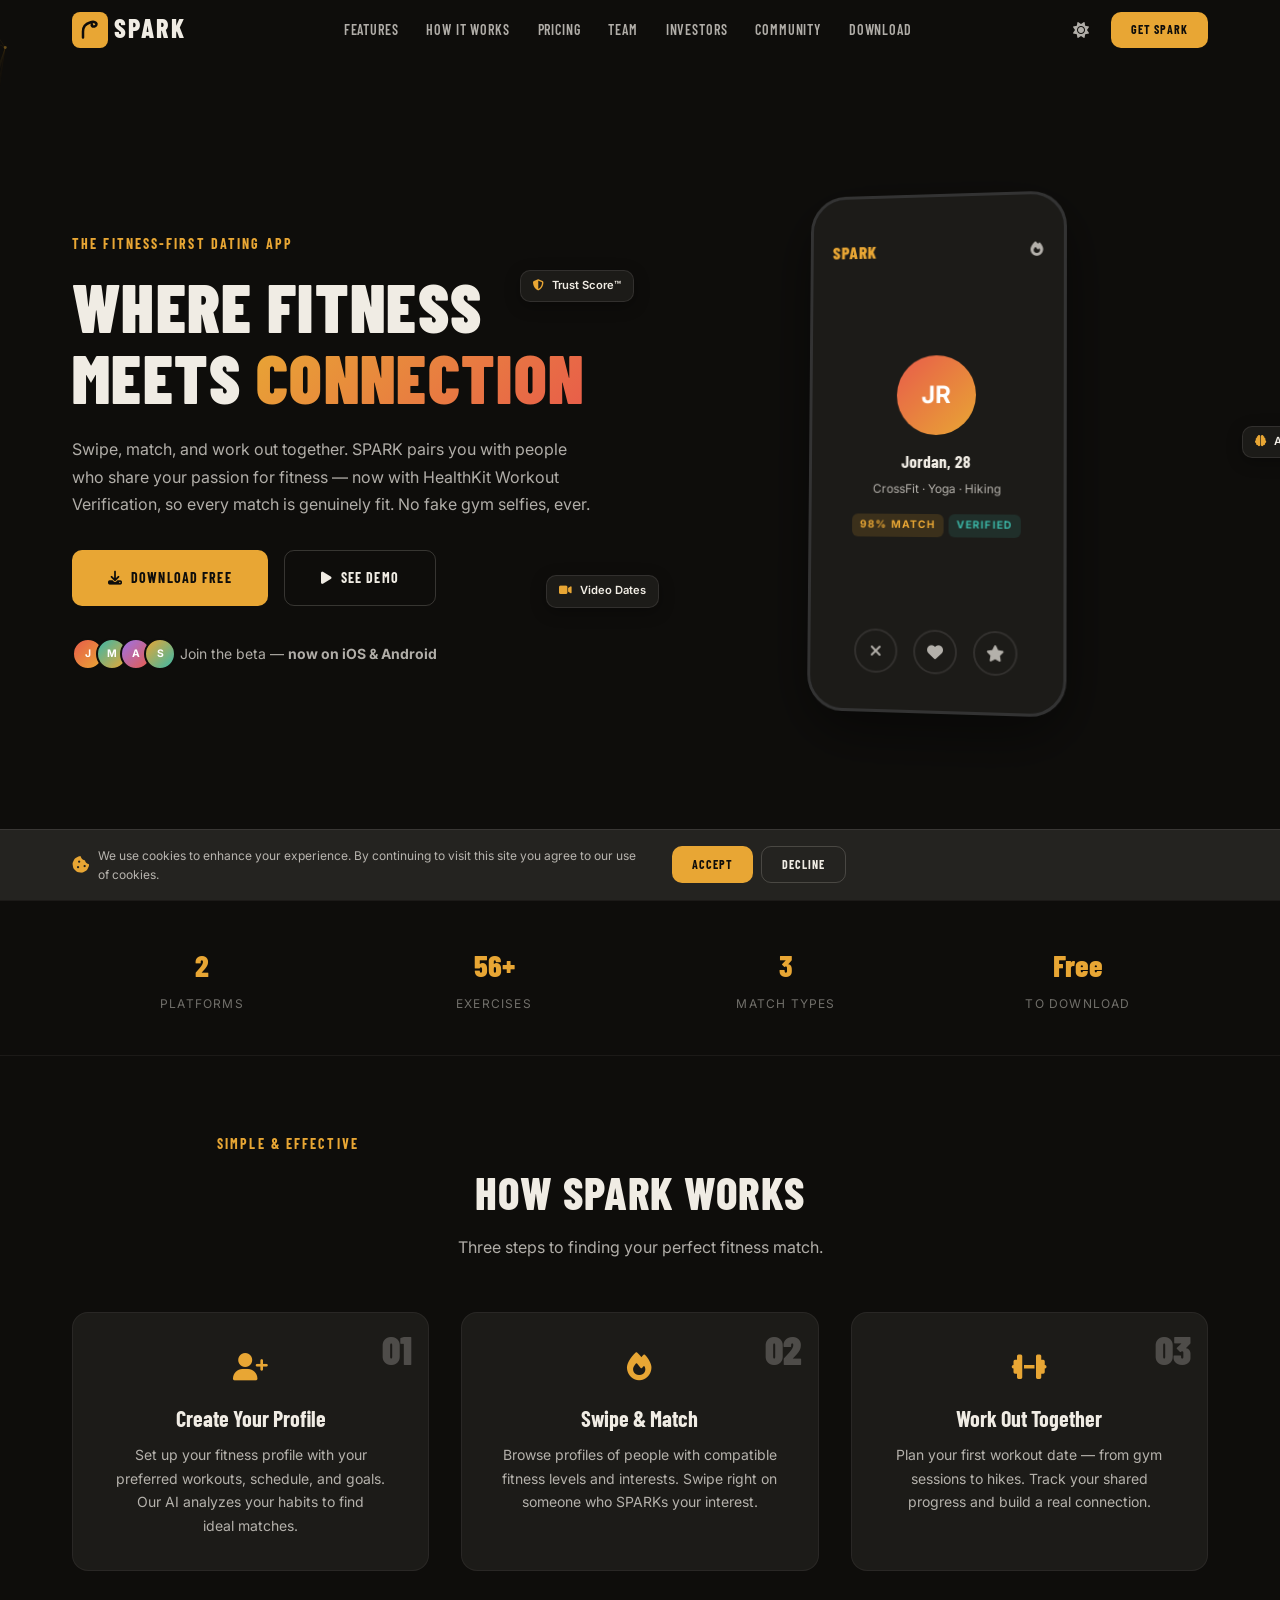
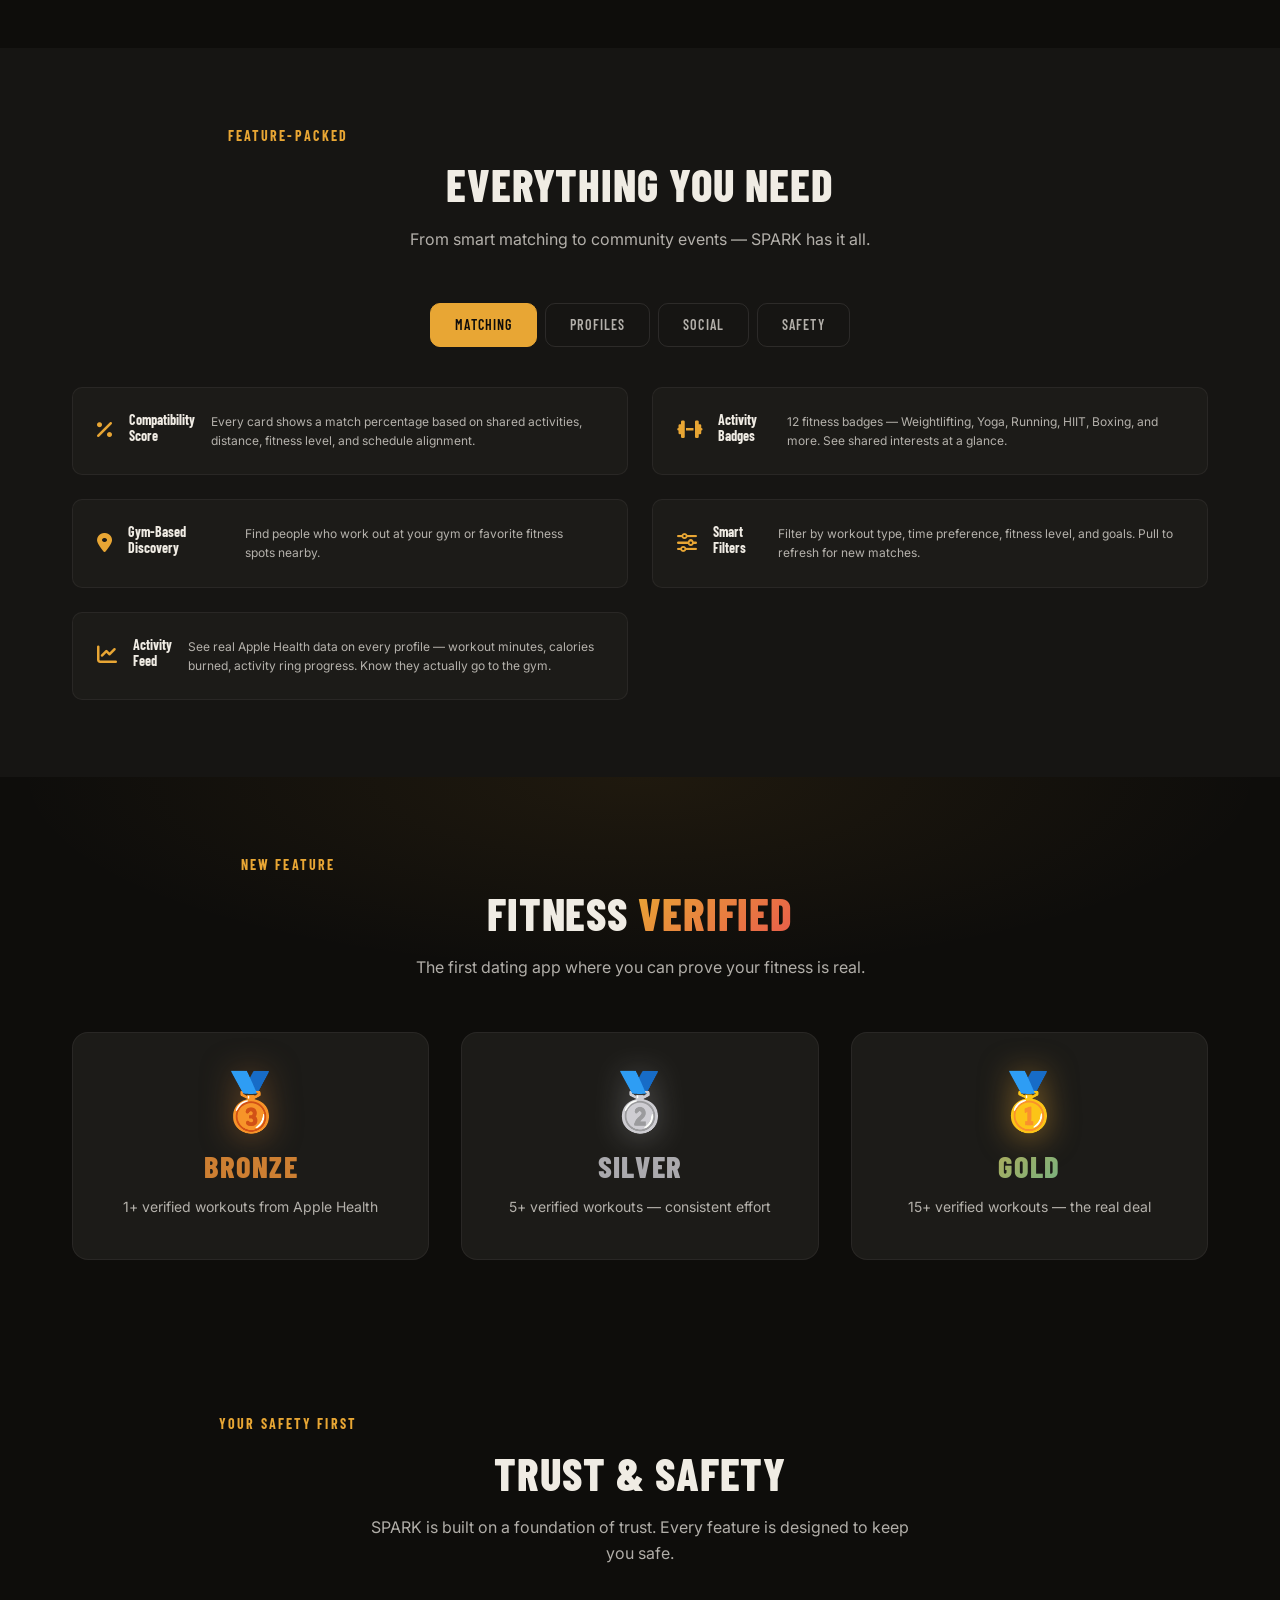
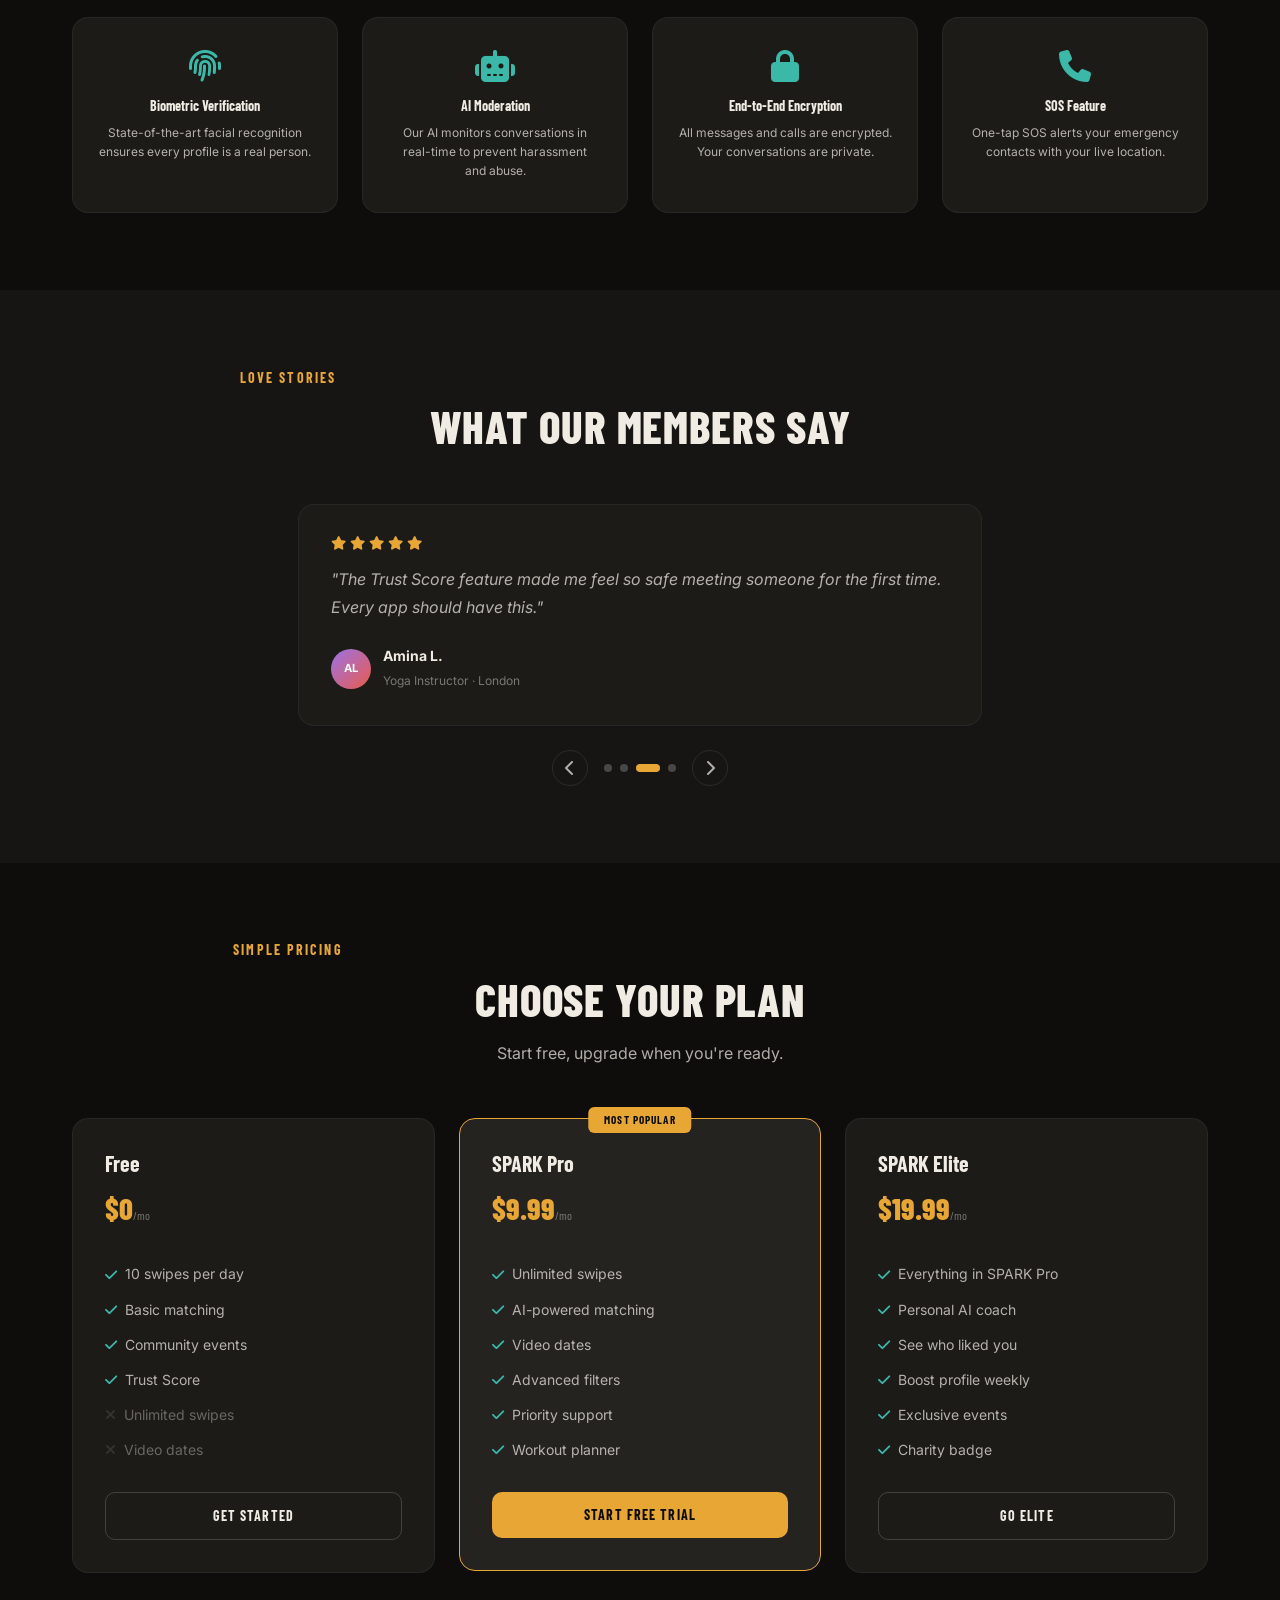
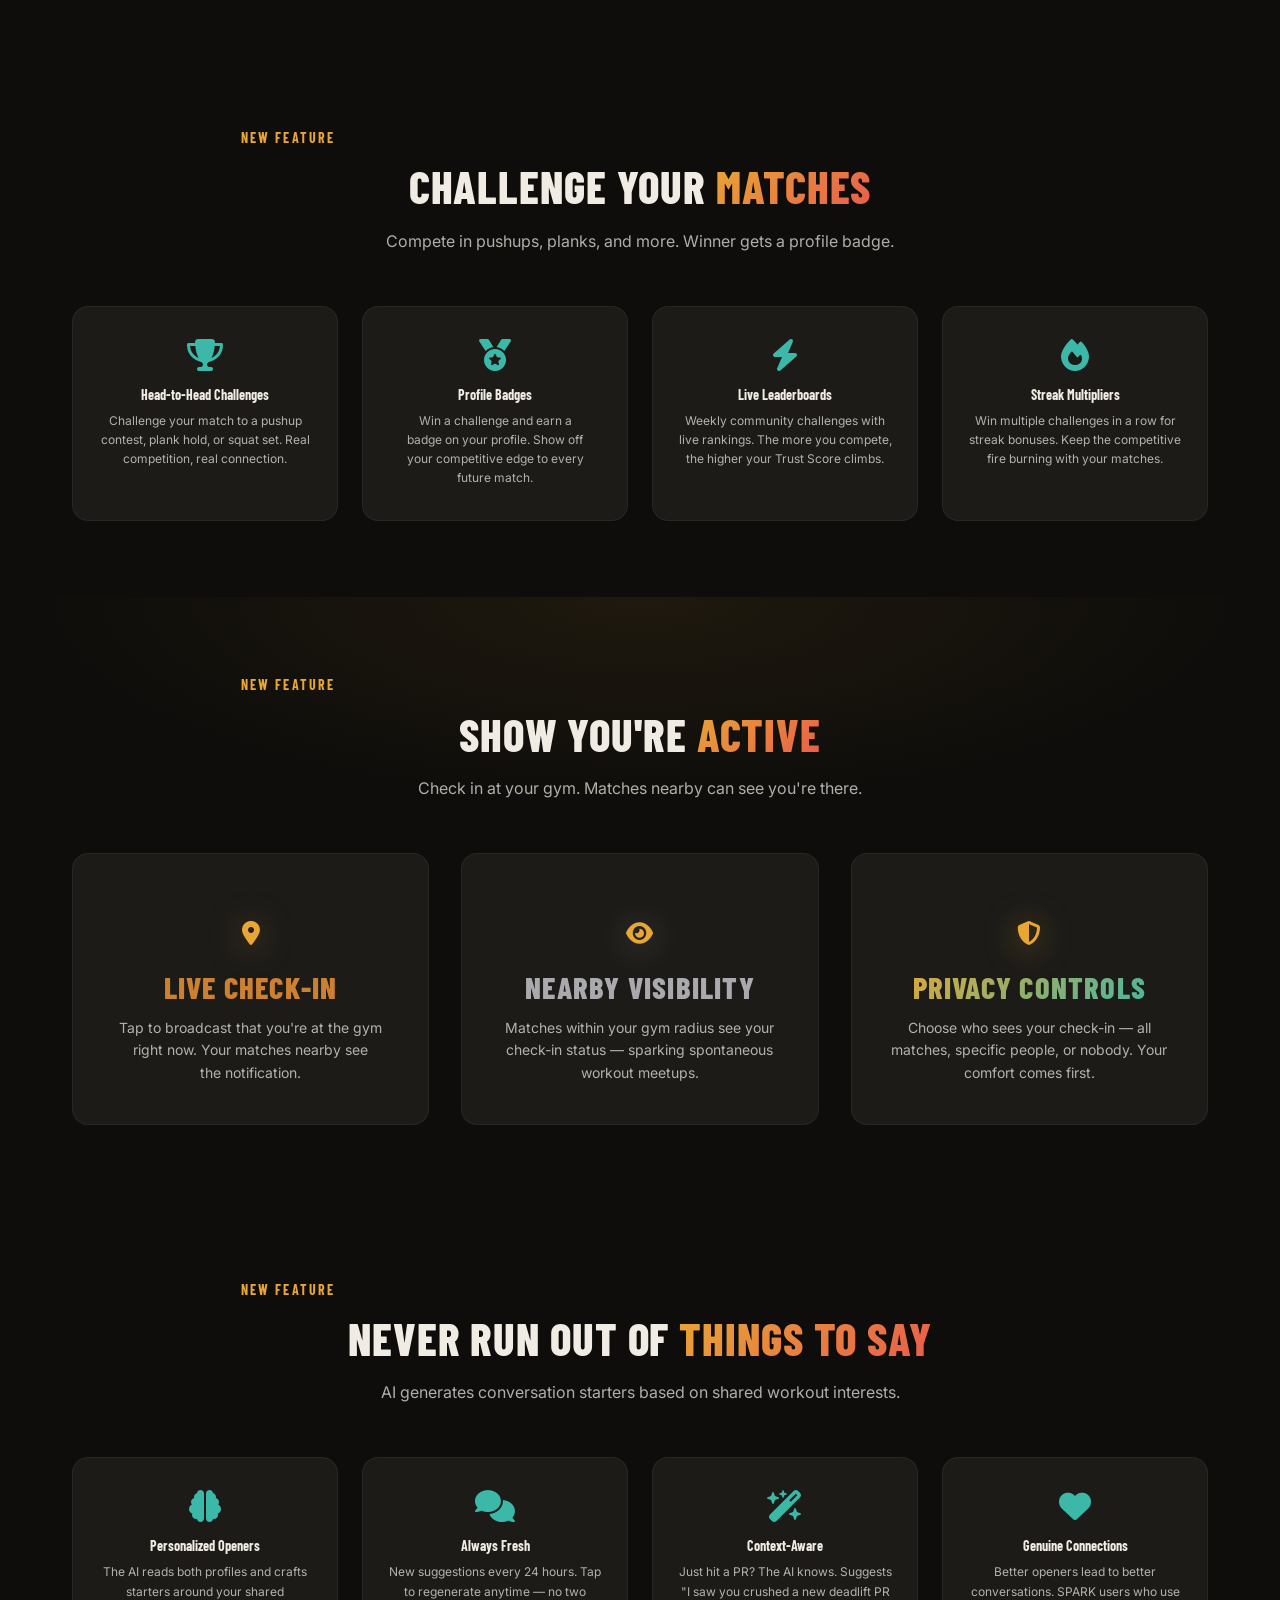
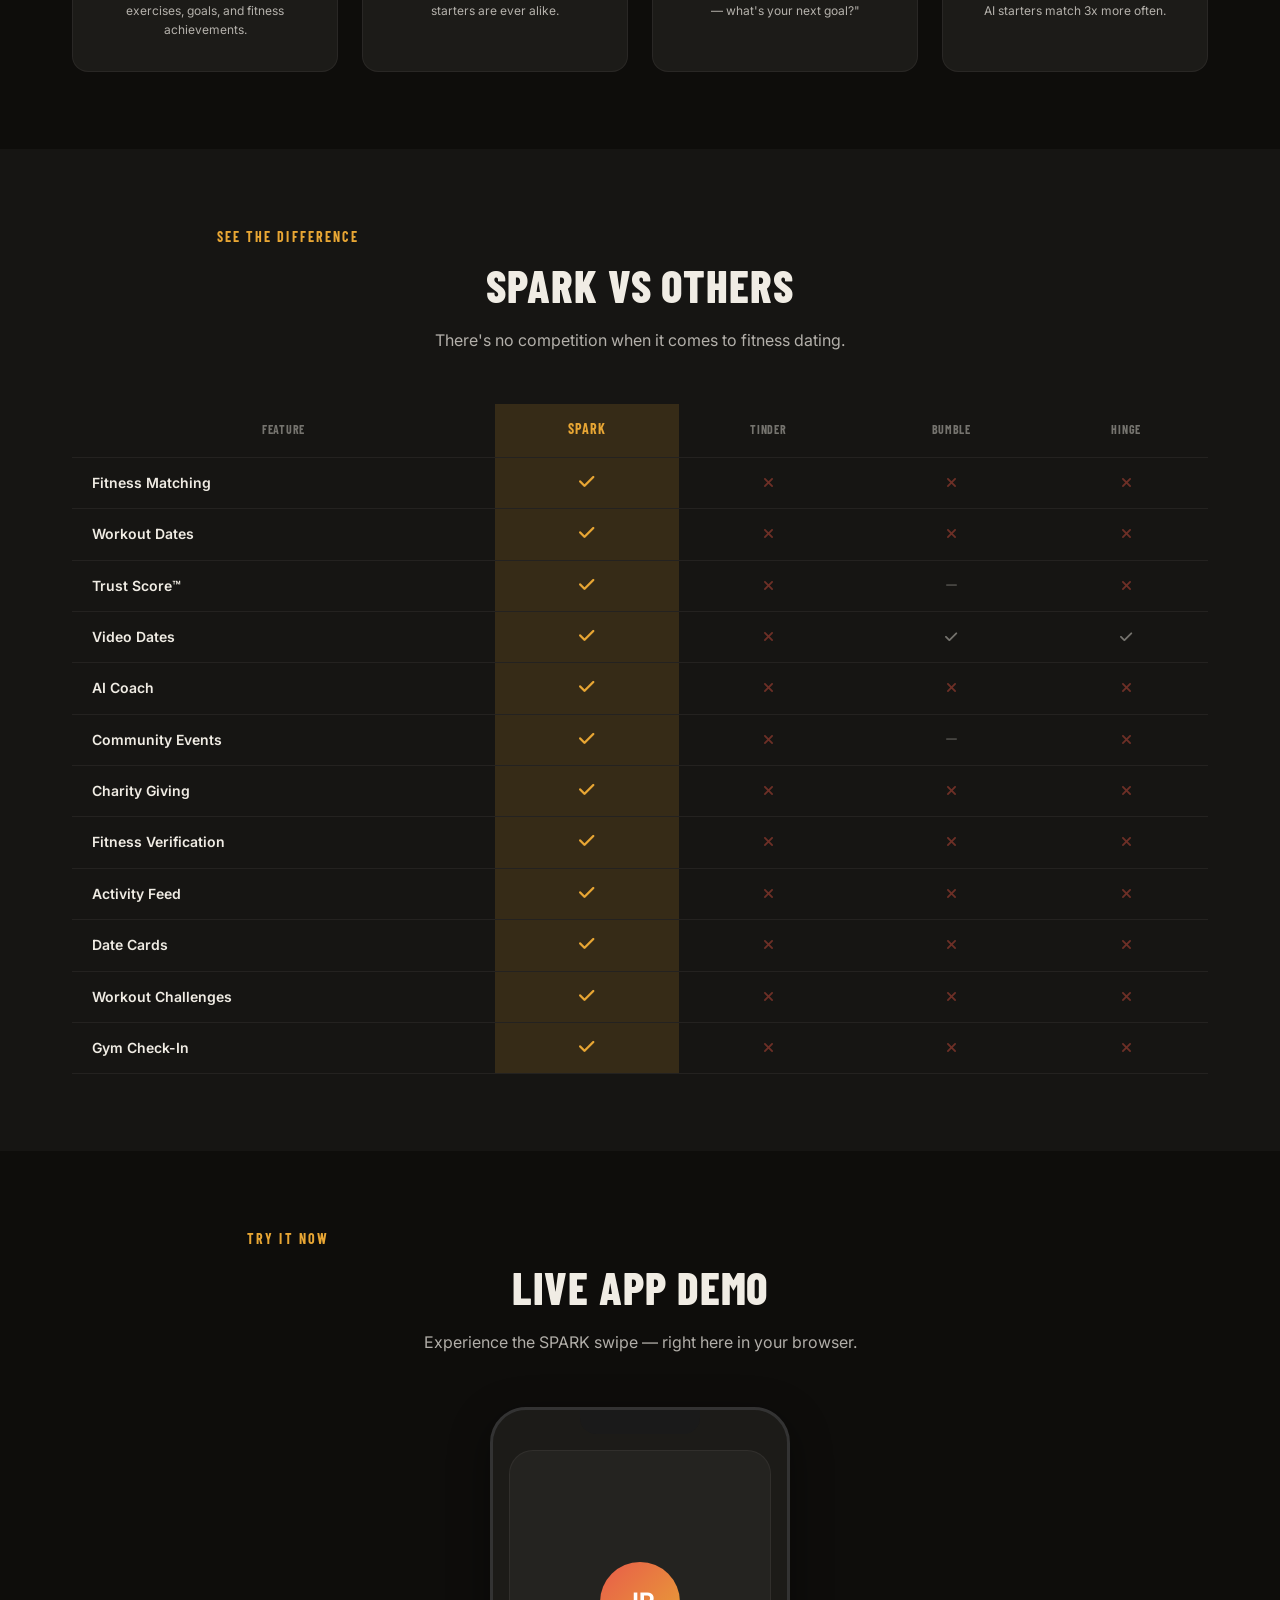
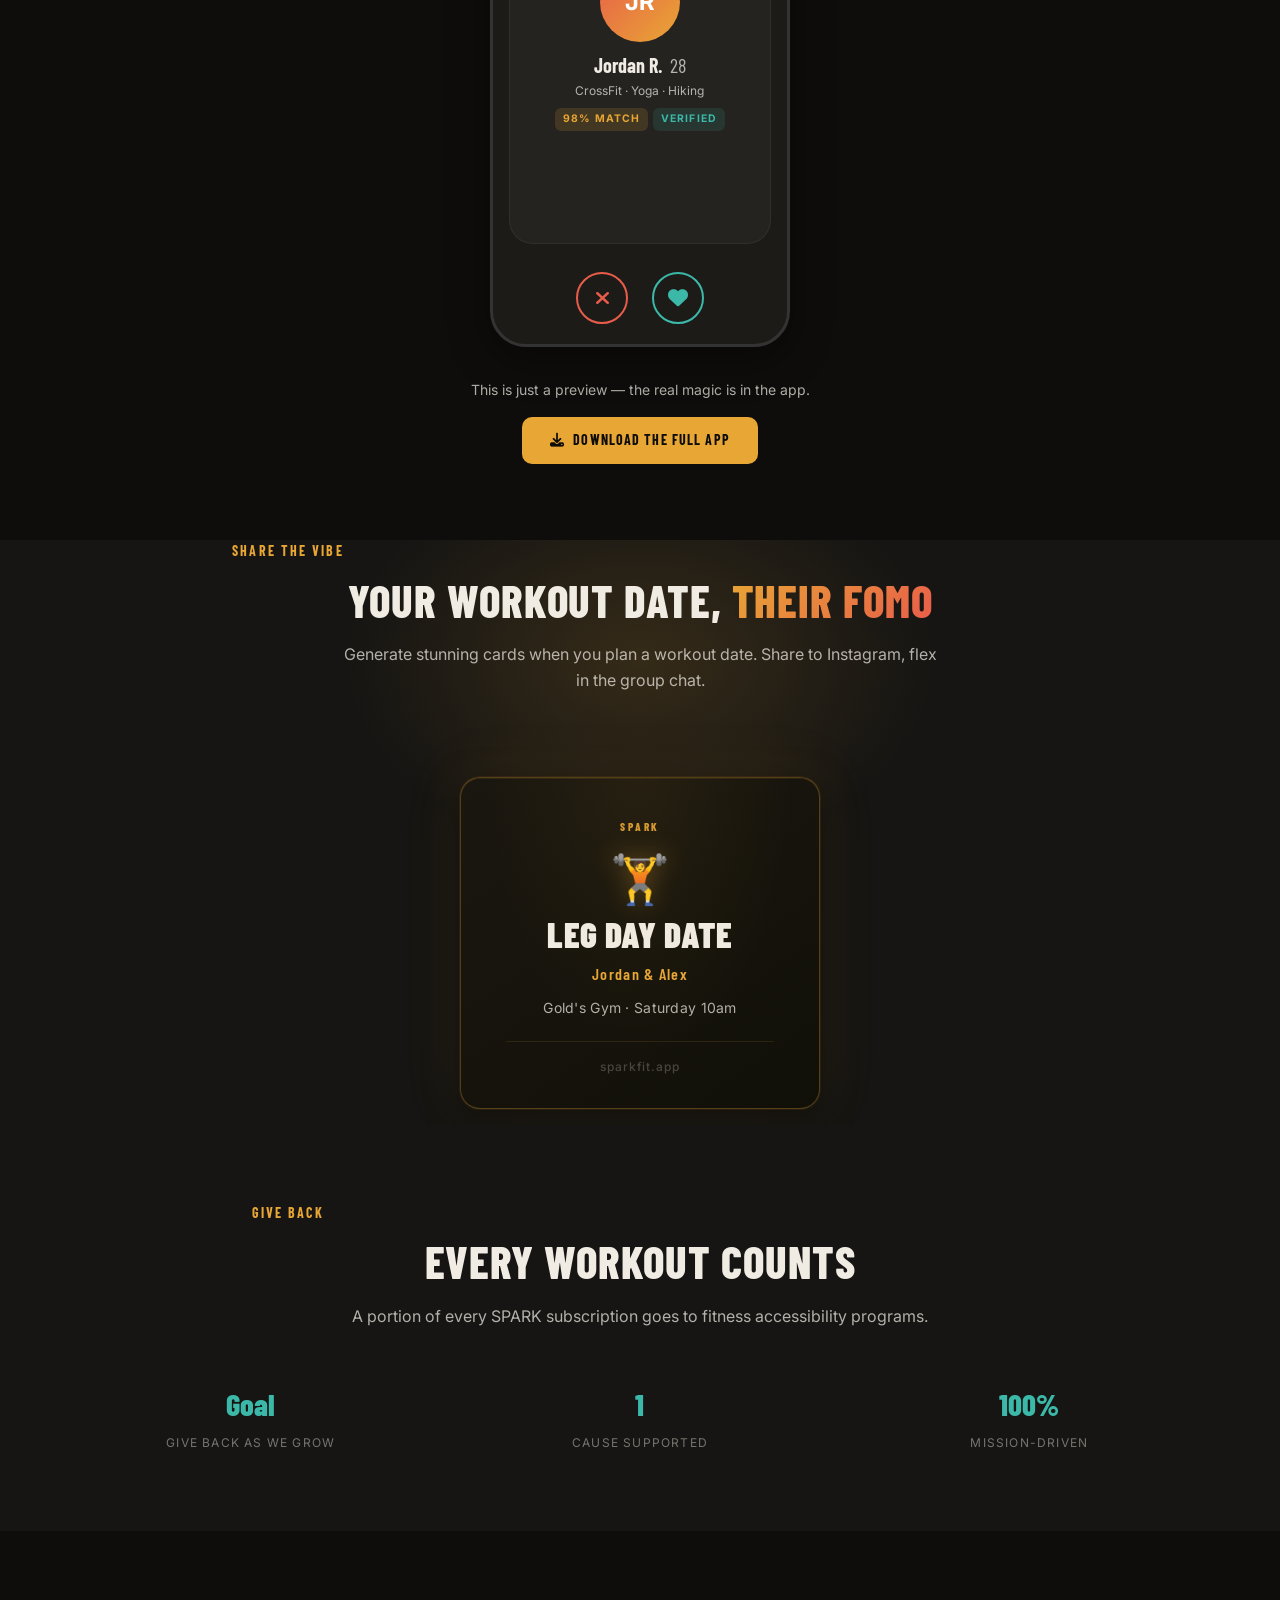
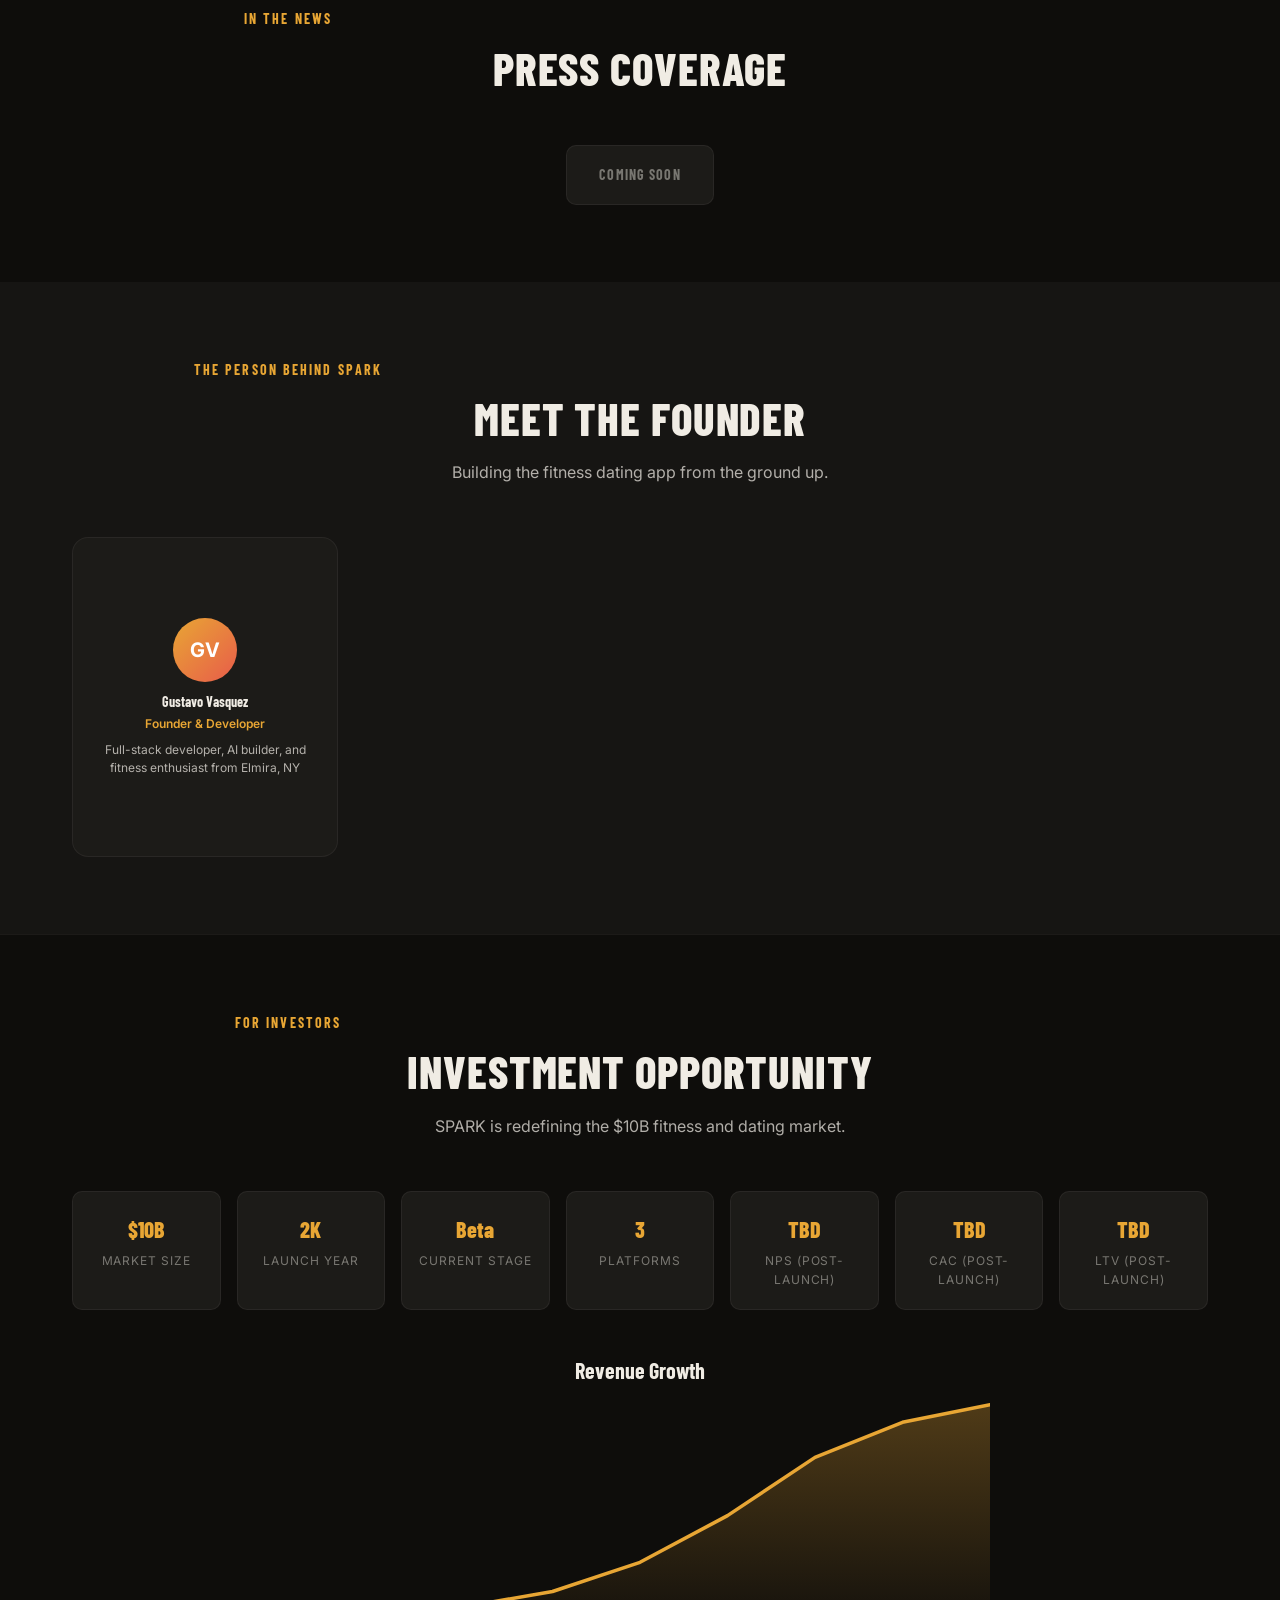
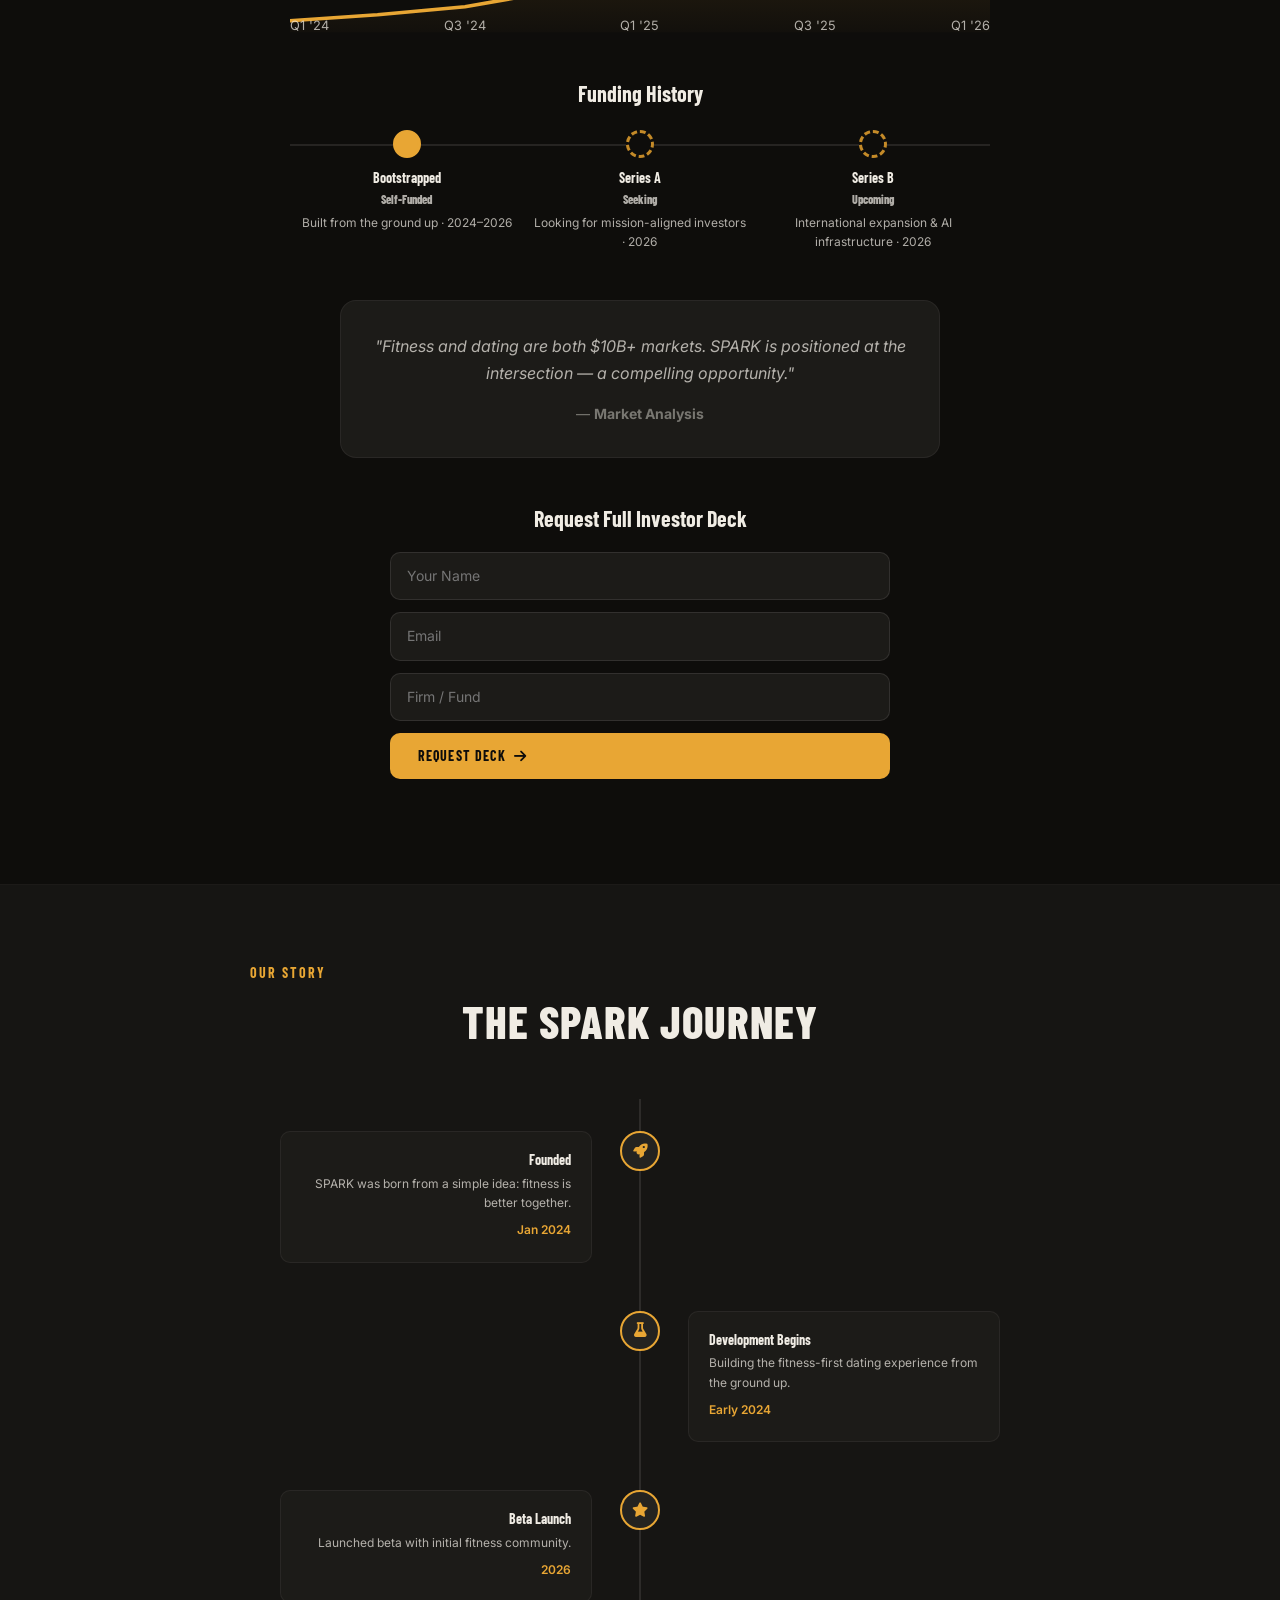
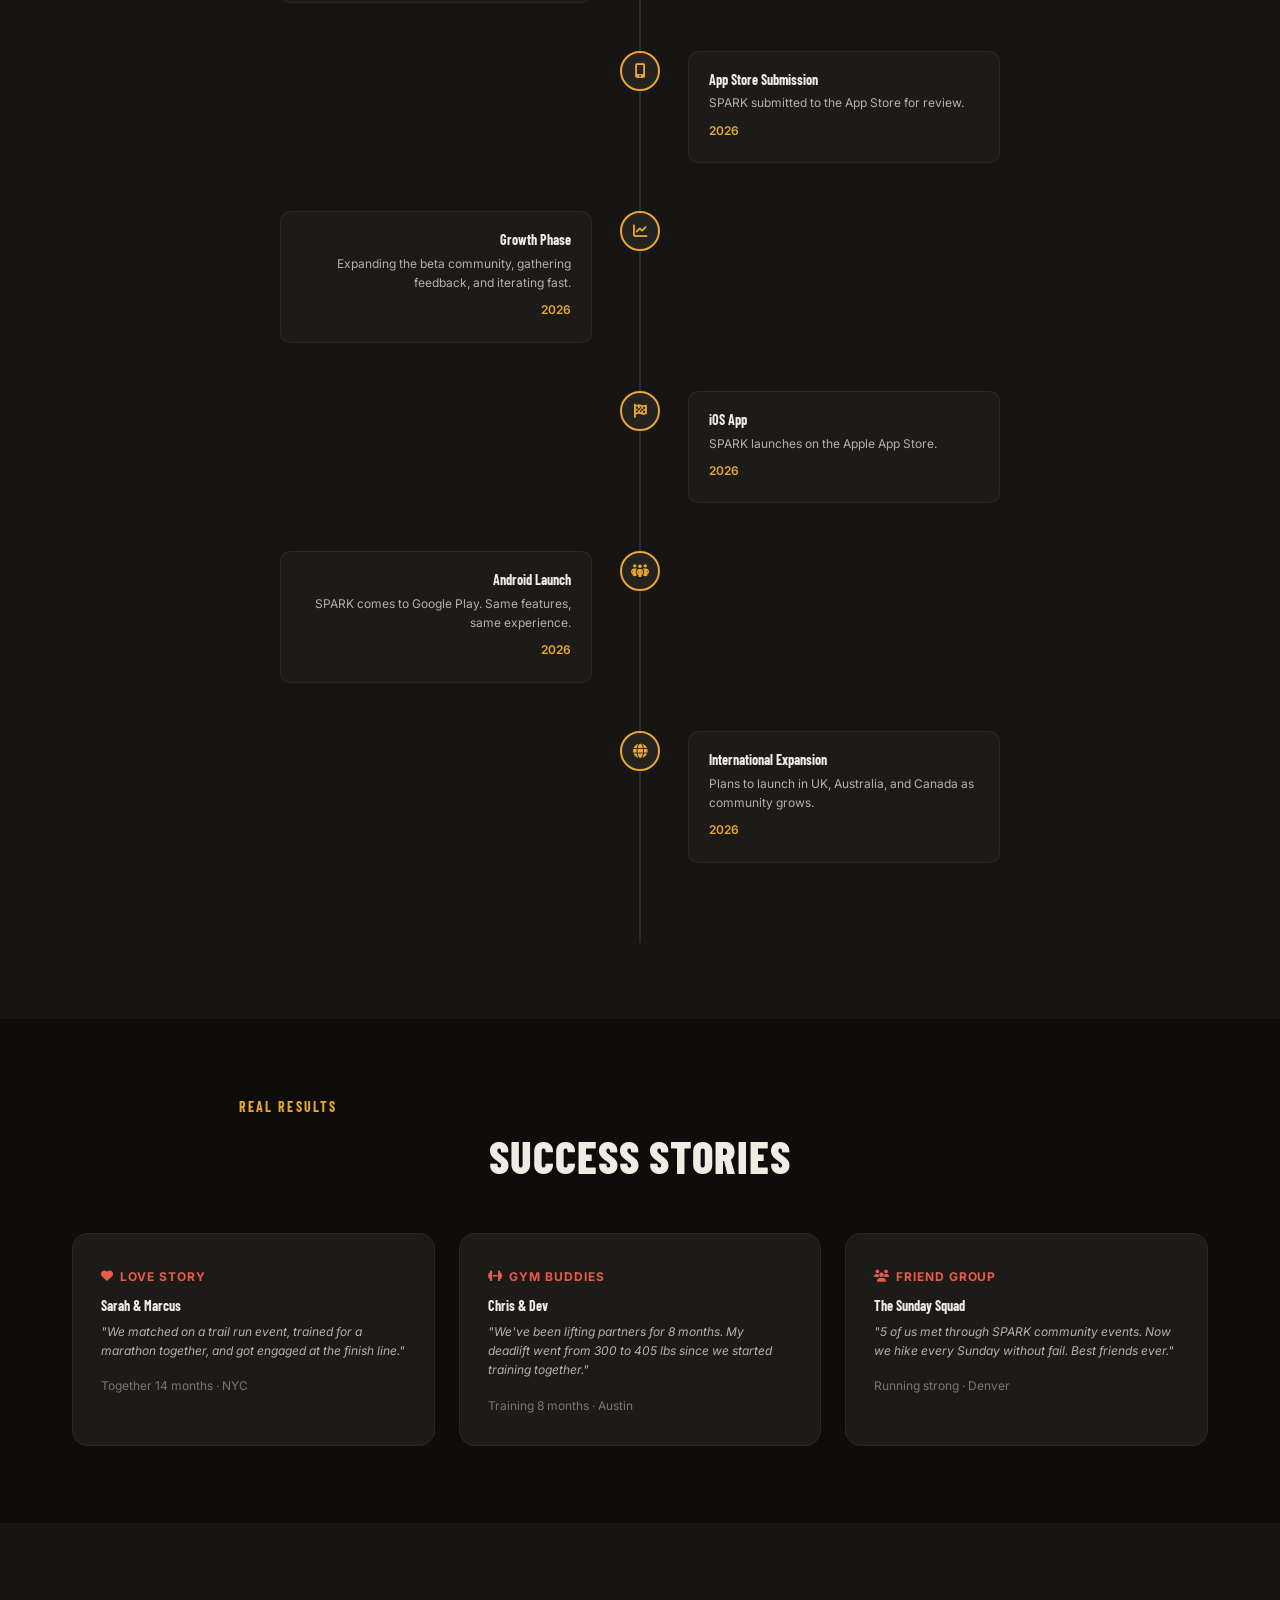
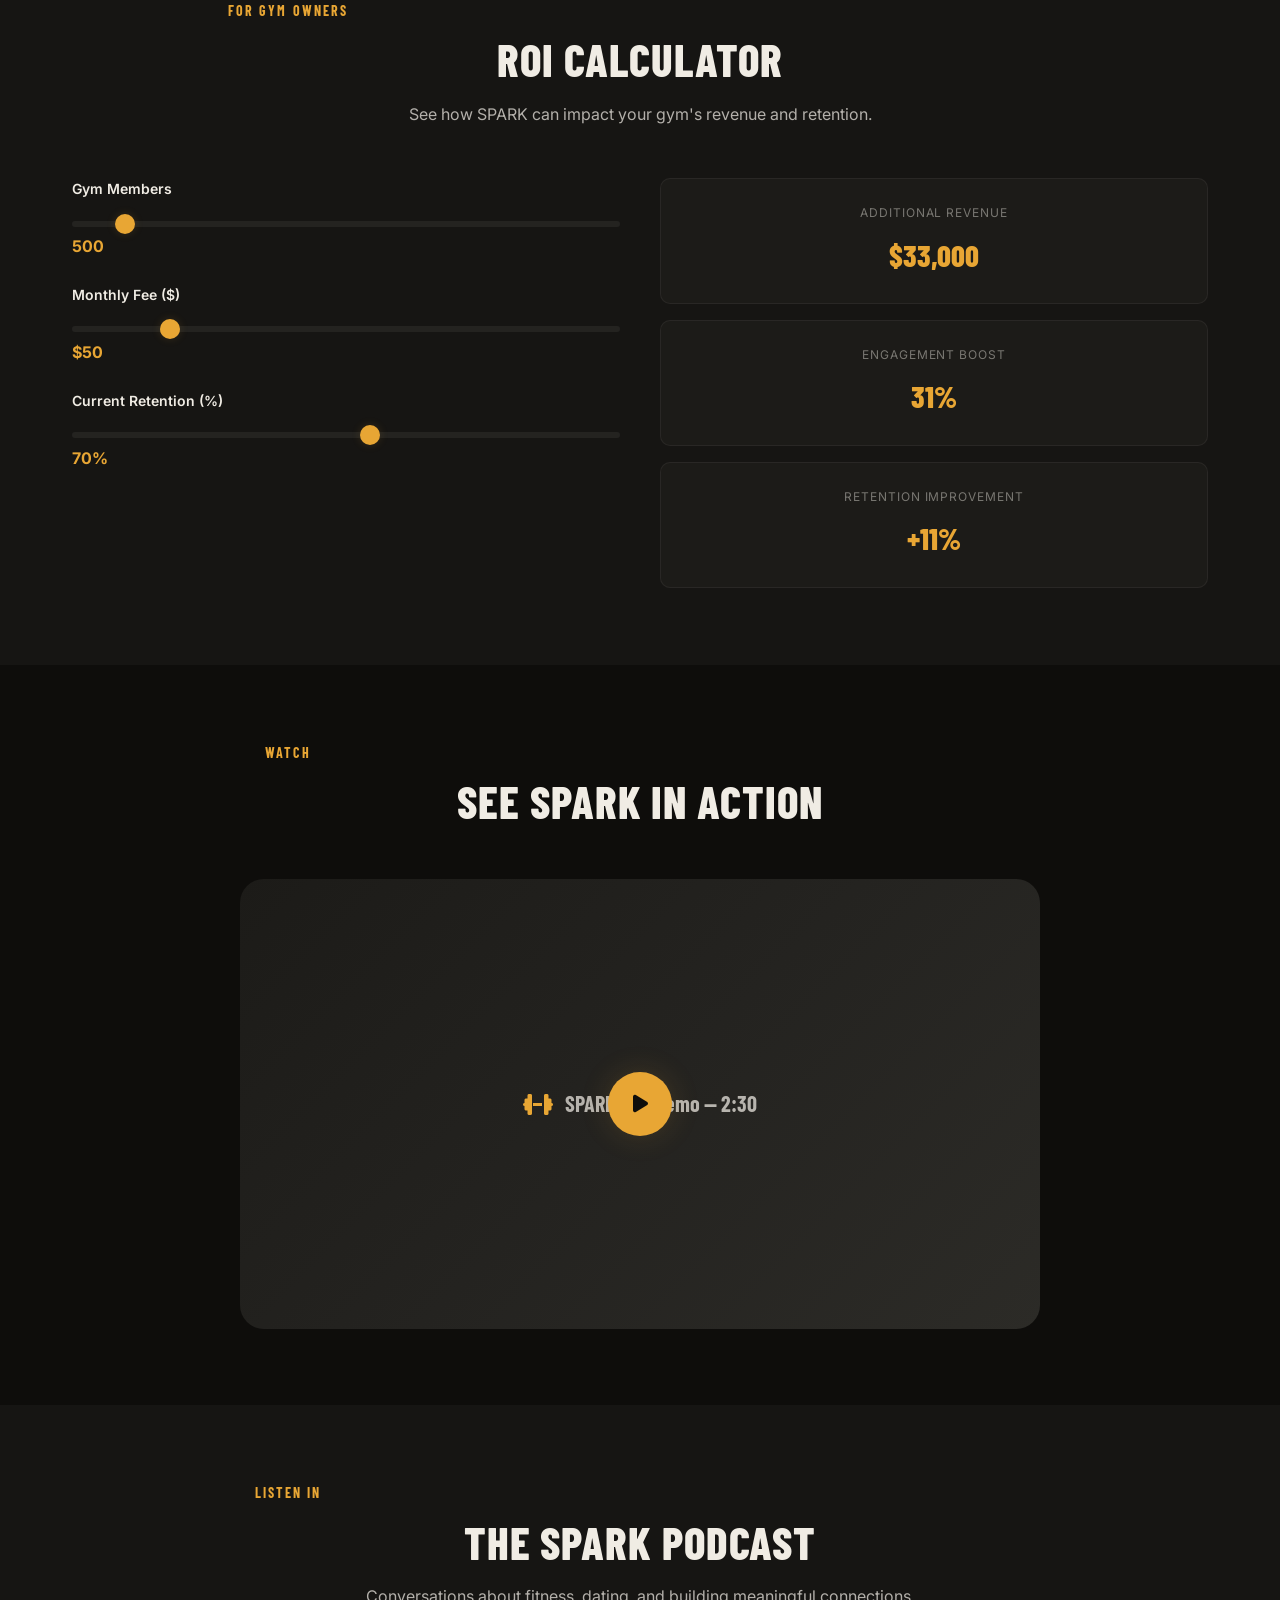
==== index.html @ d2ed8d86 "feat: add privacy, safety, support, and terms pages Co-Authored-By: Claude Opus 4.6 (1M context) <no" ====
<!DOCTYPE html>
<html lang="en">
<head>
  <meta charset="UTF-8">
  <meta name="viewport" content="width=device-width, initial-scale=1.0">
  <title>SPARK — Where Fitness Meets Connection</title>
  <meta name="description" content="SPARK is the fitness-first dating &amp; social app. Find workout partners, date with purpose, and join group fitness events. Now in beta.">

  <link rel="preconnect" href="https://fonts.googleapis.com">
  <link rel="preconnect" href="https://fonts.gstatic.com" crossorigin>
  <link href="https://fonts.googleapis.com/css2?family=Barlow+Condensed:wght@400;500;600;700;800;900&family=Inter:wght@300;400;500;600;700&display=swap" rel="stylesheet">
  <link rel="stylesheet" href="https://cdnjs.cloudflare.com/ajax/libs/font-awesome/6.5.1/css/all.min.css" integrity="sha512-DTOQO9RWCH3ppGqcWaEA1BIZOC6xxalwEsw9c2QQeAIftl+Vegovlnee1c9QX4TctnWMn13TZye+giMm8e2LwA==" crossorigin="anonymous" referrerpolicy="no-referrer">

  <link rel="stylesheet" href="./style.css">

  <link rel="icon" href="data:image/svg+xml,<svg xmlns='http://www.w3.org/2000/svg' viewBox='0 0 32 32'><rect width='32' height='32' rx='6' fill='%230e0d0b'/><text x='4' y='24' font-size='22' font-family='sans-serif' font-weight='900' fill='%23e8a634'>S</text></svg>">

</head>
<body>
  <a href="#main" class="skip-link">Skip to content</a>

  <!-- NAVIGATION -->
  <nav class="nav" id="nav" aria-label="Main navigation">
    <div class="container nav__inner">
      <a href="/" class="nav__logo" aria-label="SPARK Home">
        <svg width="120" height="36" viewBox="0 0 120 36" fill="none" xmlns="http://www.w3.org/2000/svg" aria-hidden="true">
          <rect width="36" height="36" rx="8" fill="var(--gold)"/>
          <path d="M11 25.5V19.5C11 16 13 12 18 10.5C20.5 9.5 23 10 24 11C25 12 24.5 14 22.5 14.5C20.5 15 19 13.5 20 12" stroke="#0e0d0b" stroke-width="2.5" stroke-linecap="round"/>
          <text x="42" y="26" font-family="'Barlow Condensed', sans-serif" font-weight="800" font-size="26" fill="var(--text-primary)" letter-spacing="2">SPARK</text>
        </svg>
      </a>
      <div class="nav__links" role="menubar">
        <a href="#features" role="menuitem">Features</a>
        <a href="#how-it-works" role="menuitem">How It Works</a>
        <a href="#pricing" role="menuitem">Pricing</a>
        <a href="#team" role="menuitem">Team</a>
        <a href="#investors" role="menuitem">Investors</a>
        <a href="#community" role="menuitem">Community</a>
        <a href="#download" role="menuitem">Download</a>
      </div>
      <div class="nav__actions">
        <button id="themeToggle" class="nav__theme-btn" aria-label="Toggle dark/light mode" type="button">
          <i class="fa-solid fa-sun"></i>
        </button>
        <a href="#download" class="btn btn--primary btn--sm">Get SPARK</a>
      </div>
      <button class="hamburger" id="hamburger" aria-label="Toggle menu" aria-expanded="false" type="button">
        <span></span><span></span><span></span>
      </button>
    </div>
    <div class="mobile-nav" id="mobileNav" role="menu">
      <a href="#features" role="menuitem">Features</a>
      <a href="#how-it-works" role="menuitem">How It Works</a>
      <a href="#pricing" role="menuitem">Pricing</a>
      <a href="#team" role="menuitem">Team</a>
      <a href="#investors" role="menuitem">Investors</a>
      <a href="#community" role="menuitem">Community</a>
      <a href="#download" role="menuitem">Download</a>
    </div>
  </nav>

  <main id="main">

    <!-- ==================== HERO ==================== -->
    <section class="hero" id="hero" aria-label="SPARK — Where Fitness Meets Connection">
      <canvas id="heroCanvas" aria-hidden="true"></canvas>
      <div class="container hero__inner">
        <div class="hero__content">
          <p class="hero__label reveal">The Fitness-First Dating App</p>
          <h1 class="hero__title reveal">Where Fitness<br>Meets <span class="text-gradient">Connection</span></h1>
          <p class="hero__subtitle reveal">Swipe, match, and work out together. SPARK pairs you with people who share your passion for fitness — now with HealthKit Workout Verification, so every match is genuinely fit. No fake gym selfies, ever.</p>
          <div class="hero__ctas reveal">
            <a href="#download" class="btn btn--primary btn--lg"><i class="fa-solid fa-download"></i> Download Free</a>
            <a href="#demo" class="btn btn--outline btn--lg"><i class="fa-solid fa-play"></i> See Demo</a>
          </div>
          <div class="hero__proof reveal">
            <div class="hero__avatars">
              <div class="hero__avatar" style="background:linear-gradient(135deg,var(--spark-red),var(--gold))">J</div>
              <div class="hero__avatar" style="background:linear-gradient(135deg,var(--buddy-teal),var(--gold))">M</div>
              <div class="hero__avatar" style="background:linear-gradient(135deg,var(--community-purple),var(--spark-red))">A</div>
              <div class="hero__avatar" style="background:linear-gradient(135deg,var(--gold),var(--buddy-teal))">S</div>
            </div>
            <p>Join the beta — <strong>now on iOS & Android</strong></p>
          </div>
        </div>
        <div class="hero__phone-wrapper reveal">
          <div class="phone-3d" id="phone3d">
            <div class="phone-3d__device">
              <div class="phone-3d__screen">
                <div class="phone-3d__slide phone-3d__slide--active" data-slide="0">
                  <div class="phone-screen phone-screen--discover">
                    <div class="phone-screen__header">
                      <span class="phone-screen__logo">SPARK</span>
                      <span class="phone-screen__icon"><i class="fa-solid fa-fire"></i></span>
                    </div>
                    <div class="phone-screen__card">
                      <div class="phone-screen__avatar" style="background:linear-gradient(135deg,#e85c4a,#e8a634)">
                        <span>JR</span>
                      </div>
                      <h4>Jordan, 28</h4>
                      <p>CrossFit · Yoga · Hiking</p>
                      <div class="phone-screen__tags">
                        <span class="tag tag--gold">98% Match</span>
                        <span class="tag tag--teal">Verified</span>
                      </div>
                    </div>
                    <div class="phone-screen__actions">
                      <button class="phone-btn phone-btn--skip" aria-label="Skip"><i class="fa-solid fa-xmark"></i></button>
                      <button class="phone-btn phone-btn--like" aria-label="Like"><i class="fa-solid fa-heart"></i></button>
                      <button class="phone-btn phone-btn--super" aria-label="Super like"><i class="fa-solid fa-star"></i></button>
                    </div>
                  </div>
                </div>
                <div class="phone-3d__slide" data-slide="1">
                  <div class="phone-screen phone-screen--match">
                    <div class="phone-screen__match-anim">
                      <i class="fa-solid fa-fire-flame-curved"></i>
                      <h4>It's a SPARK!</h4>
                      <p>You and Jordan both swiped right</p>
                      <div class="phone-screen__match-avatars">
                        <div class="phone-screen__avatar-sm" style="background:linear-gradient(135deg,var(--buddy-teal),var(--gold))">Y</div>
                        <div class="phone-screen__heart"><i class="fa-solid fa-heart"></i></div>
                        <div class="phone-screen__avatar-sm" style="background:linear-gradient(135deg,#e85c4a,#e8a634)">J</div>
                      </div>
                    </div>
                  </div>
                </div>
                <div class="phone-3d__slide" data-slide="2">
                  <div class="phone-screen phone-screen--chat">
                    <div class="phone-screen__header">
                      <span class="phone-screen__logo">Chat</span>
                      <span class="phone-screen__icon"><i class="fa-solid fa-video"></i></span>
                    </div>
                    <div class="phone-screen__messages">
                      <div class="msg msg--them">Hey! Want to hit the gym Saturday? 💪</div>
                      <div class="msg msg--me">Absolutely! I was thinking leg day 🏋️</div>
                      <div class="msg msg--them">Perfect, my favorite! See you at 10am?</div>
                    </div>
                  </div>
                </div>
              </div>
            </div>
            <div class="phone-3d__labels">
              <div class="phone-3d__label phone-3d__label--1 reveal">
                <i class="fa-solid fa-shield-halved"></i> Trust Score™
              </div>
              <div class="phone-3d__label phone-3d__label--2 reveal">
                <i class="fa-solid fa-brain"></i> AI Matching
              </div>
              <div class="phone-3d__label phone-3d__label--3 reveal">
                <i class="fa-solid fa-video"></i> Video Dates
              </div>
            </div>
          </div>
        </div>
      </div>
    </section>

    <!-- ==================== STATS ==================== -->
    <section class="stats" aria-label="Key statistics">
      <div class="container">
        <div class="stats__grid">
          <div class="stat reveal stagger-item" data-stagger="0">
            <span class="stat__number" data-target="2" data-format="plain">0</span>
            <span class="stat__label">Platforms</span>
          </div>
          <div class="stat reveal stagger-item" data-stagger="1">
            <span class="stat__number" data-target="56" data-suffix="+">0</span>
            <span class="stat__label">Exercises</span>
          </div>
          <div class="stat reveal stagger-item" data-stagger="2">
            <span class="stat__number" data-target="3" data-format="plain">0</span>
            <span class="stat__label">Match Types</span>
          </div>
          <div class="stat reveal stagger-item" data-stagger="3">
            <span class="stat__number">Free</span>
            <span class="stat__label">To Download</span>
          </div>
        </div>
      </div>
    </section>

    <!-- ==================== HOW IT WORKS ==================== -->
    <section id="how-it-works" class="how-section" aria-label="How SPARK works">
      <div class="container">
        <div class="section-header text-center">
          <p class="section-label reveal">Simple & Effective</p>
          <h2 class="section-title reveal">How SPARK Works</h2>
          <p class="section-subtitle reveal">Three steps to finding your perfect fitness match.</p>
        </div>
        <div class="how__grid">
          <div class="how-card reveal stagger-item" data-stagger="0">
            <div class="how-card__icon"><i class="fa-solid fa-user-plus"></i></div>
            <div class="how-card__step">01</div>
            <h3 class="how-card__title">Create Your Profile</h3>
            <p class="how-card__text">Set up your fitness profile with your preferred workouts, schedule, and goals. Our AI analyzes your habits to find ideal matches.</p>
          </div>
          <div class="how-card reveal stagger-item" data-stagger="1">
            <div class="how-card__icon"><i class="fa-solid fa-fire"></i></div>
            <div class="how-card__step">02</div>
            <h3 class="how-card__title">Swipe & Match</h3>
            <p class="how-card__text">Browse profiles of people with compatible fitness levels and interests. Swipe right on someone who SPARKs your interest.</p>
          </div>
          <div class="how-card reveal stagger-item" data-stagger="2">
            <div class="how-card__icon"><i class="fa-solid fa-dumbbell"></i></div>
            <div class="how-card__step">03</div>
            <h3 class="how-card__title">Work Out Together</h3>
            <p class="how-card__text">Plan your first workout date — from gym sessions to hikes. Track your shared progress and build a real connection.</p>
          </div>
        </div>
      </div>
    </section>

    <!-- ==================== FEATURES TABS ==================== -->
    <section id="features" class="features-section" aria-label="Features">
      <div class="container">
        <div class="section-header text-center">
          <p class="section-label reveal">Feature-Packed</p>
          <h2 class="section-title reveal">Everything You Need</h2>
          <p class="section-subtitle reveal">From smart matching to community events — SPARK has it all.</p>
        </div>
        <div class="features__tabs" role="tablist">
          <button class="features__tab active" data-tab="matching" role="tab" aria-selected="true">Matching</button>
          <button class="features__tab" data-tab="workouts" role="tab" aria-selected="false">Profiles</button>
          <button class="features__tab" data-tab="social" role="tab" aria-selected="false">Social</button>
          <button class="features__tab" data-tab="safety" role="tab" aria-selected="false">Safety</button>
        </div>
        <div id="tab-matching" class="features__panel active" role="tabpanel">
          <div class="features__panel-grid">
            <div class="feature-item reveal stagger-item" data-stagger="0"><div class="feature-item__icon"><i class="fa-solid fa-percent"></i></div><h4>Compatibility Score</h4><p>Every card shows a match percentage based on shared activities, distance, fitness level, and schedule alignment.</p></div>
            <div class="feature-item reveal stagger-item" data-stagger="1"><div class="feature-item__icon"><i class="fa-solid fa-dumbbell"></i></div><h4>Activity Badges</h4><p>12 fitness badges — Weightlifting, Yoga, Running, HIIT, Boxing, and more. See shared interests at a glance.</p></div>
            <div class="feature-item reveal stagger-item" data-stagger="2"><div class="feature-item__icon"><i class="fa-solid fa-location-dot"></i></div><h4>Gym-Based Discovery</h4><p>Find people who work out at your gym or favorite fitness spots nearby.</p></div>
            <div class="feature-item reveal stagger-item" data-stagger="3"><div class="feature-item__icon"><i class="fa-solid fa-sliders"></i></div><h4>Smart Filters</h4><p>Filter by workout type, time preference, fitness level, and goals. Pull to refresh for new matches.</p></div>
            <div class="feature-item reveal stagger-item" data-stagger="4">
              <div class="feature-item__icon"><i class="fa-solid fa-chart-line"></i></div>
              <h4>Activity Feed</h4>
              <p>See real Apple Health data on every profile — workout minutes, calories burned, activity ring progress. Know they actually go to the gym.</p>
            </div>
          </div>
        </div>
        <div id="tab-workouts" class="features__panel" role="tabpanel" hidden>
          <div class="features__panel-grid">
            <div class="feature-item reveal stagger-item" data-stagger="0"><div class="feature-item__icon"><i class="fa-solid fa-comment-dots"></i></div><h4>Ice Breaker Prompts</h4><p>Three fun prompts per profile — "My go-to workout is...", "My fitness goal for 2026...", and more. Spark real conversations.</p></div>
            <div class="feature-item reveal stagger-item" data-stagger="1"><div class="feature-item__icon"><i class="fa-solid fa-circle-check"></i></div><h4>Verified Badges</h4><p>Blue checkmark verification so you know profiles are real. Get verified to boost trust and visibility.</p></div>
            <div class="feature-item reveal stagger-item" data-stagger="2"><div class="feature-item__icon"><i class="fa-solid fa-images"></i></div><h4>Photo Carousel</h4><p>Swipeable profile photos with smooth pan-driven transitions and animated indicator dots.</p></div>
            <div class="feature-item reveal stagger-item" data-stagger="3"><div class="feature-item__icon"><i class="fa-solid fa-rocket"></i></div><h4>Profile Boost</h4><p>Boost your profile to the top of the stack with a fun sparkle animation. Get seen by more people.</p></div>
          </div>
        </div>
        <div id="tab-social" class="features__panel" role="tabpanel" hidden>
          <div class="features__panel-grid">
            <div class="feature-item reveal stagger-item" data-stagger="0"><div class="feature-item__icon"><i class="fa-solid fa-users"></i></div><h4>Group Fitness Events</h4><p>Join community fitness events — group runs, yoga sessions, and more. Meet in a low-pressure setting.</p></div>
            <div class="feature-item reveal stagger-item" data-stagger="1"><div class="feature-item__icon"><i class="fa-solid fa-comments"></i></div><h4>Chat with Read Receipts</h4><p>Real-time messaging with read receipts. Know when your message was seen. Pro and Elite tiers unlock more.</p></div>
            <div class="feature-item reveal stagger-item" data-stagger="2"><div class="feature-item__icon"><i class="fa-solid fa-heart"></i></div><h4>Likes &amp; Super Sparks</h4><p>Send a Super Spark to stand out. See who liked you and match instantly.</p></div>
            <div class="feature-item reveal stagger-item" data-stagger="3"><div class="feature-item__icon"><i class="fa-solid fa-calendar-check"></i></div><h4>Event Calendar</h4><p>Browse upcoming fitness events in your area. RSVP and see who else is going.</p></div>
            <div class="feature-item reveal stagger-item" data-stagger="4">
              <div class="feature-item__icon"><i class="fa-solid fa-share-from-square"></i></div>
              <h4>Shareable Date Cards</h4>
              <p>Plan a workout date and generate a beautiful branded card. Share to Instagram Stories and make your friends jealous. Every card is free marketing.</p>
            </div>
            <div class="feature-item reveal stagger-item" data-stagger="5">
              <div class="feature-item__icon"><i class="fa-solid fa-calendar-plus"></i></div>
              <h4>Workout Date Planner</h4>
              <p>Pick an activity, set a time, choose a spot. Both of you see the plan with a countdown. No more "so when are we going?"</p>
            </div>
          </div>
        </div>
        <div id="tab-safety" class="features__panel" role="tabpanel" hidden>
          <div class="features__panel-grid">
            <div class="feature-item reveal stagger-item" data-stagger="0"><div class="feature-item__icon"><i class="fa-solid fa-shield-halved"></i></div><h4>Trust Score™</h4><p>Every user earns a Trust Score through verification, community participation, and positive interactions.</p></div>
            <div class="feature-item reveal stagger-item" data-stagger="1"><div class="feature-item__icon"><i class="fa-solid fa-user-check"></i></div><h4>ID Verification</h4><p>Optional verification with a blue checkmark badge for an extra layer of trust.</p></div>
            <div class="feature-item reveal stagger-item" data-stagger="2"><div class="feature-item__icon"><i class="fa-solid fa-eye"></i></div><h4>Photo Verification</h4><p>AI-powered photo verification ensures profiles are genuine. No catfishing.</p></div>
            <div class="feature-item reveal stagger-item" data-stagger="3"><div class="feature-item__icon"><i class="fa-solid fa-bell"></i></div><h4>Safety Alerts</h4><p>Real-time safety alerts and emergency contacts for workout dates.</p></div>
            <div class="feature-item reveal stagger-item" data-stagger="4">
              <div class="feature-item__icon"><i class="fa-solid fa-heart-pulse"></i></div>
              <h4>HealthKit Verified</h4>
              <p>Connect Apple Health to prove your workouts are real. Earn Bronze, Silver, or Gold fitness badges. No more fake gym selfies.</p>
            </div>
          </div>
        </div>
      </div>
    </section>

    <!-- ==================== FITNESS VERIFIED ==================== -->
    <section class="verified-section" aria-label="Fitness Verification">
      <div class="container">
        <div class="section-header text-center">
          <p class="section-label reveal">New Feature</p>
          <h2 class="section-title reveal">Fitness <span class="text-gradient">Verified</span></h2>
          <p class="section-subtitle reveal">The first dating app where you can prove your fitness is real.</p>
        </div>
        <div class="verified__grid">
          <div class="verified-card reveal stagger-item" data-stagger="0">
            <div class="verified-badge verified-badge--bronze">🥉</div>
            <h3>Bronze</h3>
            <p>1+ verified workouts from Apple Health</p>
          </div>
          <div class="verified-card reveal stagger-item" data-stagger="1">
            <div class="verified-badge verified-badge--silver">🥈</div>
            <h3>Silver</h3>
            <p>5+ verified workouts — consistent effort</p>
          </div>
          <div class="verified-card reveal stagger-item" data-stagger="2">
            <div class="verified-badge verified-badge--gold">🥇</div>
            <h3>Gold</h3>
            <p>15+ verified workouts — the real deal</p>
          </div>
        </div>
      </div>
    </section>

    <!-- ==================== TRUST & SAFETY ==================== -->
    <section class="trust-section" aria-label="Trust & Safety">
      <div class="container">
        <div class="section-header text-center">
          <p class="section-label reveal">Your Safety First</p>
          <h2 class="section-title reveal">Trust & Safety</h2>
          <p class="section-subtitle reveal">SPARK is built on a foundation of trust. Every feature is designed to keep you safe.</p>
        </div>
        <div class="trust__grid">
          <div class="trust-card reveal stagger-item" data-stagger="0">
            <i class="fa-solid fa-fingerprint trust-card__icon"></i>
            <h3>Biometric Verification</h3>
            <p>State-of-the-art facial recognition ensures every profile is a real person.</p>
          </div>
          <div class="trust-card reveal stagger-item" data-stagger="1">
            <i class="fa-solid fa-robot trust-card__icon"></i>
            <h3>AI Moderation</h3>
            <p>Our AI monitors conversations in real-time to prevent harassment and abuse.</p>
          </div>
          <div class="trust-card reveal stagger-item" data-stagger="2">
            <i class="fa-solid fa-lock trust-card__icon"></i>
            <h3>End-to-End Encryption</h3>
            <p>All messages and calls are encrypted. Your conversations are private.</p>
          </div>
          <div class="trust-card reveal stagger-item" data-stagger="3">
            <i class="fa-solid fa-phone trust-card__icon"></i>
            <h3>SOS Feature</h3>
            <p>One-tap SOS alerts your emergency contacts with your live location.</p>
          </div>
        </div>
      </div>
    </section>

    <!-- ==================== TESTIMONIALS ==================== -->
    <section class="testimonials-section" aria-label="Testimonials">
      <div class="container">
        <div class="section-header text-center">
          <p class="section-label reveal">Love Stories</p>
          <h2 class="section-title reveal">What Our Members Say</h2>
        </div>
        <div class="carousel">
          <div class="carousel__viewport">
            <div class="carousel__track" id="carouselTrack">
              <div class="carousel__slide">
                <blockquote class="testimonial-card">
                  <div class="testimonial-card__stars"><i class="fa-solid fa-star"></i><i class="fa-solid fa-star"></i><i class="fa-solid fa-star"></i><i class="fa-solid fa-star"></i><i class="fa-solid fa-star"></i></div>
                  <p>"I met my fiancé on SPARK during a community 5K run. We've been inseparable since — both in the gym and in life."</p>
                  <footer><div class="testimonial-card__avatar" style="background:linear-gradient(135deg,var(--spark-red),var(--gold))">SR</div><div><strong>Sarah R.</strong><span>Marathon Runner · NYC</span></div></footer>
                </blockquote>
              </div>
              <div class="carousel__slide">
                <blockquote class="testimonial-card">
                  <div class="testimonial-card__stars"><i class="fa-solid fa-star"></i><i class="fa-solid fa-star"></i><i class="fa-solid fa-star"></i><i class="fa-solid fa-star"></i><i class="fa-solid fa-star"></i></div>
                  <p>"Finally, a dating app that gets it. No awkward dinner dates — just great workouts with amazing people."</p>
                  <footer><div class="testimonial-card__avatar" style="background:linear-gradient(135deg,var(--buddy-teal),var(--gold))">MK</div><div><strong>Mike K.</strong><span>CrossFit Coach · LA</span></div></footer>
                </blockquote>
              </div>
              <div class="carousel__slide">
                <blockquote class="testimonial-card">
                  <div class="testimonial-card__stars"><i class="fa-solid fa-star"></i><i class="fa-solid fa-star"></i><i class="fa-solid fa-star"></i><i class="fa-solid fa-star"></i><i class="fa-solid fa-star"></i></div>
                  <p>"The Trust Score feature made me feel so safe meeting someone for the first time. Every app should have this."</p>
                  <footer><div class="testimonial-card__avatar" style="background:linear-gradient(135deg,var(--community-purple),var(--spark-red))">AL</div><div><strong>Amina L.</strong><span>Yoga Instructor · London</span></div></footer>
                </blockquote>
              </div>
              <div class="carousel__slide">
                <blockquote class="testimonial-card">
                  <div class="testimonial-card__stars"><i class="fa-solid fa-star"></i><i class="fa-solid fa-star"></i><i class="fa-solid fa-star"></i><i class="fa-solid fa-star"></i><i class="fa-solid fa-star"></i></div>
                  <p>"Found my gym buddy within a week. We push each other every day and our lifts have gone through the roof!"</p>
                  <footer><div class="testimonial-card__avatar" style="background:linear-gradient(135deg,var(--gold),var(--buddy-teal))">DT</div><div><strong>Derek T.</strong><span>Powerlifter · Chicago</span></div></footer>
                </blockquote>
              </div>
            </div>
          </div>
          <div class="carousel__controls">
            <button class="carousel__btn carousel__btn--prev" aria-label="Previous testimonial"><i class="fa-solid fa-chevron-left"></i></button>
            <div class="carousel__dots" id="carouselDots"></div>
            <button class="carousel__btn carousel__btn--next" aria-label="Next testimonial"><i class="fa-solid fa-chevron-right"></i></button>
          </div>
        </div>
      </div>
    </section>

    <!-- ==================== PRICING ==================== -->
    <section id="pricing" class="pricing-section" aria-label="Pricing">
      <div class="container">
        <div class="section-header text-center">
          <p class="section-label reveal">Simple Pricing</p>
          <h2 class="section-title reveal">Choose Your Plan</h2>
          <p class="section-subtitle reveal">Start free, upgrade when you're ready.</p>
        </div>
        <div class="pricing__grid">
          <div class="pricing-card reveal stagger-item" data-stagger="0">
            <div class="pricing-card__header"><h3>Free</h3><div class="pricing-card__price">$0<span>/mo</span></div></div>
            <ul class="pricing-card__features">
              <li><i class="fa-solid fa-check"></i> 10 swipes per day</li>
              <li><i class="fa-solid fa-check"></i> Basic matching</li>
              <li><i class="fa-solid fa-check"></i> Community events</li>
              <li><i class="fa-solid fa-check"></i> Trust Score</li>
              <li class="pricing-card__feature--disabled"><i class="fa-solid fa-xmark"></i> Unlimited swipes</li>
              <li class="pricing-card__feature--disabled"><i class="fa-solid fa-xmark"></i> Video dates</li>
            </ul>
            <a href="#download" class="btn btn--outline btn--block">Get Started</a>
          </div>
          <div class="pricing-card pricing-card--featured reveal stagger-item" data-stagger="1">
            <div class="pricing-card__badge">Most Popular</div>
            <div class="pricing-card__header"><h3>SPARK Pro</h3><div class="pricing-card__price">$9.99<span>/mo</span></div></div>
            <ul class="pricing-card__features">
              <li><i class="fa-solid fa-check"></i> Unlimited swipes</li>
              <li><i class="fa-solid fa-check"></i> AI-powered matching</li>
              <li><i class="fa-solid fa-check"></i> Video dates</li>
              <li><i class="fa-solid fa-check"></i> Advanced filters</li>
              <li><i class="fa-solid fa-check"></i> Priority support</li>
              <li><i class="fa-solid fa-check"></i> Workout planner</li>
            </ul>
            <a href="#download" class="btn btn--primary btn--block">Start Free Trial</a>
          </div>
          <div class="pricing-card reveal stagger-item" data-stagger="2">
            <div class="pricing-card__header"><h3>SPARK Elite</h3><div class="pricing-card__price">$19.99<span>/mo</span></div></div>
            <ul class="pricing-card__features">
              <li><i class="fa-solid fa-check"></i> Everything in SPARK Pro</li>
              <li><i class="fa-solid fa-check"></i> Personal AI coach</li>
              <li><i class="fa-solid fa-check"></i> See who liked you</li>
              <li><i class="fa-solid fa-check"></i> Boost profile weekly</li>
              <li><i class="fa-solid fa-check"></i> Exclusive events</li>
              <li><i class="fa-solid fa-check"></i> Charity badge</li>
            </ul>
            <a href="#download" class="btn btn--outline btn--block">Go Elite</a>
          </div>
        </div>
      </div>
    </section>

    <!-- ==================== WORKOUT CHALLENGES (Round 6) ==================== -->
    <section class="trust-section" aria-label="Workout Challenges">
      <div class="container">
        <div class="section-header text-center">
          <p class="section-label reveal">New Feature</p>
          <h2 class="section-title reveal">Challenge Your <span class="text-gradient">Matches</span></h2>
          <p class="section-subtitle reveal">Compete in pushups, planks, and more. Winner gets a profile badge.</p>
        </div>
        <div class="trust__grid">
          <div class="trust-card reveal stagger-item" data-stagger="0">
            <i class="fa-solid fa-trophy trust-card__icon"></i>
            <h3>Head-to-Head Challenges</h3>
            <p>Challenge your match to a pushup contest, plank hold, or squat set. Real competition, real connection.</p>
          </div>
          <div class="trust-card reveal stagger-item" data-stagger="1">
            <i class="fa-solid fa-medal trust-card__icon"></i>
            <h3>Profile Badges</h3>
            <p>Win a challenge and earn a badge on your profile. Show off your competitive edge to every future match.</p>
          </div>
          <div class="trust-card reveal stagger-item" data-stagger="2">
            <i class="fa-solid fa-bolt trust-card__icon"></i>
            <h3>Live Leaderboards</h3>
            <p>Weekly community challenges with live rankings. The more you compete, the higher your Trust Score climbs.</p>
          </div>
          <div class="trust-card reveal stagger-item" data-stagger="3">
            <i class="fa-solid fa-fire trust-card__icon"></i>
            <h3>Streak Multipliers</h3>
            <p>Win multiple challenges in a row for streak bonuses. Keep the competitive fire burning with your matches.</p>
          </div>
        </div>
      </div>
    </section>

    <!-- ==================== GYM CHECK-IN (Round 6) ==================== -->
    <section class="verified-section" aria-label="Gym Check-In">
      <div class="container">
        <div class="section-header text-center">
          <p class="section-label reveal">New Feature</p>
          <h2 class="section-title reveal">Show You're <span class="text-gradient">Active</span></h2>
          <p class="section-subtitle reveal">Check in at your gym. Matches nearby can see you're there.</p>
        </div>
        <div class="verified__grid">
          <div class="verified-card reveal stagger-item" data-stagger="0">
            <div class="verified-badge verified-badge--bronze"><i class="fa-solid fa-location-dot" style="font-size:1.5rem;color:var(--gold)"></i></div>
            <h3>Live Check-In</h3>
            <p>Tap to broadcast that you're at the gym right now. Your matches nearby see the notification.</p>
          </div>
          <div class="verified-card reveal stagger-item" data-stagger="1">
            <div class="verified-badge verified-badge--silver"><i class="fa-solid fa-eye" style="font-size:1.5rem;color:var(--gold)"></i></div>
            <h3>Nearby Visibility</h3>
            <p>Matches within your gym radius see your check-in status — sparking spontaneous workout meetups.</p>
          </div>
          <div class="verified-card reveal stagger-item" data-stagger="2">
            <div class="verified-badge verified-badge--gold"><i class="fa-solid fa-shield-halved" style="font-size:1.5rem;color:var(--gold)"></i></div>
            <h3>Privacy Controls</h3>
            <p>Choose who sees your check-in — all matches, specific people, or nobody. Your comfort comes first.</p>
          </div>
        </div>
      </div>
    </section>

    <!-- ==================== SMART AI STARTERS (Round 6) ==================== -->
    <section class="trust-section" aria-label="Smart AI Starters">
      <div class="container">
        <div class="section-header text-center">
          <p class="section-label reveal">New Feature</p>
          <h2 class="section-title reveal">Never Run Out of <span class="text-gradient">Things to Say</span></h2>
          <p class="section-subtitle reveal">AI generates conversation starters based on shared workout interests.</p>
        </div>
        <div class="trust__grid">
          <div class="trust-card reveal stagger-item" data-stagger="0">
            <i class="fa-solid fa-brain trust-card__icon"></i>
            <h3>Personalized Openers</h3>
            <p>The AI reads both profiles and crafts starters around your shared exercises, goals, and fitness achievements.</p>
          </div>
          <div class="trust-card reveal stagger-item" data-stagger="1">
            <i class="fa-solid fa-comments trust-card__icon"></i>
            <h3>Always Fresh</h3>
            <p>New suggestions every 24 hours. Tap to regenerate anytime — no two starters are ever alike.</p>
          </div>
          <div class="trust-card reveal stagger-item" data-stagger="2">
            <i class="fa-solid fa-wand-magic-sparkles trust-card__icon"></i>
            <h3>Context-Aware</h3>
            <p>Just hit a PR? The AI knows. Suggests "I saw you crushed a new deadlift PR — what's your next goal?"</p>
          </div>
          <div class="trust-card reveal stagger-item" data-stagger="3">
            <i class="fa-solid fa-heart trust-card__icon"></i>
            <h3>Genuine Connections</h3>
            <p>Better openers lead to better conversations. SPARK users who use AI starters match 3x more often.</p>
          </div>
        </div>
      </div>
    </section>

    <!-- ==================== COMPARISON TABLE (NEW v8) ==================== -->
    <section id="comparison" class="comparison-section" aria-label="SPARK vs Competitors">
      <div class="container">
        <div class="section-header text-center">
          <p class="section-label reveal">See the Difference</p>
          <h2 class="section-title reveal">SPARK vs Others</h2>
          <p class="section-subtitle reveal">There's no competition when it comes to fitness dating.</p>
        </div>
        <div class="comparison-table-wrapper reveal">
          <table class="comparison-table" id="comparisonTable">
            <thead>
              <tr>
                <th>Feature</th>
                <th class="comparison-table__spark">SPARK</th>
                <th>Tinder</th>
                <th>Bumble</th>
                <th>Hinge</th>
              </tr>
            </thead>
            <tbody>
              <tr class="comparison-row" data-row="0"><td>Fitness Matching</td><td class="comparison-table__spark"><i class="fa-solid fa-check"></i></td><td><i class="fa-solid fa-xmark"></i></td><td><i class="fa-solid fa-xmark"></i></td><td><i class="fa-solid fa-xmark"></i></td></tr>
              <tr class="comparison-row" data-row="1"><td>Workout Dates</td><td class="comparison-table__spark"><i class="fa-solid fa-check"></i></td><td><i class="fa-solid fa-xmark"></i></td><td><i class="fa-solid fa-xmark"></i></td><td><i class="fa-solid fa-xmark"></i></td></tr>
              <tr class="comparison-row" data-row="2"><td>Trust Score™</td><td class="comparison-table__spark"><i class="fa-solid fa-check"></i></td><td><i class="fa-solid fa-xmark"></i></td><td><i class="fa-solid fa-minus partial"></i></td><td><i class="fa-solid fa-xmark"></i></td></tr>
              <tr class="comparison-row" data-row="3"><td>Video Dates</td><td class="comparison-table__spark"><i class="fa-solid fa-check"></i></td><td><i class="fa-solid fa-xmark"></i></td><td><i class="fa-solid fa-check partial"></i></td><td><i class="fa-solid fa-check partial"></i></td></tr>
              <tr class="comparison-row" data-row="4"><td>AI Coach</td><td class="comparison-table__spark"><i class="fa-solid fa-check"></i></td><td><i class="fa-solid fa-xmark"></i></td><td><i class="fa-solid fa-xmark"></i></td><td><i class="fa-solid fa-xmark"></i></td></tr>
              <tr class="comparison-row" data-row="5"><td>Community Events</td><td class="comparison-table__spark"><i class="fa-solid fa-check"></i></td><td><i class="fa-solid fa-xmark"></i></td><td><i class="fa-solid fa-minus partial"></i></td><td><i class="fa-solid fa-xmark"></i></td></tr>
              <tr class="comparison-row" data-row="6"><td>Charity Giving</td><td class="comparison-table__spark"><i class="fa-solid fa-check"></i></td><td><i class="fa-solid fa-xmark"></i></td><td><i class="fa-solid fa-xmark"></i></td><td><i class="fa-solid fa-xmark"></i></td></tr>
              <tr class="comparison-row" data-row="7"><td>Fitness Verification</td><td class="comparison-table__spark"><i class="fa-solid fa-check"></i></td><td><i class="fa-solid fa-xmark"></i></td><td><i class="fa-solid fa-xmark"></i></td><td><i class="fa-solid fa-xmark"></i></td></tr>
              <tr class="comparison-row" data-row="8"><td>Activity Feed</td><td class="comparison-table__spark"><i class="fa-solid fa-check"></i></td><td><i class="fa-solid fa-xmark"></i></td><td><i class="fa-solid fa-xmark"></i></td><td><i class="fa-solid fa-xmark"></i></td></tr>
              <tr class="comparison-row" data-row="9"><td>Date Cards</td><td class="comparison-table__spark"><i class="fa-solid fa-check"></i></td><td><i class="fa-solid fa-xmark"></i></td><td><i class="fa-solid fa-xmark"></i></td><td><i class="fa-solid fa-xmark"></i></td></tr>
              <tr class="comparison-row" data-row="10"><td>Workout Challenges</td><td class="comparison-table__spark"><i class="fa-solid fa-check"></i></td><td><i class="fa-solid fa-xmark"></i></td><td><i class="fa-solid fa-xmark"></i></td><td><i class="fa-solid fa-xmark"></i></td></tr>
              <tr class="comparison-row" data-row="11"><td>Gym Check-In</td><td class="comparison-table__spark"><i class="fa-solid fa-check"></i></td><td><i class="fa-solid fa-xmark"></i></td><td><i class="fa-solid fa-xmark"></i></td><td><i class="fa-solid fa-xmark"></i></td></tr>
            </tbody>
          </table>
        </div>
      </div>
    </section>

    <!-- ==================== LIVE APP DEMO (NEW v8) ==================== -->
    <section id="demo" class="demo-section" aria-label="Live App Demo">
      <div class="container">
        <div class="section-header text-center">
          <p class="section-label reveal">Try It Now</p>
          <h2 class="section-title reveal">Live App Demo</h2>
          <p class="section-subtitle reveal">Experience the SPARK swipe — right here in your browser.</p>
        </div>
        <div class="demo__wrapper reveal">
          <div class="demo__phone">
            <div class="demo__phone-frame">
              <div class="demo__phone-notch"></div>
              <div class="demo__card-stack" id="demoCardStack">
                <div class="demo__card" data-card="2">
                  <div class="demo__card-avatar" style="background:linear-gradient(135deg,var(--community-purple),var(--buddy-teal))"><span>TP</span></div>
                  <div class="demo__card-info">
                    <h4>Taylor P. <span>26</span></h4>
                    <p>Pilates · Swimming · Dance</p>
                    <div class="demo__card-tags"><span class="tag tag--teal">91% Match</span><span class="tag tag--purple">New</span></div>
                  </div>
                </div>
                <div class="demo__card" data-card="1">
                  <div class="demo__card-avatar" style="background:linear-gradient(135deg,var(--buddy-teal),var(--gold))"><span>AS</span></div>
                  <div class="demo__card-info">
                    <h4>Alex S. <span>30</span></h4>
                    <p>Running · HIIT · Rock Climbing</p>
                    <div class="demo__card-tags"><span class="tag tag--gold">95% Match</span><span class="tag tag--teal">Verified</span></div>
                  </div>
                </div>
                <div class="demo__card demo__card--front" data-card="0">
                  <div class="demo__card-avatar" style="background:linear-gradient(135deg,var(--spark-red),var(--gold))"><span>JR</span></div>
                  <div class="demo__card-info">
                    <h4>Jordan R. <span>28</span></h4>
                    <p>CrossFit · Yoga · Hiking</p>
                    <div class="demo__card-tags"><span class="tag tag--gold">98% Match</span><span class="tag tag--teal">Verified</span></div>
                  </div>
                  <div class="demo__card-overlay demo__card-overlay--like"><i class="fa-solid fa-heart"></i> LIKE</div>
                  <div class="demo__card-overlay demo__card-overlay--nope"><i class="fa-solid fa-xmark"></i> NOPE</div>
                </div>
              </div>
              <div class="demo__match-screen" id="demoMatchScreen">
                <div class="demo__match-content">
                  <i class="fa-solid fa-fire-flame-curved"></i>
                  <h3>It's a SPARK!</h3>
                  <p>You matched! Tap to continue.</p>
                </div>
              </div>
              <div class="demo__actions">
                <button class="demo__action-btn demo__action-btn--nope" id="demoNope" aria-label="Skip"><i class="fa-solid fa-xmark"></i></button>
                <button class="demo__action-btn demo__action-btn--like" id="demoLike" aria-label="Like"><i class="fa-solid fa-heart"></i></button>
              </div>
            </div>
          </div>
          <div class="demo__cta">
            <p>This is just a preview — the real magic is in the app.</p>
            <a href="#download" class="btn btn--primary"><i class="fa-solid fa-download"></i> Download the Full App</a>
          </div>
        </div>
      </div>
    </section>

    <!-- ==================== SHARE WORKOUT DATES ==================== -->
    <section class="share-section" aria-label="Share Workout Dates">
      <div class="container">
        <div class="section-header text-center">
          <p class="section-label reveal">Share the Vibe</p>
          <h2 class="section-title reveal">Your Workout Date, <span class="text-gradient">Their FOMO</span></h2>
          <p class="section-subtitle reveal">Generate stunning cards when you plan a workout date. Share to Instagram, flex in the group chat.</p>
        </div>
        <div class="share-card-demo reveal">
          <div class="mock-date-card">
            <div class="date-card-spark">SPARK</div>
            <div class="date-card-emoji">🏋️</div>
            <div class="date-card-title">Leg Day Date</div>
            <div class="date-card-people">Jordan &amp; Alex</div>
            <div class="date-card-details">Gold's Gym · Saturday 10am</div>
            <div class="date-card-footer">sparkfit.app</div>
          </div>
        </div>
      </div>
    </section>

    <!-- ==================== CHARITY / IMPACT ==================== -->
    <section class="charity-section" aria-label="Community impact">
      <div class="container">
        <div class="section-header text-center">
          <p class="section-label reveal">Give Back</p>
          <h2 class="section-title reveal">Every Workout Counts</h2>
          <p class="section-subtitle reveal">A portion of every SPARK subscription goes to fitness accessibility programs.</p>
        </div>
        <div class="charity__grid">
          <div class="charity-stat reveal stagger-item" data-stagger="0">
            <span class="charity-stat__number">Goal</span>
            <span class="charity-stat__label">Give Back as We Grow</span>
          </div>
          <div class="charity-stat reveal stagger-item" data-stagger="1">
            <span class="charity-stat__number" data-target="1" data-format="plain-impact">0</span>
            <span class="charity-stat__label">Cause Supported</span>
          </div>
          <div class="charity-stat reveal stagger-item" data-stagger="2">
            <span class="charity-stat__number">100%</span>
            <span class="charity-stat__label">Mission-Driven</span>
          </div>
        </div>
      </div>
    </section>

    <!-- ==================== PRESS ==================== -->
    <section class="press-section" aria-label="Press coverage">
      <div class="container">
        <div class="section-header text-center">
          <p class="section-label reveal">In the News</p>
          <h2 class="section-title reveal">Press Coverage</h2>
        </div>
        <div class="press__grid reveal">
          <div class="press-logo"><span>Coming Soon</span></div>
        </div>
      </div>
    </section>

    <!-- ==================== MEET THE TEAM (NEW v8) ==================== -->
    <section id="team" class="team-section" aria-label="Meet the Team">
      <div class="container">
        <div class="section-header text-center">
          <p class="section-label reveal">The Person Behind SPARK</p>
          <h2 class="section-title reveal">Meet the Founder</h2>
          <p class="section-subtitle reveal">Building the fitness dating app from the ground up.</p>
        </div>
        <div class="team__grid" style="justify-content:center;">
          <div class="team-card reveal stagger-item" data-stagger="0">
            <div class="team-card__inner">
              <div class="team-card__front">
                <div class="team-card__avatar" style="background:linear-gradient(135deg,var(--gold),var(--spark-red))"><span>GV</span></div>
                <h3>Gustavo Vasquez</h3>
                <p class="team-card__role">Founder & Developer</p>
                <p class="team-card__tagline">Full-stack developer, AI builder, and fitness enthusiast from Elmira, NY</p>
              </div>
              <div class="team-card__back">
                <h4>About</h4>
                <p>Former X (Twitter) Account Executive. Building SparkFit and IronLog to solve real fitness and connection problems.</p>
                <div class="team-card__social">
                  <a href="https://gusdigitalsolutions.com" target="_blank" aria-label="Website"><i class="fa-solid fa-globe"></i></a>
                </div>
              </div>
            </div>
          </div>
        </div></div>
      </div>
    </section>

    <!-- ==================== INVESTOR DECK (NEW v8) ==================== -->
    <section id="investors" class="investor-section" aria-label="For Investors">
      <div class="container">
        <div class="section-header text-center">
          <p class="section-label reveal">For Investors</p>
          <h2 class="section-title reveal">Investment Opportunity</h2>
          <p class="section-subtitle reveal">SPARK is redefining the $10B fitness and dating market.</p>
        </div>

        <div class="investor__metrics reveal">
          <div class="investor-metric">
            <span class="investor-metric__value" data-target="10" data-suffix="B" data-prefix="$">$0</span>
            <span class="investor-metric__label">Market Size</span>
          </div>
          <div class="investor-metric">
            <span class="investor-metric__value" data-target="2026">0</span>
            <span class="investor-metric__label">Launch Year</span>
          </div>
          <div class="investor-metric">
            <span class="investor-metric__value">Beta</span>
            <span class="investor-metric__label">Current Stage</span>
          </div>
          <div class="investor-metric">
            <span class="investor-metric__value" data-target="3">0</span>
            <span class="investor-metric__label">Platforms</span>
          </div>
          <div class="investor-metric">
            <span class="investor-metric__value">TBD</span>
            <span class="investor-metric__label">NPS (Post-Launch)</span>
          </div>
          <div class="investor-metric">
            <span class="investor-metric__value">TBD</span>
            <span class="investor-metric__label">CAC (Post-Launch)</span>
          </div>
          <div class="investor-metric">
            <span class="investor-metric__value">TBD</span>
            <span class="investor-metric__label">LTV (Post-Launch)</span>
          </div>
        </div>

        <div class="investor__chart reveal">
          <h3>Revenue Growth</h3>
          <svg class="growth-chart" viewBox="0 0 600 200" aria-label="Hockey-stick growth chart">
            <defs>
              <linearGradient id="chartGradient" x1="0" y1="0" x2="0" y2="1">
                <stop offset="0%" stop-color="var(--gold)" stop-opacity="0.3"/>
                <stop offset="100%" stop-color="var(--gold)" stop-opacity="0.02"/>
              </linearGradient>
            </defs>
            <path class="growth-chart__area" d="M0,190 L75,185 L150,178 L225,165 L300,140 L375,100 L450,50 L525,20 L600,5 L600,200 L0,200 Z" fill="url(#chartGradient)"/>
            <path class="growth-chart__line" d="M0,190 L75,185 L150,178 L225,165 L300,140 L375,100 L450,50 L525,20 L600,5" fill="none" stroke="var(--gold)" stroke-width="3" stroke-linecap="round" stroke-linejoin="round"/>
            <g class="growth-chart__labels" fill="var(--text-secondary)" font-size="11" font-family="Inter, sans-serif">
              <text x="0" y="198" text-anchor="start">Q1 '24</text>
              <text x="150" y="198" text-anchor="middle">Q3 '24</text>
              <text x="300" y="198" text-anchor="middle">Q1 '25</text>
              <text x="450" y="198" text-anchor="middle">Q3 '25</text>
              <text x="600" y="198" text-anchor="end">Q1 '26</text>
            </g>
          </svg>
        </div>

        <div class="investor__timeline reveal">
          <h3>Funding History</h3>
          <div class="funding-timeline">
            <div class="funding-step funding-step--complete">
              <div class="funding-step__dot"></div>
              <div class="funding-step__content">
                <h4>Bootstrapped</h4>
                <p class="funding-step__amount">Self-Funded</p>
                <p>Built from the ground up · 2024–2026</p>
              </div>
            </div>
            <div class="funding-step funding-step--upcoming">
              <div class="funding-step__dot"></div>
              <div class="funding-step__content">
                <h4>Series A</h4>
                <p class="funding-step__amount">Seeking</p>
                <p>Looking for mission-aligned investors · 2026</p>
              </div>
            </div>
            <div class="funding-step funding-step--upcoming">
              <div class="funding-step__dot"></div>
              <div class="funding-step__content">
                <h4>Series B</h4>
                <p class="funding-step__amount">Upcoming</p>
                <p>International expansion & AI infrastructure · 2026</p>
              </div>
            </div>
          </div>
        </div>

        <div class="investor__quotes reveal">
          <blockquote class="investor-quote">
            <p>"Fitness and dating are both $10B+ markets. SPARK is positioned at the intersection — a compelling opportunity."</p>
            <footer>— <strong>Market Analysis</strong></footer>
          </blockquote>
        </div>

        <div class="investor__cta reveal">
          <h3>Request Full Investor Deck</h3>
          <form id="investorForm" class="investor-form" action="https://api.web3forms.com/submit" method="POST">
            <input type="hidden" name="access_key" value="33d53555-6c83-4eeb-8175-bcedcd48b63e">
            <input type="hidden" name="subject" value="Investor Deck Request — SPARK">
            <input type="text" name="name" placeholder="Your Name" required aria-label="Your name">
            <input type="email" name="email" placeholder="Email" required aria-label="Email address">
            <input type="text" name="firm" placeholder="Firm / Fund" aria-label="Firm or fund name">
            <button type="submit" class="btn btn--primary">Request Deck <i class="fa-solid fa-arrow-right"></i></button>
          </form>
          <div id="investorMessage" class="form-message"></div>
        </div>
      </div>
    </section>

    <!-- ==================== THE SPARK JOURNEY (NEW v8) ==================== -->
    <section id="journey" class="journey-section" aria-label="Company Timeline">
      <div class="container">
        <div class="section-header text-center">
          <p class="section-label reveal">Our Story</p>
          <h2 class="section-title reveal">The SPARK Journey</h2>
        </div>
        <div class="timeline">
          <div class="timeline__line"></div>
          <div class="timeline__item timeline__item--left reveal" data-stagger="0">
            <div class="timeline__icon"><i class="fa-solid fa-rocket"></i></div>
            <div class="timeline__content"><h4>Founded</h4><p>SPARK was born from a simple idea: fitness is better together.</p><span class="timeline__date">Jan 2024</span></div>
          </div>
          <div class="timeline__item timeline__item--right reveal" data-stagger="1">
            <div class="timeline__icon"><i class="fa-solid fa-flask"></i></div>
            <div class="timeline__content"><h4>Development Begins</h4><p>Building the fitness-first dating experience from the ground up.</p><span class="timeline__date">Early 2024</span></div>
          </div>
          <div class="timeline__item timeline__item--left reveal" data-stagger="2">
            <div class="timeline__icon"><i class="fa-solid fa-star"></i></div>
            <div class="timeline__content"><h4>Beta Launch</h4><p>Launched beta with initial fitness community.</p><span class="timeline__date">2026</span></div>
          </div>
          <div class="timeline__item timeline__item--right reveal" data-stagger="3">
            <div class="timeline__icon"><i class="fa-solid fa-mobile-screen-button"></i></div>
            <div class="timeline__content"><h4>App Store Submission</h4><p>SPARK submitted to the App Store for review.</p><span class="timeline__date">2026</span></div>
          </div>
          <div class="timeline__item timeline__item--left reveal" data-stagger="4">
            <div class="timeline__icon"><i class="fa-solid fa-chart-line"></i></div>
            <div class="timeline__content"><h4>Growth Phase</h4><p>Expanding the beta community, gathering feedback, and iterating fast.</p><span class="timeline__date">2026</span></div>
          </div>
          <div class="timeline__item timeline__item--right reveal" data-stagger="5">
            <div class="timeline__icon"><i class="fa-solid fa-flag-checkered"></i></div>
            <div class="timeline__content"><h4>iOS App</h4><p>SPARK launches on the Apple App Store.</p><span class="timeline__date">2026</span></div>
          </div>
          <div class="timeline__item timeline__item--left reveal" data-stagger="6">
            <div class="timeline__icon"><i class="fa-solid fa-people-group"></i></div>
            <div class="timeline__content"><h4>Android Launch</h4><p>SPARK comes to Google Play. Same features, same experience.</p><span class="timeline__date">2026</span></div>
          </div>
          <div class="timeline__item timeline__item--right reveal" data-stagger="7">
            <div class="timeline__icon"><i class="fa-solid fa-globe"></i></div>
            <div class="timeline__content"><h4>International Expansion</h4><p>Plans to launch in UK, Australia, and Canada as community grows.</p><span class="timeline__date">2026</span></div>
          </div>
        </div>
      </div>
    </section>

    <!-- ==================== SUCCESS STORIES ==================== -->
    <section class="success-section" aria-label="Success stories">
      <div class="container">
        <div class="section-header text-center">
          <p class="section-label reveal">Real Results</p>
          <h2 class="section-title reveal">Success Stories</h2>
        </div>
        <div class="success__grid">
          <div class="success-card reveal stagger-item" data-stagger="0">
            <div class="success-card__badge"><i class="fa-solid fa-heart"></i> Love Story</div>
            <h3>Sarah & Marcus</h3>
            <p>"We matched on a trail run event, trained for a marathon together, and got engaged at the finish line."</p>
            <span class="success-card__meta">Together 14 months · NYC</span>
          </div>
          <div class="success-card reveal stagger-item" data-stagger="1">
            <div class="success-card__badge"><i class="fa-solid fa-dumbbell"></i> Gym Buddies</div>
            <h3>Chris & Dev</h3>
            <p>"We've been lifting partners for 8 months. My deadlift went from 300 to 405 lbs since we started training together."</p>
            <span class="success-card__meta">Training 8 months · Austin</span>
          </div>
          <div class="success-card reveal stagger-item" data-stagger="2">
            <div class="success-card__badge"><i class="fa-solid fa-users"></i> Friend Group</div>
            <h3>The Sunday Squad</h3>
            <p>"5 of us met through SPARK community events. Now we hike every Sunday without fail. Best friends ever."</p>
            <span class="success-card__meta">Running strong · Denver</span>
          </div>
        </div>
      </div>
    </section>

    <!-- ==================== ROI CALCULATOR ==================== -->
    <section class="roi-section" aria-label="ROI Calculator">
      <div class="container">
        <div class="section-header text-center">
          <p class="section-label reveal">For Gym Owners</p>
          <h2 class="section-title reveal">ROI Calculator</h2>
          <p class="section-subtitle reveal">See how SPARK can impact your gym's revenue and retention.</p>
        </div>
        <div class="roi__wrapper reveal">
          <div class="roi__inputs">
            <div class="roi__slider-group">
              <label for="roiMembers">Gym Members</label>
              <input type="range" id="roiMembers" min="100" max="5000" value="500" step="50">
              <span id="roiMembersValue" class="roi__slider-value">500</span>
            </div>
            <div class="roi__slider-group">
              <label for="roiFee">Monthly Fee ($)</label>
              <input type="range" id="roiFee" min="20" max="200" value="50" step="5">
              <span id="roiFeeValue" class="roi__slider-value">$50</span>
            </div>
            <div class="roi__slider-group">
              <label for="roiRetention">Current Retention (%)</label>
              <input type="range" id="roiRetention" min="40" max="95" value="70" step="1">
              <span id="roiRetentionValue" class="roi__slider-value">70%</span>
            </div>
          </div>
          <div class="roi__results">
            <div class="roi__result-card">
              <span class="roi__result-label">Additional Revenue</span>
              <span class="roi__result-value" id="roiRevenue">$0</span>
            </div>
            <div class="roi__result-card">
              <span class="roi__result-label">Engagement Boost</span>
              <span class="roi__result-value" id="roiEngagement">0%</span>
            </div>
            <div class="roi__result-card">
              <span class="roi__result-label">Retention Improvement</span>
              <span class="roi__result-value" id="roiRetentionResult">+0%</span>
            </div>
          </div>
        </div>
      </div>
    </section>

    <!-- ==================== VIDEO DEMO ==================== -->
    <section class="video-section" aria-label="Video demo">
      <div class="container">
        <div class="section-header text-center">
          <p class="section-label reveal">Watch</p>
          <h2 class="section-title reveal">See SPARK in Action</h2>
        </div>
        <div class="video__player" id="videoPlayer" tabindex="0" role="button" aria-label="Play demo video">
          <div class="video__poster">
            <div class="video__poster-bg">
              <div class="video__poster-text">
                <i class="fa-solid fa-dumbbell"></i>
                <span>SPARK App Demo — 2:30</span>
              </div>
            </div>
            <button class="video__play-btn" aria-label="Play video"><i class="fa-solid fa-play"></i></button>
          </div>
        </div>
      </div>
    </section>

    <!-- ==================== PODCAST (NEW v8) ==================== -->
    <section id="podcast" class="podcast-section" aria-label="SPARK Podcast">
      <div class="container">
        <div class="section-header text-center">
          <p class="section-label reveal">Listen In</p>
          <h2 class="section-title reveal">The SPARK Podcast</h2>
          <p class="section-subtitle reveal">Conversations about fitness, dating, and building meaningful connections.</p>
        </div>
        <div class="podcast__grid">
          <div class="podcast-card reveal stagger-item" data-stagger="0">
            <div class="podcast-card__number">EP 01</div>
            <h4>The Science of Fitness Dating</h4>
            <p>Why couples who sweat together, stay together — backed by research.</p>
            <div class="podcast-card__meta"><i class="fa-solid fa-clock"></i> 42 min</div>
            <button class="podcast-card__play" data-episode="0" aria-label="Play episode 1"><i class="fa-solid fa-play"></i></button>
          </div>
          <div class="podcast-card reveal stagger-item" data-stagger="1">
            <div class="podcast-card__number">EP 02</div>
            <h4>Building Trust in Digital Connections</h4>
            <p>Our Head of Trust & Safety on how SPARK keeps you safe online.</p>
            <div class="podcast-card__meta"><i class="fa-solid fa-clock"></i> 38 min</div>
            <button class="podcast-card__play" data-episode="1" aria-label="Play episode 2"><i class="fa-solid fa-play"></i></button>
          </div>
          <div class="podcast-card reveal stagger-item" data-stagger="2">
            <div class="podcast-card__number">EP 03</div>
            <h4>From Swipe to Squat</h4>
            <p>Real stories from couples who met on SPARK and now train together daily.</p>
            <div class="podcast-card__meta"><i class="fa-solid fa-clock"></i> 45 min</div>
            <button class="podcast-card__play" data-episode="2" aria-label="Play episode 3"><i class="fa-solid fa-play"></i></button>
          </div>
          <div class="podcast-card reveal stagger-item" data-stagger="3">
            <div class="podcast-card__number">EP 04</div>
            <h4>Mental Health & Movement</h4>
            <p>How exercise transforms mental health and why community makes it better.</p>
            <div class="podcast-card__meta"><i class="fa-solid fa-clock"></i> 36 min</div>
            <button class="podcast-card__play" data-episode="3" aria-label="Play episode 4"><i class="fa-solid fa-play"></i></button>
          </div>
        </div>
        <div class="podcast__player" id="podcastPlayer">
          <div class="podcast__player-info">
            <span id="podcastTitle">Select an episode</span>
          </div>
          <div class="podcast__player-controls">
            <button id="podcastPlayBtn" class="podcast__player-play" aria-label="Play"><i class="fa-solid fa-play"></i></button>
            <div class="podcast__player-progress">
              <div class="podcast__player-bar">
                <div class="podcast__player-fill" id="podcastFill"></div>
              </div>
              <span class="podcast__player-time">0:00 / 0:00</span>
            </div>
          </div>
        </div>
        <div class="podcast__badges reveal">
          <span>Listen on:</span>
          <a href="/support/" class="podcast-badge"><i class="fa-brands fa-apple"></i> Apple Podcasts</a>
          <a href="/support/" class="podcast-badge"><i class="fa-brands fa-spotify"></i> Spotify</a>
          <a href="/support/" class="podcast-badge"><i class="fa-brands fa-google"></i> Google Podcasts</a>
        </div>
      </div>
    </section>

    <!-- ==================== COMMUNITY FORUM (NEW v8) ==================== -->
    <section id="community" class="forum-section" aria-label="Community Forum">
      <div class="container">
        <div class="section-header text-center">
          <p class="section-label reveal">Join the Conversation</p>
          <h2 class="section-title reveal">SPARK Community</h2>
          <p class="section-subtitle reveal">Trending topics from our community of fitness enthusiasts.</p>
        </div>
        <div class="forum__grid">
          <div class="forum-card reveal stagger-item" data-stagger="0">
            <span class="forum-card__tag forum-card__tag--fitness">Fitness</span>
            <h4>Best Pre-Workout Routine?</h4>
            <div class="forum-card__meta"><span><i class="fa-solid fa-comment"></i> 142 replies</span><span><i class="fa-solid fa-eye"></i> 2.8K views</span><span><i class="fa-solid fa-clock"></i> 2h ago</span></div>
          </div>
          <div class="forum-card reveal stagger-item" data-stagger="1">
            <span class="forum-card__tag forum-card__tag--dating">Dating</span>
            <h4>First Date Workout Ideas</h4>
            <div class="forum-card__meta"><span><i class="fa-solid fa-comment"></i> 89 replies</span><span><i class="fa-solid fa-eye"></i> 1.5K views</span><span><i class="fa-solid fa-clock"></i> 4h ago</span></div>
          </div>
          <div class="forum-card reveal stagger-item" data-stagger="2">
            <span class="forum-card__tag forum-card__tag--success">Success</span>
            <h4>SPARK Success Story! 💍</h4>
            <div class="forum-card__meta"><span><i class="fa-solid fa-comment"></i> 234 replies</span><span><i class="fa-solid fa-eye"></i> 5.2K views</span><span><i class="fa-solid fa-clock"></i> 6h ago</span></div>
          </div>
          <div class="forum-card reveal stagger-item" data-stagger="3">
            <span class="forum-card__tag forum-card__tag--challenge">Challenge</span>
            <h4>Weekly Challenge: 10K Steps</h4>
            <div class="forum-card__meta"><span><i class="fa-solid fa-comment"></i> 67 replies</span><span><i class="fa-solid fa-eye"></i> 980 views</span><span><i class="fa-solid fa-clock"></i> 1d ago</span></div>
          </div>
          <div class="forum-card reveal stagger-item" data-stagger="4">
            <span class="forum-card__tag forum-card__tag--lifestyle">Lifestyle</span>
            <h4>Gym Playlist Recommendations</h4>
            <div class="forum-card__meta"><span><i class="fa-solid fa-comment"></i> 198 replies</span><span><i class="fa-solid fa-eye"></i> 3.1K views</span><span><i class="fa-solid fa-clock"></i> 1d ago</span></div>
          </div>
          <div class="forum-card reveal stagger-item" data-stagger="5">
            <span class="forum-card__tag forum-card__tag--fitness">Fitness</span>
            <h4>Form Check: Deadlift</h4>
            <div class="forum-card__meta"><span><i class="fa-solid fa-comment"></i> 56 replies</span><span><i class="fa-solid fa-eye"></i> 720 views</span><span><i class="fa-solid fa-clock"></i> 2d ago</span></div>
          </div>
        </div>
        <div class="text-center reveal">
          <a href="#download" class="btn btn--primary btn--lg"><i class="fa-solid fa-users"></i> Join the Community</a>
        </div>
      </div>
    </section>

    <!-- ==================== SYSTEM STATUS (NEW v8) ==================== -->
    <section id="status" class="status-section" aria-label="System Status">
      <div class="container">
        <div class="section-header text-center">
          <p class="section-label reveal">Reliability</p>
          <h2 class="section-title reveal">System Status</h2>
          <p class="section-subtitle reveal">All systems operational. We monitor 24/7.</p>
        </div>
        <div class="status__grid reveal">
          <div class="status-item"><span class="status-dot status-dot--green"></span><span class="status-item__name">App</span><span class="status-item__uptime">99.99%</span></div>
          <div class="status-item"><span class="status-dot status-dot--green"></span><span class="status-item__name">API</span><span class="status-item__uptime">99.97%</span></div>
          <div class="status-item"><span class="status-dot status-dot--green"></span><span class="status-item__name">Website</span><span class="status-item__uptime">99.99%</span></div>
          <div class="status-item"><span class="status-dot status-dot--green"></span><span class="status-item__name">Push Notifications</span><span class="status-item__uptime">99.95%</span></div>
          <div class="status-item"><span class="status-dot status-dot--green"></span><span class="status-item__name">Video Calls</span><span class="status-item__uptime">99.93%</span></div>
          <div class="status-item"><span class="status-dot status-dot--green"></span><span class="status-item__name">Payment Processing</span><span class="status-item__uptime">99.99%</span></div>
        </div>
        <div class="status__history reveal">
          <h3>Last 30 Days</h3>
          <div class="status__bars" id="statusBars"></div>
          <div class="status__history-labels"><span>30 days ago</span><span>Today</span></div>
        </div>
        <div class="status__subscribe reveal">
          <form id="statusForm" action="https://api.web3forms.com/submit" method="POST" class="status__subscribe-form">
            <input type="hidden" name="access_key" value="33d53555-6c83-4eeb-8175-bcedcd48b63e">
            <input type="hidden" name="subject" value="Status Updates Subscription — SPARK">
            <input type="email" name="email" placeholder="Subscribe to status updates" required aria-label="Email for status updates">
            <button type="submit" class="btn btn--primary btn--sm">Subscribe</button>
          </form>
          <div id="statusMessage" class="form-message"></div>
        </div>
      </div>
    </section>

    <!-- ==================== PERFORMANCE (NEW v8) ==================== -->
    <section class="perf-section" aria-label="Performance Metrics">
      <div class="container">
        <div class="section-header text-center">
          <p class="section-label reveal">Built for Speed</p>
          <h2 class="section-title reveal">Performance Obsessed</h2>
          <p class="section-subtitle reveal">We obsess over performance so you can focus on fitness.</p>
        </div>
        <div class="perf__scores reveal">
          <div class="perf-score" data-score="98">
            <svg class="perf-score__ring" viewBox="0 0 120 120"><circle cx="60" cy="60" r="54" stroke="var(--border-subtle)" stroke-width="8" fill="none"/><circle class="perf-score__fill" cx="60" cy="60" r="54" stroke="var(--buddy-teal)" stroke-width="8" fill="none" stroke-linecap="round" stroke-dasharray="339.3" stroke-dashoffset="339.3" transform="rotate(-90 60 60)"/></svg>
            <span class="perf-score__value">0</span>
            <span class="perf-score__label">Performance</span>
          </div>
          <div class="perf-score" data-score="100">
            <svg class="perf-score__ring" viewBox="0 0 120 120"><circle cx="60" cy="60" r="54" stroke="var(--border-subtle)" stroke-width="8" fill="none"/><circle class="perf-score__fill" cx="60" cy="60" r="54" stroke="var(--gold)" stroke-width="8" fill="none" stroke-linecap="round" stroke-dasharray="339.3" stroke-dashoffset="339.3" transform="rotate(-90 60 60)"/></svg>
            <span class="perf-score__value">0</span>
            <span class="perf-score__label">Accessibility</span>
          </div>
          <div class="perf-score" data-score="95">
            <svg class="perf-score__ring" viewBox="0 0 120 120"><circle cx="60" cy="60" r="54" stroke="var(--border-subtle)" stroke-width="8" fill="none"/><circle class="perf-score__fill" cx="60" cy="60" r="54" stroke="var(--community-purple)" stroke-width="8" fill="none" stroke-linecap="round" stroke-dasharray="339.3" stroke-dashoffset="339.3" transform="rotate(-90 60 60)"/></svg>
            <span class="perf-score__value">0</span>
            <span class="perf-score__label">Best Practices</span>
          </div>
          <div class="perf-score" data-score="100">
            <svg class="perf-score__ring" viewBox="0 0 120 120"><circle cx="60" cy="60" r="54" stroke="var(--border-subtle)" stroke-width="8" fill="none"/><circle class="perf-score__fill" cx="60" cy="60" r="54" stroke="var(--spark-red)" stroke-width="8" fill="none" stroke-linecap="round" stroke-dasharray="339.3" stroke-dashoffset="339.3" transform="rotate(-90 60 60)"/></svg>
            <span class="perf-score__value">0</span>
            <span class="perf-score__label">SEO</span>
          </div>
        </div>
        <div class="perf__stats reveal">
          <div class="perf-stat"><span class="perf-stat__value">0.8s</span><span class="perf-stat__label">First Contentful Paint</span></div>
          <div class="perf-stat"><span class="perf-stat__value">1.2s</span><span class="perf-stat__label">Time to Interactive</span></div>
          <div class="perf-stat"><span class="perf-stat__value">0.05</span><span class="perf-stat__label">Cumulative Layout Shift</span></div>
          <div class="perf-stat"><span class="perf-stat__value">32ms</span><span class="perf-stat__label">Largest Contentful Paint</span></div>
        </div>
      </div>
    </section>

    <!-- ==================== API PORTAL ==================== -->
    <section class="api-section" aria-label="API Portal">
      <div class="container">
        <div class="section-header text-center">
          <p class="section-label reveal">Developers</p>
          <h2 class="section-title reveal">API Portal</h2>
          <p class="section-subtitle reveal">Build on top of SPARK with our RESTful API.</p>
        </div>
        <div class="api__demo reveal">
          <div class="api__tabs" role="tablist">
            <button class="api__tab active" data-lang="curl" role="tab" aria-selected="true">cURL</button>
            <button class="api__tab" data-lang="python" role="tab" aria-selected="false">Python</button>
            <button class="api__tab" data-lang="node" role="tab" aria-selected="false">Node.js</button>
          </div>
          <div class="api__code-panel active" data-lang="curl">
            <div class="dev__code"><button class="dev__code-copy" aria-label="Copy code"><i class="fa-solid fa-copy"></i></button><pre class="dev__code-block"><code>curl -X GET "https://api.sparkfit.app/v2/matches" \
  -H "Authorization: Bearer YOUR_API_KEY" \
  -H "Content-Type: application/json"</code></pre></div>
          </div>
          <div class="api__code-panel" data-lang="python" hidden>
            <div class="dev__code"><button class="dev__code-copy" aria-label="Copy code"><i class="fa-solid fa-copy"></i></button><pre class="dev__code-block"><code>import requests

response = requests.get(
    "https://api.sparkfit.app/v2/matches",
    headers={"Authorization": "Bearer YOUR_API_KEY"}
)
print(response.json())</code></pre></div>
          </div>
          <div class="api__code-panel" data-lang="node" hidden>
            <div class="dev__code"><button class="dev__code-copy" aria-label="Copy code"><i class="fa-solid fa-copy"></i></button><pre class="dev__code-block"><code>const res = await fetch('https://api.sparkfit.app/v2/matches', {
  headers: { 'Authorization': 'Bearer YOUR_API_KEY' }
});
const data = await res.json();
console.log(data);</code></pre></div>
          </div>
        </div>
      </div>
    </section>

    <!-- ==================== B2B ENTERPRISE ==================== -->
    <section id="enterprise" class="enterprise-section" aria-label="SPARK for Business">
      <div class="container">
        <div class="section-header text-center">
          <p class="section-label reveal">For Business</p>
          <h2 class="section-title reveal">SPARK for Business</h2>
          <p class="section-subtitle reveal">For gyms, fitness studios, and corporate wellness programs.</p>
        </div>
        <div class="enterprise__grid">
          <div class="enterprise-card reveal stagger-item" data-stagger="0">
            <div class="enterprise-card__header"><h3>Basic</h3><div class="enterprise-card__price">Free<span> listing</span></div></div>
            <ul class="enterprise-card__features">
              <li><i class="fa-solid fa-check"></i> Business profile</li>
              <li><i class="fa-solid fa-check"></i> Member discovery</li>
              <li><i class="fa-solid fa-check"></i> Community events</li>
              <li><i class="fa-solid fa-check"></i> Basic analytics</li>
              <li class="enterprise-card__feature--disabled"><i class="fa-solid fa-xmark"></i> Branded experience</li>
            </ul>
            <a href="mailto:hello@sparkfit.app" class="btn btn--outline btn--block btn--sm">Get Started</a>
          </div>
          <div class="enterprise-card enterprise-card--featured reveal stagger-item" data-stagger="1">
            <div class="enterprise-card__badge">Popular</div>
            <div class="enterprise-card__header"><h3>Pro</h3><div class="enterprise-card__price">$299<span>/mo</span></div></div>
            <ul class="enterprise-card__features">
              <li><i class="fa-solid fa-check"></i> Everything in Basic</li>
              <li><i class="fa-solid fa-check"></i> Branded experience</li>
              <li><i class="fa-solid fa-check"></i> Advanced analytics</li>
              <li><i class="fa-solid fa-check"></i> Priority listing</li>
              <li><i class="fa-solid fa-check"></i> API access</li>
            </ul>
            <a href="mailto:hello@sparkfit.app" class="btn btn--primary btn--block btn--sm">Contact Sales</a>
          </div>
          <div class="enterprise-card reveal stagger-item" data-stagger="2">
            <div class="enterprise-card__header"><h3>Enterprise</h3><div class="enterprise-card__price">Custom</div></div>
            <ul class="enterprise-card__features">
              <li><i class="fa-solid fa-check"></i> Everything in Pro</li>
              <li><i class="fa-solid fa-check"></i> White-label solution</li>
              <li><i class="fa-solid fa-check"></i> Dedicated support</li>
              <li><i class="fa-solid fa-check"></i> Custom integrations</li>
              <li><i class="fa-solid fa-check"></i> SLA guarantee</li>
            </ul>
            <a href="mailto:hello@sparkfit.app" class="btn btn--outline btn--block btn--sm">Talk to Us</a>
          </div>
        </div>
      </div>
    </section>

    <!-- ==================== BLOG ==================== -->
    <section class="blog-section" aria-label="Blog">
      <div class="container">
        <div class="section-header text-center">
          <p class="section-label reveal">Latest</p>
          <h2 class="section-title reveal">From the Blog</h2>
        </div>
        <div class="blog__filters reveal" role="tablist">
          <button class="blog__filter active" data-category="all" aria-selected="true">All</button>
          <button class="blog__filter" data-category="fitness" aria-selected="false">Fitness</button>
          <button class="blog__filter" data-category="dating" aria-selected="false">Dating</button>
          <button class="blog__filter" data-category="product" aria-selected="false">Product</button>
        </div>
        <div class="blog__grid">
          <article class="blog-card reveal stagger-item" data-stagger="0" data-category="fitness">
            <div class="blog-card__image"><i class="fa-solid fa-heart-pulse"></i></div>
            <div class="blog-card__content">
              <span class="blog-card__tag">Fitness</span>
              <h3>5 Couples Workouts That Strengthen Your Bond</h3>
              <p>Discover workout routines designed for two that build trust and communication.</p>
              <span class="blog-card__meta">Mar 28, 2026 · 5 min read</span>
            </div>
          </article>
          <article class="blog-card reveal stagger-item" data-stagger="1" data-category="dating">
            <div class="blog-card__image"><i class="fa-solid fa-comments"></i></div>
            <div class="blog-card__content">
              <span class="blog-card__tag">Dating</span>
              <h3>The Ultimate Guide to Fitness First Dates</h3>
              <p>Ditch the dinner date. Here are 10 active date ideas that'll impress your match.</p>
              <span class="blog-card__meta">Mar 22, 2026 · 7 min read</span>
            </div>
          </article>
          <article class="blog-card reveal stagger-item" data-stagger="2" data-category="product">
            <div class="blog-card__image"><i class="fa-solid fa-rocket"></i></div>
            <div class="blog-card__content">
              <span class="blog-card__tag">Product</span>
              <h3>SPARK v8: What's New This Quarter</h3>
              <p>AI matching improvements, new community features, and international expansion.</p>
              <span class="blog-card__meta">Mar 15, 2026 · 4 min read</span>
            </div>
          </article>
        </div>
      </div>
    </section>

    <!-- ==================== NEWSLETTER (NEW v8) ==================== -->
    <section class="newsletter-section" aria-label="Newsletter">
      <div class="container">
        <div class="newsletter__wrapper reveal">
          <div class="newsletter__content">
            <p class="section-label">SPARK Weekly</p>
            <h2 class="section-title">Stay in the Loop</h2>
            <p class="newsletter__desc">Fitness tips, dating advice, community stories, and product updates. Delivered weekly.</p>
            <div class="newsletter__proof">
              <span>Be the first to know about updates</span>
            </div>
            <form id="newsletterForm" class="newsletter__form" action="https://api.web3forms.com/submit" method="POST">
              <input type="hidden" name="access_key" value="33d53555-6c83-4eeb-8175-bcedcd48b63e">
              <input type="hidden" name="subject" value="Newsletter Signup — SPARK">
              <input type="email" name="email" placeholder="Enter your email" required aria-label="Email for newsletter">
              <button type="submit" class="btn btn--primary">Subscribe <i class="fa-solid fa-arrow-right"></i></button>
            </form>
            <div id="newsletterMessage" class="form-message"></div>
          </div>
          <div class="newsletter__preview">
            <div class="newsletter__issue">
              <div class="newsletter__issue-header">
                <span class="newsletter__issue-badge">Latest Issue</span>
                <span>Mar 30, 2026</span>
              </div>
              <h4>This Week: Spring Fitness Challenge Recap 🏃</h4>
              <p>SPARK is live on iOS and coming to Android. Here's what's next for the fitness-first dating app...</p>
            </div>
          </div>
        </div>
      </div>
    </section>

    <!-- ==================== CAREERS ==================== -->
    <section class="careers-section" aria-label="Careers">
      <div class="container">
        <div class="section-header text-center">
          <p class="section-label reveal">We're Hiring</p>
          <h2 class="section-title reveal">Join the SPARK Team</h2>
          <p class="section-subtitle reveal">Help us build the future of fitness connection.</p>
        </div>
        <div class="careers__grid">
          <div class="career-card reveal stagger-item" data-stagger="0">
            <div class="career-card__dept">Engineering</div>
            <h3>Senior iOS Engineer</h3>
            <p>Swift · SwiftUI · San Francisco / Remote</p>
            <a href="mailto:hello@sparkfit.app" class="btn btn--outline btn--sm">Apply</a>
          </div>
          <div class="career-card reveal stagger-item" data-stagger="1">
            <div class="career-card__dept">Engineering</div>
            <h3>ML Engineer</h3>
            <p>Python · TensorFlow · Remote</p>
            <a href="mailto:hello@sparkfit.app" class="btn btn--outline btn--sm">Apply</a>
          </div>
          <div class="career-card reveal stagger-item" data-stagger="2">
            <div class="career-card__dept">Design</div>
            <h3>Senior Product Designer</h3>
            <p>Figma · Prototyping · San Francisco</p>
            <a href="mailto:hello@sparkfit.app" class="btn btn--outline btn--sm">Apply</a>
          </div>
          <div class="career-card reveal stagger-item" data-stagger="3">
            <div class="career-card__dept">Marketing</div>
            <h3>Growth Marketing Manager</h3>
            <p>Performance · Content · Remote</p>
            <a href="mailto:hello@sparkfit.app" class="btn btn--outline btn--sm">Apply</a>
          </div>
        </div>
      </div>
    </section>

    <!-- ==================== FAQ ==================== -->
    <section class="faq-section" aria-label="FAQ">
      <div class="container">
        <div class="section-header text-center">
          <p class="section-label reveal">FAQ</p>
          <h2 class="section-title reveal">Frequently Asked Questions</h2>
        </div>
        <div class="faq__list">
          <div class="faq-item reveal">
            <button class="faq-item__question" aria-expanded="false"><span>Is SPARK free to use?</span><i class="fa-solid fa-plus"></i></button>
            <div class="faq-item__answer"><p>Yes! SPARK is free to download and use with basic features. SPARK Pro and SPARK Elite plans unlock additional features like unlimited swipes, video dates, and AI coaching.</p></div>
          </div>
          <div class="faq-item reveal">
            <button class="faq-item__question" aria-expanded="false"><span>How does the matching algorithm work?</span><i class="fa-solid fa-plus"></i></button>
            <div class="faq-item__answer"><p>Our AI considers 50+ factors including workout preferences, fitness level, schedule, location, and personality traits. The more you use SPARK, the smarter your matches get.</p></div>
          </div>
          <div class="faq-item reveal">
            <button class="faq-item__question" aria-expanded="false"><span>Is SPARK safe for women?</span><i class="fa-solid fa-plus"></i></button>
            <div class="faq-item__answer"><p>Absolutely. Safety is our #1 priority. Features include Trust Score, photo/ID verification, AI moderation, SOS alerts, video date options, and a 24/7 safety team.</p></div>
          </div>
          <div class="faq-item reveal">
            <button class="faq-item__question" aria-expanded="false"><span>Can I use SPARK just to find gym buddies?</span><i class="fa-solid fa-plus"></i></button>
            <div class="faq-item__answer"><p>Yes! SPARK has a dedicated "Buddy Mode" for people looking for platonic workout partners. No romantic pressure — just fitness connections.</p></div>
          </div>
          <div class="faq-item reveal">
            <button class="faq-item__question" aria-expanded="false"><span>What cities is SPARK available in?</span><i class="fa-solid fa-plus"></i></button>
            <div class="faq-item__answer"><p>SPARK is currently available in 50+ cities across the US, UK, Canada, and Australia. We're expanding to more international markets in 2026.</p></div>
          </div>
          <div class="faq-item reveal">
            <button class="faq-item__question" aria-expanded="false"><span>How do I cancel my subscription?</span><i class="fa-solid fa-plus"></i></button>
            <div class="faq-item__answer"><p>You can cancel anytime through the app settings or your App Store/Play Store subscription management. No contracts, no hidden fees.</p></div>
          </div>
        </div>
      </div>
    </section>

    <!-- ==================== DOWNLOAD ==================== -->
    <section id="download" class="download-section" aria-label="Download SPARK">
      <div class="container">
        <div class="download__wrapper">
          <div class="download__content reveal">
            <p class="section-label">Get Started</p>
            <h2 class="section-title">Download SPARK Today</h2>
            <p>Available on iOS and Android. Free to download, free to match.</p>
            <div class="download__badges">
              <a href="https://apps.apple.com/app/id6759849553" target="_blank" class="store-badge" aria-label="Download on App Store">
                <i class="fa-brands fa-apple"></i>
                <div><small>Download on the</small><strong>App Store</strong></div>
              </a>
              <a href="https://play.google.com/store/apps/details?id=com.gusdigitalsolutions.spark" target="_blank" class="store-badge" aria-label="Get it on Google Play">
                <i class="fa-brands fa-google-play"></i>
                <div><small>Get it on</small><strong>Google Play</strong></div>
              </a>
            </div>
            <form id="emailForm" class="download__email-form" action="https://api.web3forms.com/submit" method="POST">
              <input type="hidden" name="access_key" value="33d53555-6c83-4eeb-8175-bcedcd48b63e">
              <input type="hidden" name="subject" value="Download Link Request — SPARK">
              <input type="email" name="email" placeholder="Enter email for download link" required aria-label="Email for download link">
              <button type="submit" class="btn btn--primary btn--sm">Send Link</button>
            </form>
            <div id="formMessage" class="form-message"></div>
          </div>
        </div>
      </div>
    </section>

    <!-- ==================== ACCESSIBILITY STATEMENT (NEW v8) ==================== -->
    <section id="accessibility" class="a11y-section" aria-label="Accessibility Statement">
      <div class="container">
        <div class="section-header text-center">
          <p class="section-label reveal">Inclusive Design</p>
          <h2 class="section-title reveal">Accessibility Statement</h2>
        </div>
        <div class="a11y__content reveal">
          <div class="a11y__block">
            <h3>Our Commitment</h3>
            <p>SPARK is committed to ensuring digital accessibility for people with disabilities. We are continually improving the user experience for everyone, and applying the relevant accessibility standards.</p>
          </div>
          <div class="a11y__block">
            <h3>WCAG 2.1 AA Compliance</h3>
            <p>We aim to conform to Web Content Accessibility Guidelines (WCAG) 2.1 Level AA. This includes providing text alternatives, keyboard navigation, sufficient color contrast, and resizable text.</p>
          </div>
          <div class="a11y__features">
            <h3>Accessibility Features</h3>
            <ul>
              <li><i class="fa-solid fa-check"></i> Full keyboard navigation support</li>
              <li><i class="fa-solid fa-check"></i> Screen reader optimized with ARIA labels</li>
              <li><i class="fa-solid fa-check"></i> Skip navigation links</li>
              <li><i class="fa-solid fa-check"></i> Color contrast ratios meet WCAG AA (4.5:1 minimum)</li>
              <li><i class="fa-solid fa-check"></i> Reduced motion support via prefers-reduced-motion</li>
              <li><i class="fa-solid fa-check"></i> Resizable text up to 200% without loss of content</li>
              <li><i class="fa-solid fa-check"></i> Alternative text for all informative images</li>
              <li><i class="fa-solid fa-check"></i> Semantic HTML structure</li>
            </ul>
          </div>
          <div class="a11y__block">
            <h3>Known Limitations</h3>
            <p>Some third-party content, such as embedded social media widgets, may not be fully accessible. We are working with our partners to improve accessibility across all integrated content.</p>
          </div>
          <div class="a11y__block">
            <h3>Contact Us</h3>
            <p>If you experience any accessibility issues or have feedback, please email us at <a href="mailto:hello@sparkfit.app">hello@sparkfit.app</a>. We take accessibility seriously and will respond within 2 business days.</p>
          </div>
        </div>
      </div>
    </section>

  </main>

  <!-- ==================== FOOTER ==================== -->
  <footer class="footer" role="contentinfo">
    <div class="container">
      <div class="footer__grid">
        <div class="footer__brand">
          <svg width="100" height="30" viewBox="0 0 120 36" fill="none" xmlns="http://www.w3.org/2000/svg" aria-hidden="true">
            <rect width="36" height="36" rx="8" fill="var(--gold)"/>
            <path d="M11 25.5V19.5C11 16 13 12 18 10.5C20.5 9.5 23 10 24 11C25 12 24.5 14 22.5 14.5C20.5 15 19 13.5 20 12" stroke="#0e0d0b" stroke-width="2.5" stroke-linecap="round"/>
            <text x="42" y="26" font-family="'Barlow Condensed', sans-serif" font-weight="800" font-size="26" fill="var(--text-primary)" letter-spacing="2">SPARK</text>
          </svg>
          <p>Where fitness meets connection. The #1 fitness-first dating and social app.</p>
          <div class="footer__social">
            <a href="/support/" aria-label="Instagram"><i class="fa-brands fa-instagram"></i></a>
            <a href="/support/" aria-label="TikTok"><i class="fa-brands fa-tiktok"></i></a>
            <a href="/support/" aria-label="Twitter"><i class="fa-brands fa-x-twitter"></i></a>
            <a href="/support/" aria-label="LinkedIn"><i class="fa-brands fa-linkedin"></i></a>
            <a href="/support/" aria-label="YouTube"><i class="fa-brands fa-youtube"></i></a>
          </div>
        </div>
        <div class="footer__links">
          <h4>Product</h4>
          <a href="#features">Features</a>
          <a href="#pricing">Pricing</a>
          <a href="#download">Download</a>
          <a href="#demo">Live Demo</a>
          <a href="#status">Status</a>
        </div>
        <div class="footer__links">
          <h4>Company</h4>
          <a href="#team">Team</a>
          <a href="#journey">Our Story</a>
          <a href="#investors">Investors</a>
          <a href="#enterprise">Business</a>
          <a href="mailto:hello@sparkfit.app">Careers</a>
        </div>
        <div class="footer__links">
          <h4>Resources</h4>
          <a href="#podcast">Podcast</a>
          <a href="#community">Community</a>
          <a href="#accessibility">Accessibility</a>
          <a href="mailto:hello@sparkfit.app">Contact</a>
          <a href="mailto:hello@sparkfit.app">Press</a>
        </div>
      </div>
        <div class="footer__bottom">
          <p>&copy; 2026 SPARK Fitness Inc. All rights reserved.</p>
          <div class="footer__legal">
            <a href="/privacy/">Privacy Policy</a>
            <a href="/terms/">Terms of Service</a>
            <a href="/support/">Support</a>
            <a href="/safety/">Safety Center</a>
          </div>
        </div>
      </div>
    </footer>

  <!-- BACK TO TOP -->
  <button id="backToTop" class="back-to-top" aria-label="Back to top"><i class="fa-solid fa-chevron-up"></i></button>

  <!-- COOKIE BANNER -->
  <div class="cookie-banner" id="cookieBanner" role="dialog" aria-label="Cookie consent">
    <div class="cookie-banner__content">
      <p><i class="fa-solid fa-cookie-bite"></i> We use cookies to enhance your experience. By continuing to visit this site you agree to our use of cookies.</p>
      <div class="cookie-banner__actions">
        <button id="cookieAccept" class="btn btn--primary btn--sm">Accept</button>
        <button id="cookieDecline" class="btn btn--outline btn--sm">Decline</button>
      </div>
    </div>
  </div>

  <script src="./app.js"></script>
</body>
</html>
---- style.css ----
/* ============================================================
   SPARK Enterprise v8.0 (App v5.3.0) — Design System & Styles
   Premium dark-themed fitness dating app landing page
   ============================================================ */

@import url('https://fonts.googleapis.com/css2?family=Barlow+Condensed:wght@400;500;600;700;800;900&family=Inter:wght@300;400;500;600;700&display=swap');

/* ---------- Design Tokens ---------- */
:root {
  --bg:             #0e0d0b;
  --bg-elevated:    #161513;
  --bg-surface:     #1c1b18;
  --bg-surface-2:   #242320;
  --bg-surface-3:   #2c2b27;
  --gold:           #e8a634;
  --gold-dim:       #c48a28;
  --gold-glow:      rgba(232, 166, 52, 0.15);
  --gold-glow-strong: rgba(232, 166, 52, 0.25);
  --spark-red:      #e85c4a;
  --spark-red-dim:  #c44a3a;
  --spark-red-glow: rgba(232, 92, 74, 0.12);
  --buddy-teal:     #3bb8a8;
  --buddy-teal-dim: #2f9488;
  --buddy-teal-glow:rgba(59, 184, 168, 0.12);
  --community-purple:#9b72e8;
  --community-purple-dim:#7d5cc0;
  --community-purple-glow:rgba(155, 114, 232, 0.12);
  --text-primary:   #f0ece4;
  --text-secondary: rgba(240, 236, 228, 0.72);
  --text-tertiary:  rgba(240, 236, 228, 0.44);
  --text-faint:     rgba(240, 236, 228, 0.24);
  --border-subtle:  rgba(240, 236, 228, 0.06);
  --border-default: rgba(240, 236, 228, 0.10);
  --border-strong:  rgba(240, 236, 228, 0.18);
  --text-xs:   clamp(0.6875rem, 0.65rem + 0.15vw, 0.75rem);
  --text-sm:   clamp(0.8125rem, 0.78rem + 0.15vw, 0.875rem);
  --text-base: clamp(0.9375rem, 0.9rem + 0.2vw, 1rem);
  --text-lg:   clamp(1.125rem, 1rem + 0.5vw, 1.375rem);
  --text-xl:   clamp(1.375rem, 1.1rem + 1vw, 2rem);
  --text-2xl:  clamp(1.75rem, 1.2rem + 2vw, 3rem);
  --text-3xl:  clamp(2.25rem, 1rem + 4vw, 4.5rem);
  --font-display: 'Barlow Condensed', sans-serif;
  --font-body: 'Inter', sans-serif;
  --ease-golden: cubic-bezier(0.16, 1, 0.3, 1);
  --ease-in: cubic-bezier(0.4, 0, 1, 1);
  --transition-interactive: 180ms cubic-bezier(0.16, 1, 0.3, 1);
  --radius-sm: 0.375rem;
  --radius-md: 0.625rem;
  --radius-lg: 1rem;
  --radius-xl: 1.5rem;
  --shadow-sm: 0 1px 3px rgba(0,0,0,0.25);
  --shadow-md: 0 4px 16px rgba(0,0,0,0.3);
  --shadow-lg: 0 12px 40px rgba(0,0,0,0.4);
}

/* ---------- Light Mode ---------- */
[data-theme="light"] {
  --bg:             #f7f5f0;
  --bg-elevated:    #ffffff;
  --bg-surface:     #f0ede6;
  --bg-surface-2:   #e8e5de;
  --bg-surface-3:   #dfdcd5;
  --text-primary:   #1a1814;
  --text-secondary: rgba(26, 24, 20, 0.68);
  --text-tertiary:  rgba(26, 24, 20, 0.44);
  --text-faint:     rgba(26, 24, 20, 0.22);
  --border-subtle:  rgba(26, 24, 20, 0.06);
  --border-default: rgba(26, 24, 20, 0.12);
  --border-strong:  rgba(26, 24, 20, 0.22);
  --shadow-sm: 0 1px 3px rgba(0,0,0,0.08);
  --shadow-md: 0 4px 16px rgba(0,0,0,0.1);
  --shadow-lg: 0 12px 40px rgba(0,0,0,0.14);
}

/* ---------- Reset ---------- */
*, *::before, *::after { box-sizing: border-box; margin: 0; padding: 0; }
html { scroll-behavior: smooth; scroll-padding-top: 5rem; -webkit-font-smoothing: antialiased; text-size-adjust: none; }
body { font-family: var(--font-body); font-size: var(--text-base); line-height: 1.6; color: var(--text-primary); background: var(--bg); overflow-x: hidden; }
img, svg, video, canvas { display: block; max-width: 100%; }
button { cursor: pointer; background: none; border: none; font: inherit; color: inherit; }
a { color: inherit; text-decoration: none; }
ul { list-style: none; }
h1,h2,h3,h4,h5,h6 { font-family: var(--font-display); line-height: 1.15; text-wrap: balance; }
p { text-wrap: pretty; max-width: 72ch; }
input, textarea, select { font: inherit; color: inherit; }

.sr-only { position: absolute; width: 1px; height: 1px; padding: 0; margin: -1px; overflow: hidden; clip: rect(0,0,0,0); white-space: nowrap; border-width: 0; }

@media (prefers-reduced-motion: reduce) {
  *, *::before, *::after {
    animation-duration: 0.01ms !important;
    animation-iteration-count: 1 !important;
    transition-duration: 0.01ms !important;
    scroll-behavior: auto !important;
  }
}

/* ---------- Layout ---------- */
.container { width: 100%; max-width: 1200px; margin: 0 auto; padding: 0 clamp(1rem, 3vw, 2rem); }
.text-center { text-align: center; }
section { padding: clamp(3rem, 6vw, 6rem) 0; }

/* ---------- Skip Link ---------- */
.skip-link { position: absolute; top: -100%; left: 1rem; background: var(--gold); color: #0e0d0b; padding: 0.5rem 1rem; border-radius: var(--radius-sm); font-weight: 600; z-index: 10000; }
.skip-link:focus { top: 0.5rem; }

/* ---------- Section Headers ---------- */
.section-label { font-family: var(--font-display); font-size: var(--text-sm); font-weight: 700; text-transform: uppercase; letter-spacing: 0.15em; color: var(--gold); margin-bottom: 0.75rem; }
.section-title { font-size: var(--text-2xl); font-weight: 800; text-transform: uppercase; letter-spacing: 0.02em; margin-bottom: 1rem; }
.section-subtitle { font-size: var(--text-base); color: var(--text-secondary); max-width: 600px; margin: 0 auto; }
.section-header { margin-bottom: clamp(2rem, 4vw, 3.5rem); }

/* ---------- Buttons ---------- */
.btn { display: inline-flex; align-items: center; gap: 0.5rem; font-family: var(--font-display); font-weight: 700; font-size: var(--text-sm); text-transform: uppercase; letter-spacing: 0.08em; padding: 0.75rem 1.75rem; border-radius: var(--radius-md); transition: all var(--transition-interactive); white-space: nowrap; }
.btn--primary { background: var(--gold); color: #0e0d0b; }
.btn--primary:hover { background: #f0b440; transform: translateY(-1px); box-shadow: 0 4px 20px var(--gold-glow-strong); }
.btn--primary:active { transform: translateY(0); }
.btn--outline { border: 1.5px solid var(--border-strong); color: var(--text-primary); }
.btn--outline:hover { border-color: var(--gold); color: var(--gold); transform: translateY(-1px); }
.btn--sm { padding: 0.5rem 1.25rem; font-size: var(--text-xs); }
.btn--lg { padding: 1rem 2.25rem; font-size: var(--text-sm); }
.btn--block { width: 100%; justify-content: center; }

/* ---------- Tags ---------- */
.tag { display: inline-block; font-size: 0.65rem; font-weight: 700; text-transform: uppercase; letter-spacing: 0.1em; padding: 0.2rem 0.5rem; border-radius: var(--radius-sm); }
.tag--gold { background: var(--gold-glow); color: var(--gold); }
.tag--teal { background: var(--buddy-teal-glow); color: var(--buddy-teal); }
.tag--purple { background: var(--community-purple-glow); color: var(--community-purple); }

/* ---------- Navigation ---------- */
.nav { position: fixed; top: 0; left: 0; right: 0; z-index: 1000; padding: 0.75rem 0; transition: background 0.3s, box-shadow 0.3s, backdrop-filter 0.3s; }
.nav.scrolled { background: rgba(14, 13, 11, 0.85); backdrop-filter: blur(20px) saturate(1.5); box-shadow: 0 1px 0 var(--border-subtle); }
[data-theme="light"] .nav.scrolled { background: rgba(247, 245, 240, 0.88); }
.nav__inner { display: flex; align-items: center; justify-content: space-between; gap: 2rem; }
.nav__logo { flex-shrink: 0; }
.nav__links { display: flex; gap: 1.75rem; }
.nav__links a { font-family: var(--font-display); font-size: var(--text-sm); font-weight: 600; text-transform: uppercase; letter-spacing: 0.06em; color: var(--text-secondary); transition: color var(--transition-interactive); }
.nav__links a:hover { color: var(--gold); }
.nav__actions { display: flex; align-items: center; gap: 0.75rem; }
.nav__theme-btn { width: 36px; height: 36px; display: flex; align-items: center; justify-content: center; border-radius: 50%; color: var(--text-secondary); transition: color var(--transition-interactive), background var(--transition-interactive); }
.nav__theme-btn:hover { color: var(--gold); background: var(--gold-glow); }

.hamburger { display: none; flex-direction: column; gap: 5px; width: 28px; padding: 4px 0; }
.hamburger span { display: block; height: 2px; background: var(--text-primary); border-radius: 2px; transition: all 0.3s var(--ease-golden); }
.hamburger.active span:nth-child(1) { transform: rotate(45deg) translate(5px, 5px); }
.hamburger.active span:nth-child(2) { opacity: 0; }
.hamburger.active span:nth-child(3) { transform: rotate(-45deg) translate(5px, -5px); }

.mobile-nav { display: none; position: fixed; top: 0; left: 0; right: 0; bottom: 0; background: var(--bg); z-index: 999; flex-direction: column; align-items: center; justify-content: center; gap: 2rem; opacity: 0; pointer-events: none; transition: opacity 0.3s; }
.mobile-nav.open { display: flex; opacity: 1; pointer-events: all; }
.mobile-nav a { font-family: var(--font-display); font-size: var(--text-xl); font-weight: 700; text-transform: uppercase; letter-spacing: 0.08em; color: var(--text-primary); }

@media (max-width: 900px) {
  .nav__links, .nav__actions .btn { display: none; }
  .hamburger { display: flex; }
}

/* ---------- Scroll Reveal ---------- */
.js-reveal-ready .reveal { opacity: 0; transform: translateY(16px); transition: opacity 0.6s var(--ease-golden), transform 0.6s var(--ease-golden); }
.js-reveal-ready .reveal.visible { opacity: 1; transform: translateY(0); }
.js-reveal-ready .stagger-item { opacity: 0; transform: translateY(16px); transition: opacity 0.5s var(--ease-golden), transform 0.5s var(--ease-golden); }
.js-reveal-ready .stagger-item.visible { opacity: 1; transform: translateY(0); }

/* ---------- Text Gradient ---------- */
.text-gradient { background: linear-gradient(135deg, var(--gold), var(--spark-red)); -webkit-background-clip: text; -webkit-text-fill-color: transparent; background-clip: text; }

/* ============================================================
   HERO
   ============================================================ */
.hero { position: relative; min-height: 100vh; display: flex; align-items: center; padding-top: 5rem; overflow: hidden; }
#heroCanvas { position: absolute; inset: 0; width: 100%; height: 100%; z-index: 0; pointer-events: none; }
.hero__inner { position: relative; z-index: 1; display: grid; grid-template-columns: 1fr 1fr; align-items: center; gap: 3rem; }
.hero__label { font-family: var(--font-display); font-weight: 700; text-transform: uppercase; letter-spacing: 0.15em; color: var(--gold); font-size: var(--text-sm); margin-bottom: 1rem; }
.hero__title { font-size: var(--text-3xl); font-weight: 900; text-transform: uppercase; letter-spacing: 0.02em; line-height: 1.05; margin-bottom: 1.5rem; }
.hero__subtitle { font-size: var(--text-base); color: var(--text-secondary); line-height: 1.7; margin-bottom: 2rem; max-width: 520px; }
.hero__ctas { display: flex; gap: 1rem; flex-wrap: wrap; margin-bottom: 2rem; }
.hero__proof { display: flex; align-items: center; gap: 0.75rem; }
.hero__proof p { font-size: var(--text-sm); color: var(--text-secondary); }
.hero__avatars { display: flex; }
.hero__avatar { width: 32px; height: 32px; border-radius: 50%; display: flex; align-items: center; justify-content: center; font-size: 0.65rem; font-weight: 700; color: #fff; margin-right: -8px; border: 2px solid var(--bg); }

/* 3D Phone */
.hero__phone-wrapper { display: flex; justify-content: center; perspective: 1200px; }
.phone-3d { position: relative; transform-style: preserve-3d; }
.phone-3d__device { width: 260px; height: 520px; background: #1a1a1a; border-radius: 36px; border: 3px solid #333; box-shadow: 0 20px 60px rgba(0,0,0,0.5), inset 0 0 0 1px rgba(255,255,255,0.05); overflow: hidden; position: relative; transform: rotateY(-8deg) rotateX(2deg); transition: transform 0.8s var(--ease-golden); }
.phone-3d:hover .phone-3d__device { transform: rotateY(0deg) rotateX(0deg); }
.phone-3d__screen { width: 100%; height: 100%; position: relative; overflow: hidden; background: var(--bg-surface); border-radius: 33px; }
.phone-3d__slide { position: absolute; inset: 0; opacity: 0; transition: opacity 0.6s var(--ease-golden); }
.phone-3d__slide--active { opacity: 1; }

/* Phone screen content */
.phone-screen { height: 100%; display: flex; flex-direction: column; padding: 2.5rem 1.25rem 1.25rem; }
.phone-screen__header { display: flex; justify-content: space-between; align-items: center; margin-bottom: 1rem; }
.phone-screen__logo { font-family: var(--font-display); font-weight: 800; font-size: 1.1rem; color: var(--gold); text-transform: uppercase; letter-spacing: 0.05em; }
.phone-screen__icon { color: var(--text-secondary); font-size: 0.9rem; }
.phone-screen__card { flex: 1; display: flex; flex-direction: column; align-items: center; justify-content: center; gap: 0.5rem; }
.phone-screen__avatar { width: 80px; height: 80px; border-radius: 50%; display: flex; align-items: center; justify-content: center; font-size: 1.5rem; font-weight: 700; color: #fff; margin-bottom: 0.5rem; }
.phone-screen__card h4 { font-family: var(--font-display); font-weight: 700; font-size: 1.1rem; }
.phone-screen__card p { font-size: 0.75rem; color: var(--text-secondary); }
.phone-screen__tags { display: flex; gap: 0.35rem; margin-top: 0.5rem; }
.phone-screen__actions { display: flex; justify-content: center; gap: 1rem; padding: 1rem 0; }
.phone-btn { width: 44px; height: 44px; border-radius: 50%; display: flex; align-items: center; justify-content: center; font-size: 1rem; border: 2px solid var(--border-default); color: var(--text-secondary); transition: all var(--transition-interactive); }
.phone-btn--skip:hover { border-color: var(--spark-red); color: var(--spark-red); }
.phone-btn--like:hover { border-color: var(--buddy-teal); color: var(--buddy-teal); }
.phone-btn--super:hover { border-color: var(--gold); color: var(--gold); }

.phone-screen--match { align-items: center; justify-content: center; background: radial-gradient(ellipse at center, rgba(232,92,74,0.15) 0%, transparent 70%); }
.phone-screen__match-anim { text-align: center; }
.phone-screen__match-anim i { font-size: 2.5rem; color: var(--spark-red); margin-bottom: 0.75rem; display: block; }
.phone-screen__match-anim h4 { font-family: var(--font-display); font-size: 1.5rem; font-weight: 800; text-transform: uppercase; margin-bottom: 0.5rem; }
.phone-screen__match-anim p { font-size: 0.8rem; color: var(--text-secondary); margin-bottom: 1rem; }
.phone-screen__match-avatars { display: flex; align-items: center; justify-content: center; gap: 0.75rem; }
.phone-screen__avatar-sm { width: 48px; height: 48px; border-radius: 50%; display: flex; align-items: center; justify-content: center; font-weight: 700; color: #fff; font-size: 0.9rem; }
.phone-screen__heart { color: var(--spark-red); font-size: 1.2rem; animation: pulse-heart 1.2s ease-in-out infinite; }
@keyframes pulse-heart { 0%,100% { transform: scale(1); } 50% { transform: scale(1.2); } }

.phone-screen--chat .phone-screen__messages { flex: 1; display: flex; flex-direction: column; gap: 0.5rem; justify-content: flex-end; padding-bottom: 1rem; }
.msg { max-width: 80%; padding: 0.5rem 0.75rem; border-radius: 12px; font-size: 0.75rem; line-height: 1.4; }
.msg--them { background: var(--bg-surface-2); align-self: flex-start; border-bottom-left-radius: 4px; }
.msg--me { background: var(--gold); color: #0e0d0b; align-self: flex-end; border-bottom-right-radius: 4px; }

/* Phone floating labels */
.phone-3d__labels { position: absolute; inset: 0; pointer-events: none; }
.phone-3d__label { position: absolute; background: var(--bg-surface); border: 1px solid var(--border-default); padding: 0.4rem 0.75rem; border-radius: var(--radius-md); font-size: 0.7rem; font-weight: 600; color: var(--text-primary); white-space: nowrap; box-shadow: var(--shadow-md); }
.phone-3d__label i { color: var(--gold); margin-right: 0.3rem; }
.phone-3d__label--1 { top: 15%; left: -110%; }
.phone-3d__label--2 { top: 45%; right: -110%; }
.phone-3d__label--3 { bottom: 20%; left: -100%; }

@media (max-width: 768px) {
  .hero__inner { grid-template-columns: 1fr; text-align: center; }
  .hero__subtitle { margin-left: auto; margin-right: auto; }
  .hero__ctas { justify-content: center; }
  .hero__proof { justify-content: center; }
  .phone-3d__label { display: none; }
  .phone-3d__device { width: 220px; height: 440px; transform: none; }
}

/* ============================================================
   STATS
   ============================================================ */
.stats { padding: 2.5rem 0; border-top: 1px solid var(--border-subtle); border-bottom: 1px solid var(--border-subtle); }
.stats__grid { display: grid; grid-template-columns: repeat(4, 1fr); gap: 2rem; text-align: center; }
.stat__number { font-family: var(--font-display); font-size: var(--text-xl); font-weight: 800; color: var(--gold); display: block; }
.stat__label { font-size: var(--text-xs); color: var(--text-tertiary); text-transform: uppercase; letter-spacing: 0.1em; }
@media (max-width: 600px) { .stats__grid { grid-template-columns: repeat(2, 1fr); } }

/* ============================================================
   HOW IT WORKS
   ============================================================ */
.how__grid { display: grid; grid-template-columns: repeat(3, 1fr); gap: 2rem; }
.how-card { background: var(--bg-surface); border: 1px solid var(--border-subtle); border-radius: var(--radius-lg); padding: 2rem; text-align: center; position: relative; transition: border-color var(--transition-interactive), box-shadow var(--transition-interactive); }
.how-card:hover { border-color: var(--gold-glow); box-shadow: 0 0 30px var(--gold-glow); }
.how-card__icon { font-size: 1.75rem; color: var(--gold); margin-bottom: 1rem; }
.how-card__step { position: absolute; top: 1rem; right: 1rem; font-family: var(--font-display); font-size: 2.5rem; font-weight: 900; color: var(--text-faint); line-height: 1; }
.how-card__title { font-size: var(--text-lg); font-weight: 700; margin-bottom: 0.75rem; }
.how-card__text { font-size: var(--text-sm); color: var(--text-secondary); line-height: 1.7; }
@media (max-width: 768px) { .how__grid { grid-template-columns: 1fr; } }

/* ============================================================
   FEATURES TABS
   ============================================================ */
.features-section { background: var(--bg-elevated); }
.features__tabs { display: flex; justify-content: center; gap: 0.5rem; flex-wrap: wrap; margin-bottom: 2.5rem; }
.features__tab { font-family: var(--font-display); font-size: var(--text-sm); font-weight: 600; text-transform: uppercase; letter-spacing: 0.08em; padding: 0.6rem 1.5rem; border-radius: var(--radius-md); border: 1px solid var(--border-default); color: var(--text-secondary); transition: all var(--transition-interactive); }
.features__tab.active, .features__tab:hover { background: var(--gold); color: #0e0d0b; border-color: var(--gold); }
.features__panel { display: none; }
.features__panel.active { display: block; }
.features__panel-grid { display: grid; grid-template-columns: repeat(2, 1fr); gap: 1.5rem; }
.feature-item { display: flex; gap: 1rem; padding: 1.5rem; background: var(--bg-surface); border: 1px solid var(--border-subtle); border-radius: var(--radius-md); transition: border-color var(--transition-interactive); }
.feature-item:hover { border-color: var(--gold-glow); }
.feature-item__icon { font-size: 1.25rem; color: var(--gold); flex-shrink: 0; margin-top: 0.15rem; }
.feature-item h4 { font-size: var(--text-sm); font-weight: 700; margin-bottom: 0.35rem; }
.feature-item p { font-size: var(--text-xs); color: var(--text-secondary); line-height: 1.6; }
@media (max-width: 600px) { .features__panel-grid { grid-template-columns: 1fr; } }

/* ============================================================
   FITNESS VERIFIED SECTION
   ============================================================ */
.verified-section {
  background: var(--bg);
  position: relative;
  overflow: hidden;
}
.verified-section::before {
  content: '';
  position: absolute;
  inset: 0;
  background: radial-gradient(ellipse 70% 50% at 50% 0%, rgba(232, 166, 52, 0.08) 0%, transparent 70%);
  pointer-events: none;
}
.verified__grid {
  display: grid;
  grid-template-columns: repeat(3, 1fr);
  gap: 2rem;
  margin-top: 3rem;
}
.verified-card {
  background: var(--bg-surface);
  border: 1px solid var(--border-subtle);
  border-radius: var(--radius-lg);
  padding: 2.5rem 2rem;
  text-align: center;
  position: relative;
  overflow: hidden;
  transition: transform var(--transition-interactive), border-color var(--transition-interactive), box-shadow var(--transition-interactive);
}
.verified-card::after {
  content: '';
  position: absolute;
  inset: 0;
  opacity: 0;
  border-radius: inherit;
  transition: opacity var(--transition-interactive);
  pointer-events: none;
}
.verified-card:hover {
  transform: translateY(-6px);
}
.verified-card--bronze::after,
.verified-card:nth-child(1)::after { background: radial-gradient(ellipse 80% 60% at 50% 0%, rgba(184, 115, 51, 0.12) 0%, transparent 70%); }
.verified-card--silver::after,
.verified-card:nth-child(2)::after { background: radial-gradient(ellipse 80% 60% at 50% 0%, rgba(170, 169, 173, 0.12) 0%, transparent 70%); }
.verified-card--gold::after,
.verified-card:nth-child(3)::after  { background: radial-gradient(ellipse 80% 60% at 50% 0%, rgba(232, 166, 52, 0.18) 0%, transparent 70%); }
.verified-card:hover::after { opacity: 1; }
.verified-card:nth-child(1):hover { border-color: rgba(184, 115, 51, 0.4); box-shadow: 0 12px 40px rgba(184, 115, 51, 0.15); }
.verified-card:nth-child(2):hover { border-color: rgba(170, 169, 173, 0.4); box-shadow: 0 12px 40px rgba(170, 169, 173, 0.12); }
.verified-card:nth-child(3):hover { border-color: rgba(232, 166, 52, 0.45); box-shadow: 0 12px 40px rgba(232, 166, 52, 0.2); }
.verified-badge {
  font-size: 3.5rem;
  display: block;
  margin-bottom: 1.25rem;
  line-height: 1;
  position: relative;
  z-index: 1;
  filter: drop-shadow(0 4px 12px rgba(0,0,0,0.4));
}
.verified-badge--bronze {
  filter: drop-shadow(0 4px 16px rgba(184, 115, 51, 0.5));
}
.verified-badge--silver {
  filter: drop-shadow(0 4px 16px rgba(170, 169, 173, 0.4));
}
.verified-badge--gold {
  filter: drop-shadow(0 4px 16px rgba(232, 166, 52, 0.55));
}
.verified-card h3 {
  font-family: 'Barlow Condensed', sans-serif;
  font-weight: 800;
  font-size: var(--text-xl);
  letter-spacing: 0.04em;
  text-transform: uppercase;
  margin-bottom: 0.75rem;
  position: relative;
  z-index: 1;
}
.verified-card:nth-child(1) h3 { color: #cd7f32; }
.verified-card:nth-child(2) h3 { color: #aaa9ad; }
.verified-card:nth-child(3) h3 { background: linear-gradient(135deg, var(--gold), var(--buddy-teal)); -webkit-background-clip: text; -webkit-text-fill-color: transparent; background-clip: text; }
.verified-card p {
  font-size: var(--text-sm);
  color: var(--text-secondary);
  line-height: 1.6;
  position: relative;
  z-index: 1;
}
@media (max-width: 768px) { .verified__grid { grid-template-columns: 1fr; max-width: 360px; margin-inline: auto; } }
@media (max-width: 480px) { .verified-card { padding: 2rem 1.5rem; } }

/* ============================================================
   TRUST & SAFETY
   ============================================================ */
.trust__grid { display: grid; grid-template-columns: repeat(4, 1fr); gap: 1.5rem; }
.trust-card { text-align: center; padding: 2rem 1.5rem; background: var(--bg-surface); border: 1px solid var(--border-subtle); border-radius: var(--radius-lg); transition: border-color var(--transition-interactive), transform var(--transition-interactive); }
.trust-card:hover { border-color: var(--buddy-teal-glow); transform: translateY(-4px); }
.trust-card__icon { font-size: 2rem; color: var(--buddy-teal); margin-bottom: 1rem; display: block; }
.trust-card h3 { font-size: var(--text-sm); font-weight: 700; margin-bottom: 0.5rem; }
.trust-card p { font-size: var(--text-xs); color: var(--text-secondary); line-height: 1.6; }
@media (max-width: 768px) { .trust__grid { grid-template-columns: repeat(2, 1fr); } }
@media (max-width: 480px) { .trust__grid { grid-template-columns: 1fr; } }

/* ============================================================
   TESTIMONIALS CAROUSEL
   ============================================================ */
.testimonials-section { background: var(--bg-elevated); }
.carousel { max-width: 700px; margin: 0 auto; }
.carousel__viewport { overflow: hidden; border-radius: var(--radius-lg); }
.carousel__track { display: flex; transition: transform 0.5s var(--ease-golden); }
.carousel__slide { flex: 0 0 100%; padding: 0 0.5rem; }
.testimonial-card { background: var(--bg-surface); border: 1px solid var(--border-subtle); border-radius: var(--radius-lg); padding: 2rem; }
.testimonial-card__stars { color: var(--gold); margin-bottom: 1rem; display: flex; gap: 0.25rem; font-size: 0.85rem; }
.testimonial-card p { font-size: var(--text-base); color: var(--text-secondary); line-height: 1.7; margin-bottom: 1.5rem; font-style: italic; }
.testimonial-card footer { display: flex; align-items: center; gap: 0.75rem; }
.testimonial-card__avatar { width: 40px; height: 40px; border-radius: 50%; display: flex; align-items: center; justify-content: center; font-size: 0.7rem; font-weight: 700; color: #fff; flex-shrink: 0; }
.testimonial-card footer strong { display: block; font-size: var(--text-sm); }
.testimonial-card footer span { font-size: var(--text-xs); color: var(--text-tertiary); }
.carousel__controls { display: flex; align-items: center; justify-content: center; gap: 1rem; margin-top: 1.5rem; }
.carousel__btn { width: 36px; height: 36px; border-radius: 50%; border: 1px solid var(--border-default); display: flex; align-items: center; justify-content: center; color: var(--text-secondary); transition: all var(--transition-interactive); }
.carousel__btn:hover { border-color: var(--gold); color: var(--gold); }
.carousel__dots { display: flex; gap: 0.5rem; }
.carousel__dot { width: 8px; height: 8px; border-radius: 50%; background: var(--text-faint); border: none; transition: all var(--transition-interactive); }
.carousel__dot.active { background: var(--gold); width: 24px; border-radius: 4px; }

/* ============================================================
   PRICING
   ============================================================ */
.pricing__grid { display: grid; grid-template-columns: repeat(3, 1fr); gap: 1.5rem; align-items: start; }
.pricing-card { background: var(--bg-surface); border: 1px solid var(--border-subtle); border-radius: var(--radius-lg); padding: 2rem; position: relative; transition: transform var(--transition-interactive), box-shadow var(--transition-interactive); }
.pricing-card:hover { transform: translateY(-4px); box-shadow: var(--shadow-lg); }
.pricing-card--featured { border-color: var(--gold); background: var(--bg-surface-2); transform: scale(1.02); }
.pricing-card--featured:hover { transform: scale(1.02) translateY(-4px); }
.pricing-card__badge { position: absolute; top: -12px; left: 50%; transform: translateX(-50%); background: var(--gold); color: #0e0d0b; font-family: var(--font-display); font-size: 0.7rem; font-weight: 700; text-transform: uppercase; letter-spacing: 0.1em; padding: 0.25rem 1rem; border-radius: var(--radius-sm); }
.pricing-card__header { margin-bottom: 1.5rem; }
.pricing-card__header h3 { font-size: var(--text-lg); font-weight: 700; margin-bottom: 0.5rem; }
.pricing-card__price { font-family: var(--font-display); font-size: var(--text-xl); font-weight: 800; color: var(--gold); }
.pricing-card__price span { font-size: var(--text-xs); color: var(--text-tertiary); font-weight: 400; }
.pricing-card__features { margin-bottom: 1.5rem; }
.pricing-card__features li { display: flex; align-items: center; gap: 0.5rem; font-size: var(--text-sm); padding: 0.4rem 0; color: var(--text-secondary); }
.pricing-card__features li i.fa-check { color: var(--buddy-teal); }
.pricing-card__features li i.fa-xmark { color: var(--text-faint); }
.pricing-card__feature--disabled { opacity: 0.5; }
@media (max-width: 768px) { .pricing__grid { grid-template-columns: 1fr; max-width: 400px; margin: 0 auto; } .pricing-card--featured { transform: none; } .pricing-card--featured:hover { transform: translateY(-4px); } }

/* ============================================================
   COMPARISON TABLE (NEW v8)
   ============================================================ */
.comparison-section { background: var(--bg-elevated); }
.comparison-table-wrapper { overflow-x: auto; -webkit-overflow-scrolling: touch; }
.comparison-table { width: 100%; border-collapse: collapse; min-width: 600px; }
.comparison-table th, .comparison-table td { padding: 0.875rem 1.25rem; text-align: center; border-bottom: 1px solid var(--border-subtle); font-size: var(--text-sm); }
.comparison-table th { font-family: var(--font-display); font-weight: 700; text-transform: uppercase; letter-spacing: 0.06em; color: var(--text-tertiary); font-size: var(--text-xs); padding-bottom: 1rem; }
.comparison-table td:first-child { text-align: left; font-weight: 600; color: var(--text-primary); }
.comparison-table__spark { position: relative; }
.comparison-table thead .comparison-table__spark { color: var(--gold) !important; font-size: var(--text-sm) !important; }
.comparison-table__spark i.fa-check { color: var(--gold); font-size: 1.1rem; }
.comparison-table td:not(.comparison-table__spark) i.fa-check { color: var(--text-tertiary); }
.comparison-table td:not(.comparison-table__spark) i.fa-xmark { color: var(--spark-red-dim); opacity: 0.5; }
.comparison-table td:not(.comparison-table__spark) i.fa-minus { color: var(--text-tertiary); opacity: 0.5; }
.comparison-row { opacity: 0; transform: translateY(8px); transition: opacity 0.4s var(--ease-golden), transform 0.4s var(--ease-golden); }
.comparison-row.visible { opacity: 1; transform: translateY(0); }
/* Gold glow column */
.comparison-table__spark::after { content: ''; position: absolute; inset: 0; background: var(--gold-glow); pointer-events: none; z-index: -1; }

/* ============================================================
   LIVE APP DEMO (NEW v8)
   ============================================================ */
.demo-section { background: var(--bg); }
.demo__wrapper { display: flex; flex-direction: column; align-items: center; gap: 2rem; }
.demo__phone { perspective: 800px; }
.demo__phone-frame { width: 300px; height: 540px; background: var(--bg-surface); border-radius: 36px; border: 3px solid #333; box-shadow: var(--shadow-lg); overflow: hidden; position: relative; display: flex; flex-direction: column; }
.demo__phone-notch { width: 120px; height: 24px; background: #1a1a1a; border-radius: 0 0 16px 16px; margin: 0 auto; flex-shrink: 0; }
.demo__card-stack { flex: 1; position: relative; padding: 1rem; overflow: hidden; }
.demo__card { position: absolute; inset: 1rem; background: var(--bg-surface-2); border-radius: var(--radius-xl); padding: 1.5rem; display: flex; flex-direction: column; align-items: center; justify-content: center; gap: 0.75rem; border: 1px solid var(--border-subtle); transition: transform 0.5s var(--ease-golden), opacity 0.5s; user-select: none; touch-action: pan-y; }
.demo__card[data-card="2"] { transform: scale(0.9) translateY(16px); opacity: 0.5; z-index: 1; }
.demo__card[data-card="1"] { transform: scale(0.95) translateY(8px); opacity: 0.75; z-index: 2; }
.demo__card--front { z-index: 3 !important; transform: none !important; opacity: 1 !important; cursor: grab; }
.demo__card--front:active { cursor: grabbing; }
.demo__card-avatar { width: 80px; height: 80px; border-radius: 50%; display: flex; align-items: center; justify-content: center; font-size: 1.5rem; font-weight: 700; color: #fff; }
.demo__card-info { text-align: center; }
.demo__card-info h4 { font-family: var(--font-display); font-size: 1.25rem; font-weight: 700; }
.demo__card-info h4 span { font-weight: 400; color: var(--text-secondary); margin-left: 0.25rem; }
.demo__card-info p { font-size: var(--text-xs); color: var(--text-secondary); margin-top: 0.25rem; }
.demo__card-tags { display: flex; gap: 0.35rem; justify-content: center; margin-top: 0.5rem; }
.demo__card-overlay { position: absolute; top: 1.5rem; padding: 0.5rem 1.25rem; border-radius: var(--radius-md); font-family: var(--font-display); font-weight: 800; font-size: 1.5rem; text-transform: uppercase; letter-spacing: 0.1em; opacity: 0; transform: rotate(-15deg); transition: opacity 0.2s; pointer-events: none; }
.demo__card-overlay--like { right: 1rem; color: var(--buddy-teal); border: 3px solid var(--buddy-teal); }
.demo__card-overlay--nope { left: 1rem; color: var(--spark-red); border: 3px solid var(--spark-red); transform: rotate(15deg); }

.demo__match-screen { position: absolute; inset: 0; background: radial-gradient(ellipse at center, rgba(232,92,74,0.2) 0%, rgba(14,13,11,0.95) 70%); display: flex; align-items: center; justify-content: center; opacity: 0; pointer-events: none; transition: opacity 0.4s; z-index: 10; border-radius: 33px; }
.demo__match-screen.active { opacity: 1; pointer-events: all; cursor: pointer; }
.demo__match-content { text-align: center; }
.demo__match-content i { font-size: 3rem; color: var(--spark-red); margin-bottom: 0.75rem; display: block; animation: pulse-heart 1s ease-in-out infinite; }
.demo__match-content h3 { font-family: var(--font-display); font-size: 1.75rem; font-weight: 800; text-transform: uppercase; margin-bottom: 0.5rem; }
.demo__match-content p { font-size: var(--text-sm); color: var(--text-secondary); }

.demo__actions { display: flex; justify-content: center; gap: 1.5rem; padding: 0.75rem 0 1.25rem; flex-shrink: 0; }
.demo__action-btn { width: 52px; height: 52px; border-radius: 50%; display: flex; align-items: center; justify-content: center; font-size: 1.25rem; transition: all var(--transition-interactive); }
.demo__action-btn--nope { border: 2px solid var(--spark-red); color: var(--spark-red); }
.demo__action-btn--nope:hover { background: var(--spark-red); color: #fff; transform: scale(1.1); }
.demo__action-btn--like { border: 2px solid var(--buddy-teal); color: var(--buddy-teal); }
.demo__action-btn--like:hover { background: var(--buddy-teal); color: #fff; transform: scale(1.1); }
.demo__cta { text-align: center; }
.demo__cta p { color: var(--text-secondary); margin-bottom: 1rem; font-size: var(--text-sm); }

/* ============================================================
   CHARITY / IMPACT
   ============================================================ */
.charity-section { background: var(--bg-elevated); }
.charity__grid { display: grid; grid-template-columns: repeat(3, 1fr); gap: 2rem; text-align: center; }
.charity-stat__number { font-family: var(--font-display); font-size: var(--text-xl); font-weight: 800; color: var(--buddy-teal); display: block; }
.charity-stat__label { font-size: var(--text-xs); color: var(--text-tertiary); text-transform: uppercase; letter-spacing: 0.1em; }
@media (max-width: 600px) { .charity__grid { grid-template-columns: 1fr; } }

/* ============================================================
   PRESS
   ============================================================ */
.press__grid { display: flex; justify-content: center; flex-wrap: wrap; gap: 2rem; }
.press-logo { background: var(--bg-surface); border: 1px solid var(--border-subtle); border-radius: var(--radius-md); padding: 1rem 2rem; }
.press-logo span { font-family: var(--font-display); font-size: var(--text-sm); font-weight: 700; text-transform: uppercase; letter-spacing: 0.08em; color: var(--text-tertiary); }

/* ============================================================
   TEAM (NEW v8)
   ============================================================ */
.team-section { background: var(--bg-elevated); }
.team__grid { display: grid; grid-template-columns: repeat(4, 1fr); gap: 1.5rem; }
.team-card { perspective: 800px; height: 320px; }
.team-card__inner { position: relative; width: 100%; height: 100%; transition: transform 0.6s var(--ease-golden); transform-style: preserve-3d; }
.team-card:hover .team-card__inner { transform: rotateY(180deg); }
.team-card__front, .team-card__back { position: absolute; inset: 0; backface-visibility: hidden; border-radius: var(--radius-lg); padding: 1.5rem; display: flex; flex-direction: column; align-items: center; justify-content: center; text-align: center; border: 1px solid var(--border-subtle); }
.team-card__front { background: var(--bg-surface); }
.team-card__back { background: var(--bg-surface-2); transform: rotateY(180deg); gap: 0.75rem; }
.team-card__avatar { width: 64px; height: 64px; border-radius: 50%; display: flex; align-items: center; justify-content: center; font-size: 1.25rem; font-weight: 700; color: #fff; margin-bottom: 0.75rem; }
.team-card__front h3 { font-size: var(--text-sm); font-weight: 700; }
.team-card__role { font-size: var(--text-xs); color: var(--gold); font-weight: 600; margin-top: 0.25rem; }
.team-card__tagline { font-size: var(--text-xs); color: var(--text-secondary); margin-top: 0.5rem; line-height: 1.5; }
.team-card__back h4 { font-size: var(--text-sm); color: var(--gold); font-weight: 700; }
.team-card__back p { font-size: var(--text-xs); color: var(--text-secondary); line-height: 1.6; }
.team-card__social { display: flex; gap: 0.75rem; }
.team-card__social a { color: var(--text-secondary); font-size: 1.1rem; transition: color var(--transition-interactive); }
.team-card__social a:hover { color: var(--gold); }
@media (max-width: 900px) { .team__grid { grid-template-columns: repeat(2, 1fr); } }
@media (max-width: 480px) { .team__grid { grid-template-columns: 1fr; } .team-card { height: 280px; } }

/* ============================================================
   INVESTOR SECTION (NEW v8)
   ============================================================ */
.investor-section { background: var(--bg); border-top: 1px solid var(--border-subtle); border-bottom: 1px solid var(--border-subtle); }
.investor__metrics { display: grid; grid-template-columns: repeat(7, 1fr); gap: 1rem; margin-bottom: 3rem; }
.investor-metric { text-align: center; padding: 1.25rem 0.5rem; background: var(--bg-surface); border: 1px solid var(--border-subtle); border-radius: var(--radius-md); }
.investor-metric__value { font-family: var(--font-display); font-size: var(--text-lg); font-weight: 800; color: var(--gold); display: block; }
.investor-metric__label { font-size: var(--text-xs); color: var(--text-tertiary); text-transform: uppercase; letter-spacing: 0.08em; margin-top: 0.25rem; display: block; }
@media (max-width: 900px) { .investor__metrics { grid-template-columns: repeat(4, 1fr); } }
@media (max-width: 480px) { .investor__metrics { grid-template-columns: repeat(2, 1fr); } }

.investor__chart { max-width: 700px; margin: 0 auto 3rem; }
.investor__chart h3 { font-size: var(--text-lg); font-weight: 700; margin-bottom: 1rem; text-align: center; }
.growth-chart { width: 100%; height: auto; }
.growth-chart__line { stroke-dasharray: 1000; stroke-dashoffset: 1000; transition: stroke-dashoffset 2s var(--ease-golden); }
.growth-chart__line.animated { stroke-dashoffset: 0; }
.growth-chart__area { opacity: 0; transition: opacity 1.5s 0.5s; }
.growth-chart__area.animated { opacity: 1; }

.investor__timeline { max-width: 700px; margin: 0 auto 3rem; }
.investor__timeline h3 { font-size: var(--text-lg); font-weight: 700; margin-bottom: 1.5rem; text-align: center; }
.funding-timeline { display: flex; gap: 0; position: relative; }
.funding-timeline::before { content: ''; position: absolute; top: 14px; left: 0; right: 0; height: 2px; background: var(--border-default); }
.funding-step { flex: 1; position: relative; padding-top: 2.5rem; text-align: center; }
.funding-step__dot { width: 28px; height: 28px; border-radius: 50%; border: 3px solid var(--border-default); background: var(--bg); position: absolute; top: 0; left: 50%; transform: translateX(-50%); z-index: 1; transition: all 0.3s; }
.funding-step--complete .funding-step__dot { background: var(--gold); border-color: var(--gold); }
.funding-step--upcoming .funding-step__dot { border-color: var(--gold-dim); border-style: dashed; animation: pulse-dot 2s ease-in-out infinite; }
@keyframes pulse-dot { 0%,100% { box-shadow: 0 0 0 0 var(--gold-glow); } 50% { box-shadow: 0 0 0 8px transparent; } }
.funding-step__content h4 { font-size: var(--text-sm); font-weight: 700; margin-bottom: 0.25rem; }
.funding-step__amount { font-family: var(--font-display); font-size: var(--text-lg); font-weight: 800; color: var(--gold); }
.funding-step__content p { font-size: var(--text-xs); color: var(--text-secondary); margin-top: 0.25rem; }

.investor__quotes { max-width: 600px; margin: 0 auto 3rem; }
.investor-quote { text-align: center; padding: 2rem; background: var(--bg-surface); border: 1px solid var(--border-subtle); border-radius: var(--radius-lg); }
.investor-quote p { font-size: var(--text-base); font-style: italic; color: var(--text-secondary); line-height: 1.7; margin-bottom: 1rem; }
.investor-quote footer { font-size: var(--text-sm); color: var(--text-tertiary); }

.investor__cta { max-width: 500px; margin: 0 auto; text-align: center; }
.investor__cta h3 { font-size: var(--text-lg); font-weight: 700; margin-bottom: 1.25rem; }
.investor-form { display: grid; gap: 0.75rem; }
.investor-form input { padding: 0.75rem 1rem; background: var(--bg-surface); border: 1px solid var(--border-default); border-radius: var(--radius-md); color: var(--text-primary); font-size: var(--text-sm); transition: border-color var(--transition-interactive); }
.investor-form input:focus { border-color: var(--gold); outline: none; }

/* ============================================================
   TIMELINE / JOURNEY (NEW v8)
   ============================================================ */
.journey-section { background: var(--bg-elevated); }
.timeline { position: relative; max-width: 800px; margin: 0 auto; padding: 2rem 0; }
.timeline__line { position: absolute; left: 50%; top: 0; bottom: 0; width: 2px; background: var(--border-default); transform: translateX(-50%); }
.timeline__item { position: relative; width: 50%; padding: 0 2.5rem 3rem; }
.timeline__item--left { left: 0; text-align: right; padding-right: 3rem; }
.timeline__item--right { left: 50%; text-align: left; padding-left: 3rem; }
.timeline__icon { position: absolute; top: 0; width: 40px; height: 40px; background: var(--bg-surface-2); border: 2px solid var(--gold); border-radius: 50%; display: flex; align-items: center; justify-content: center; font-size: 0.9rem; color: var(--gold); z-index: 1; }
.timeline__item--left .timeline__icon { right: -20px; }
.timeline__item--right .timeline__icon { left: -20px; }
.timeline__content { background: var(--bg-surface); border: 1px solid var(--border-subtle); border-radius: var(--radius-md); padding: 1.25rem; }
.timeline__content h4 { font-size: var(--text-sm); font-weight: 700; margin-bottom: 0.35rem; }
.timeline__content p { font-size: var(--text-xs); color: var(--text-secondary); line-height: 1.6; }
.timeline__date { display: inline-block; font-size: var(--text-xs); color: var(--gold); font-weight: 600; margin-top: 0.5rem; }
@media (max-width: 768px) {
  .timeline__line { left: 20px; }
  .timeline__item { width: 100%; left: 0 !important; text-align: left !important; padding-left: 3.5rem !important; padding-right: 0 !important; }
  .timeline__icon { left: 0 !important; right: auto !important; }
}

/* ============================================================
   SUCCESS STORIES
   ============================================================ */
.success__grid { display: grid; grid-template-columns: repeat(3, 1fr); gap: 1.5rem; }
.success-card { background: var(--bg-surface); border: 1px solid var(--border-subtle); border-radius: var(--radius-lg); padding: 1.75rem; transition: border-color var(--transition-interactive), transform var(--transition-interactive); }
.success-card:hover { border-color: var(--spark-red-glow); transform: translateY(-2px); }
.success-card__badge { display: inline-flex; align-items: center; gap: 0.35rem; font-size: var(--text-xs); font-weight: 700; color: var(--spark-red); text-transform: uppercase; letter-spacing: 0.08em; margin-bottom: 0.75rem; }
.success-card h3 { font-size: var(--text-sm); font-weight: 700; margin-bottom: 0.5rem; }
.success-card p { font-size: var(--text-xs); color: var(--text-secondary); line-height: 1.6; margin-bottom: 0.75rem; font-style: italic; }
.success-card__meta { font-size: var(--text-xs); color: var(--text-tertiary); }
@media (max-width: 768px) { .success__grid { grid-template-columns: 1fr; } }

/* ============================================================
   ROI CALCULATOR
   ============================================================ */
.roi-section { background: var(--bg-elevated); }
.roi__wrapper { display: grid; grid-template-columns: 1fr 1fr; gap: 2.5rem; align-items: start; }
.roi__slider-group { margin-bottom: 1.5rem; }
.roi__slider-group label { display: flex; justify-content: space-between; font-size: var(--text-sm); font-weight: 600; margin-bottom: 0.5rem; }
.roi__slider-value { color: var(--gold); font-weight: 700; }
input[type="range"] { width: 100%; height: 6px; -webkit-appearance: none; appearance: none; background: var(--bg-surface-2); border-radius: 3px; outline: none; }
input[type="range"]::-webkit-slider-thumb { -webkit-appearance: none; width: 20px; height: 20px; border-radius: 50%; background: var(--gold); cursor: pointer; box-shadow: 0 0 10px var(--gold-glow); }
input[type="range"]::-moz-range-thumb { width: 20px; height: 20px; border-radius: 50%; background: var(--gold); cursor: pointer; border: none; }
.roi__results { display: grid; gap: 1rem; }
.roi__result-card { background: var(--bg-surface); border: 1px solid var(--border-subtle); border-radius: var(--radius-md); padding: 1.5rem; text-align: center; }
.roi__result-label { font-size: var(--text-xs); color: var(--text-tertiary); text-transform: uppercase; letter-spacing: 0.08em; display: block; margin-bottom: 0.5rem; }
.roi__result-value { font-family: var(--font-display); font-size: var(--text-xl); font-weight: 800; color: var(--gold); }
@media (max-width: 768px) { .roi__wrapper { grid-template-columns: 1fr; } }

/* ============================================================
   VIDEO DEMO
   ============================================================ */
.video__player { max-width: 800px; margin: 0 auto; border-radius: var(--radius-xl); overflow: hidden; cursor: pointer; position: relative; }
.video__poster { aspect-ratio: 16/9; position: relative; }
.video__poster-bg { width: 100%; height: 100%; background: linear-gradient(135deg, var(--bg-surface) 0%, var(--bg-surface-2) 50%, var(--bg-surface-3) 100%); display: flex; align-items: center; justify-content: center; }
.video__poster-text { display: flex; align-items: center; gap: 0.75rem; font-family: var(--font-display); font-size: var(--text-lg); font-weight: 700; color: var(--text-secondary); }
.video__poster-text i { font-size: 1.5rem; color: var(--gold); }
.video__play-btn { position: absolute; top: 50%; left: 50%; transform: translate(-50%, -50%); width: 64px; height: 64px; border-radius: 50%; background: var(--gold); color: #0e0d0b; display: flex; align-items: center; justify-content: center; font-size: 1.25rem; box-shadow: 0 0 30px var(--gold-glow); transition: all var(--transition-interactive); }
.video__play-btn:hover { transform: translate(-50%, -50%) scale(1.1); }

/* ============================================================
   PODCAST (NEW v8)
   ============================================================ */
.podcast-section { background: var(--bg-elevated); }
.podcast__grid { display: grid; grid-template-columns: repeat(2, 1fr); gap: 1.25rem; margin-bottom: 2rem; }
.podcast-card { background: var(--bg-surface); border: 1px solid var(--border-subtle); border-radius: var(--radius-md); padding: 1.5rem; position: relative; transition: border-color var(--transition-interactive); }
.podcast-card:hover { border-color: var(--community-purple-glow); }
.podcast-card__number { font-family: var(--font-display); font-size: var(--text-xs); font-weight: 700; color: var(--community-purple); text-transform: uppercase; letter-spacing: 0.1em; margin-bottom: 0.5rem; }
.podcast-card h4 { font-size: var(--text-sm); font-weight: 700; margin-bottom: 0.35rem; }
.podcast-card p { font-size: var(--text-xs); color: var(--text-secondary); line-height: 1.6; margin-bottom: 0.75rem; }
.podcast-card__meta { font-size: var(--text-xs); color: var(--text-tertiary); display: flex; align-items: center; gap: 0.35rem; }
.podcast-card__play { position: absolute; top: 1.5rem; right: 1.5rem; width: 36px; height: 36px; border-radius: 50%; border: 1.5px solid var(--community-purple); color: var(--community-purple); display: flex; align-items: center; justify-content: center; font-size: 0.8rem; transition: all var(--transition-interactive); }
.podcast-card__play:hover { background: var(--community-purple); color: #fff; }
@media (max-width: 600px) { .podcast__grid { grid-template-columns: 1fr; } }

.podcast__player { background: var(--bg-surface); border: 1px solid var(--border-subtle); border-radius: var(--radius-md); padding: 1rem 1.5rem; display: flex; align-items: center; gap: 1rem; margin-bottom: 1.5rem; }
.podcast__player-info { font-size: var(--text-sm); font-weight: 600; white-space: nowrap; overflow: hidden; text-overflow: ellipsis; min-width: 0; }
.podcast__player-controls { display: flex; align-items: center; gap: 0.75rem; flex: 1; }
.podcast__player-play { width: 36px; height: 36px; border-radius: 50%; background: var(--community-purple); color: #fff; display: flex; align-items: center; justify-content: center; font-size: 0.8rem; flex-shrink: 0; transition: all var(--transition-interactive); }
.podcast__player-play:hover { background: var(--community-purple-dim); transform: scale(1.05); }
.podcast__player-progress { flex: 1; display: flex; align-items: center; gap: 0.75rem; }
.podcast__player-bar { flex: 1; height: 4px; background: var(--bg-surface-3); border-radius: 2px; overflow: hidden; }
.podcast__player-fill { width: 0%; height: 100%; background: var(--community-purple); border-radius: 2px; transition: width 0.3s linear; }
.podcast__player-time { font-size: var(--text-xs); color: var(--text-tertiary); white-space: nowrap; }

.podcast__badges { display: flex; align-items: center; gap: 0.75rem; justify-content: center; flex-wrap: wrap; }
.podcast__badges > span { font-size: var(--text-sm); color: var(--text-tertiary); }
.podcast-badge { display: inline-flex; align-items: center; gap: 0.4rem; font-size: var(--text-xs); font-weight: 600; padding: 0.5rem 1rem; background: var(--bg-surface); border: 1px solid var(--border-default); border-radius: var(--radius-md); color: var(--text-secondary); transition: all var(--transition-interactive); }
.podcast-badge:hover { border-color: var(--community-purple); color: var(--community-purple); }

/* ============================================================
   COMMUNITY FORUM (NEW v8)
   ============================================================ */
.forum-section { background: var(--bg); }
.forum__grid { display: grid; grid-template-columns: repeat(3, 1fr); gap: 1.25rem; margin-bottom: 2.5rem; }
.forum-card { background: var(--bg-surface); border: 1px solid var(--border-subtle); border-radius: var(--radius-md); padding: 1.25rem; transition: border-color var(--transition-interactive), transform var(--transition-interactive); }
.forum-card:hover { border-color: var(--gold-glow); transform: translateY(-2px); }
.forum-card__tag { display: inline-block; font-size: 0.6rem; font-weight: 700; text-transform: uppercase; letter-spacing: 0.1em; padding: 0.15rem 0.5rem; border-radius: var(--radius-sm); margin-bottom: 0.5rem; }
.forum-card__tag--fitness { background: var(--buddy-teal-glow); color: var(--buddy-teal); }
.forum-card__tag--dating { background: var(--spark-red-glow); color: var(--spark-red); }
.forum-card__tag--success { background: var(--gold-glow); color: var(--gold); }
.forum-card__tag--challenge { background: var(--community-purple-glow); color: var(--community-purple); }
.forum-card__tag--lifestyle { background: rgba(240,236,228,0.08); color: var(--text-secondary); }
.forum-card h4 { font-size: var(--text-sm); font-weight: 700; margin-bottom: 0.75rem; }
.forum-card__meta { display: flex; gap: 0.75rem; flex-wrap: wrap; }
.forum-card__meta span { font-size: var(--text-xs); color: var(--text-tertiary); display: flex; align-items: center; gap: 0.25rem; }
@media (max-width: 768px) { .forum__grid { grid-template-columns: 1fr; } }

/* ============================================================
   SYSTEM STATUS (NEW v8)
   ============================================================ */
.status-section { background: var(--bg-elevated); }
.status__grid { display: grid; gap: 0; margin-bottom: 2rem; }
.status-item { display: flex; align-items: center; gap: 0.75rem; padding: 0.875rem 1.25rem; border-bottom: 1px solid var(--border-subtle); }
.status-item:last-child { border-bottom: none; }
.status-dot { width: 10px; height: 10px; border-radius: 50%; flex-shrink: 0; }
.status-dot--green { background: #22c55e; box-shadow: 0 0 8px rgba(34,197,94,0.4); }
.status-dot--yellow { background: #eab308; box-shadow: 0 0 8px rgba(234,179,8,0.4); }
.status-dot--red { background: #ef4444; box-shadow: 0 0 8px rgba(239,68,68,0.4); }
.status-item__name { flex: 1; font-size: var(--text-sm); font-weight: 600; }
.status-item__uptime { font-family: var(--font-display); font-size: var(--text-sm); font-weight: 700; color: var(--buddy-teal); }

.status__history { max-width: 600px; margin: 0 auto 2rem; }
.status__history h3 { font-size: var(--text-sm); font-weight: 700; margin-bottom: 0.75rem; text-align: center; }
.status__bars { display: flex; gap: 2px; height: 32px; align-items: flex-end; }
.status__bar { flex: 1; border-radius: 2px; min-height: 24px; height: 100%; transition: opacity 0.2s; }
.status__bar:hover { opacity: 0.8; }
.status__bar--green { background: #22c55e; }
.status__bar--yellow { background: #eab308; }
.status__history-labels { display: flex; justify-content: space-between; margin-top: 0.5rem; font-size: var(--text-xs); color: var(--text-tertiary); }

.status__subscribe { max-width: 400px; margin: 0 auto; text-align: center; }
.status__subscribe-form { display: flex; gap: 0.5rem; }
.status__subscribe-form input { flex: 1; padding: 0.6rem 1rem; background: var(--bg-surface); border: 1px solid var(--border-default); border-radius: var(--radius-md); font-size: var(--text-sm); color: var(--text-primary); }
.status__subscribe-form input:focus { border-color: var(--gold); outline: none; }

/* ============================================================
   PERFORMANCE METRICS (NEW v8)
   ============================================================ */
.perf-section { background: var(--bg); }
.perf__scores { display: flex; justify-content: center; gap: clamp(1.5rem, 4vw, 3rem); flex-wrap: wrap; margin-bottom: 2.5rem; }
.perf-score { text-align: center; position: relative; width: 120px; }
.perf-score__ring { width: 100%; height: auto; }
.perf-score__fill { transition: stroke-dashoffset 1.5s var(--ease-golden); }
.perf-score__value { position: absolute; top: 50%; left: 50%; transform: translate(-50%, -60%); font-family: var(--font-display); font-size: var(--text-xl); font-weight: 800; color: var(--text-primary); }
.perf-score__label { display: block; font-size: var(--text-xs); color: var(--text-secondary); margin-top: 0.5rem; font-weight: 600; }
.perf__stats { display: flex; justify-content: center; gap: 2.5rem; flex-wrap: wrap; }
.perf-stat { text-align: center; }
.perf-stat__value { font-family: var(--font-display); font-size: var(--text-lg); font-weight: 800; color: var(--buddy-teal); display: block; }
.perf-stat__label { font-size: var(--text-xs); color: var(--text-tertiary); }

/* ============================================================
   API PORTAL
   ============================================================ */
.api-section { background: var(--bg-elevated); }
.api__demo { max-width: 700px; margin: 0 auto; }
.api__tabs { display: flex; gap: 0.5rem; margin-bottom: 0; }
.api__tab { font-family: var(--font-display); font-size: var(--text-xs); font-weight: 600; text-transform: uppercase; letter-spacing: 0.08em; padding: 0.5rem 1rem; border-radius: var(--radius-md) var(--radius-md) 0 0; border: 1px solid var(--border-default); border-bottom: none; color: var(--text-secondary); background: var(--bg-surface); transition: all var(--transition-interactive); }
.api__tab.active { background: var(--bg-surface-2); color: var(--gold); border-color: var(--border-strong); }
.api__code-panel { display: none; }
.api__code-panel.active { display: block; }
.dev__code { position: relative; background: var(--bg-surface-2); border: 1px solid var(--border-default); border-radius: 0 var(--radius-md) var(--radius-md) var(--radius-md); overflow: hidden; }
.dev__code-copy { position: absolute; top: 0.5rem; right: 0.5rem; color: var(--text-tertiary); font-size: 0.85rem; padding: 0.35rem; transition: color var(--transition-interactive); z-index: 1; }
.dev__code-copy:hover { color: var(--gold); }
.dev__code-block { padding: 1.5rem; overflow-x: auto; }
.dev__code-block code { font-family: 'SF Mono', 'Fira Code', monospace; font-size: 0.8rem; line-height: 1.7; color: var(--text-secondary); white-space: pre; }

/* ============================================================
   ENTERPRISE / B2B
   ============================================================ */
.enterprise-section { background: var(--bg); }
.enterprise__grid { display: grid; grid-template-columns: repeat(3, 1fr); gap: 1.5rem; }
.enterprise-card { background: var(--bg-surface); border: 1px solid var(--border-subtle); border-radius: var(--radius-lg); padding: 2rem; position: relative; transition: transform var(--transition-interactive); }
.enterprise-card:hover { transform: translateY(-2px); }
.enterprise-card--featured { border-color: var(--gold); }
.enterprise-card__badge { position: absolute; top: -10px; left: 50%; transform: translateX(-50%); background: var(--gold); color: #0e0d0b; font-size: 0.65rem; font-weight: 700; text-transform: uppercase; letter-spacing: 0.1em; padding: 0.2rem 0.75rem; border-radius: var(--radius-sm); }
.enterprise-card__header { margin-bottom: 1.25rem; }
.enterprise-card__header h3 { font-size: var(--text-lg); font-weight: 700; margin-bottom: 0.35rem; }
.enterprise-card__price { font-family: var(--font-display); font-size: var(--text-xl); font-weight: 800; color: var(--gold); }
.enterprise-card__price span { font-size: var(--text-xs); color: var(--text-tertiary); font-weight: 400; }
.enterprise-card__features { margin-bottom: 1.5rem; }
.enterprise-card__features li { display: flex; align-items: center; gap: 0.5rem; font-size: var(--text-sm); padding: 0.35rem 0; color: var(--text-secondary); }
.enterprise-card__features li i.fa-check { color: var(--buddy-teal); }
.enterprise-card__features li i.fa-xmark { color: var(--text-faint); }
.enterprise-card__feature--disabled { opacity: 0.5; }
@media (max-width: 768px) { .enterprise__grid { grid-template-columns: 1fr; max-width: 400px; margin: 0 auto; } }

/* ============================================================
   BLOG
   ============================================================ */
.blog-section { background: var(--bg-elevated); }
.blog__filters { display: flex; justify-content: center; gap: 0.5rem; margin-bottom: 2rem; }
.blog__filter { font-family: var(--font-display); font-size: var(--text-xs); font-weight: 600; text-transform: uppercase; letter-spacing: 0.08em; padding: 0.5rem 1.25rem; border-radius: var(--radius-md); border: 1px solid var(--border-default); color: var(--text-secondary); transition: all var(--transition-interactive); }
.blog__filter.active, .blog__filter:hover { background: var(--gold); color: #0e0d0b; border-color: var(--gold); }
.blog__grid { display: grid; grid-template-columns: repeat(3, 1fr); gap: 1.5rem; }
.blog-card { background: var(--bg-surface); border: 1px solid var(--border-subtle); border-radius: var(--radius-lg); overflow: hidden; transition: transform var(--transition-interactive), box-shadow var(--transition-interactive); }
.blog-card:hover { transform: translateY(-2px); box-shadow: var(--shadow-md); }
.blog-card.hidden { display: none; }
.blog-card__image { aspect-ratio: 16/9; display: flex; align-items: center; justify-content: center; background: linear-gradient(135deg, var(--bg-surface-2), var(--bg-surface-3)); font-size: 2rem; color: var(--text-faint); }
.blog-card__content { padding: 1.25rem; }
.blog-card__tag { font-size: 0.6rem; font-weight: 700; text-transform: uppercase; letter-spacing: 0.1em; color: var(--gold); margin-bottom: 0.5rem; display: block; }
.blog-card__content h3 { font-size: var(--text-sm); font-weight: 700; margin-bottom: 0.5rem; line-height: 1.3; }
.blog-card__content p { font-size: var(--text-xs); color: var(--text-secondary); line-height: 1.6; margin-bottom: 0.75rem; }
.blog-card__meta { font-size: var(--text-xs); color: var(--text-tertiary); }
@media (max-width: 768px) { .blog__grid { grid-template-columns: 1fr; } }

/* ============================================================
   NEWSLETTER (NEW v8)
   ============================================================ */
.newsletter-section { background: var(--bg); }
.newsletter__wrapper { display: grid; grid-template-columns: 1.2fr 1fr; gap: 3rem; align-items: center; background: var(--bg-surface); border: 1px solid var(--border-subtle); border-radius: var(--radius-xl); padding: clamp(2rem, 4vw, 3rem); }
.newsletter__desc { font-size: var(--text-sm); color: var(--text-secondary); margin: 0.75rem 0 1rem; line-height: 1.6; }
.newsletter__proof { display: flex; gap: 0.5rem; font-size: var(--text-xs); color: var(--text-tertiary); margin-bottom: 1.5rem; flex-wrap: wrap; }
.newsletter__form { display: flex; gap: 0.5rem; }
.newsletter__form input { flex: 1; padding: 0.75rem 1rem; background: var(--bg-surface-2); border: 1px solid var(--border-default); border-radius: var(--radius-md); font-size: var(--text-sm); color: var(--text-primary); }
.newsletter__form input:focus { border-color: var(--gold); outline: none; }
.newsletter__preview { }
.newsletter__issue { background: var(--bg-surface-2); border: 1px solid var(--border-subtle); border-radius: var(--radius-md); padding: 1.5rem; }
.newsletter__issue-header { display: flex; justify-content: space-between; align-items: center; margin-bottom: 0.75rem; font-size: var(--text-xs); color: var(--text-tertiary); }
.newsletter__issue-badge { background: var(--gold-glow); color: var(--gold); font-size: 0.6rem; font-weight: 700; text-transform: uppercase; letter-spacing: 0.1em; padding: 0.15rem 0.5rem; border-radius: var(--radius-sm); }
.newsletter__issue h4 { font-size: var(--text-sm); font-weight: 700; margin-bottom: 0.5rem; }
.newsletter__issue p { font-size: var(--text-xs); color: var(--text-secondary); line-height: 1.6; }
@media (max-width: 768px) { .newsletter__wrapper { grid-template-columns: 1fr; } .newsletter__form { flex-direction: column; } }

/* ============================================================
   CAREERS
   ============================================================ */
.careers-section { background: var(--bg-elevated); }
.careers__grid { display: grid; grid-template-columns: repeat(2, 1fr); gap: 1.25rem; }
.career-card { background: var(--bg-surface); border: 1px solid var(--border-subtle); border-radius: var(--radius-md); padding: 1.5rem; display: flex; flex-direction: column; gap: 0.5rem; transition: border-color var(--transition-interactive); }
.career-card:hover { border-color: var(--gold-glow); }
.career-card__dept { font-size: var(--text-xs); font-weight: 700; color: var(--community-purple); text-transform: uppercase; letter-spacing: 0.08em; }
.career-card h3 { font-size: var(--text-sm); font-weight: 700; }
.career-card p { font-size: var(--text-xs); color: var(--text-secondary); }
.career-card .btn { align-self: flex-start; margin-top: auto; }
@media (max-width: 600px) { .careers__grid { grid-template-columns: 1fr; } }

/* ============================================================
   FAQ
   ============================================================ */
.faq-section { background: var(--bg); }
.faq__list { max-width: 700px; margin: 0 auto; }
.faq-item { border-bottom: 1px solid var(--border-subtle); }
.faq-item__question { width: 100%; display: flex; justify-content: space-between; align-items: center; padding: 1.25rem 0; font-family: var(--font-display); font-size: var(--text-sm); font-weight: 700; text-transform: uppercase; letter-spacing: 0.04em; color: var(--text-primary); text-align: left; }
.faq-item__question i { color: var(--gold); transition: transform 0.3s var(--ease-golden); font-size: 0.85rem; }
.faq-item.open .faq-item__question i { transform: rotate(45deg); }
.faq-item__answer { max-height: 0; overflow: hidden; transition: max-height 0.4s var(--ease-golden), padding 0.4s; }
.faq-item.open .faq-item__answer { max-height: 300px; padding-bottom: 1.25rem; }
.faq-item__answer p { font-size: var(--text-sm); color: var(--text-secondary); line-height: 1.7; }

/* ============================================================
   DOWNLOAD
   ============================================================ */
.download-section { background: linear-gradient(135deg, var(--bg-surface) 0%, var(--bg-elevated) 100%); }
.download__wrapper { text-align: center; max-width: 600px; margin: 0 auto; }
.download__content p { color: var(--text-secondary); margin-bottom: 1.5rem; font-size: var(--text-sm); }
.download__badges { display: flex; justify-content: center; gap: 1rem; margin-bottom: 2rem; flex-wrap: wrap; }
.store-badge { display: flex; align-items: center; gap: 0.75rem; padding: 0.75rem 1.5rem; background: var(--bg-surface-2); border: 1px solid var(--border-default); border-radius: var(--radius-md); transition: all var(--transition-interactive); }
.store-badge:hover { border-color: var(--gold); transform: translateY(-2px); }
.store-badge i { font-size: 1.5rem; color: var(--text-primary); }
.store-badge small { font-size: 0.6rem; color: var(--text-tertiary); display: block; line-height: 1; }
.store-badge strong { font-size: var(--text-sm); font-weight: 700; display: block; }
.download__email-form { display: flex; gap: 0.5rem; max-width: 400px; margin: 0 auto; }
.download__email-form input { flex: 1; padding: 0.6rem 1rem; background: var(--bg-surface-2); border: 1px solid var(--border-default); border-radius: var(--radius-md); font-size: var(--text-sm); color: var(--text-primary); }
.download__email-form input:focus { border-color: var(--gold); outline: none; }

/* ============================================================
   ACCESSIBILITY STATEMENT (NEW v8)
   ============================================================ */
.a11y-section { background: var(--bg-elevated); }
.a11y__content { max-width: 700px; margin: 0 auto; }
.a11y__block { margin-bottom: 2rem; }
.a11y__block h3 { font-size: var(--text-lg); font-weight: 700; margin-bottom: 0.75rem; }
.a11y__block p { font-size: var(--text-sm); color: var(--text-secondary); line-height: 1.7; }
.a11y__block a { color: var(--gold); text-decoration: underline; }
.a11y__features { margin-bottom: 2rem; }
.a11y__features h3 { font-size: var(--text-lg); font-weight: 700; margin-bottom: 0.75rem; }
.a11y__features ul { display: grid; gap: 0.5rem; }
.a11y__features li { display: flex; align-items: center; gap: 0.5rem; font-size: var(--text-sm); color: var(--text-secondary); }
.a11y__features li i { color: var(--buddy-teal); font-size: 0.85rem; }

/* ============================================================
   FOOTER
   ============================================================ */
.footer { background: var(--bg-surface); border-top: 1px solid var(--border-subtle); padding: 3rem 0 1.5rem; }
.footer__grid { display: grid; grid-template-columns: 1.5fr 1fr 1fr 1fr; gap: 2rem; margin-bottom: 2.5rem; }
.footer__brand p { font-size: var(--text-sm); color: var(--text-secondary); margin: 1rem 0; line-height: 1.6; max-width: 280px; }
.footer__social { display: flex; gap: 0.75rem; }
.footer__social a { width: 36px; height: 36px; border-radius: 50%; border: 1px solid var(--border-default); display: flex; align-items: center; justify-content: center; font-size: 0.9rem; color: var(--text-secondary); transition: all var(--transition-interactive); }
.footer__social a:hover { border-color: var(--gold); color: var(--gold); }
.footer__links h4 { font-family: var(--font-display); font-size: var(--text-xs); font-weight: 700; text-transform: uppercase; letter-spacing: 0.1em; color: var(--text-tertiary); margin-bottom: 1rem; }
.footer__links a { display: block; font-size: var(--text-sm); color: var(--text-secondary); padding: 0.3rem 0; transition: color var(--transition-interactive); }
.footer__links a:hover { color: var(--gold); }
.footer__bottom { display: flex; justify-content: space-between; align-items: center; padding-top: 1.5rem; border-top: 1px solid var(--border-subtle); }
.footer__bottom p { font-size: var(--text-xs); color: var(--text-tertiary); }
.footer__legal { display: flex; gap: 1.5rem; }
.footer__legal a { font-size: var(--text-xs); color: var(--text-tertiary); transition: color var(--transition-interactive); }
.footer__legal a:hover { color: var(--gold); }
@media (max-width: 768px) {
  .footer__grid { grid-template-columns: 1fr 1fr; }
  .footer__bottom { flex-direction: column; gap: 0.75rem; text-align: center; }
}

/* ============================================================
   BACK TO TOP
   ============================================================ */
.back-to-top { position: fixed; bottom: 2rem; right: 2rem; width: 44px; height: 44px; border-radius: 50%; background: var(--gold); color: #0e0d0b; display: flex; align-items: center; justify-content: center; font-size: 1rem; box-shadow: var(--shadow-md); opacity: 0; transform: translateY(16px); pointer-events: none; transition: all 0.3s var(--ease-golden); z-index: 100; }
.back-to-top.visible { opacity: 1; transform: translateY(0); pointer-events: all; }
.back-to-top:hover { transform: translateY(-2px); box-shadow: var(--shadow-lg); }

/* ============================================================
   COOKIE BANNER
   ============================================================ */
.cookie-banner { position: fixed; bottom: 0; left: 0; right: 0; background: var(--bg-surface-2); border-top: 1px solid var(--border-default); padding: 1rem 0; z-index: 1000; transform: translateY(100%); transition: transform 0.4s var(--ease-golden); }
.cookie-banner.visible { transform: translateY(0); }
.cookie-banner__content { max-width: 1200px; margin: 0 auto; padding: 0 clamp(1rem, 3vw, 2rem); display: flex; align-items: center; gap: 1.5rem; }
.cookie-banner__content p { flex: 1; font-size: var(--text-xs); color: var(--text-secondary); display: flex; align-items: center; gap: 0.5rem; }
.cookie-banner__content p i { color: var(--gold); font-size: 1.1rem; flex-shrink: 0; }
.cookie-banner__actions { display: flex; gap: 0.5rem; flex-shrink: 0; }
@media (max-width: 600px) { .cookie-banner__content { flex-direction: column; text-align: center; } }

/* ============================================================
   FORM MESSAGES
   ============================================================ */
.form-message { font-size: var(--text-xs); margin-top: 0.5rem; min-height: 1.25rem; }
.form-message--success { color: var(--buddy-teal); }
.form-message--error { color: var(--spark-red); }

/* ============================================================
   SHARE WORKOUT DATES SECTION — v5.3.0
   ============================================================ */
.share-section {
  padding: var(--section-py) 0;
  background: var(--bg-elevated);
  position: relative;
  overflow: hidden;
}
.share-section::before {
  content: '';
  position: absolute;
  top: -80px;
  left: 50%;
  transform: translateX(-50%);
  width: 600px;
  height: 400px;
  background: radial-gradient(ellipse, var(--gold-glow) 0%, transparent 70%);
  pointer-events: none;
}
.share-card-demo {
  display: flex;
  justify-content: center;
  align-items: center;
  padding: 2rem 0 1rem;
}
.mock-date-card {
  background: linear-gradient(145deg, #1a1710 0%, #111008 100%);
  border: 1px solid rgba(232, 166, 52, 0.30);
  border-radius: 20px;
  padding: 2.5rem 2.8rem 2rem;
  min-width: 300px;
  max-width: 360px;
  width: 100%;
  text-align: center;
  box-shadow:
    0 0 0 1px rgba(232, 166, 52, 0.08),
    0 8px 32px rgba(0, 0, 0, 0.5),
    0 0 60px rgba(232, 166, 52, 0.12),
    inset 0 1px 0 rgba(232, 166, 52, 0.10);
  position: relative;
  isolation: isolate;
}
.mock-date-card::before {
  content: '';
  position: absolute;
  inset: 0;
  border-radius: 20px;
  background: radial-gradient(ellipse at 50% 0%, rgba(232, 166, 52, 0.07) 0%, transparent 60%);
  pointer-events: none;
}
.date-card-spark {
  font-family: var(--font-display);
  font-size: 0.7rem;
  font-weight: 800;
  letter-spacing: 0.22em;
  text-transform: uppercase;
  color: var(--gold);
  margin-bottom: 1.2rem;
  opacity: 0.9;
}
.date-card-emoji {
  font-size: 3rem;
  line-height: 1;
  margin-bottom: 0.75rem;
  filter: drop-shadow(0 0 12px rgba(232, 166, 52, 0.4));
}
.date-card-title {
  font-family: var(--font-display);
  font-size: clamp(1.6rem, 4vw, 2.2rem);
  font-weight: 900;
  letter-spacing: 0.01em;
  text-transform: uppercase;
  color: var(--text-primary);
  line-height: 1.1;
  margin-bottom: 0.5rem;
}
.date-card-people {
  font-family: var(--font-display);
  font-size: 1rem;
  font-weight: 600;
  color: var(--gold);
  letter-spacing: 0.08em;
  margin-bottom: 0.6rem;
}
.date-card-details {
  font-size: var(--text-sm);
  color: var(--text-secondary);
  font-weight: 400;
  margin-bottom: 1.4rem;
  letter-spacing: 0.02em;
}
.date-card-footer {
  font-size: var(--text-xs);
  color: var(--text-faint);
  font-weight: 500;
  letter-spacing: 0.08em;
  border-top: 1px solid rgba(232, 166, 52, 0.12);
  padding-top: 0.9rem;
}
@media (max-width: 480px) {
  .mock-date-card { padding: 2rem 1.8rem 1.5rem; min-width: 0; max-width: 100%; }
}

/* ============================================================
   FOCUS VISIBLE
   ============================================================ */
:focus-visible { outline: 2px solid var(--gold); outline-offset: 3px; border-radius: var(--radius-sm); }

/* ============================================================
   SELECTION
   ============================================================ */
::selection { background: var(--gold-glow-strong); color: var(--text-primary); }
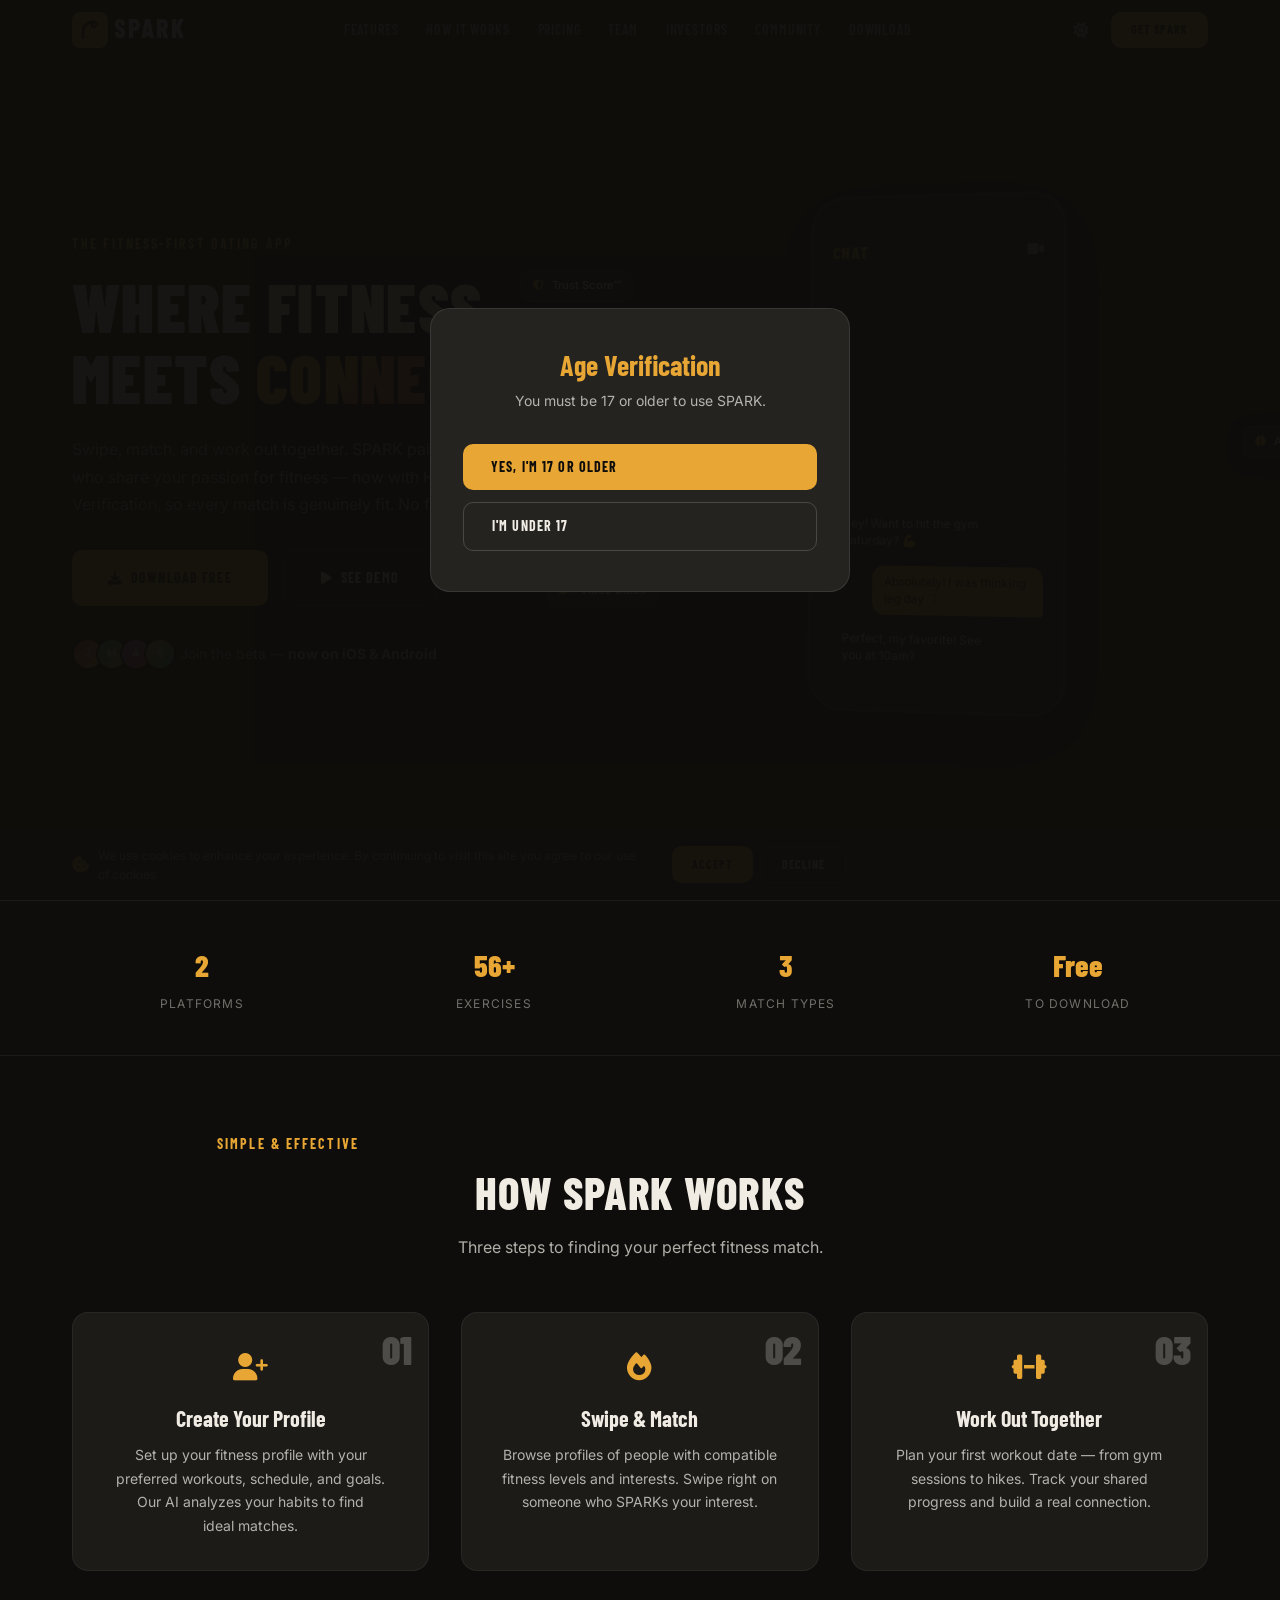
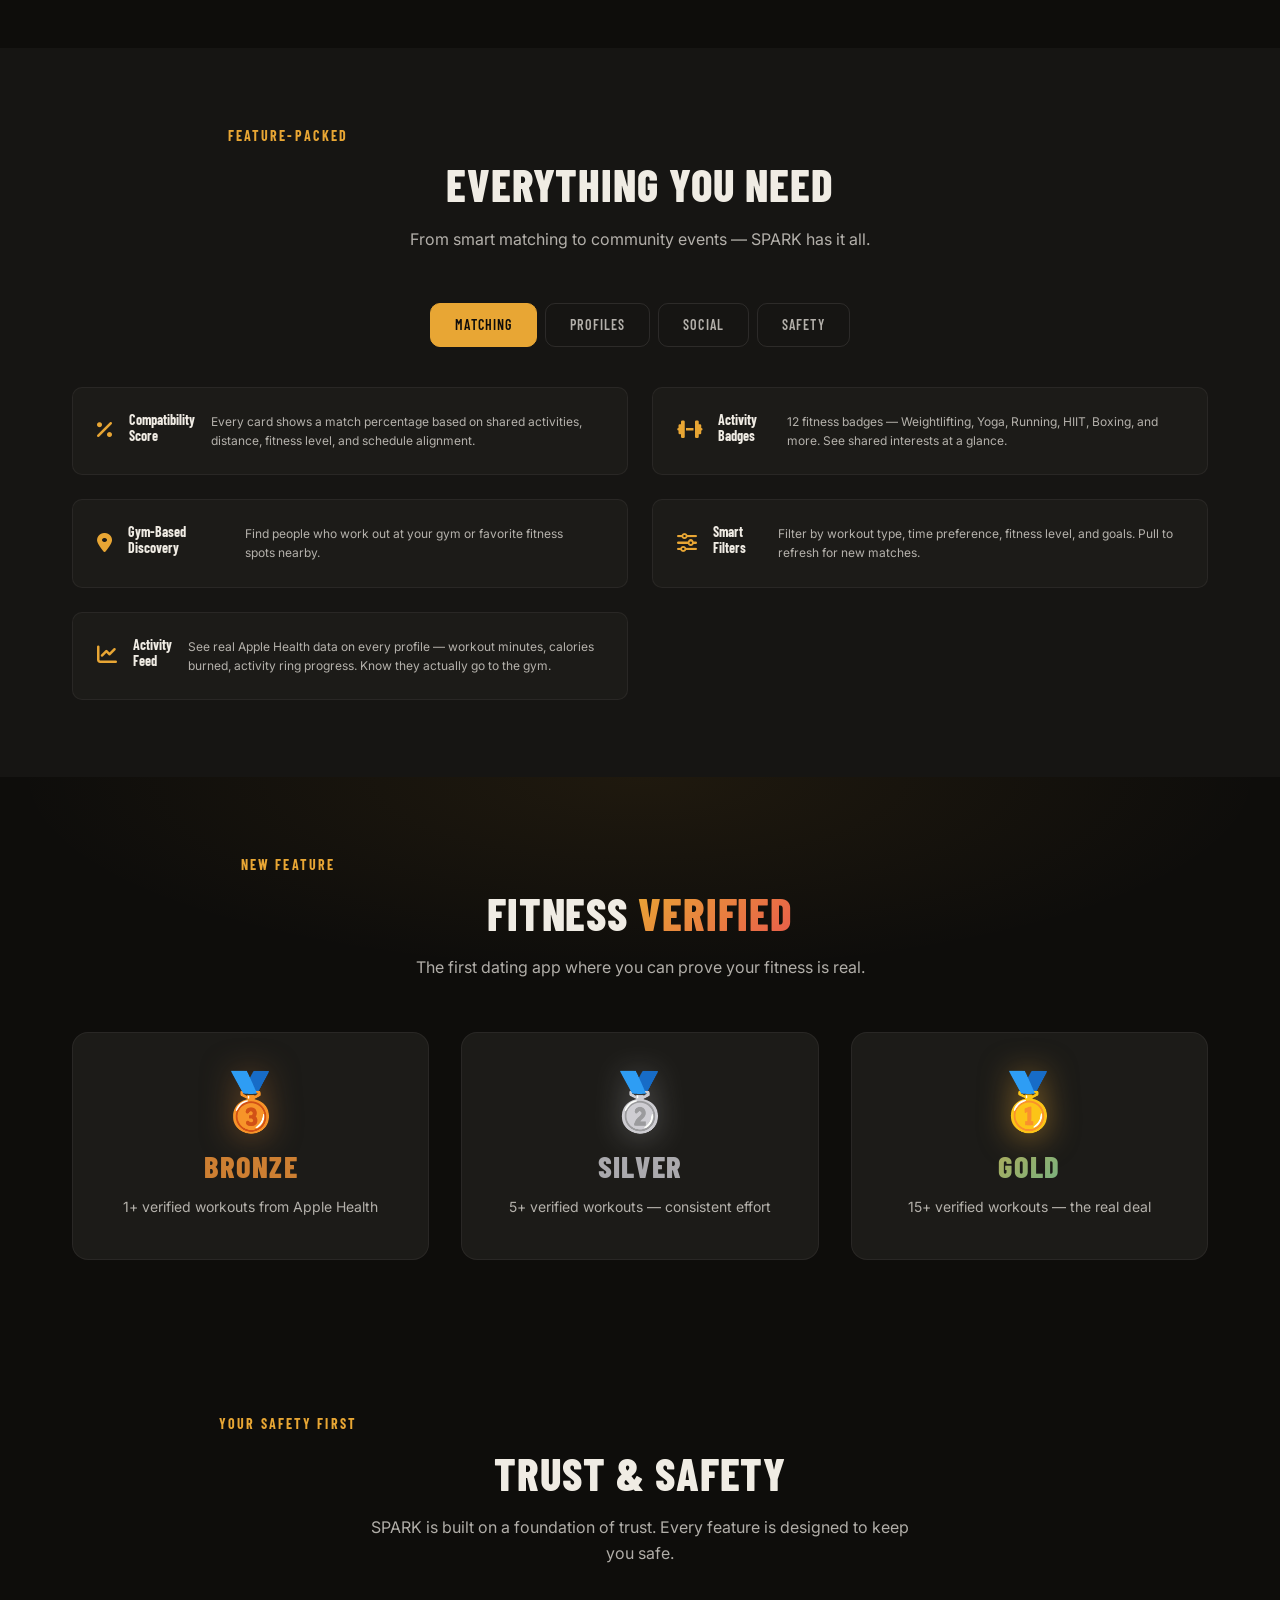
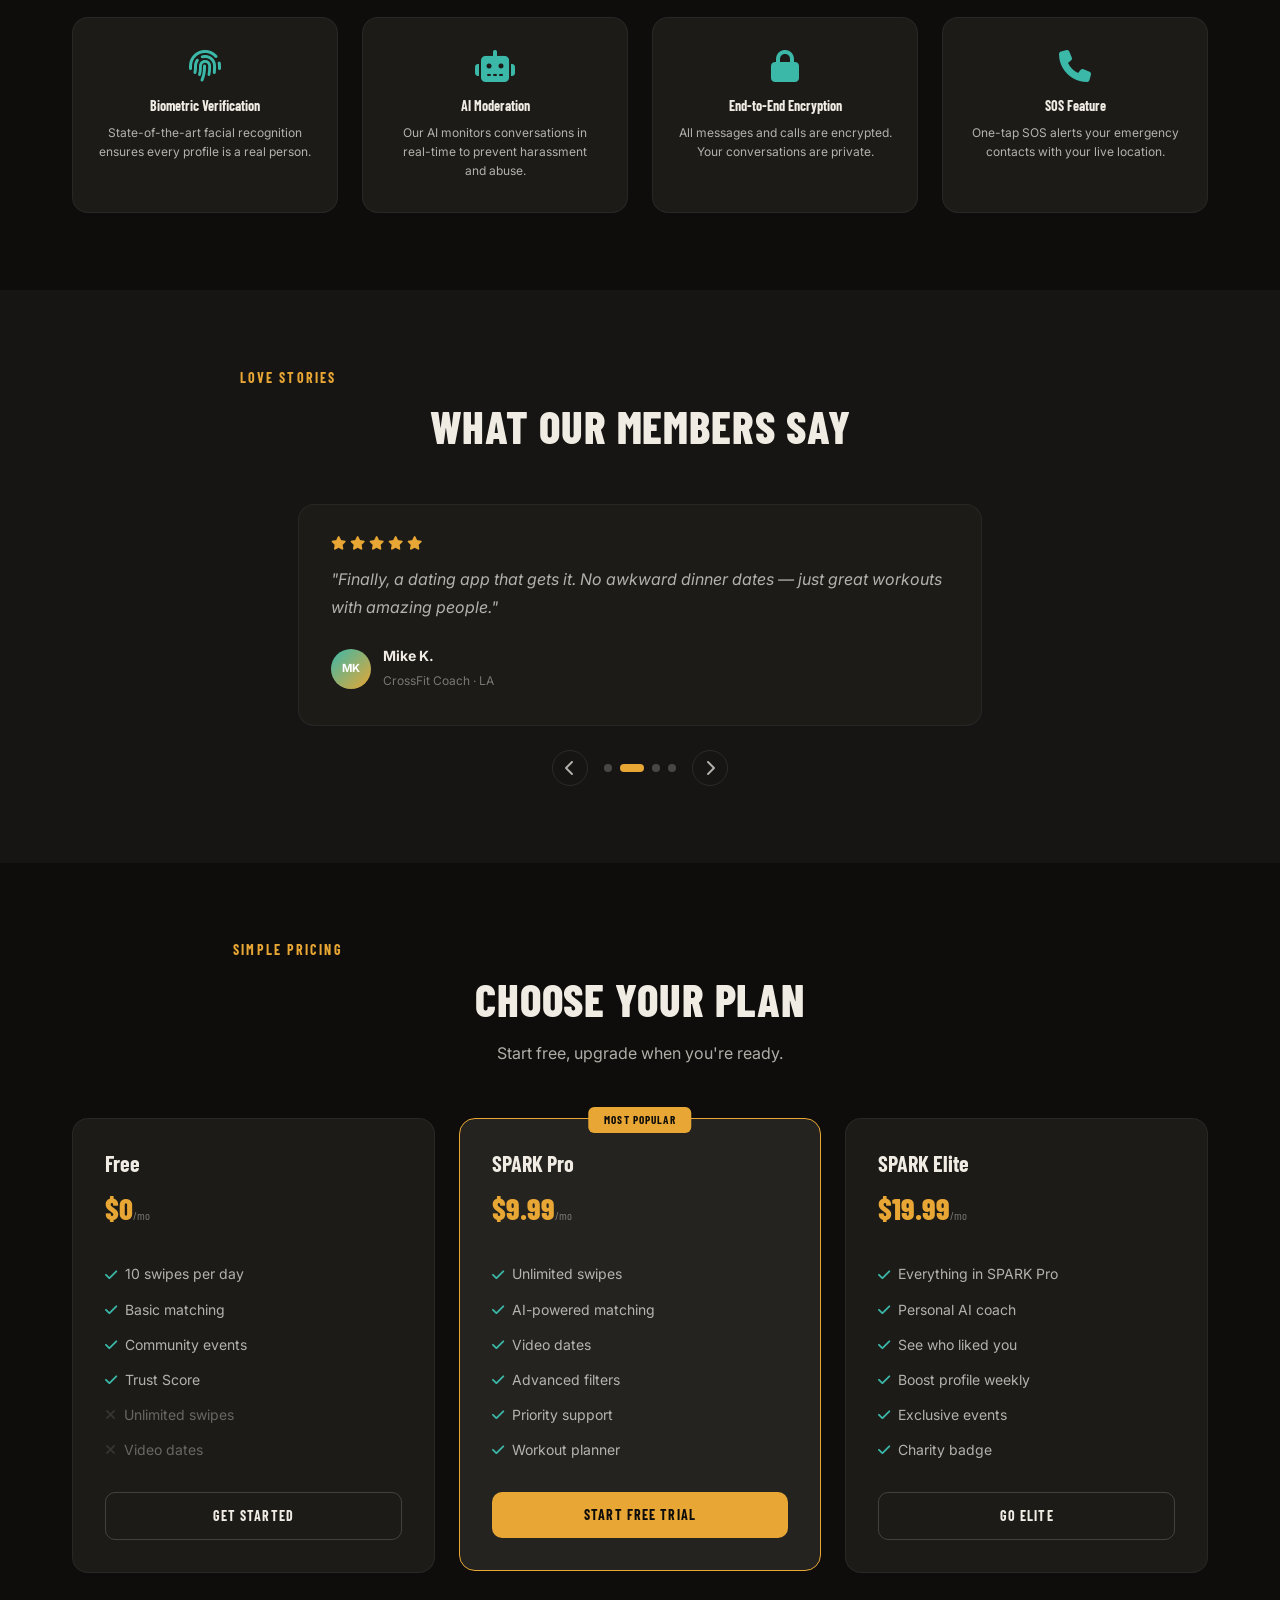
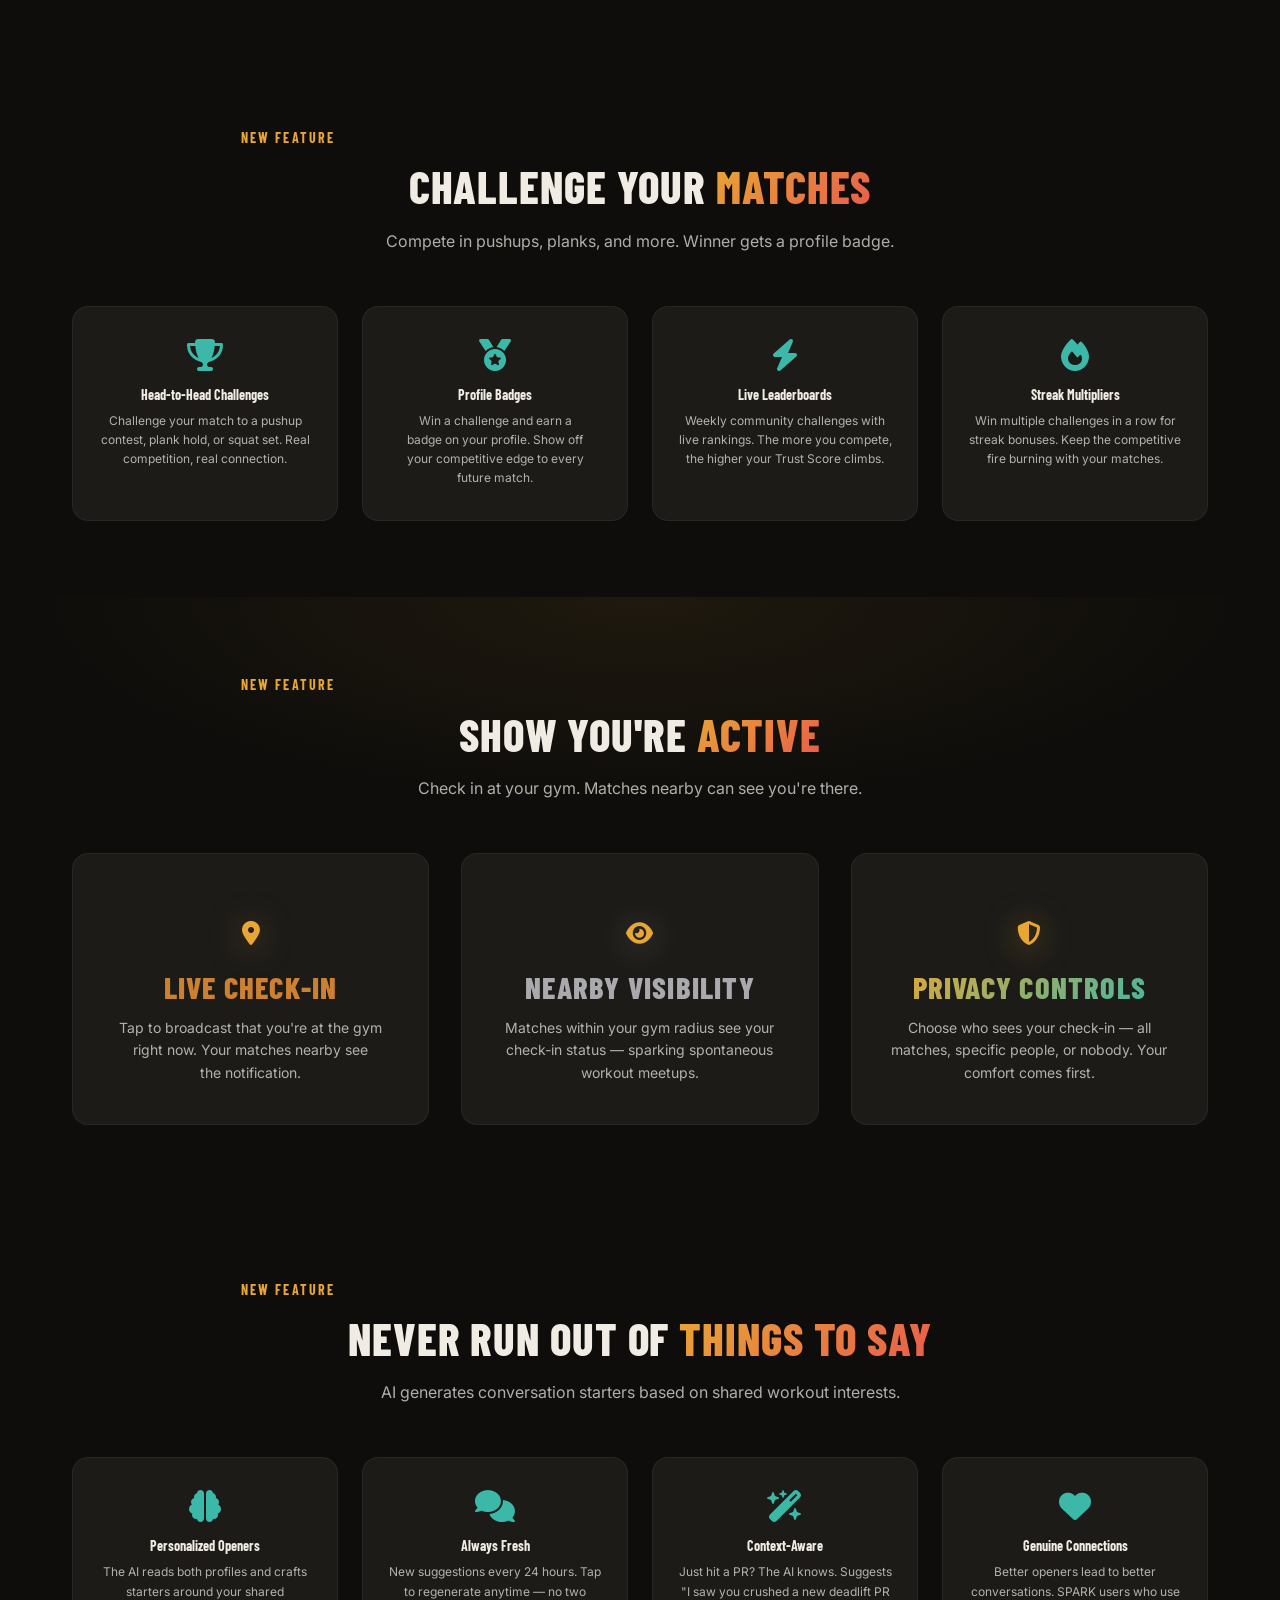
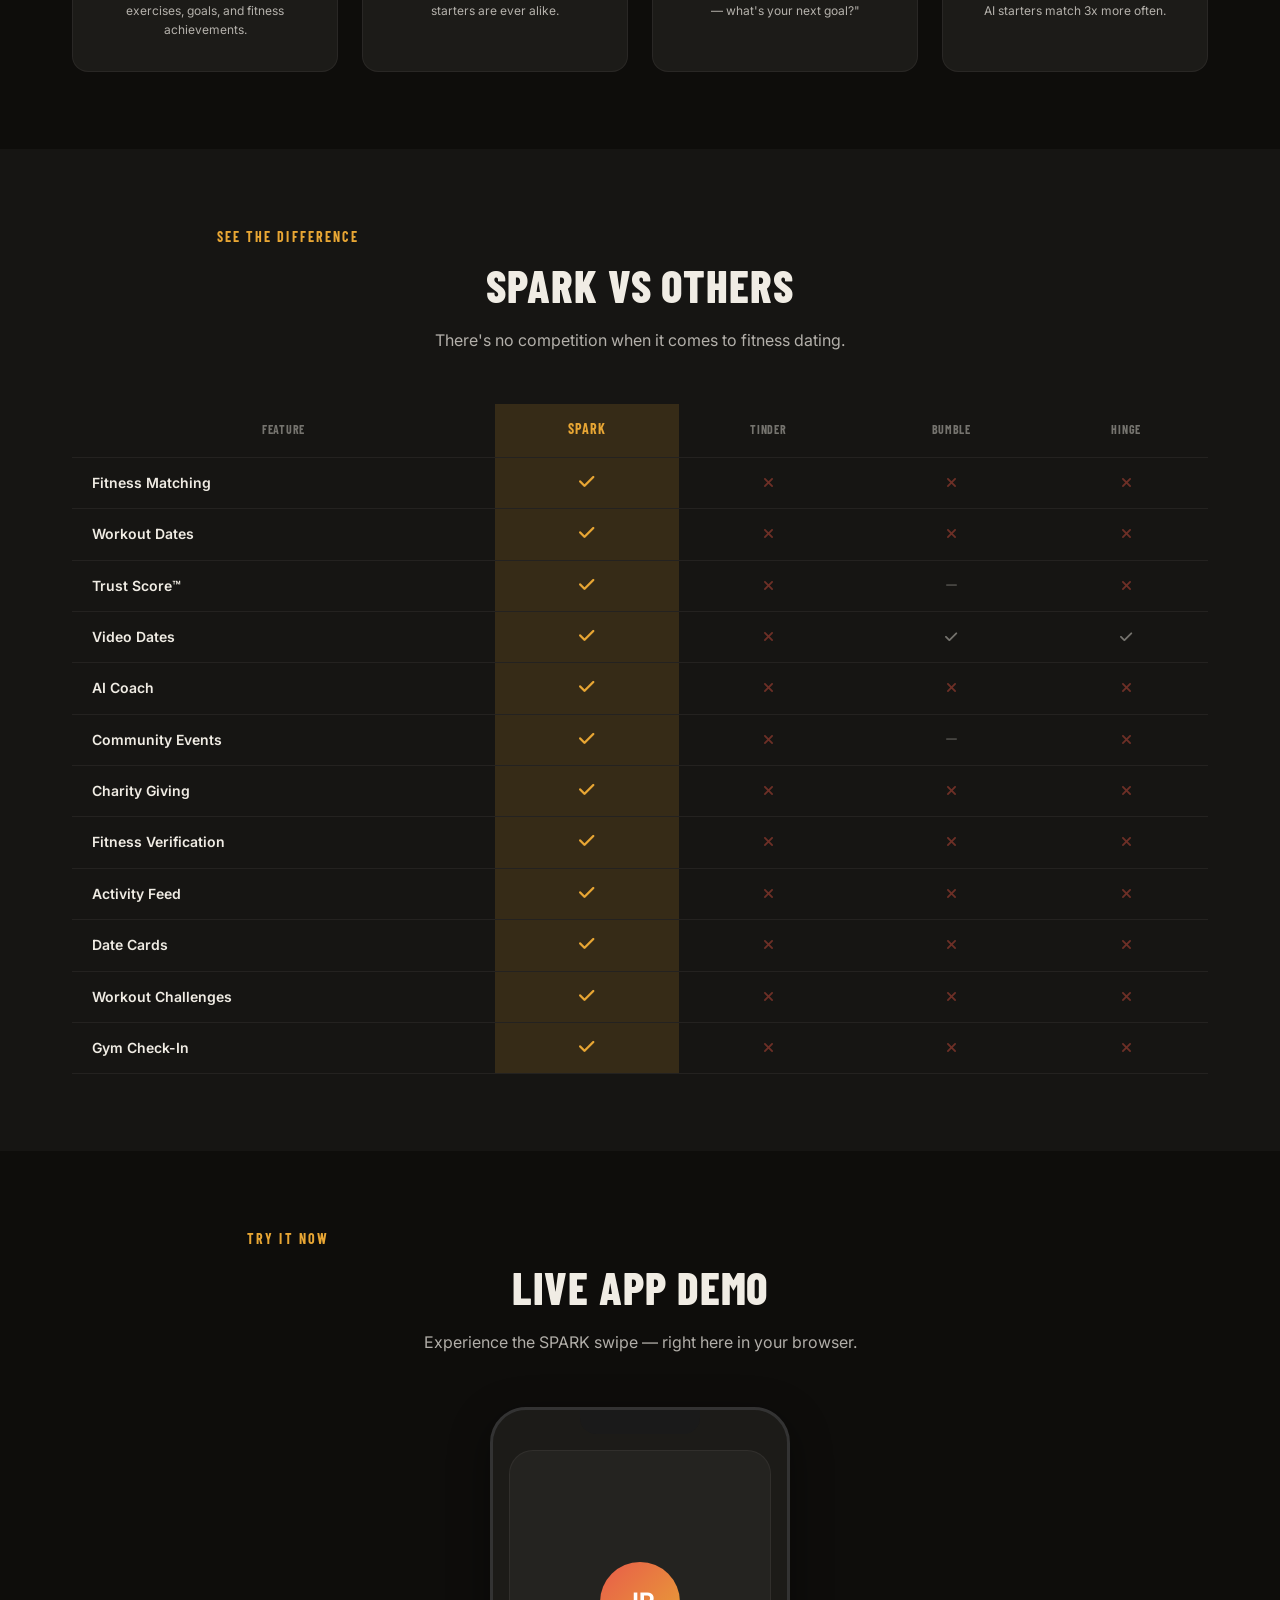
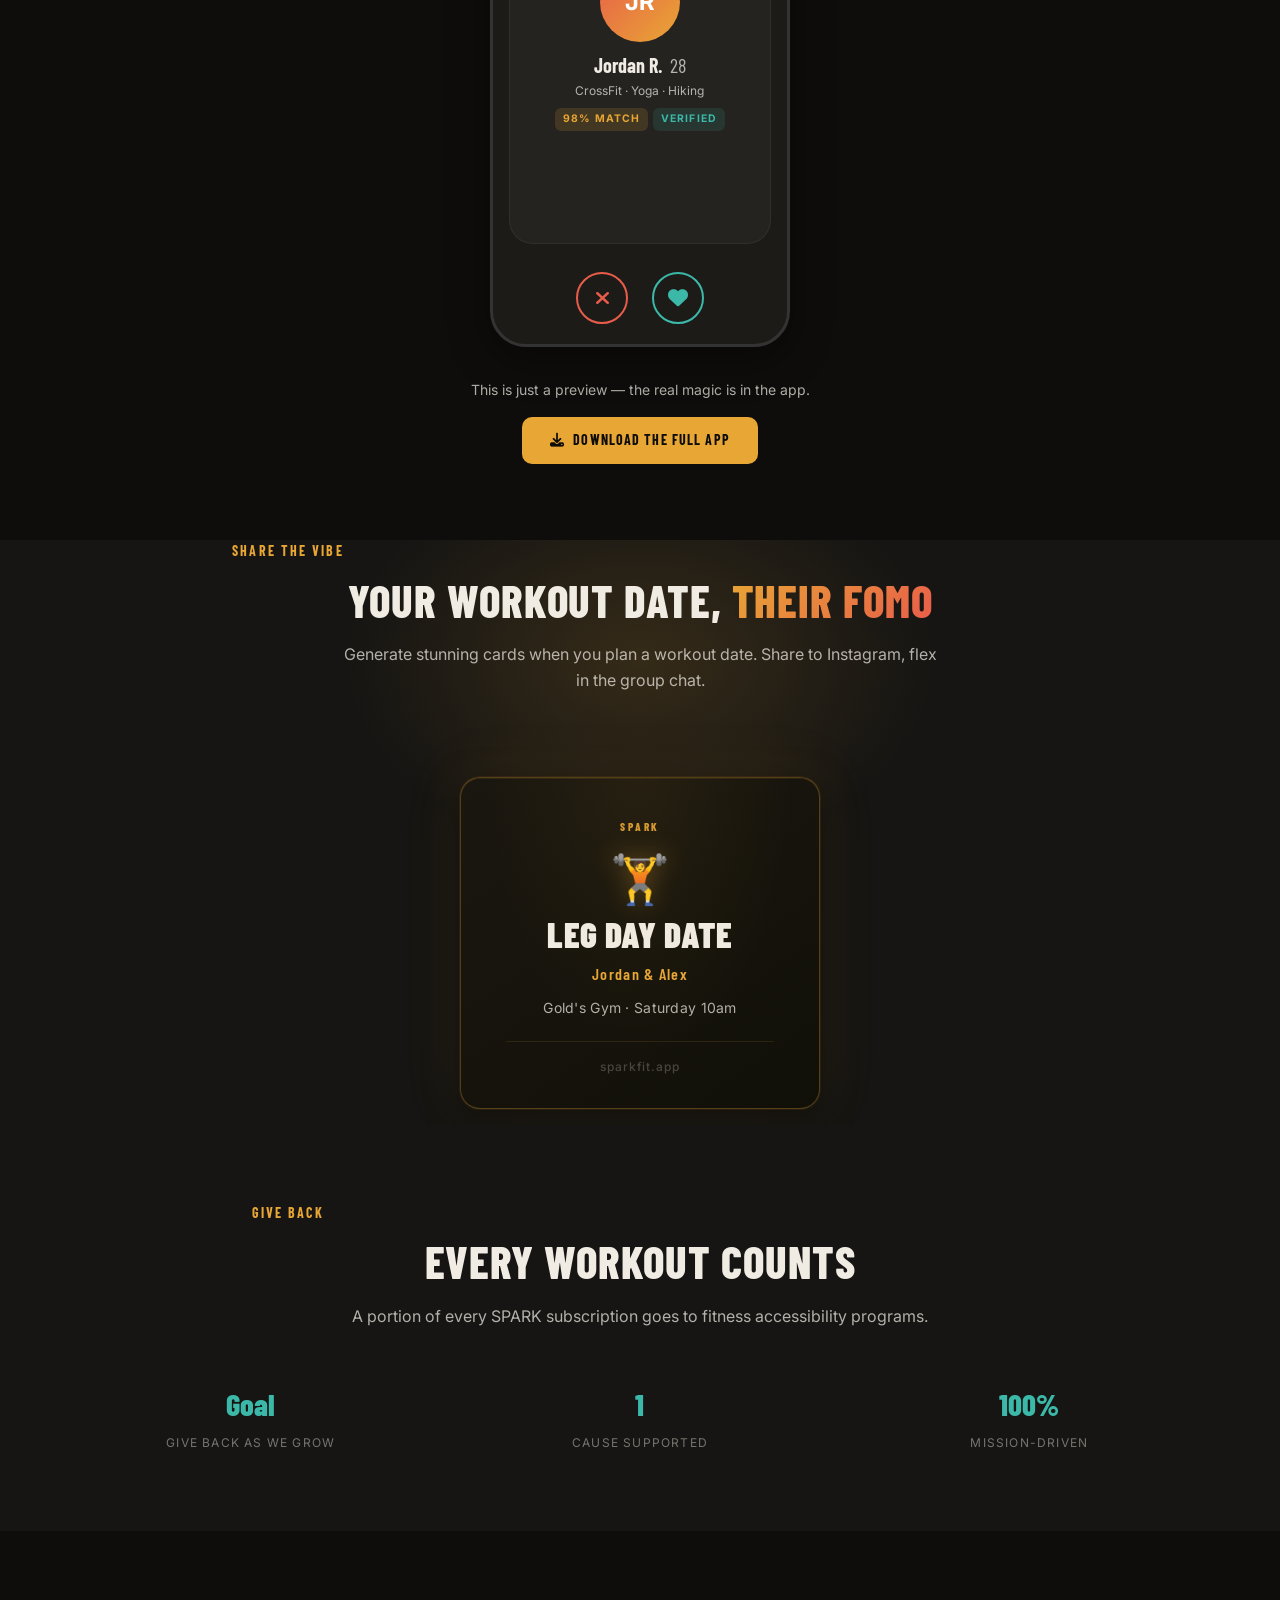
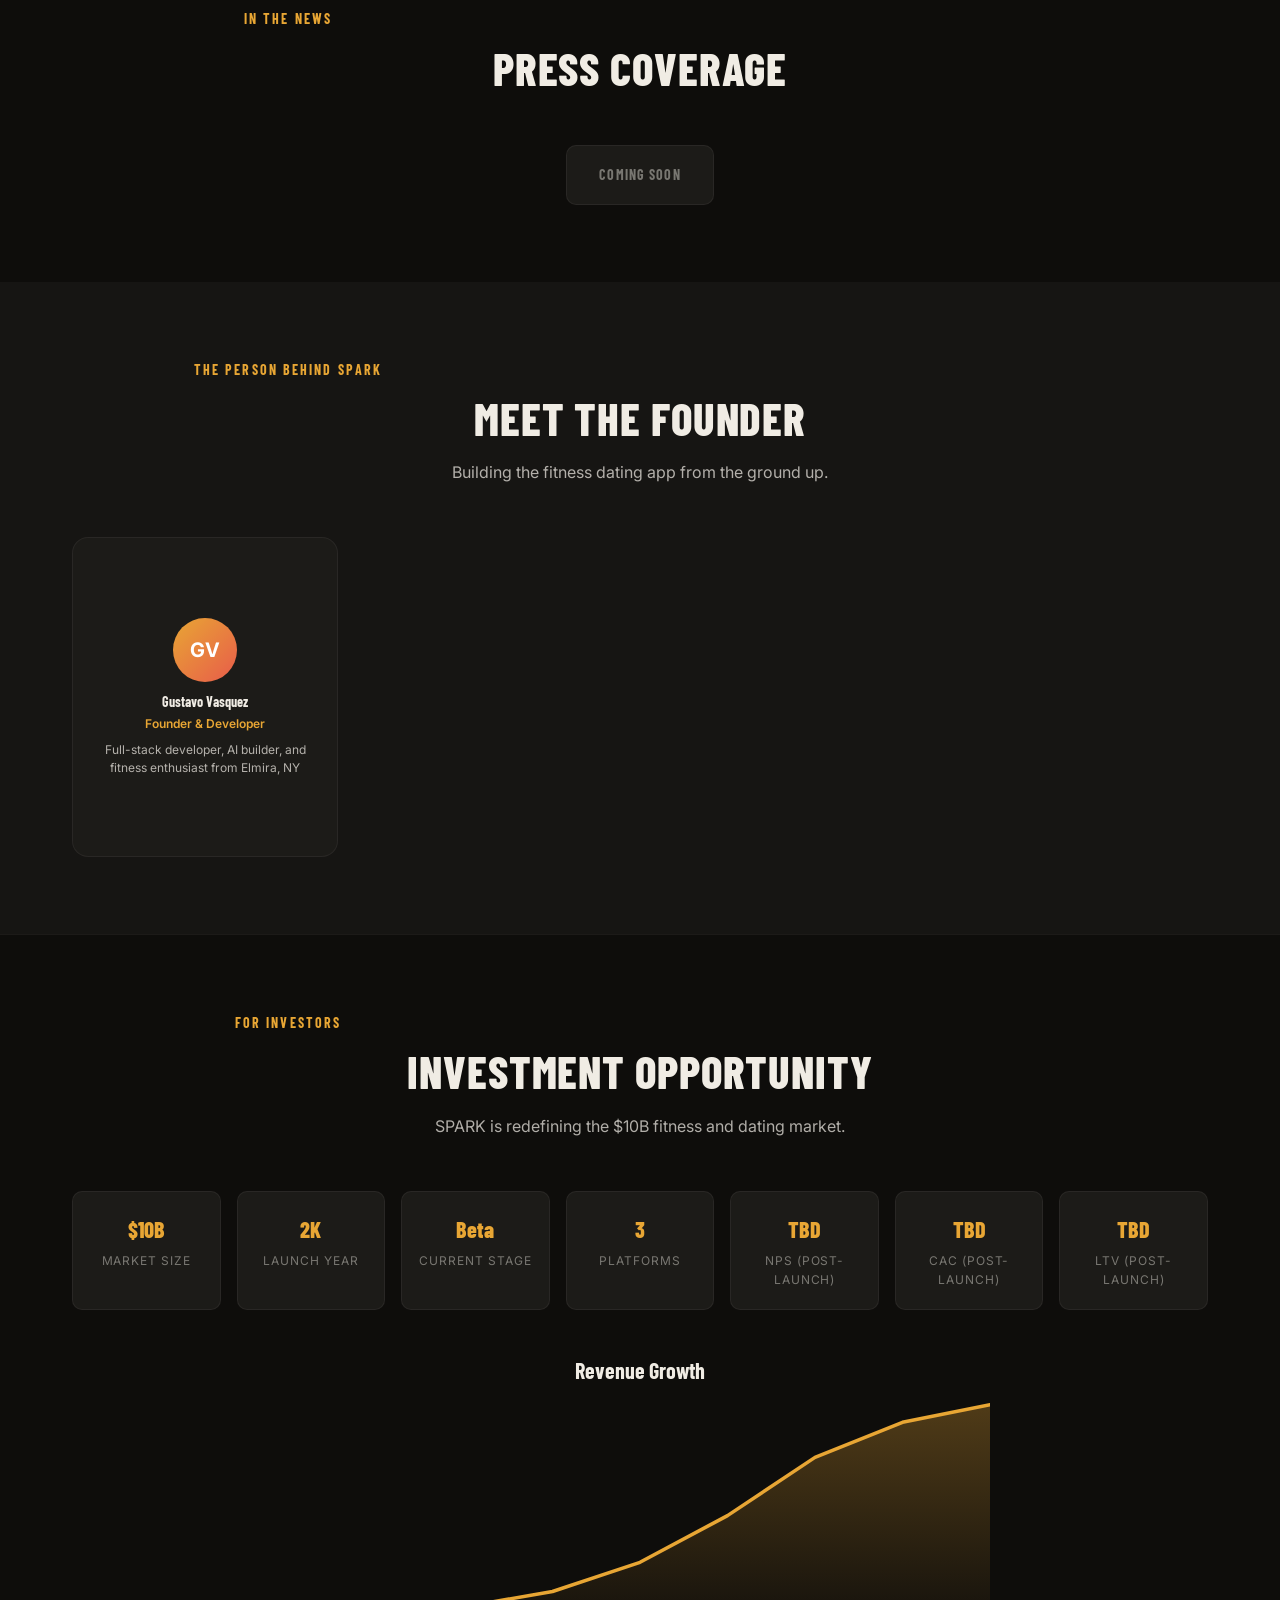
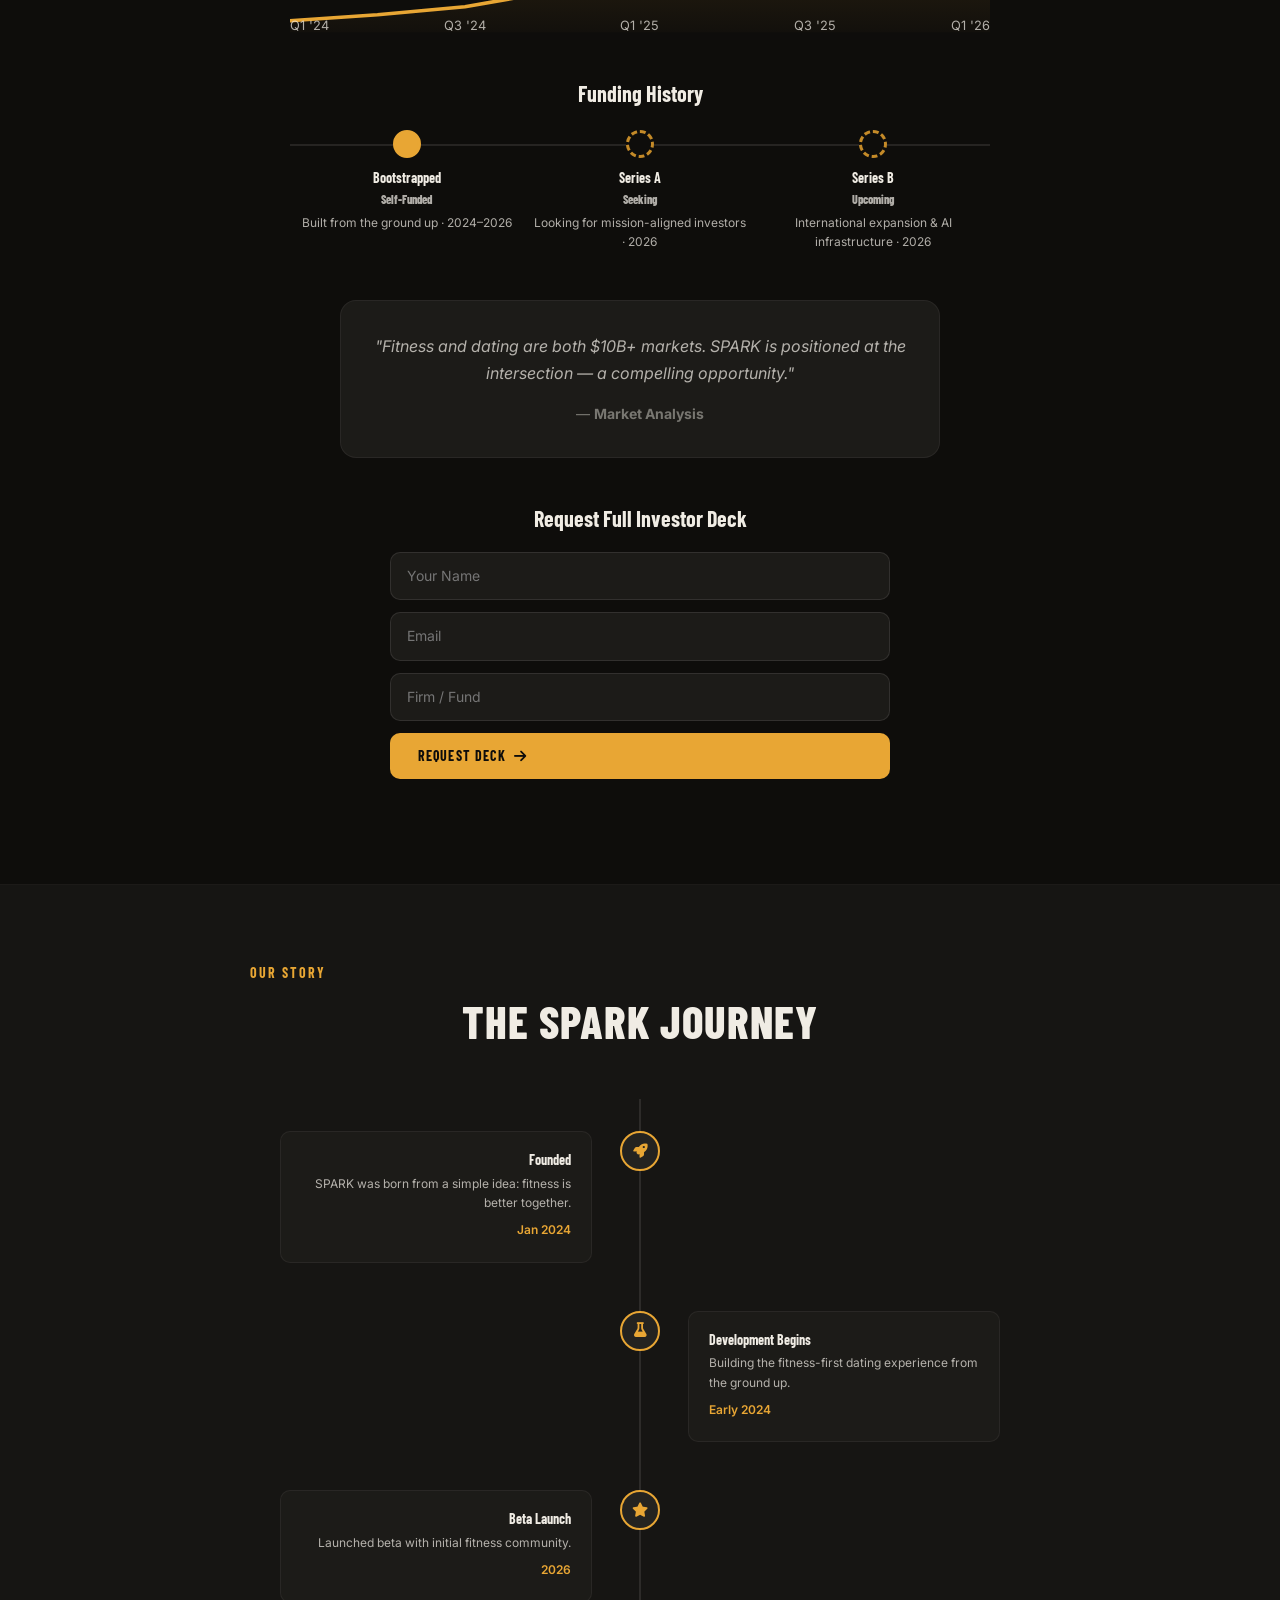
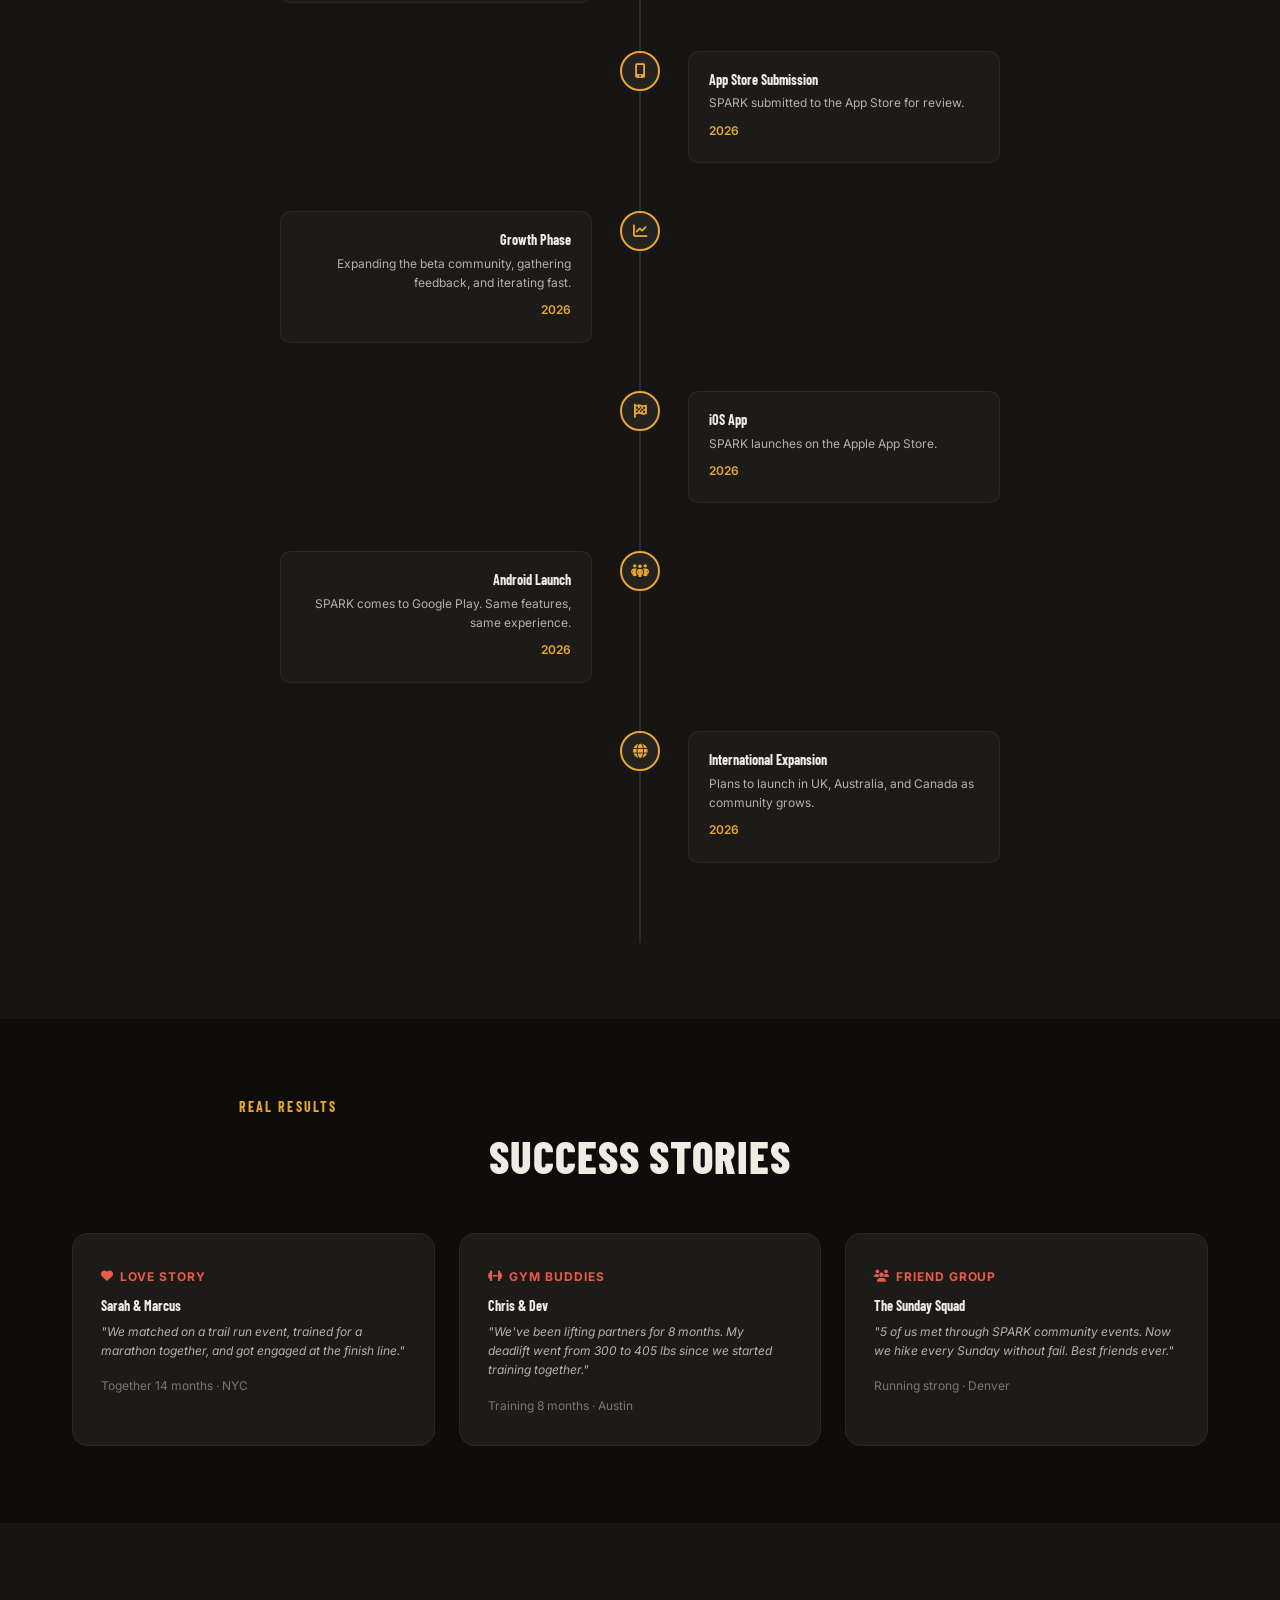
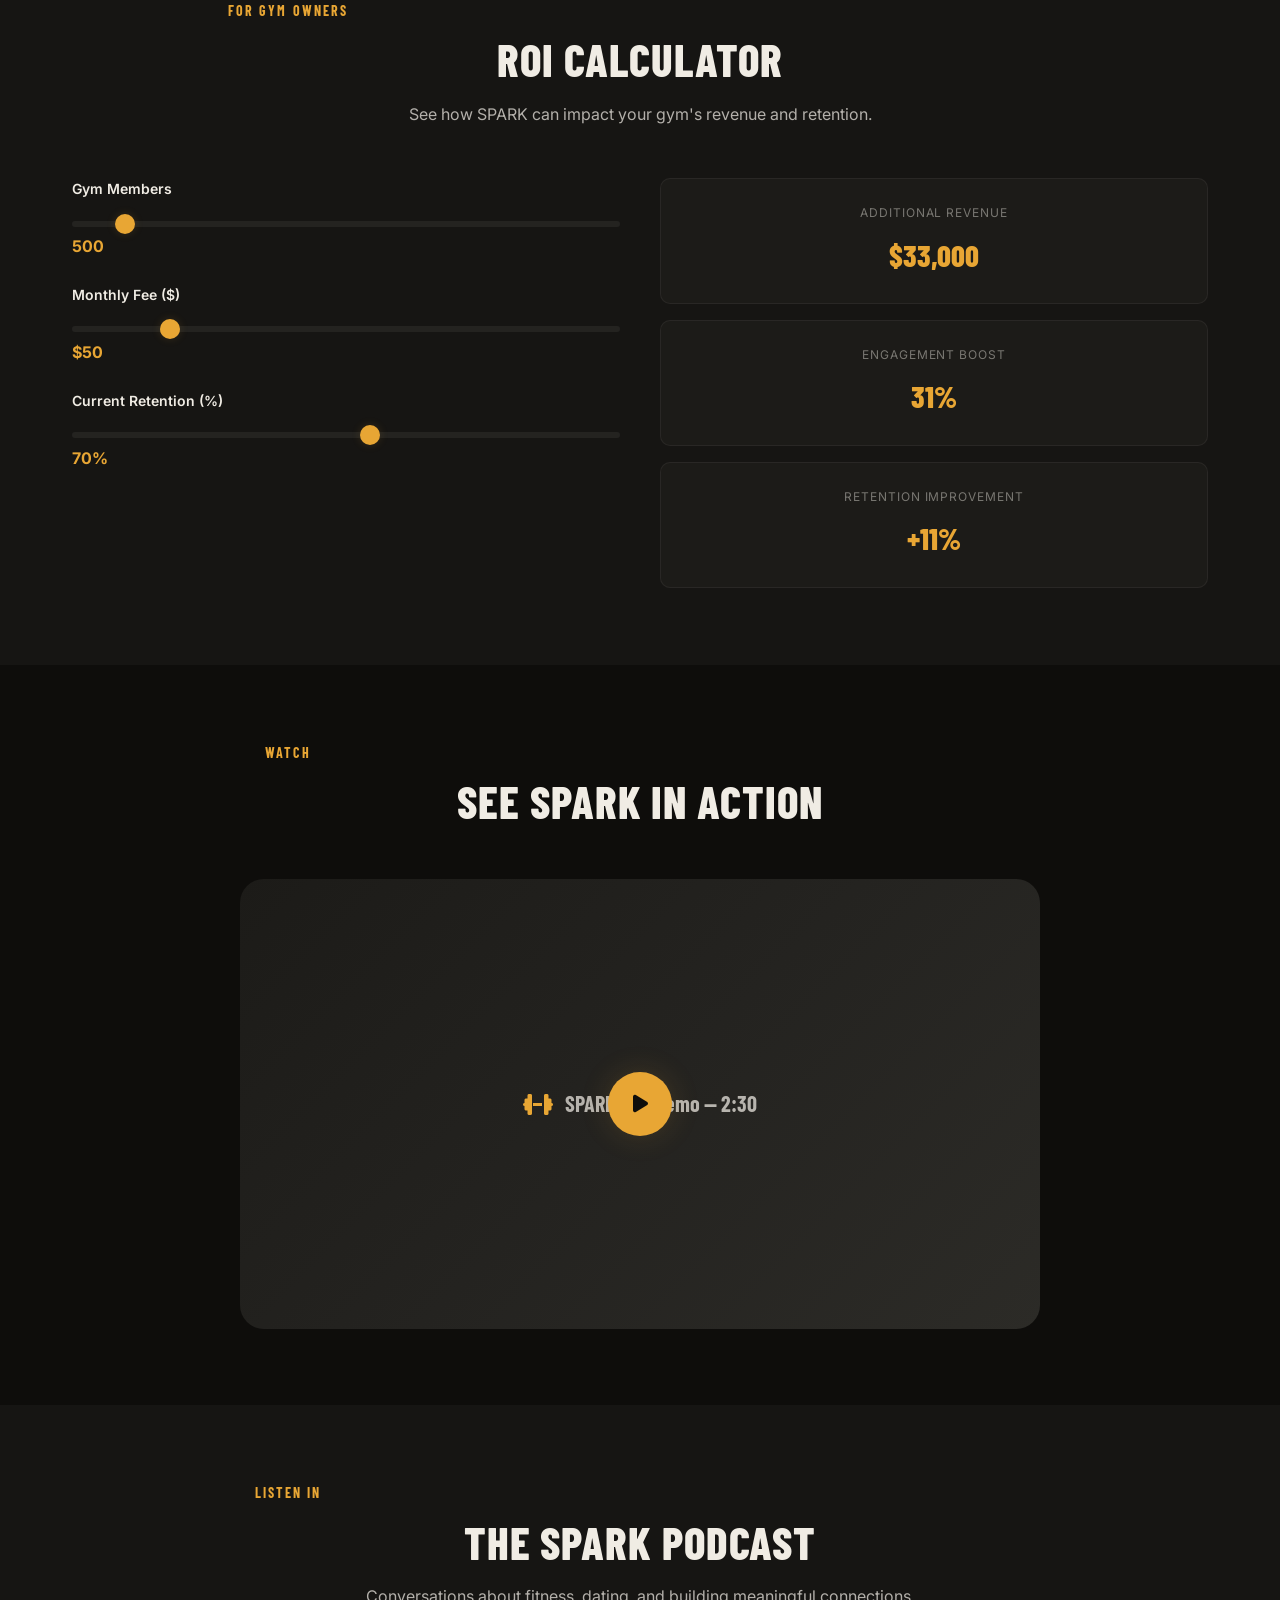
==== commit 19b27213: "feat(age-gate): add 17+ age verification modal overlay (GUS-70) Co-Authored-By: Claude Opus 4.6 (1M " ====
--- a/index.html
+++ b/index.html
@@ -17,6 +17,19 @@
 
 </head>
 <body>
+  <!-- AGE VERIFICATION GATE -->
+  <div class="age-gate" id="ageGate" role="dialog" aria-modal="true" aria-label="Age verification">
+    <div class="age-gate__card">
+      <h2 class="age-gate__title">Age Verification</h2>
+      <p class="age-gate__subtitle">You must be 17 or older to use SPARK.</p>
+      <div class="age-gate__buttons" id="ageGateButtons">
+        <button id="ageConfirm" class="btn btn--primary">Yes, I'm 17 or older</button>
+        <button id="ageDeny" class="btn btn--outline">I'm under 17</button>
+      </div>
+      <p class="age-gate__denied" id="ageGateDenied" hidden>Sorry, SPARK requires users to be at least 17 years old.</p>
+    </div>
+  </div>
+
   <a href="#main" class="skip-link">Skip to content</a>
 
   <!-- NAVIGATION -->
--- a/style.css
+++ b/style.css
@@ -877,6 +877,17 @@
 .back-to-top:hover { transform: translateY(-2px); box-shadow: var(--shadow-lg); }
 
 /* ============================================================
+   AGE VERIFICATION GATE
+   ============================================================ */
+.age-gate { position: fixed; inset: 0; z-index: 10000; background: rgba(14, 13, 11, 0.96); display: flex; align-items: center; justify-content: center; padding: 1.5rem; }
+.age-gate[hidden] { display: none; }
+.age-gate__card { background: var(--bg-surface-2); border: 1px solid var(--border-default); border-radius: 1.25rem; padding: 2.5rem 2rem; max-width: 420px; width: 100%; text-align: center; }
+.age-gate__title { font-family: var(--font-display); font-size: 1.75rem; font-weight: 700; color: var(--gold); margin-bottom: 0.5rem; }
+.age-gate__subtitle { font-size: var(--text-sm); color: var(--text-secondary); margin-bottom: 2rem; }
+.age-gate__buttons { display: flex; flex-direction: column; gap: 0.75rem; }
+.age-gate__denied { color: var(--spark-red); font-size: var(--text-sm); margin-top: 1rem; }
+
+/* ============================================================
    COOKIE BANNER
    ============================================================ */
 .cookie-banner { position: fixed; bottom: 0; left: 0; right: 0; background: var(--bg-surface-2); border-top: 1px solid var(--border-default); padding: 1rem 0; z-index: 1000; transform: translateY(100%); transition: transform 0.4s var(--ease-golden); }
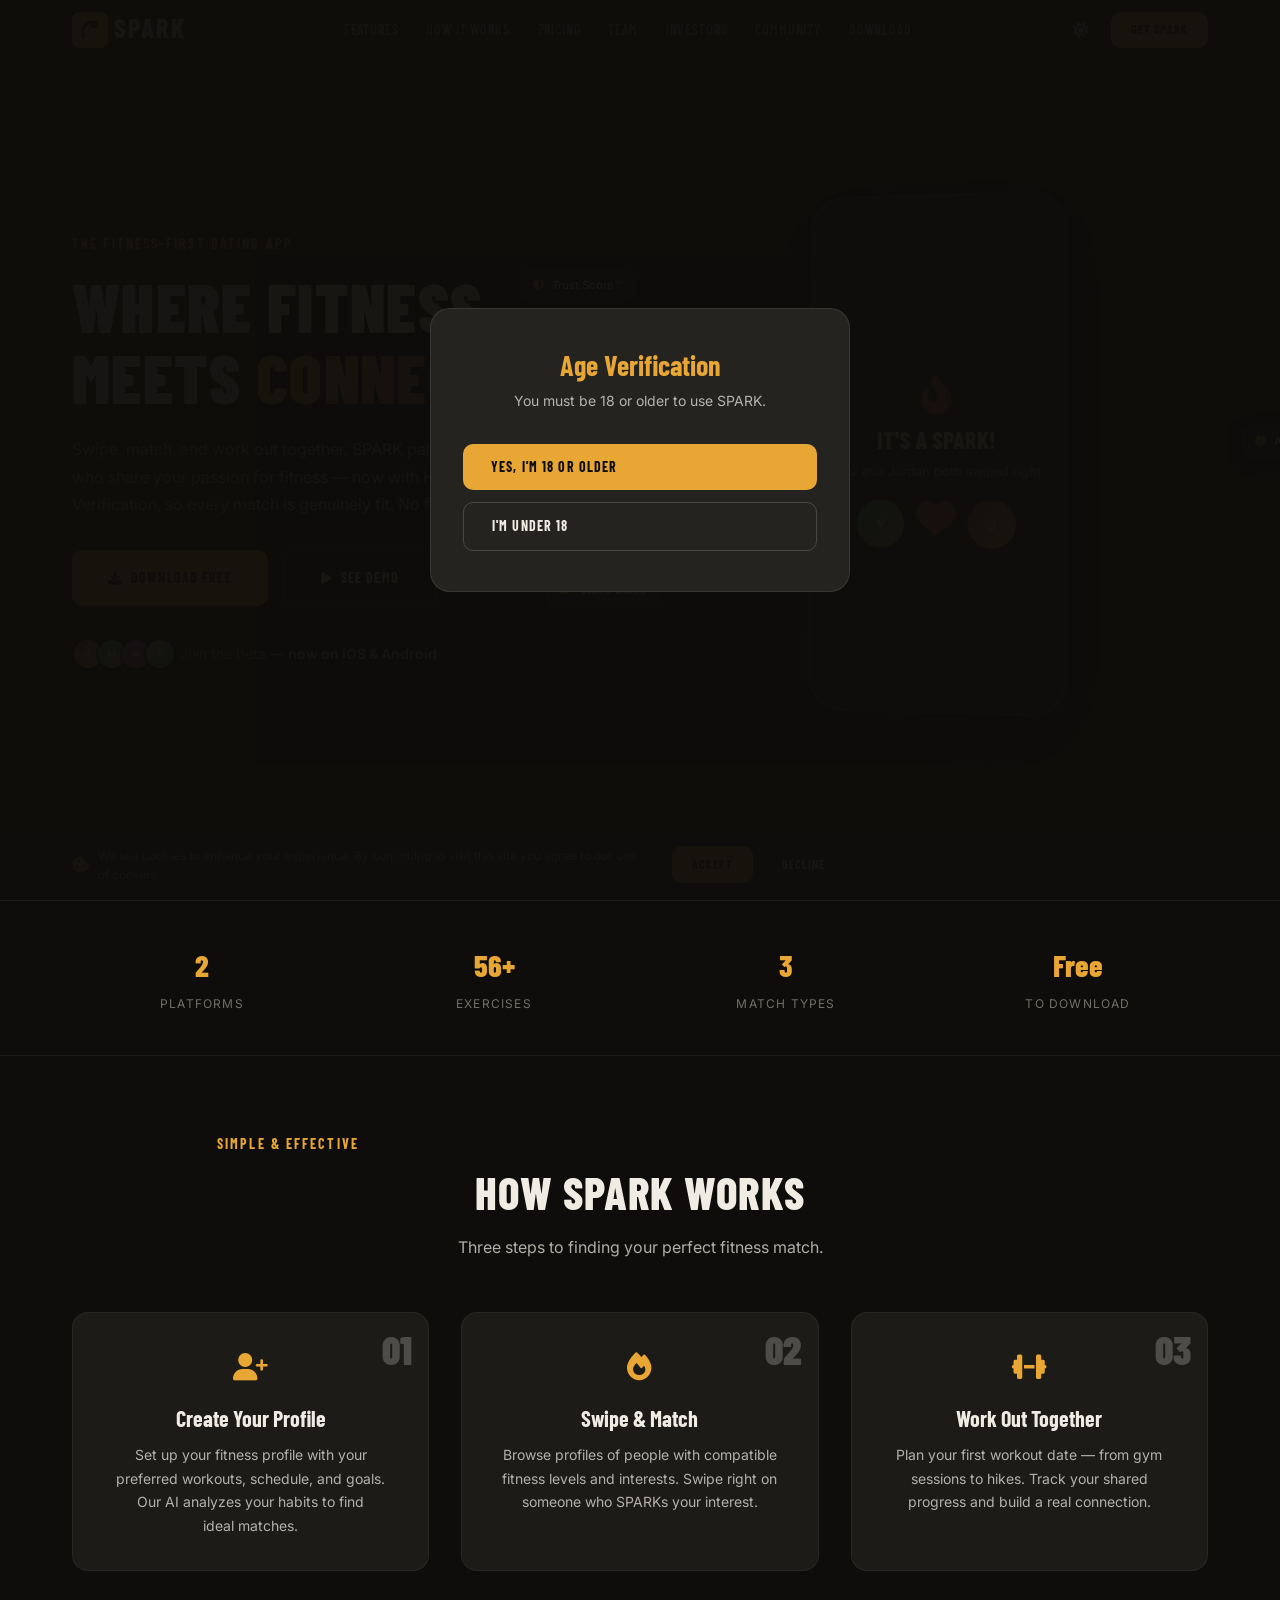
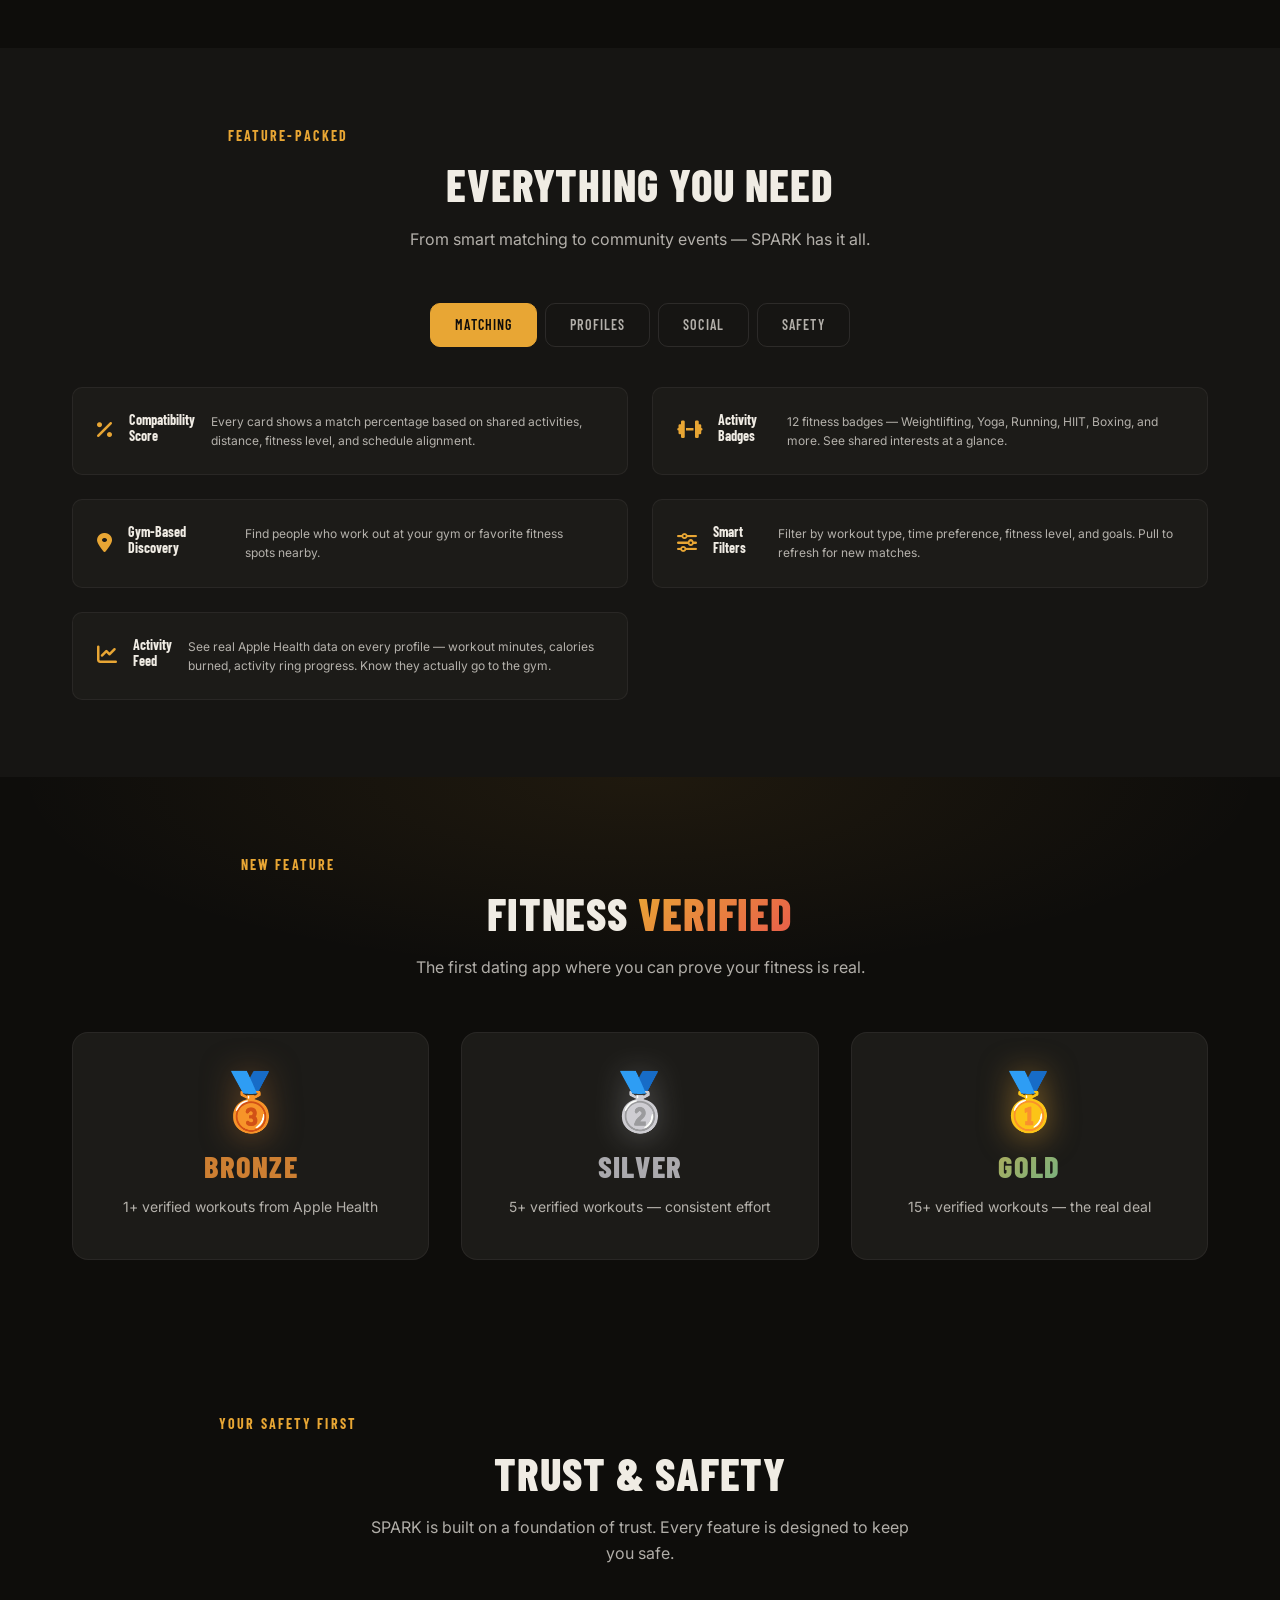
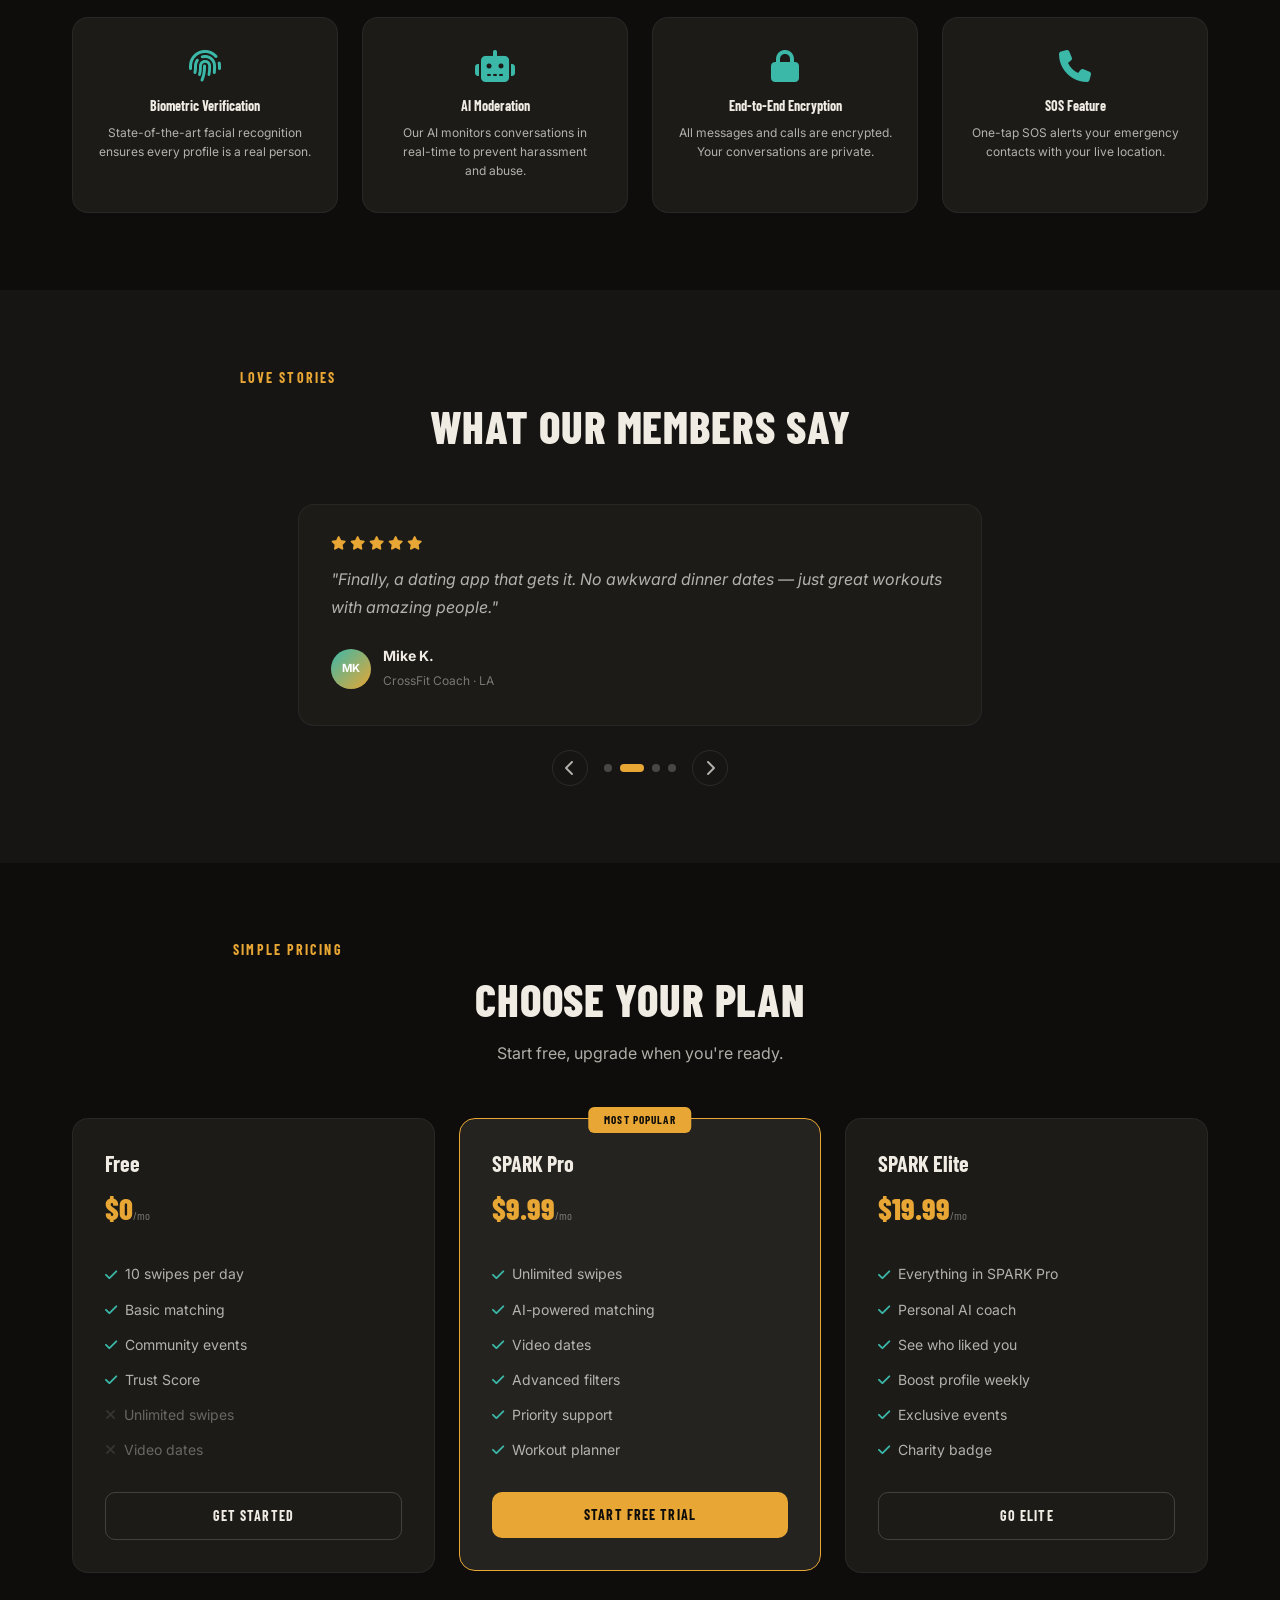
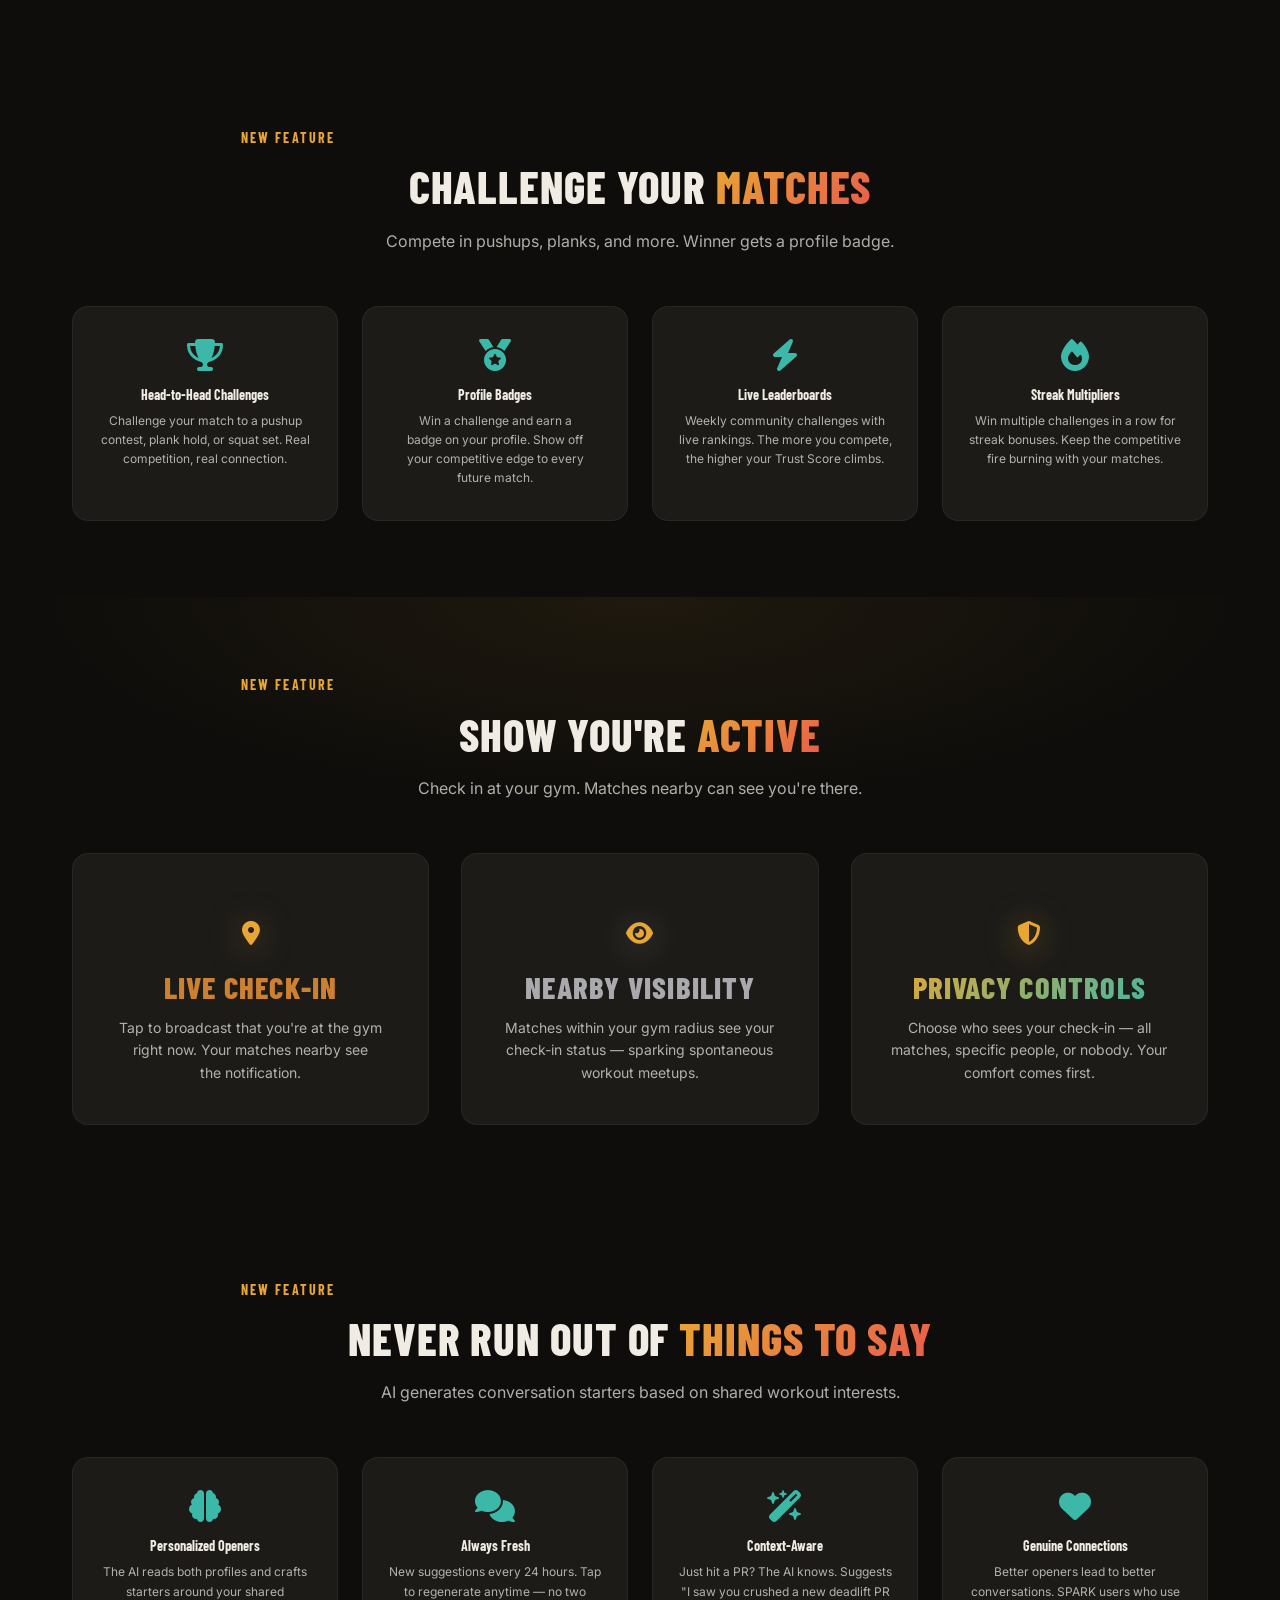
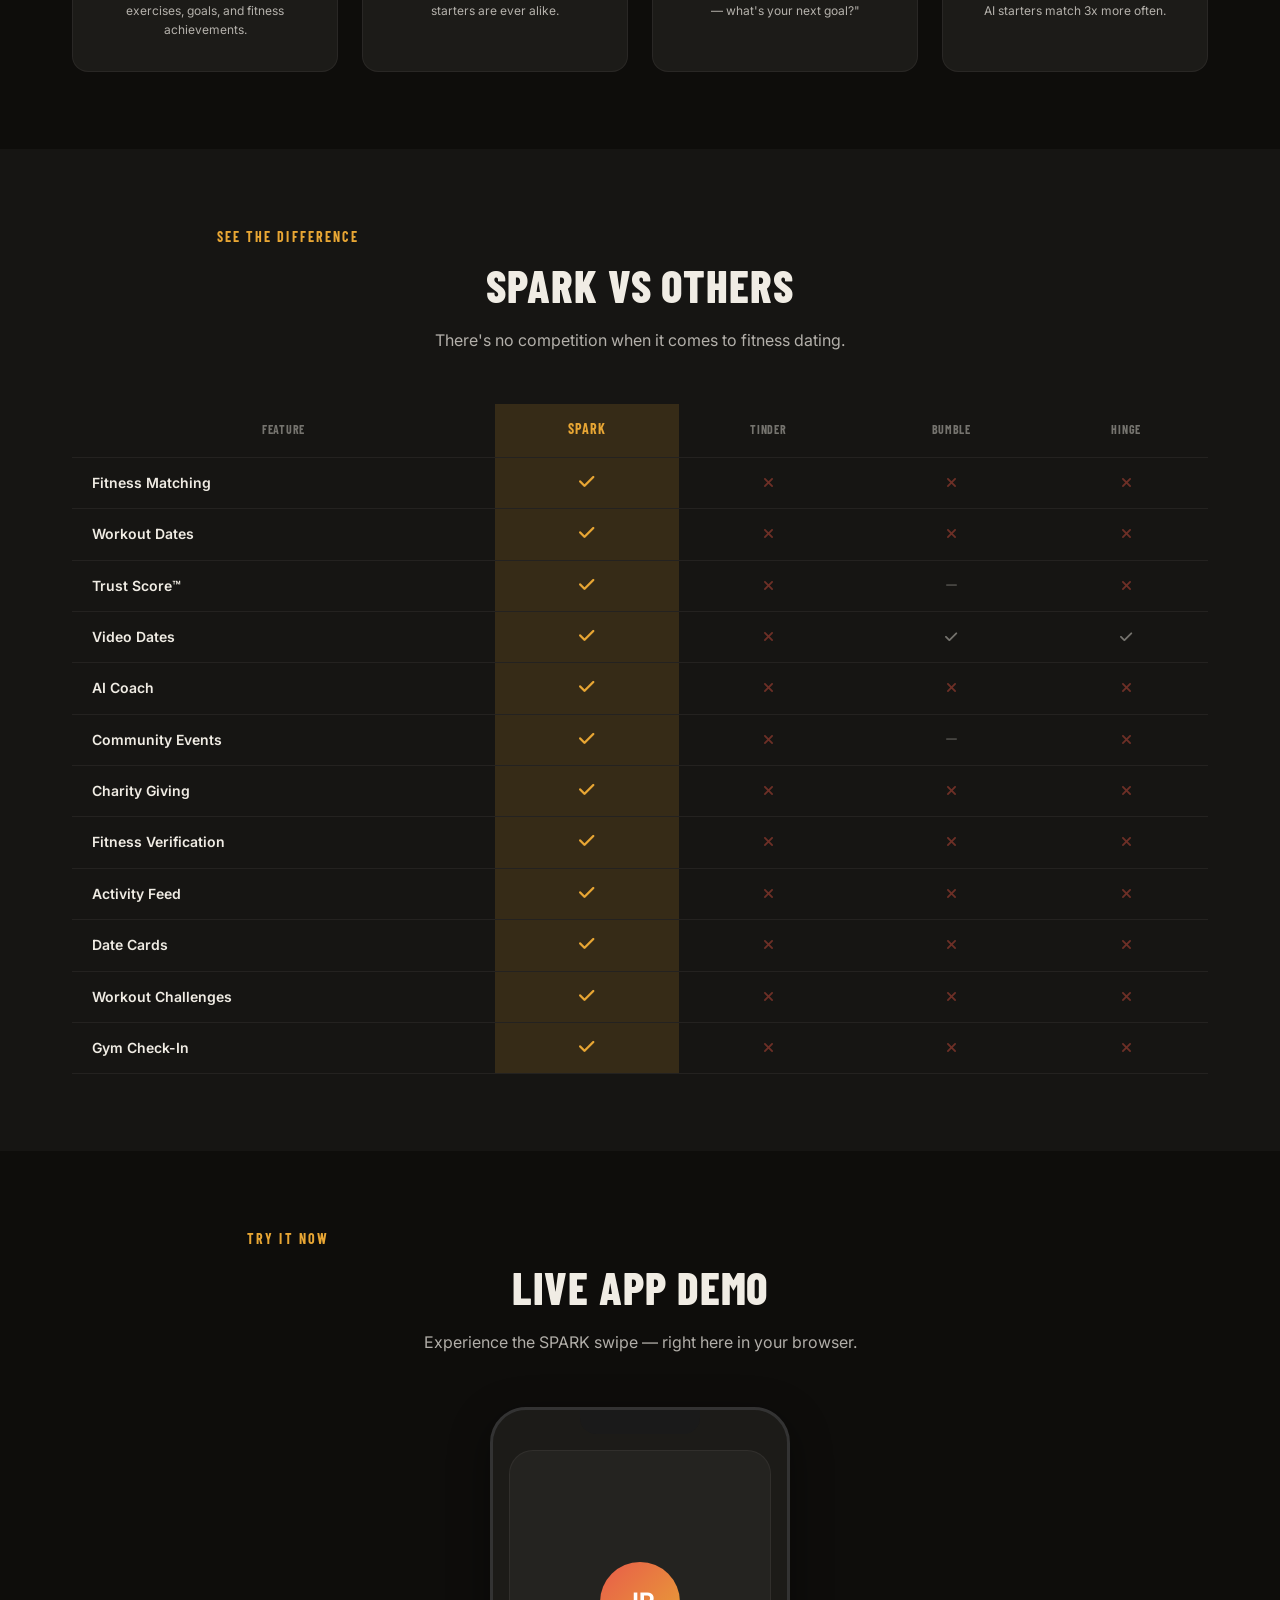
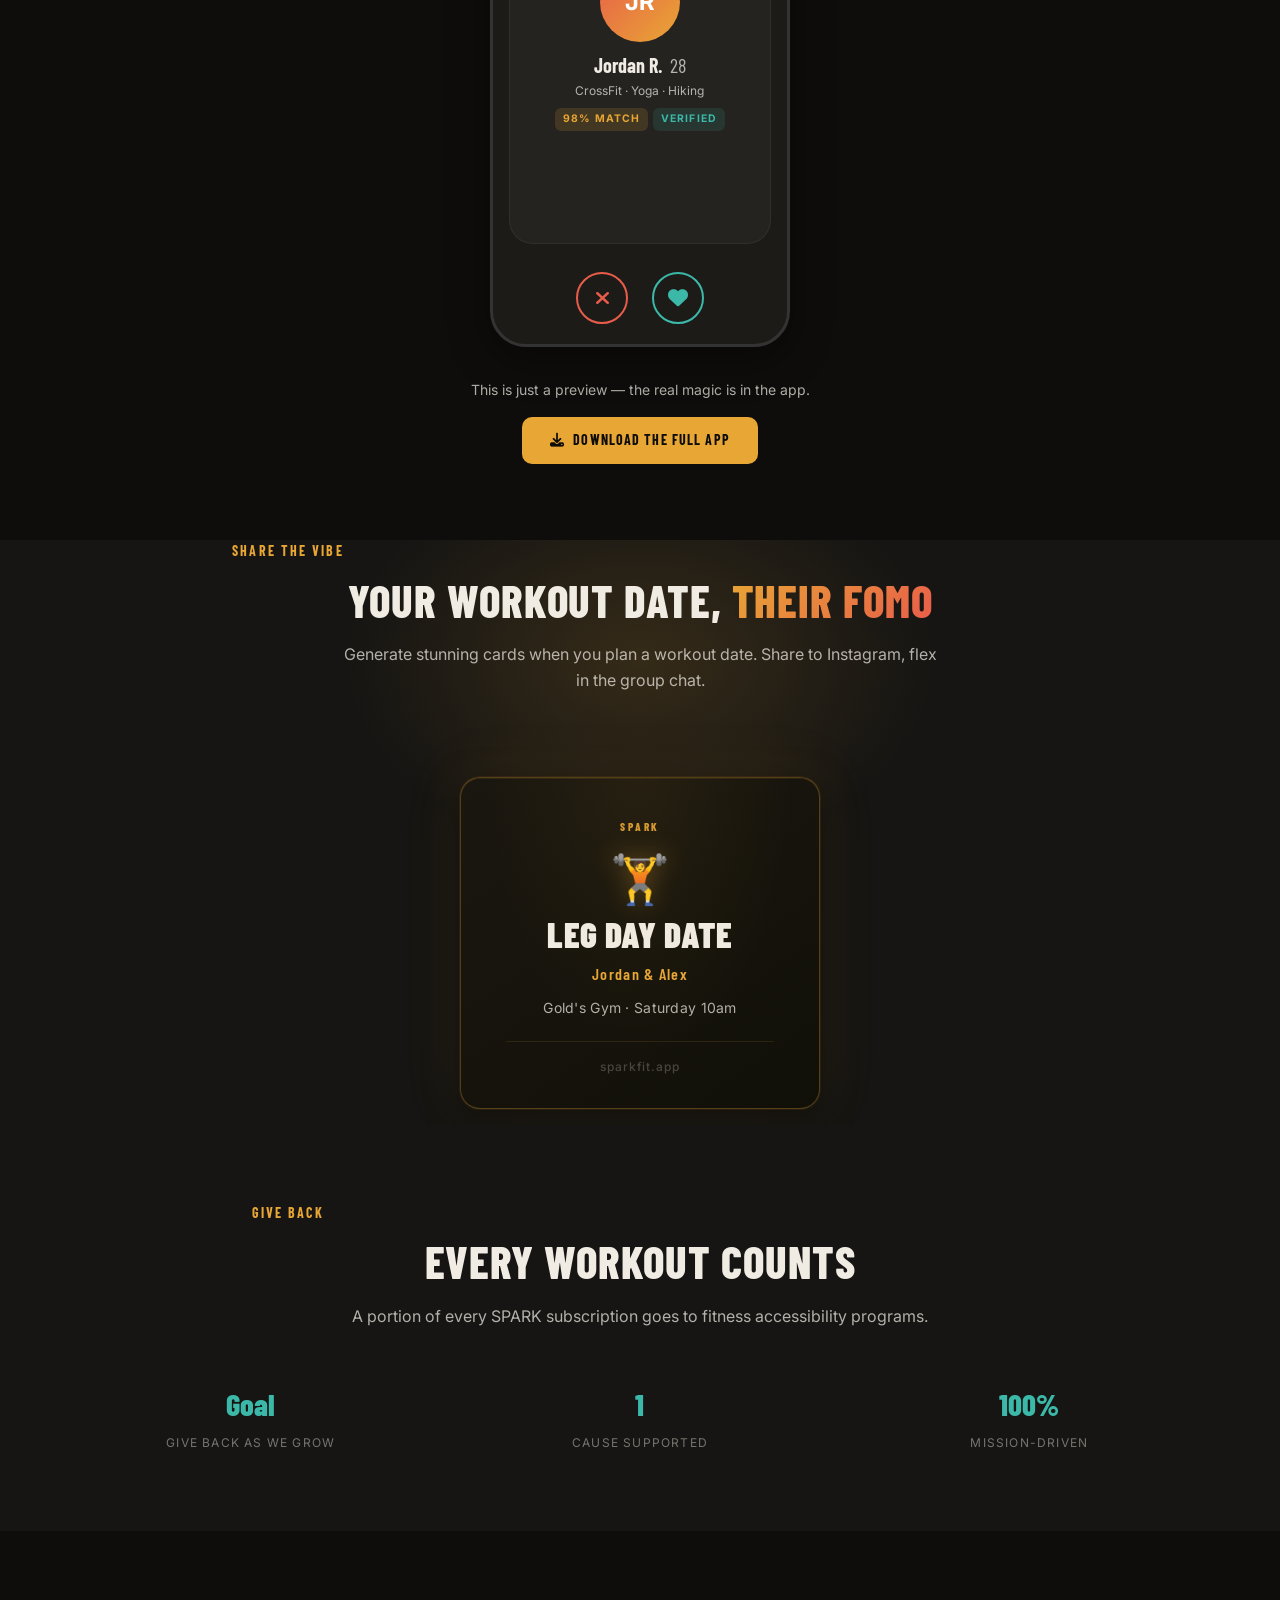
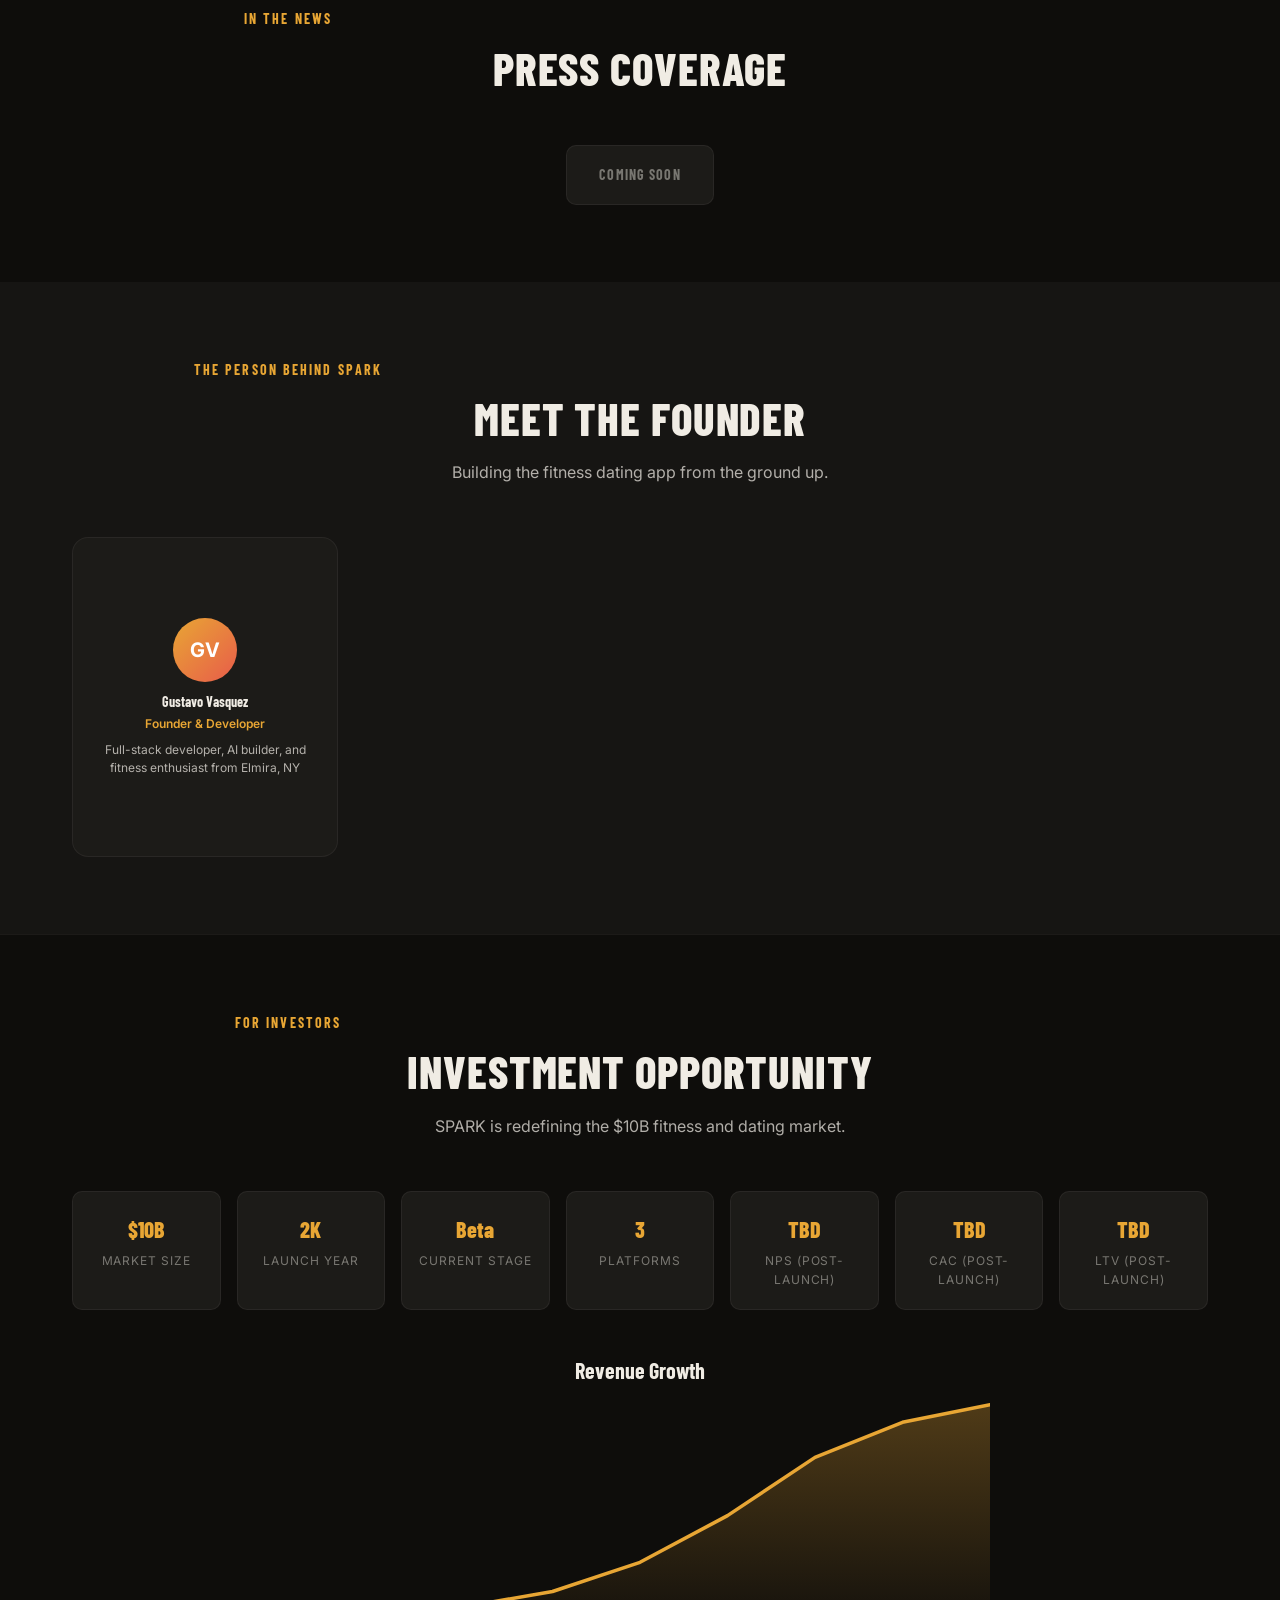
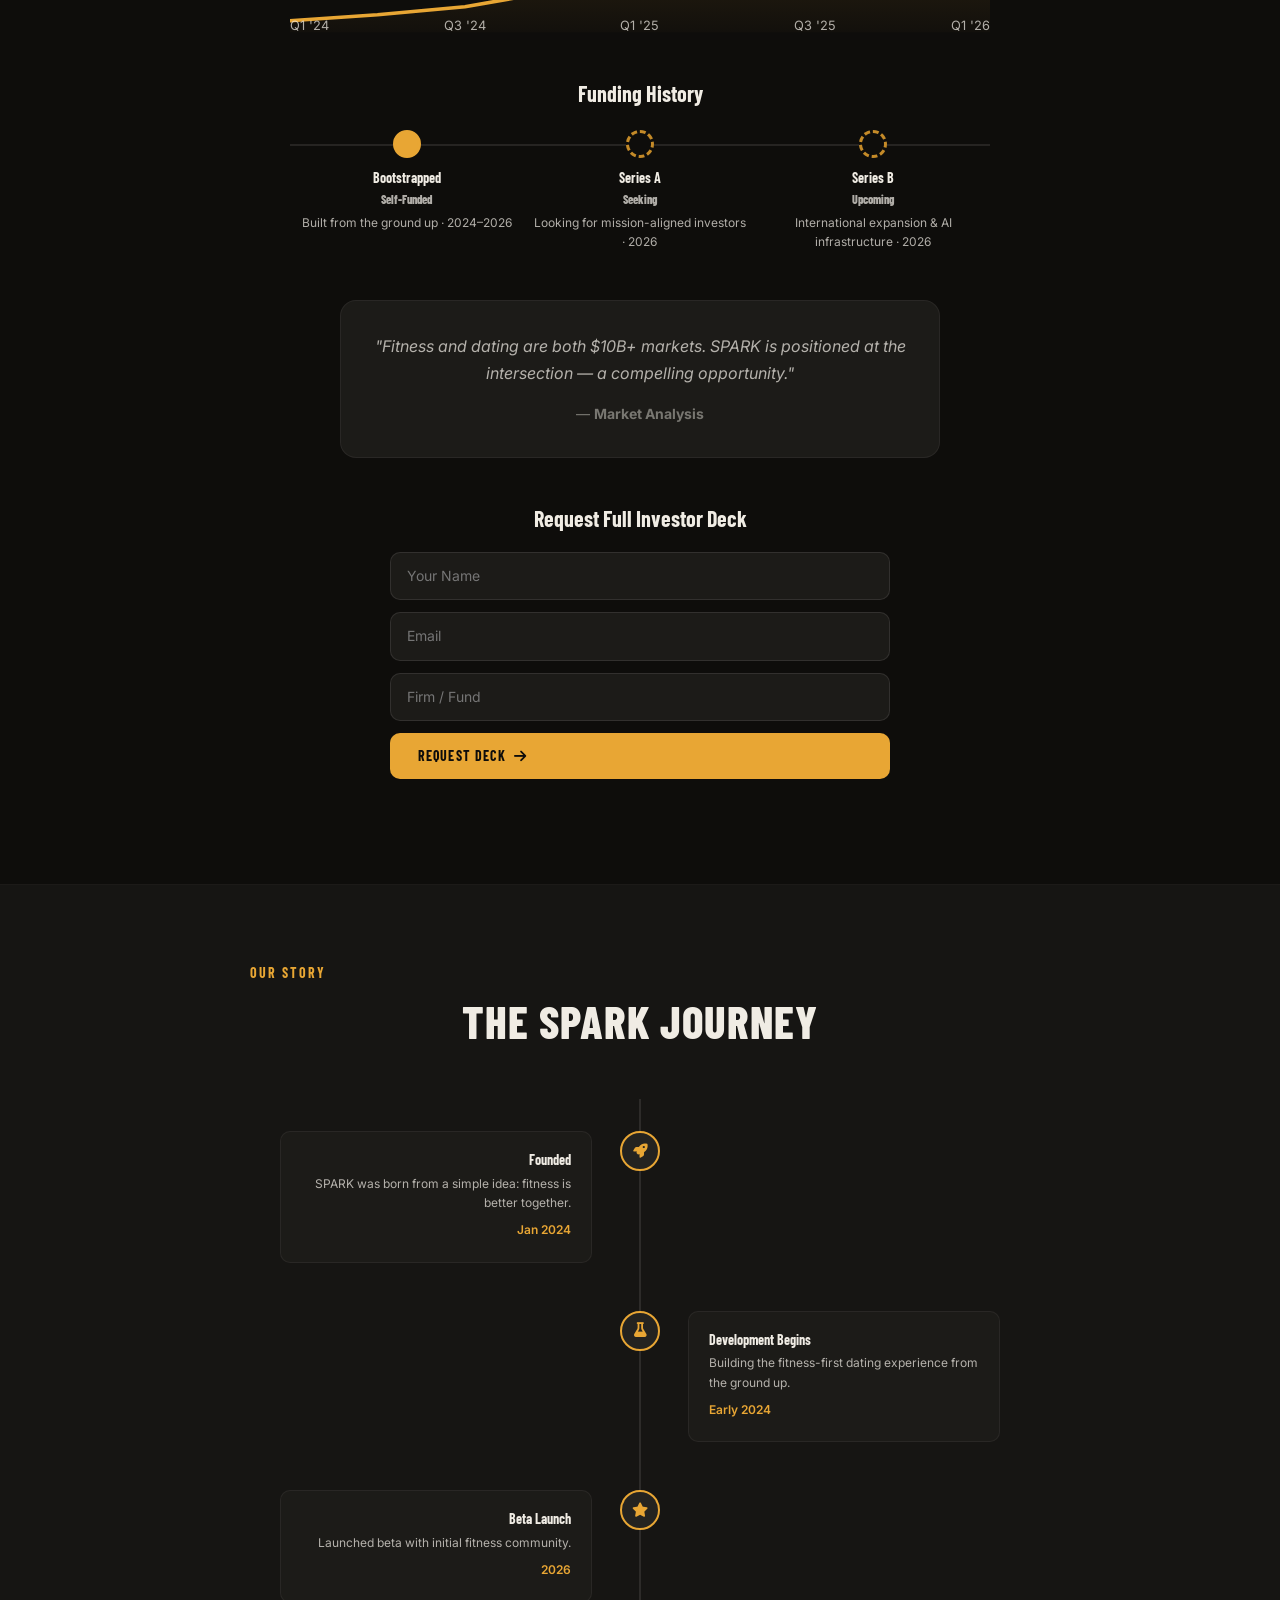
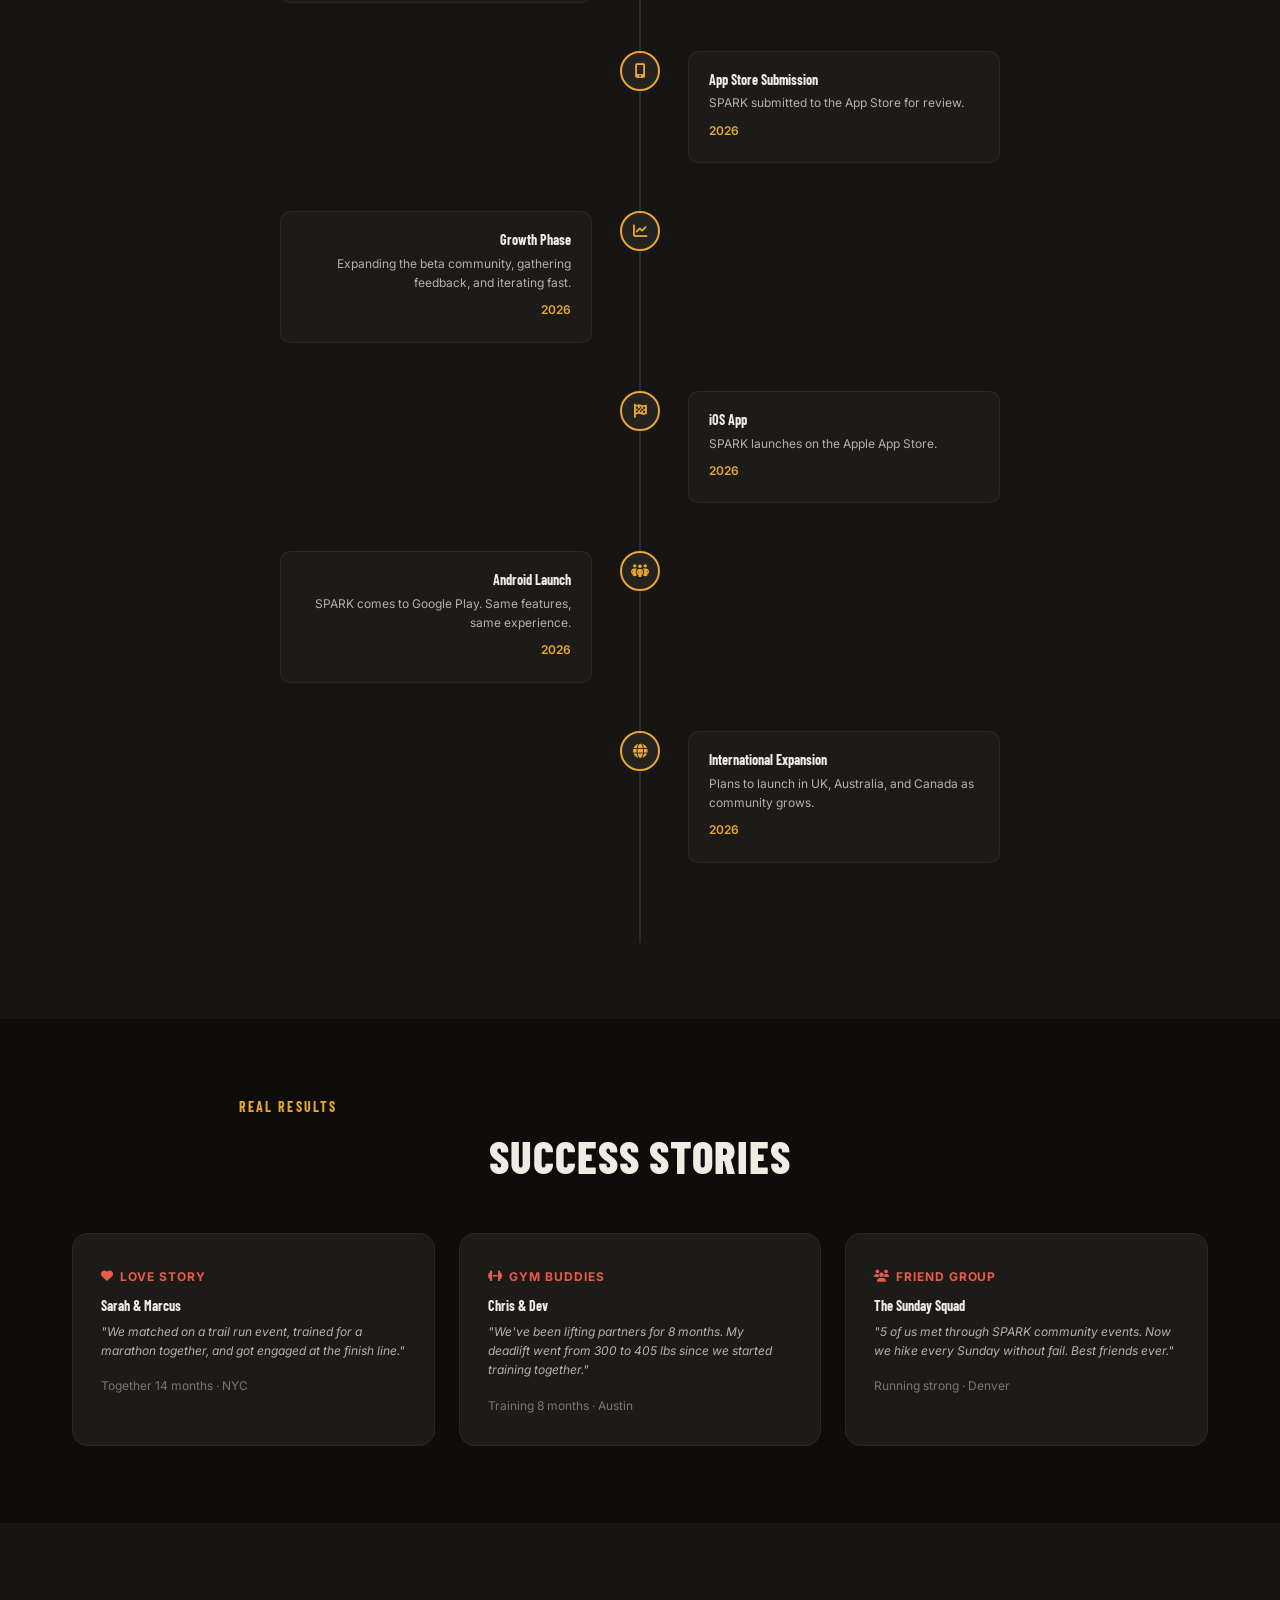
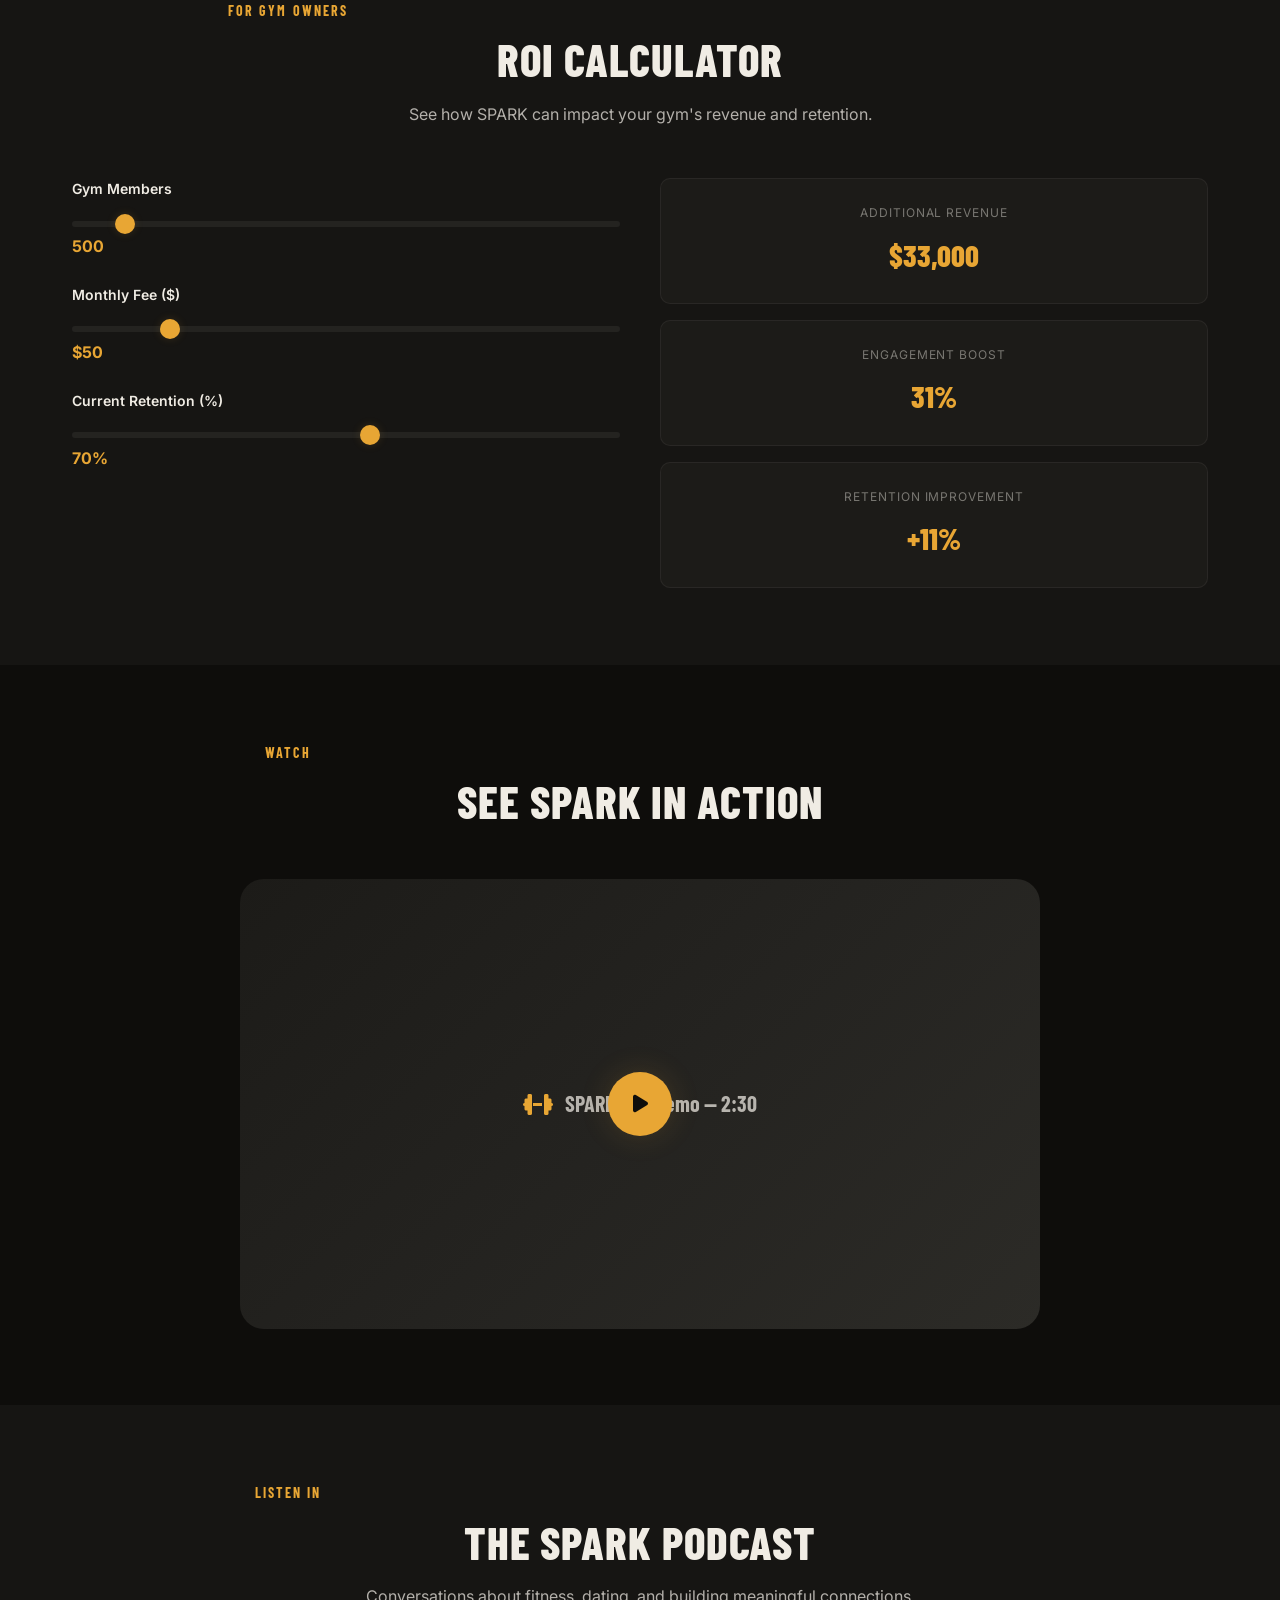
==== commit 6e5048a4: "fix(age-gate): align frontend to 18+ to match terms (B2b S2) The age verification modal in index.htm" ====
--- a/index.html
+++ b/index.html
@@ -21,12 +21,12 @@
   <div class="age-gate" id="ageGate" role="dialog" aria-modal="true" aria-label="Age verification">
     <div class="age-gate__card">
       <h2 class="age-gate__title">Age Verification</h2>
-      <p class="age-gate__subtitle">You must be 17 or older to use SPARK.</p>
+      <p class="age-gate__subtitle">You must be 18 or older to use SPARK.</p>
       <div class="age-gate__buttons" id="ageGateButtons">
-        <button id="ageConfirm" class="btn btn--primary">Yes, I'm 17 or older</button>
-        <button id="ageDeny" class="btn btn--outline">I'm under 17</button>
-      </div>
-      <p class="age-gate__denied" id="ageGateDenied" hidden>Sorry, SPARK requires users to be at least 17 years old.</p>
+        <button id="ageConfirm" class="btn btn--primary">Yes, I'm 18 or older</button>
+        <button id="ageDeny" class="btn btn--outline">I'm under 18</button>
+      </div>
+      <p class="age-gate__denied" id="ageGateDenied" hidden>Sorry, SPARK requires users to be at least 18 years old.</p>
     </div>
   </div>
 
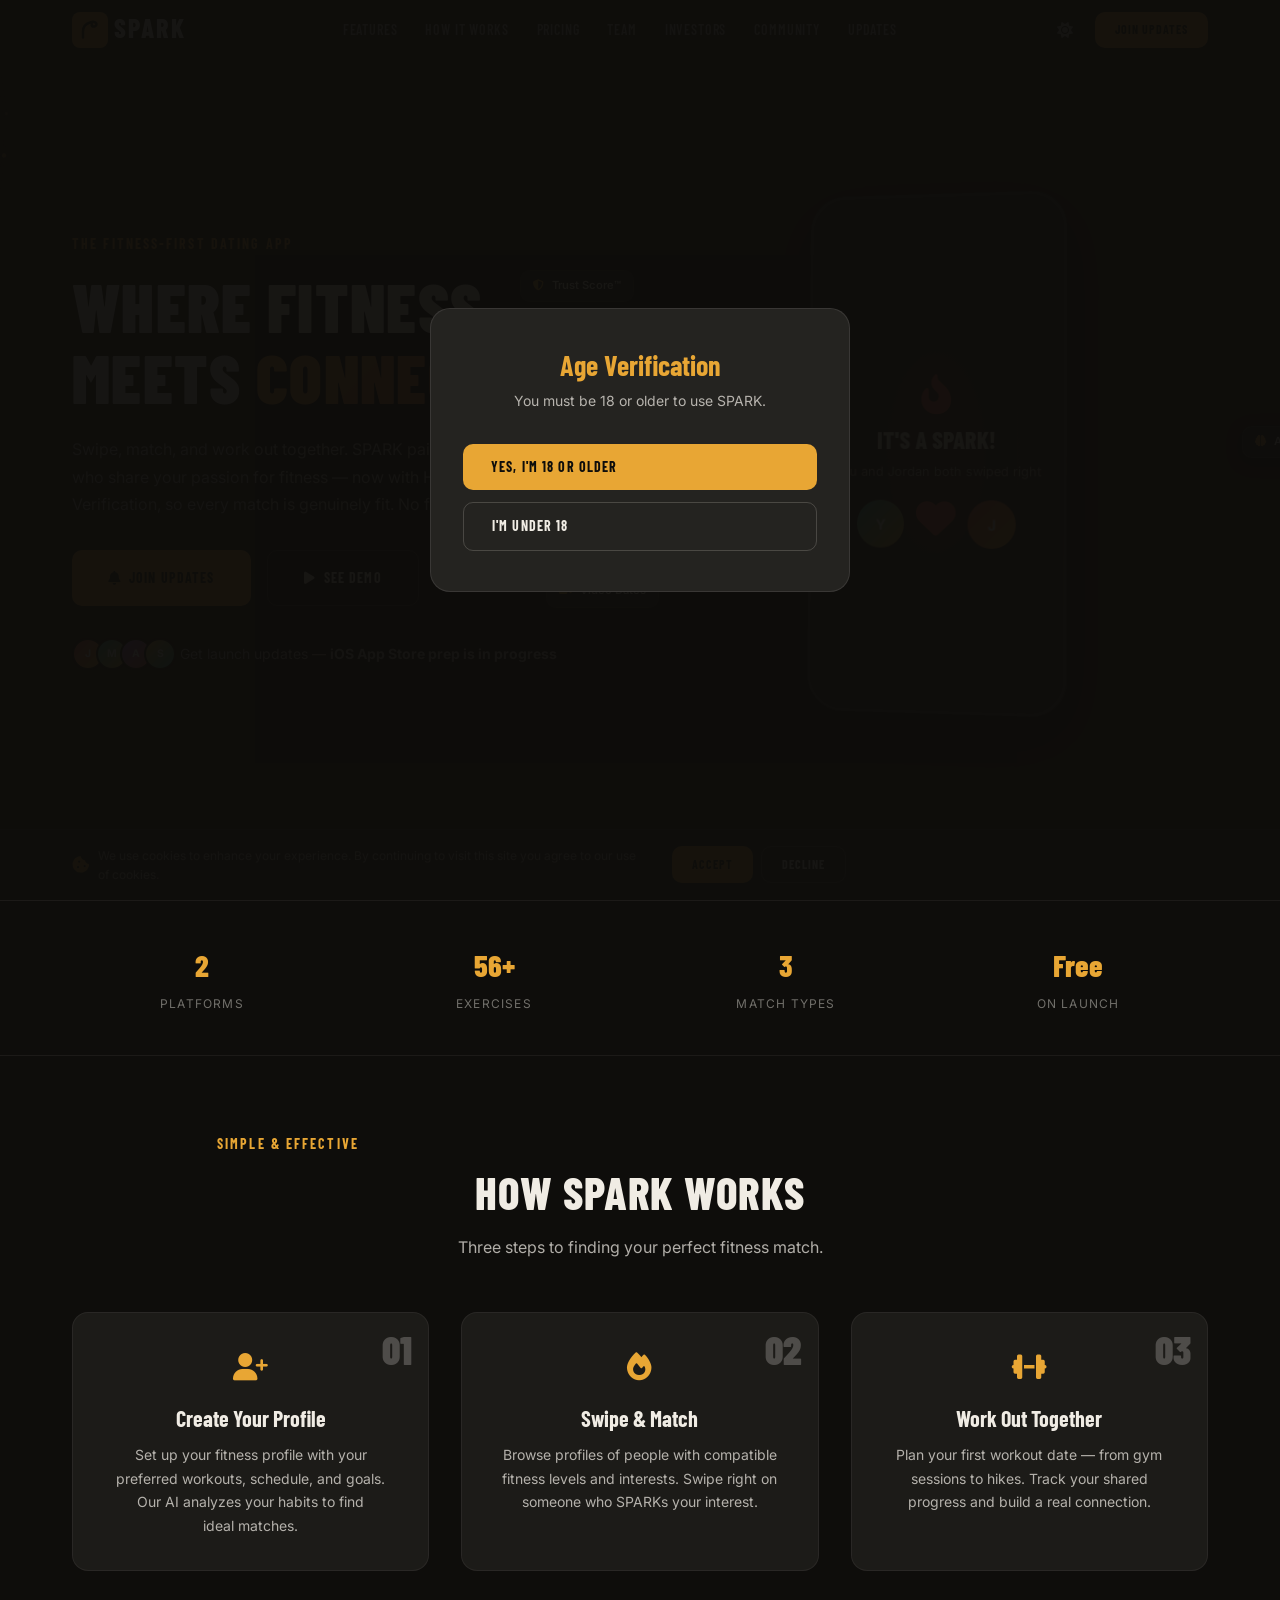
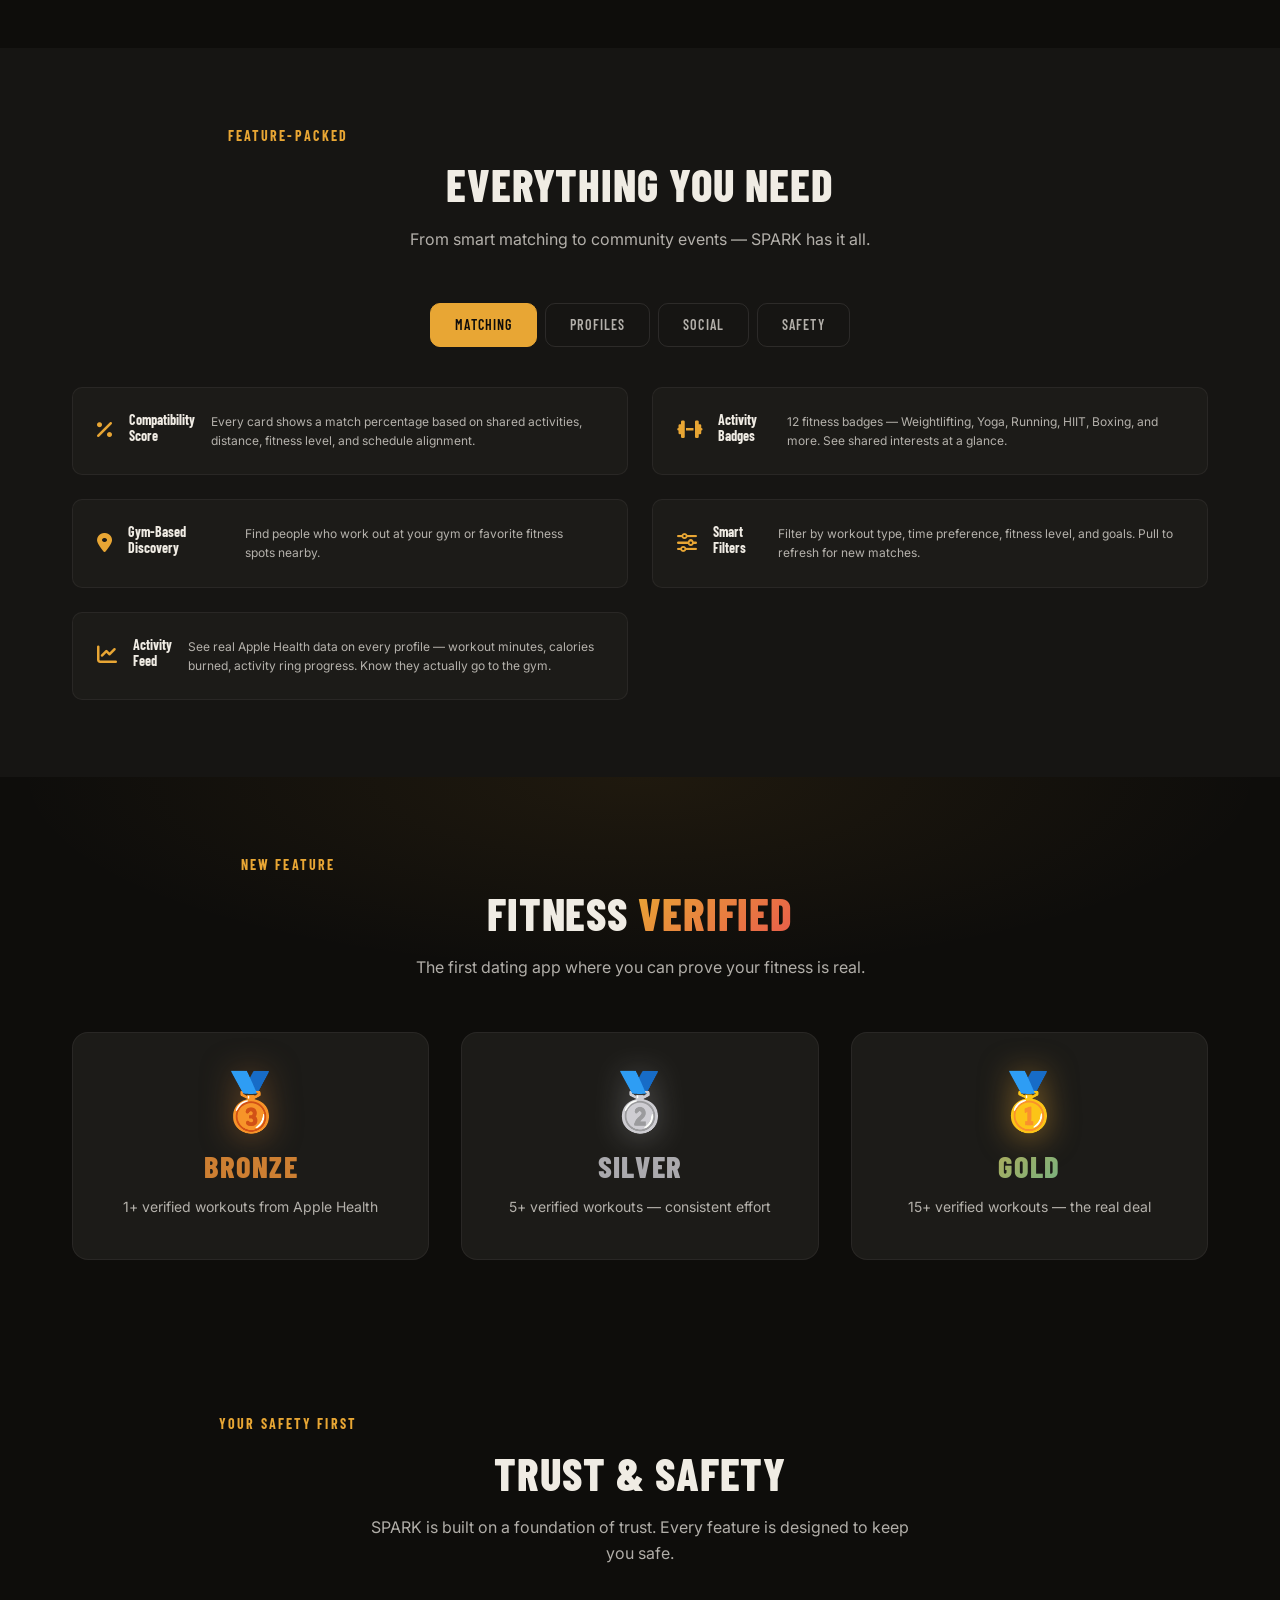
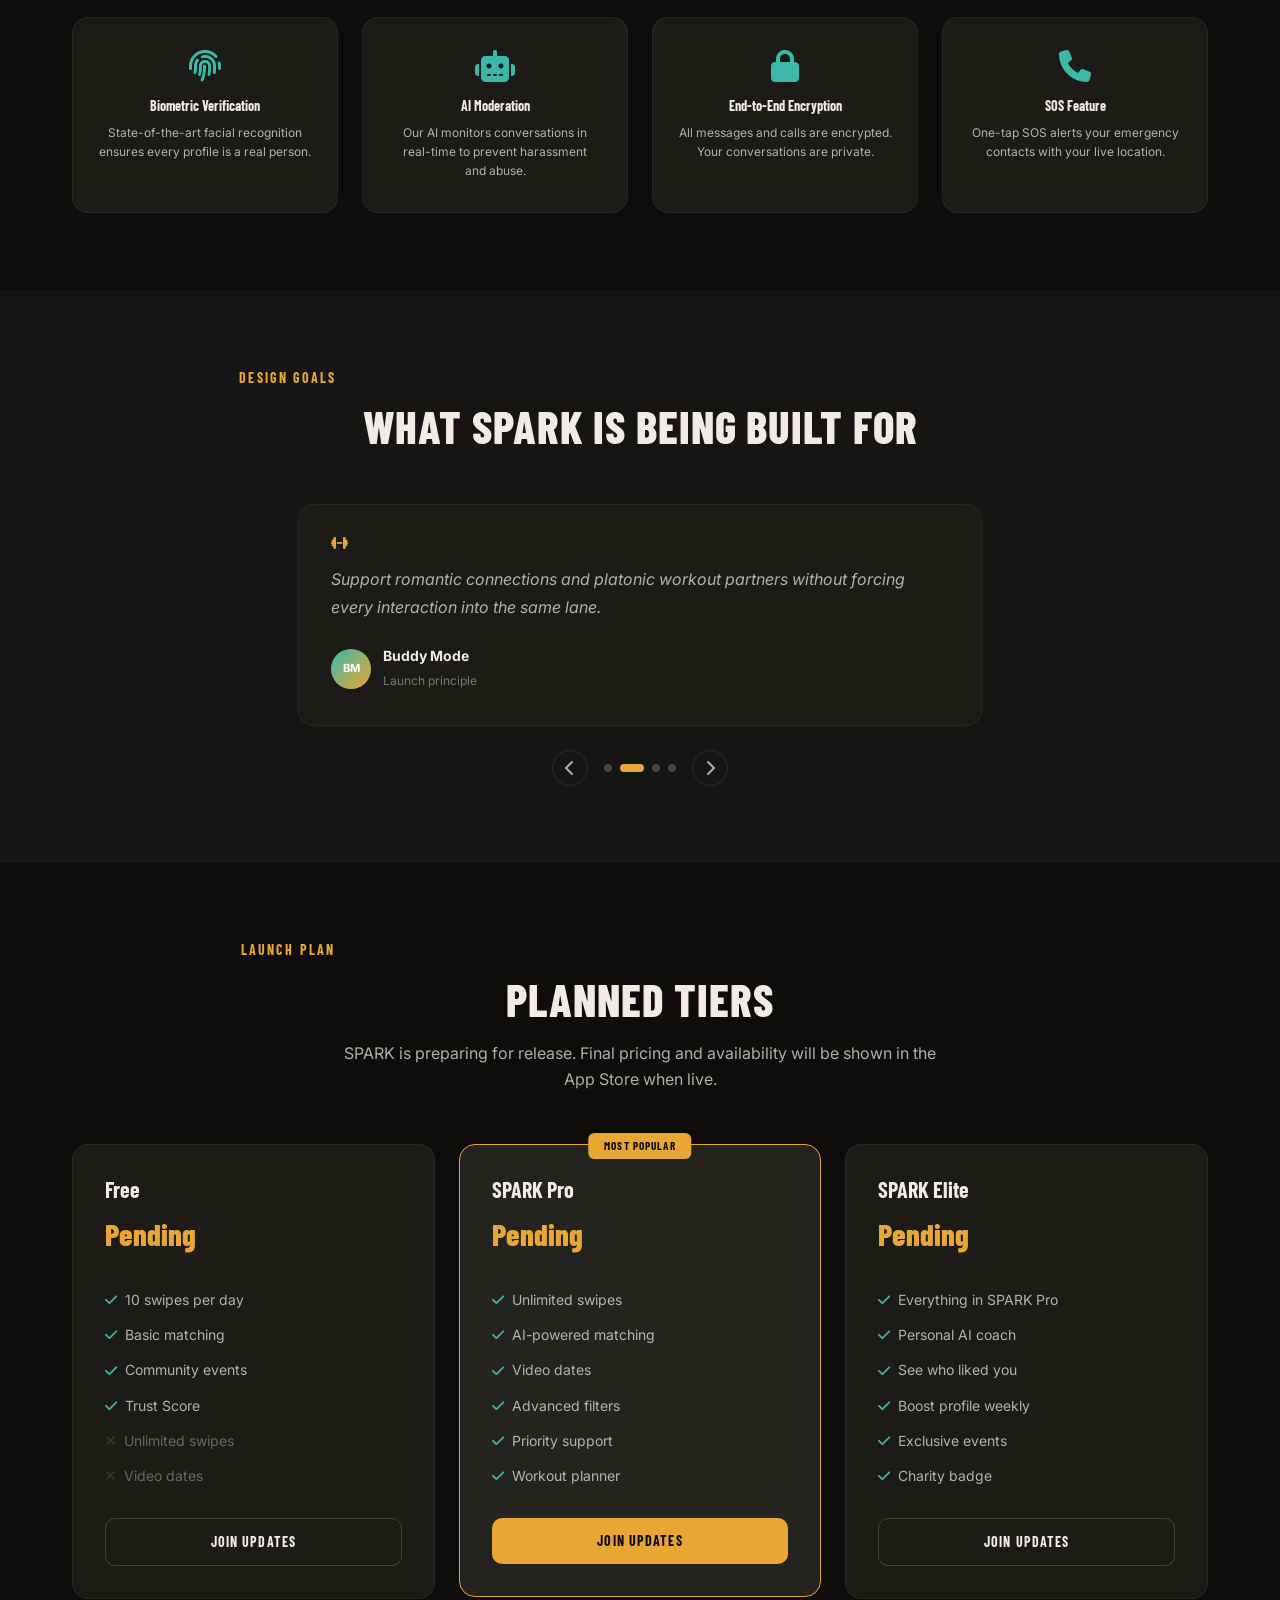
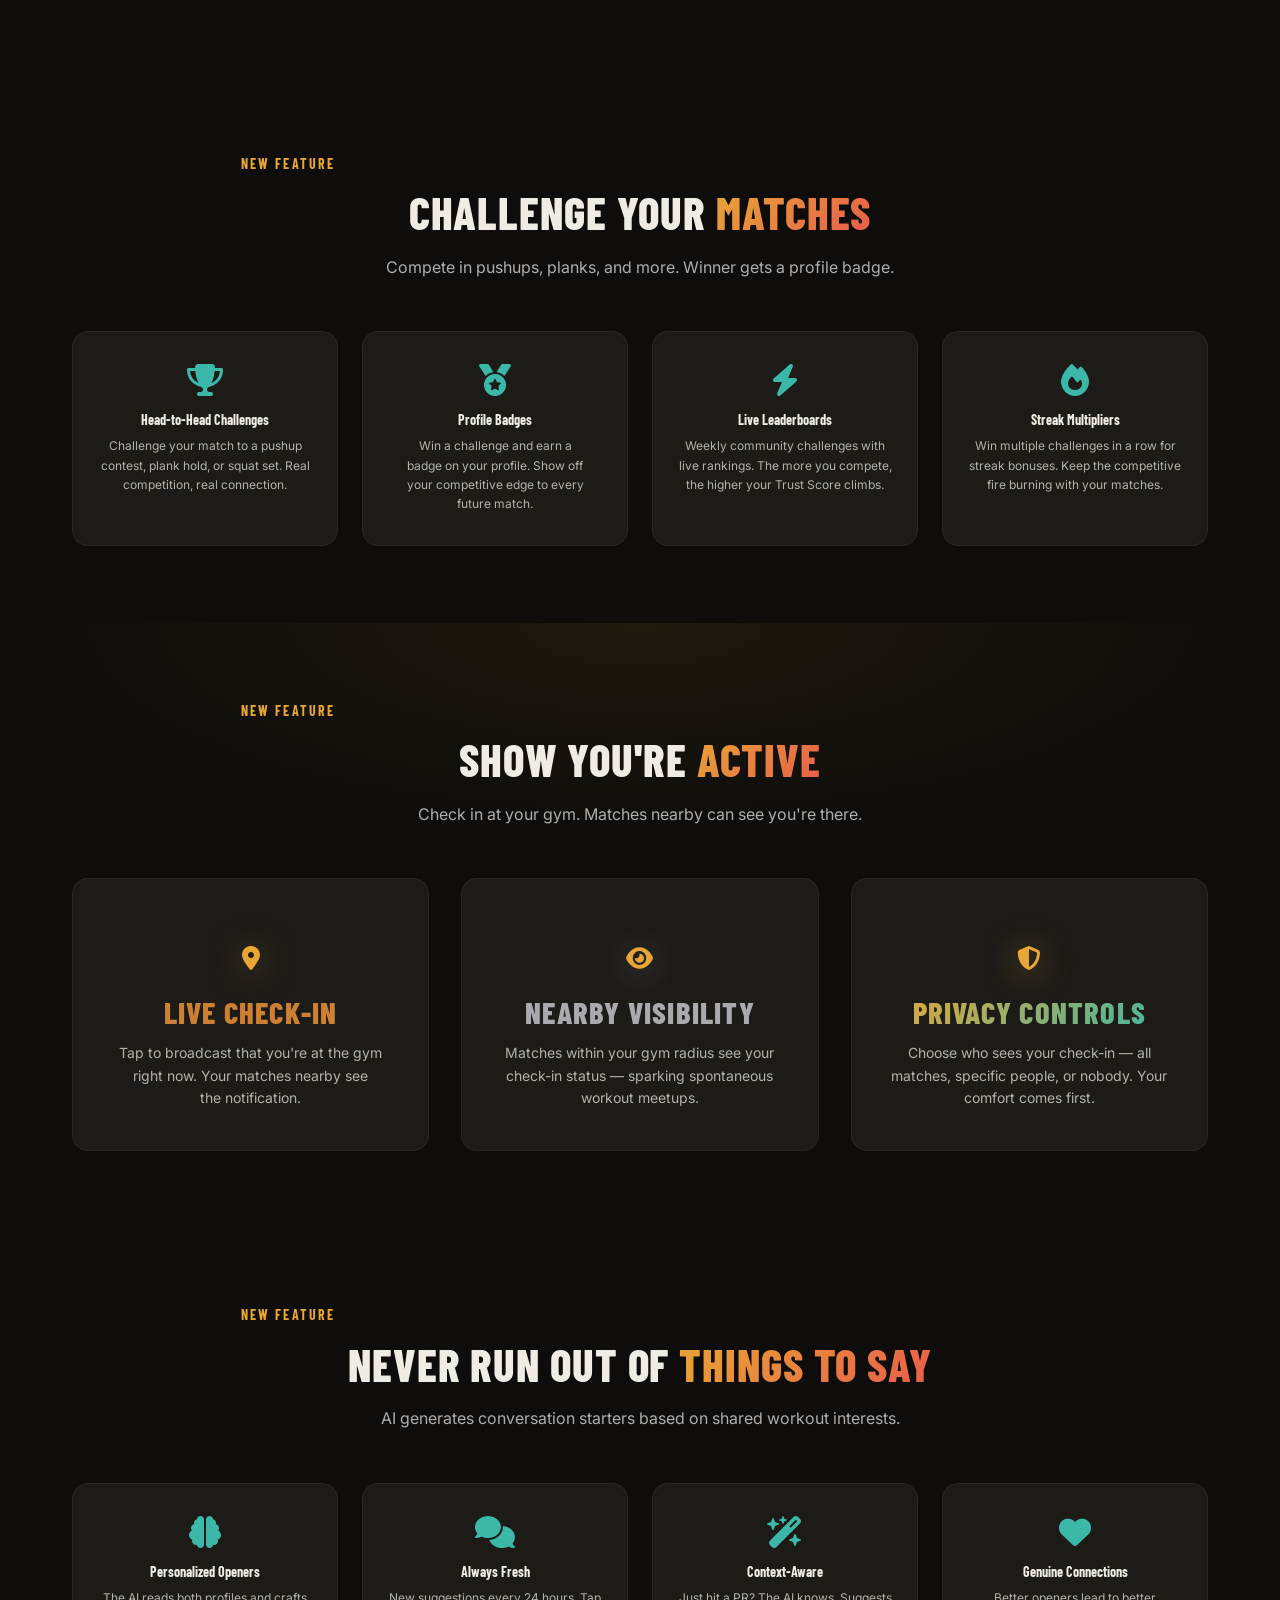
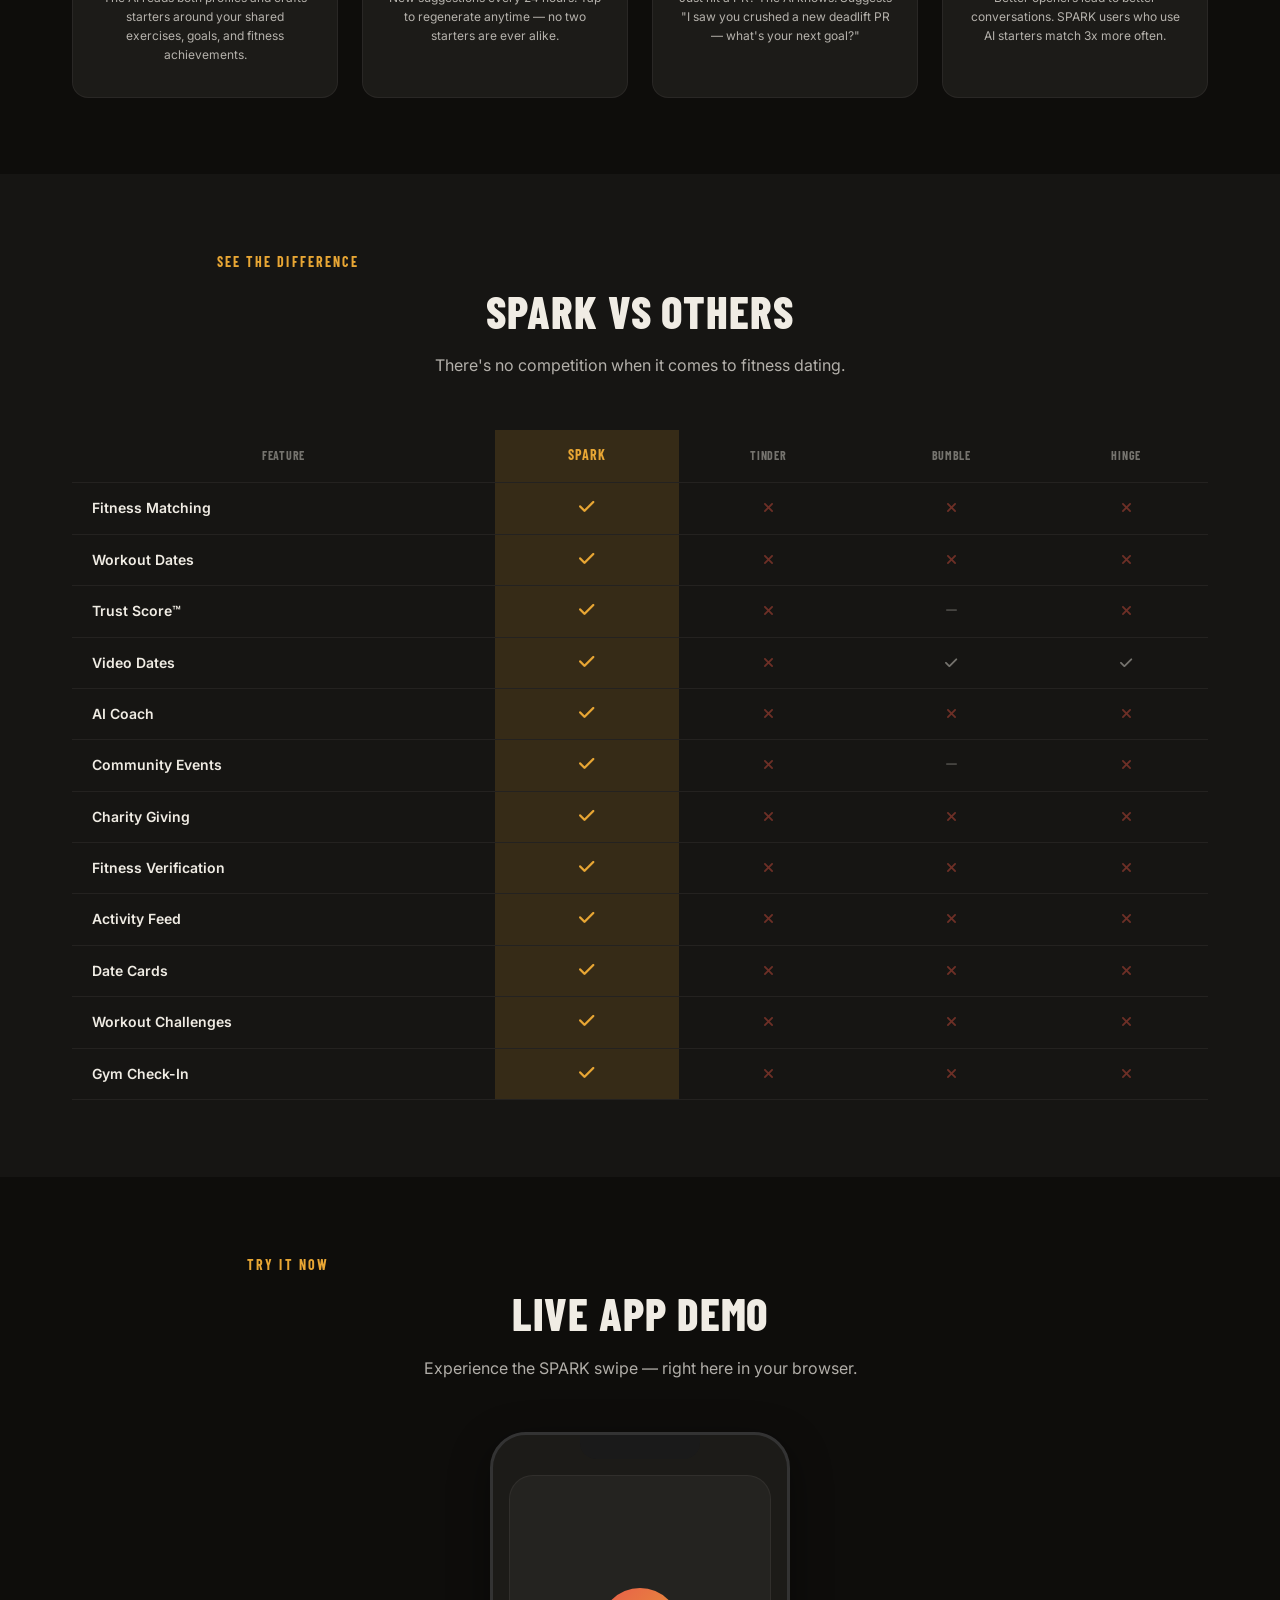
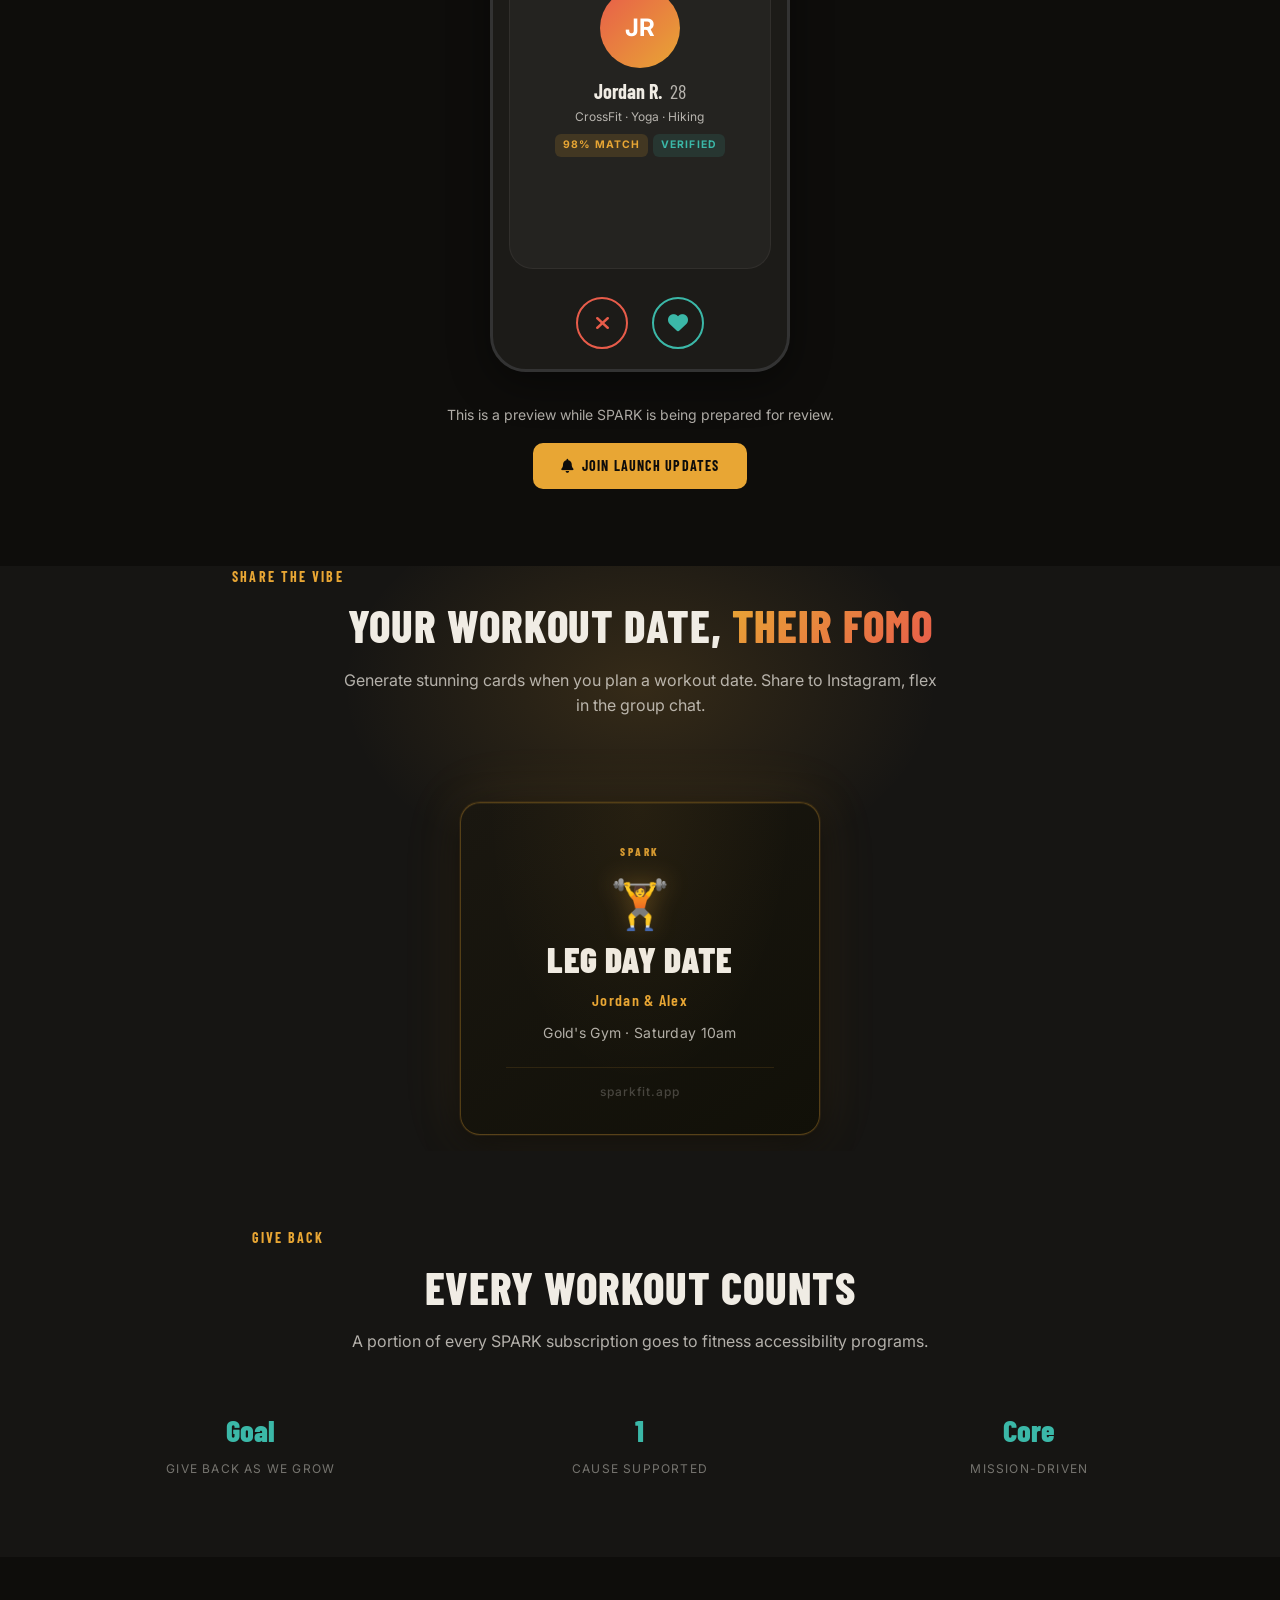
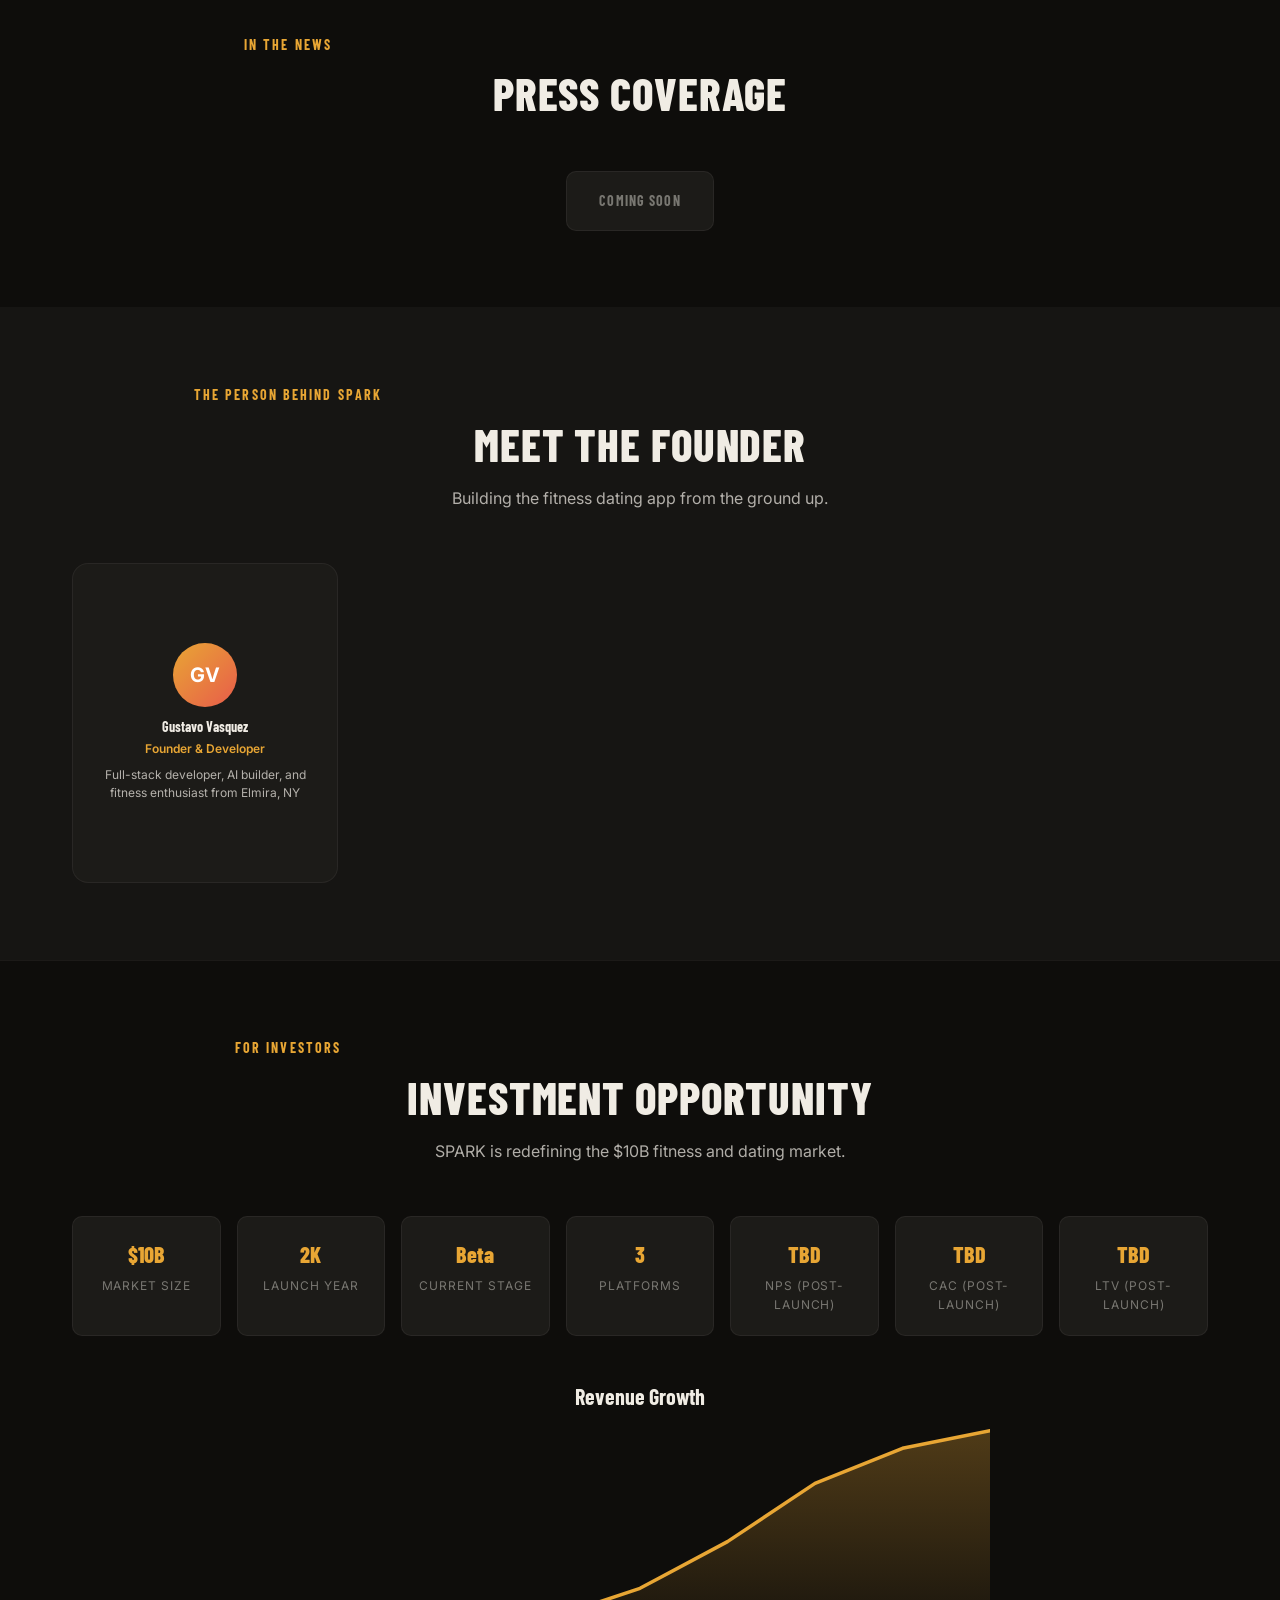
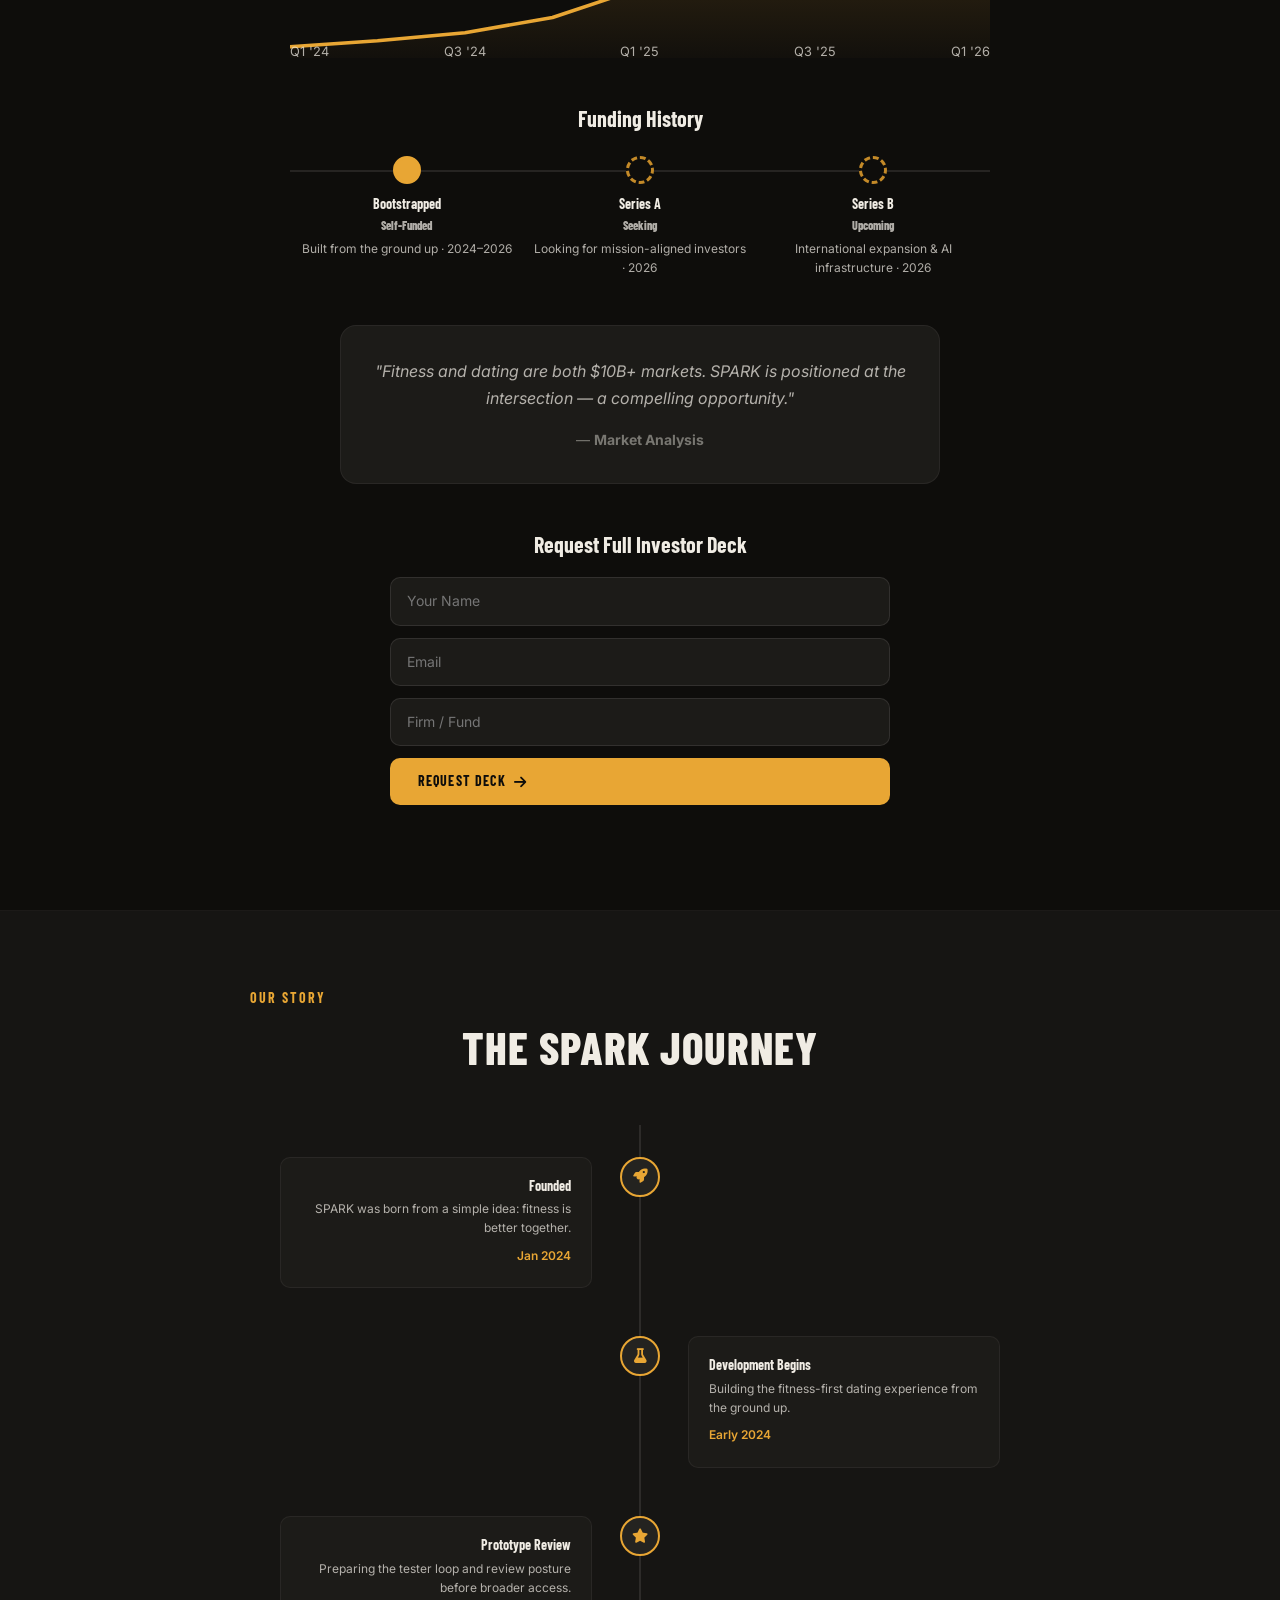
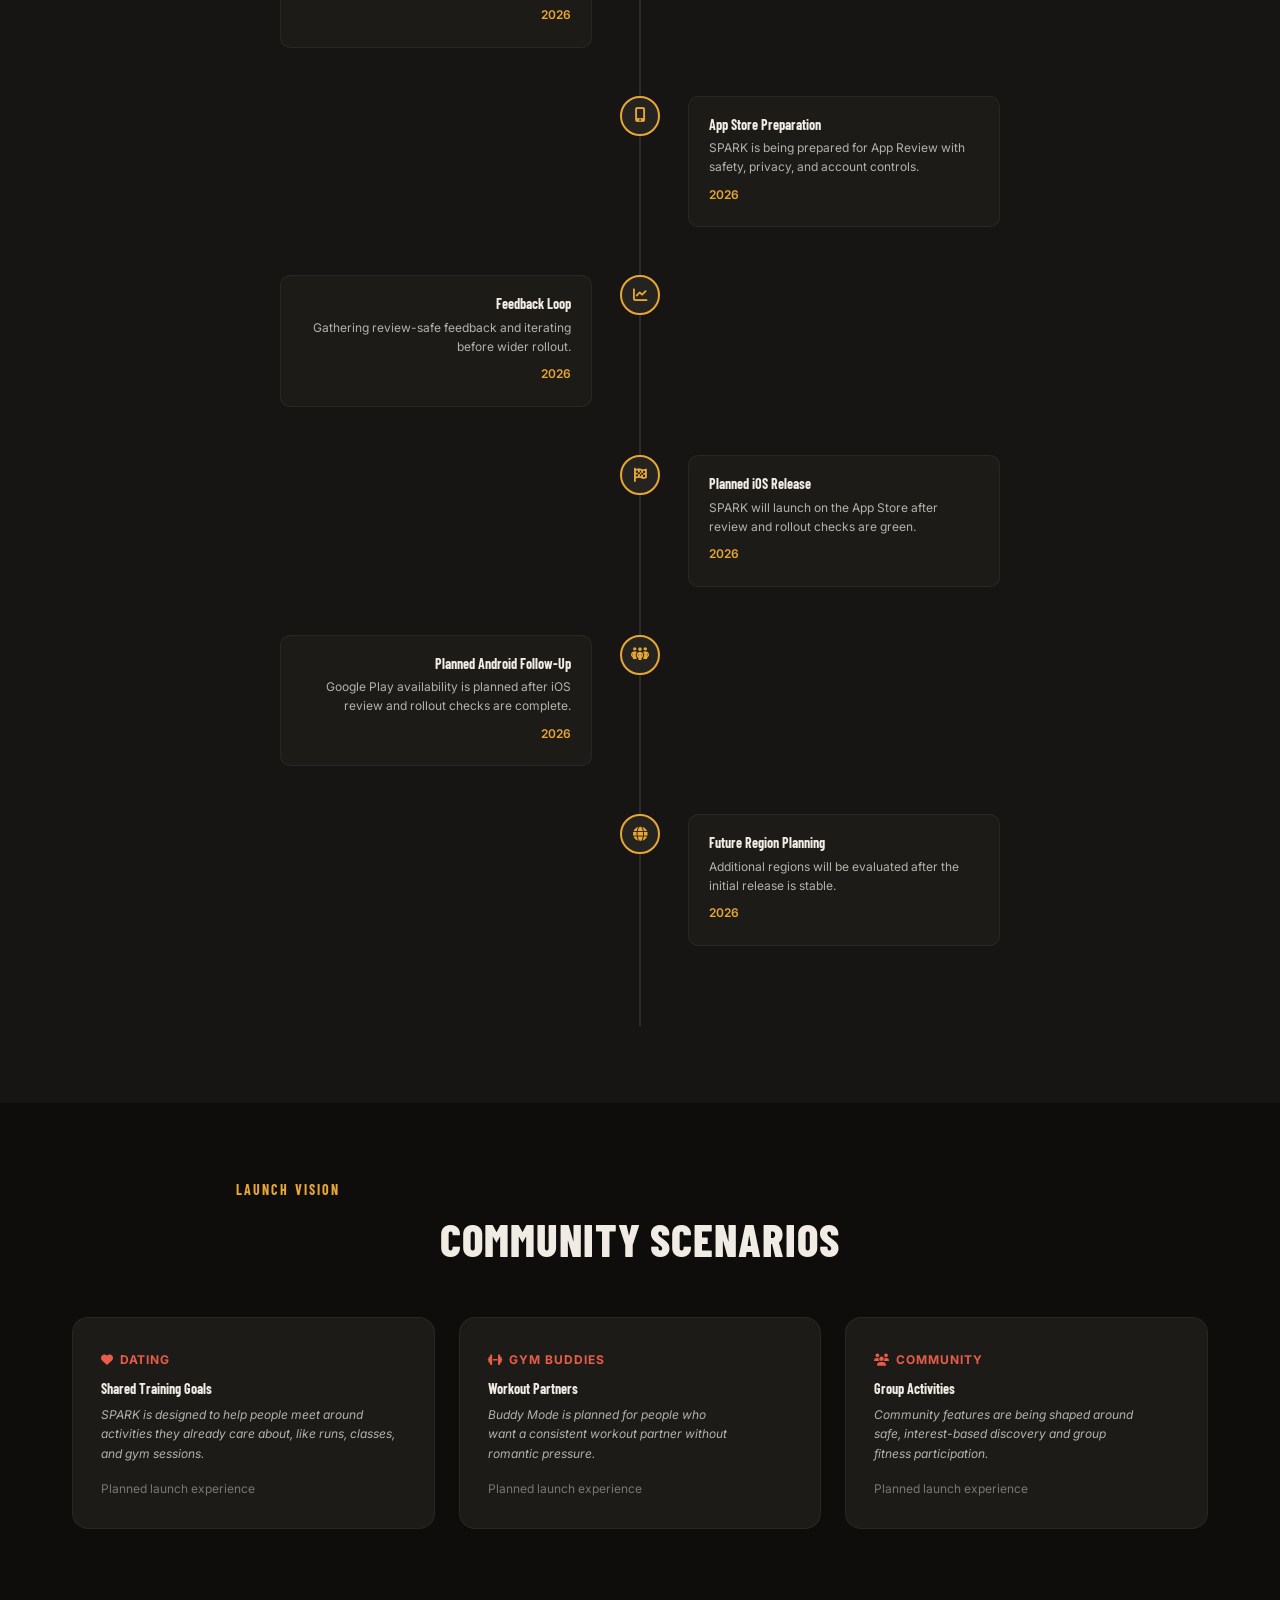
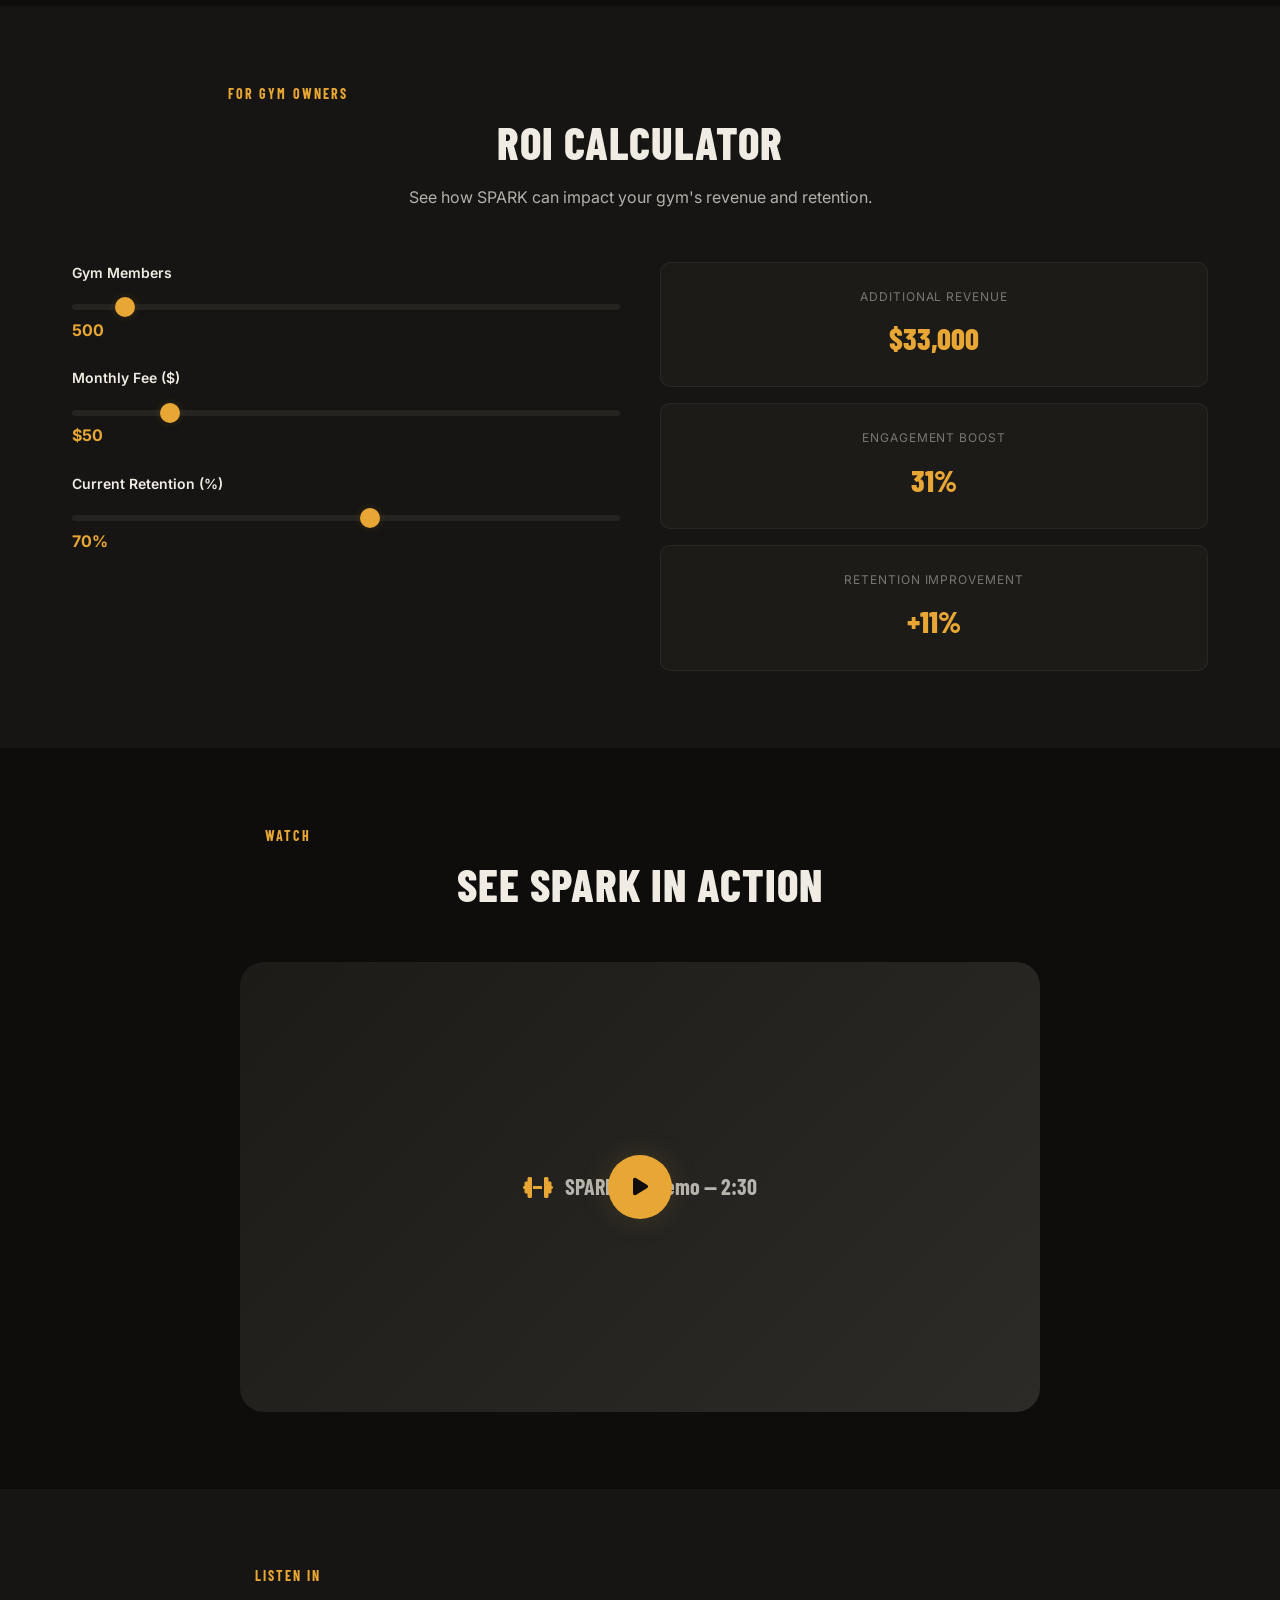
==== commit 6d07bfad: "fix(site): park SPARK launch claims and capture leads" ====
--- a/index.html
+++ b/index.html
@@ -4,7 +4,7 @@
   <meta charset="UTF-8">
   <meta name="viewport" content="width=device-width, initial-scale=1.0">
   <title>SPARK — Where Fitness Meets Connection</title>
-  <meta name="description" content="SPARK is the fitness-first dating &amp; social app. Find workout partners, date with purpose, and join group fitness events. Now in beta.">
+  <meta name="description" content="SPARK is a fitness-first dating and social app in launch preparation. Join updates for TestFlight and App Store availability.">
 
   <link rel="preconnect" href="https://fonts.googleapis.com">
   <link rel="preconnect" href="https://fonts.gstatic.com" crossorigin>
@@ -49,13 +49,13 @@
         <a href="#team" role="menuitem">Team</a>
         <a href="#investors" role="menuitem">Investors</a>
         <a href="#community" role="menuitem">Community</a>
-        <a href="#download" role="menuitem">Download</a>
+        <a href="#download" role="menuitem">Updates</a>
       </div>
       <div class="nav__actions">
         <button id="themeToggle" class="nav__theme-btn" aria-label="Toggle dark/light mode" type="button">
           <i class="fa-solid fa-sun"></i>
         </button>
-        <a href="#download" class="btn btn--primary btn--sm">Get SPARK</a>
+        <a href="#download" class="btn btn--primary btn--sm">Join Updates</a>
       </div>
       <button class="hamburger" id="hamburger" aria-label="Toggle menu" aria-expanded="false" type="button">
         <span></span><span></span><span></span>
@@ -68,7 +68,7 @@
       <a href="#team" role="menuitem">Team</a>
       <a href="#investors" role="menuitem">Investors</a>
       <a href="#community" role="menuitem">Community</a>
-      <a href="#download" role="menuitem">Download</a>
+      <a href="#download" role="menuitem">Updates</a>
     </div>
   </nav>
 
@@ -83,7 +83,7 @@
           <h1 class="hero__title reveal">Where Fitness<br>Meets <span class="text-gradient">Connection</span></h1>
           <p class="hero__subtitle reveal">Swipe, match, and work out together. SPARK pairs you with people who share your passion for fitness — now with HealthKit Workout Verification, so every match is genuinely fit. No fake gym selfies, ever.</p>
           <div class="hero__ctas reveal">
-            <a href="#download" class="btn btn--primary btn--lg"><i class="fa-solid fa-download"></i> Download Free</a>
+            <a href="#download" class="btn btn--primary btn--lg"><i class="fa-solid fa-bell"></i> Join Updates</a>
             <a href="#demo" class="btn btn--outline btn--lg"><i class="fa-solid fa-play"></i> See Demo</a>
           </div>
           <div class="hero__proof reveal">
@@ -93,7 +93,7 @@
               <div class="hero__avatar" style="background:linear-gradient(135deg,var(--community-purple),var(--spark-red))">A</div>
               <div class="hero__avatar" style="background:linear-gradient(135deg,var(--gold),var(--buddy-teal))">S</div>
             </div>
-            <p>Join the beta — <strong>now on iOS & Android</strong></p>
+            <p>Get launch updates — <strong>iOS App Store prep is in progress</strong></p>
           </div>
         </div>
         <div class="hero__phone-wrapper reveal">
@@ -187,7 +187,7 @@
           </div>
           <div class="stat reveal stagger-item" data-stagger="3">
             <span class="stat__number">Free</span>
-            <span class="stat__label">To Download</span>
+            <span class="stat__label">On Launch</span>
           </div>
         </div>
       </div>
@@ -354,42 +354,42 @@
       </div>
     </section>
 
-    <!-- ==================== TESTIMONIALS ==================== -->
-    <section class="testimonials-section" aria-label="Testimonials">
-      <div class="container">
-        <div class="section-header text-center">
-          <p class="section-label reveal">Love Stories</p>
-          <h2 class="section-title reveal">What Our Members Say</h2>
+    <!-- ==================== LAUNCH PRINCIPLES ==================== -->
+    <section class="testimonials-section" aria-label="Launch principles">
+      <div class="container">
+        <div class="section-header text-center">
+          <p class="section-label reveal">Design Goals</p>
+          <h2 class="section-title reveal">What SPARK Is Being Built For</h2>
         </div>
         <div class="carousel">
           <div class="carousel__viewport">
             <div class="carousel__track" id="carouselTrack">
               <div class="carousel__slide">
                 <blockquote class="testimonial-card">
-                  <div class="testimonial-card__stars"><i class="fa-solid fa-star"></i><i class="fa-solid fa-star"></i><i class="fa-solid fa-star"></i><i class="fa-solid fa-star"></i><i class="fa-solid fa-star"></i></div>
-                  <p>"I met my fiancé on SPARK during a community 5K run. We've been inseparable since — both in the gym and in life."</p>
-                  <footer><div class="testimonial-card__avatar" style="background:linear-gradient(135deg,var(--spark-red),var(--gold))">SR</div><div><strong>Sarah R.</strong><span>Marathon Runner · NYC</span></div></footer>
+                  <div class="testimonial-card__stars"><i class="fa-solid fa-heart"></i></div>
+                  <p>Meet people through fitness-first contexts like classes, runs, lifting sessions, and group activities.</p>
+                  <footer><div class="testimonial-card__avatar" style="background:linear-gradient(135deg,var(--spark-red),var(--gold))">FT</div><div><strong>Fitness-first</strong><span>Launch principle</span></div></footer>
                 </blockquote>
               </div>
               <div class="carousel__slide">
                 <blockquote class="testimonial-card">
-                  <div class="testimonial-card__stars"><i class="fa-solid fa-star"></i><i class="fa-solid fa-star"></i><i class="fa-solid fa-star"></i><i class="fa-solid fa-star"></i><i class="fa-solid fa-star"></i></div>
-                  <p>"Finally, a dating app that gets it. No awkward dinner dates — just great workouts with amazing people."</p>
-                  <footer><div class="testimonial-card__avatar" style="background:linear-gradient(135deg,var(--buddy-teal),var(--gold))">MK</div><div><strong>Mike K.</strong><span>CrossFit Coach · LA</span></div></footer>
+                  <div class="testimonial-card__stars"><i class="fa-solid fa-dumbbell"></i></div>
+                  <p>Support romantic connections and platonic workout partners without forcing every interaction into the same lane.</p>
+                  <footer><div class="testimonial-card__avatar" style="background:linear-gradient(135deg,var(--buddy-teal),var(--gold))">BM</div><div><strong>Buddy Mode</strong><span>Launch principle</span></div></footer>
                 </blockquote>
               </div>
               <div class="carousel__slide">
                 <blockquote class="testimonial-card">
-                  <div class="testimonial-card__stars"><i class="fa-solid fa-star"></i><i class="fa-solid fa-star"></i><i class="fa-solid fa-star"></i><i class="fa-solid fa-star"></i><i class="fa-solid fa-star"></i></div>
-                  <p>"The Trust Score feature made me feel so safe meeting someone for the first time. Every app should have this."</p>
-                  <footer><div class="testimonial-card__avatar" style="background:linear-gradient(135deg,var(--community-purple),var(--spark-red))">AL</div><div><strong>Amina L.</strong><span>Yoga Instructor · London</span></div></footer>
+                  <div class="testimonial-card__stars"><i class="fa-solid fa-shield-halved"></i></div>
+                  <p>Prioritize reporting, verification, account controls, and safety copy before expanding public access.</p>
+                  <footer><div class="testimonial-card__avatar" style="background:linear-gradient(135deg,var(--community-purple),var(--spark-red))">SF</div><div><strong>Safety focus</strong><span>Launch principle</span></div></footer>
                 </blockquote>
               </div>
               <div class="carousel__slide">
                 <blockquote class="testimonial-card">
-                  <div class="testimonial-card__stars"><i class="fa-solid fa-star"></i><i class="fa-solid fa-star"></i><i class="fa-solid fa-star"></i><i class="fa-solid fa-star"></i><i class="fa-solid fa-star"></i></div>
-                  <p>"Found my gym buddy within a week. We push each other every day and our lifts have gone through the roof!"</p>
-                  <footer><div class="testimonial-card__avatar" style="background:linear-gradient(135deg,var(--gold),var(--buddy-teal))">DT</div><div><strong>Derek T.</strong><span>Powerlifter · Chicago</span></div></footer>
+                  <div class="testimonial-card__stars"><i class="fa-solid fa-users"></i></div>
+                  <p>Shape community features around consent, moderation, and activity-based discovery.</p>
+                  <footer><div class="testimonial-card__avatar" style="background:linear-gradient(135deg,var(--gold),var(--buddy-teal))">CM</div><div><strong>Community</strong><span>Launch principle</span></div></footer>
                 </blockquote>
               </div>
             </div>
@@ -407,13 +407,13 @@
     <section id="pricing" class="pricing-section" aria-label="Pricing">
       <div class="container">
         <div class="section-header text-center">
-          <p class="section-label reveal">Simple Pricing</p>
-          <h2 class="section-title reveal">Choose Your Plan</h2>
-          <p class="section-subtitle reveal">Start free, upgrade when you're ready.</p>
+          <p class="section-label reveal">Launch Plan</p>
+          <h2 class="section-title reveal">Planned Tiers</h2>
+          <p class="section-subtitle reveal">SPARK is preparing for release. Final pricing and availability will be shown in the App Store when live.</p>
         </div>
         <div class="pricing__grid">
           <div class="pricing-card reveal stagger-item" data-stagger="0">
-            <div class="pricing-card__header"><h3>Free</h3><div class="pricing-card__price">$0<span>/mo</span></div></div>
+            <div class="pricing-card__header"><h3>Free</h3><div class="pricing-card__price">Pending</div></div>
             <ul class="pricing-card__features">
               <li><i class="fa-solid fa-check"></i> 10 swipes per day</li>
               <li><i class="fa-solid fa-check"></i> Basic matching</li>
@@ -422,11 +422,11 @@
               <li class="pricing-card__feature--disabled"><i class="fa-solid fa-xmark"></i> Unlimited swipes</li>
               <li class="pricing-card__feature--disabled"><i class="fa-solid fa-xmark"></i> Video dates</li>
             </ul>
-            <a href="#download" class="btn btn--outline btn--block">Get Started</a>
+            <a href="#download" class="btn btn--outline btn--block">Join Updates</a>
           </div>
           <div class="pricing-card pricing-card--featured reveal stagger-item" data-stagger="1">
             <div class="pricing-card__badge">Most Popular</div>
-            <div class="pricing-card__header"><h3>SPARK Pro</h3><div class="pricing-card__price">$9.99<span>/mo</span></div></div>
+            <div class="pricing-card__header"><h3>SPARK Pro</h3><div class="pricing-card__price">Pending</div></div>
             <ul class="pricing-card__features">
               <li><i class="fa-solid fa-check"></i> Unlimited swipes</li>
               <li><i class="fa-solid fa-check"></i> AI-powered matching</li>
@@ -435,10 +435,10 @@
               <li><i class="fa-solid fa-check"></i> Priority support</li>
               <li><i class="fa-solid fa-check"></i> Workout planner</li>
             </ul>
-            <a href="#download" class="btn btn--primary btn--block">Start Free Trial</a>
+            <a href="#download" class="btn btn--primary btn--block">Join Updates</a>
           </div>
           <div class="pricing-card reveal stagger-item" data-stagger="2">
-            <div class="pricing-card__header"><h3>SPARK Elite</h3><div class="pricing-card__price">$19.99<span>/mo</span></div></div>
+            <div class="pricing-card__header"><h3>SPARK Elite</h3><div class="pricing-card__price">Pending</div></div>
             <ul class="pricing-card__features">
               <li><i class="fa-solid fa-check"></i> Everything in SPARK Pro</li>
               <li><i class="fa-solid fa-check"></i> Personal AI coach</li>
@@ -447,7 +447,7 @@
               <li><i class="fa-solid fa-check"></i> Exclusive events</li>
               <li><i class="fa-solid fa-check"></i> Charity badge</li>
             </ul>
-            <a href="#download" class="btn btn--outline btn--block">Go Elite</a>
+            <a href="#download" class="btn btn--outline btn--block">Join Updates</a>
           </div>
         </div>
       </div>
@@ -639,8 +639,8 @@
             </div>
           </div>
           <div class="demo__cta">
-            <p>This is just a preview — the real magic is in the app.</p>
-            <a href="#download" class="btn btn--primary"><i class="fa-solid fa-download"></i> Download the Full App</a>
+            <p>This is a preview while SPARK is being prepared for review.</p>
+            <a href="#download" class="btn btn--primary"><i class="fa-solid fa-bell"></i> Join Launch Updates</a>
           </div>
         </div>
       </div>
@@ -685,7 +685,7 @@
             <span class="charity-stat__label">Cause Supported</span>
           </div>
           <div class="charity-stat reveal stagger-item" data-stagger="2">
-            <span class="charity-stat__number">100%</span>
+            <span class="charity-stat__number">Core</span>
             <span class="charity-stat__label">Mission-Driven</span>
           </div>
         </div>
@@ -731,7 +731,7 @@
               </div>
             </div>
           </div>
-        </div></div>
+        </div>
       </div>
     </section>
 
@@ -835,8 +835,7 @@
 
         <div class="investor__cta reveal">
           <h3>Request Full Investor Deck</h3>
-          <form id="investorForm" class="investor-form" action="https://api.web3forms.com/submit" method="POST">
-            <input type="hidden" name="access_key" value="33d53555-6c83-4eeb-8175-bcedcd48b63e">
+          <form id="investorForm" class="investor-form" action="/api/lead" method="POST">
             <input type="hidden" name="subject" value="Investor Deck Request — SPARK">
             <input type="text" name="name" placeholder="Your Name" required aria-label="Your name">
             <input type="email" name="email" placeholder="Email" required aria-label="Email address">
@@ -867,57 +866,57 @@
           </div>
           <div class="timeline__item timeline__item--left reveal" data-stagger="2">
             <div class="timeline__icon"><i class="fa-solid fa-star"></i></div>
-            <div class="timeline__content"><h4>Beta Launch</h4><p>Launched beta with initial fitness community.</p><span class="timeline__date">2026</span></div>
+            <div class="timeline__content"><h4>Prototype Review</h4><p>Preparing the tester loop and review posture before broader access.</p><span class="timeline__date">2026</span></div>
           </div>
           <div class="timeline__item timeline__item--right reveal" data-stagger="3">
             <div class="timeline__icon"><i class="fa-solid fa-mobile-screen-button"></i></div>
-            <div class="timeline__content"><h4>App Store Submission</h4><p>SPARK submitted to the App Store for review.</p><span class="timeline__date">2026</span></div>
+            <div class="timeline__content"><h4>App Store Preparation</h4><p>SPARK is being prepared for App Review with safety, privacy, and account controls.</p><span class="timeline__date">2026</span></div>
           </div>
           <div class="timeline__item timeline__item--left reveal" data-stagger="4">
             <div class="timeline__icon"><i class="fa-solid fa-chart-line"></i></div>
-            <div class="timeline__content"><h4>Growth Phase</h4><p>Expanding the beta community, gathering feedback, and iterating fast.</p><span class="timeline__date">2026</span></div>
+            <div class="timeline__content"><h4>Feedback Loop</h4><p>Gathering review-safe feedback and iterating before wider rollout.</p><span class="timeline__date">2026</span></div>
           </div>
           <div class="timeline__item timeline__item--right reveal" data-stagger="5">
             <div class="timeline__icon"><i class="fa-solid fa-flag-checkered"></i></div>
-            <div class="timeline__content"><h4>iOS App</h4><p>SPARK launches on the Apple App Store.</p><span class="timeline__date">2026</span></div>
+            <div class="timeline__content"><h4>Planned iOS Release</h4><p>SPARK will launch on the App Store after review and rollout checks are green.</p><span class="timeline__date">2026</span></div>
           </div>
           <div class="timeline__item timeline__item--left reveal" data-stagger="6">
             <div class="timeline__icon"><i class="fa-solid fa-people-group"></i></div>
-            <div class="timeline__content"><h4>Android Launch</h4><p>SPARK comes to Google Play. Same features, same experience.</p><span class="timeline__date">2026</span></div>
+            <div class="timeline__content"><h4>Planned Android Follow-Up</h4><p>Google Play availability is planned after iOS review and rollout checks are complete.</p><span class="timeline__date">2026</span></div>
           </div>
           <div class="timeline__item timeline__item--right reveal" data-stagger="7">
             <div class="timeline__icon"><i class="fa-solid fa-globe"></i></div>
-            <div class="timeline__content"><h4>International Expansion</h4><p>Plans to launch in UK, Australia, and Canada as community grows.</p><span class="timeline__date">2026</span></div>
-          </div>
-        </div>
-      </div>
-    </section>
-
-    <!-- ==================== SUCCESS STORIES ==================== -->
-    <section class="success-section" aria-label="Success stories">
-      <div class="container">
-        <div class="section-header text-center">
-          <p class="section-label reveal">Real Results</p>
-          <h2 class="section-title reveal">Success Stories</h2>
+            <div class="timeline__content"><h4>Future Region Planning</h4><p>Additional regions will be evaluated after the initial release is stable.</p><span class="timeline__date">2026</span></div>
+          </div>
+        </div>
+      </div>
+    </section>
+
+    <!-- ==================== COMMUNITY SCENARIOS ==================== -->
+    <section class="success-section" aria-label="Community scenarios">
+      <div class="container">
+        <div class="section-header text-center">
+          <p class="section-label reveal">Launch Vision</p>
+          <h2 class="section-title reveal">Community Scenarios</h2>
         </div>
         <div class="success__grid">
           <div class="success-card reveal stagger-item" data-stagger="0">
-            <div class="success-card__badge"><i class="fa-solid fa-heart"></i> Love Story</div>
-            <h3>Sarah & Marcus</h3>
-            <p>"We matched on a trail run event, trained for a marathon together, and got engaged at the finish line."</p>
-            <span class="success-card__meta">Together 14 months · NYC</span>
+            <div class="success-card__badge"><i class="fa-solid fa-heart"></i> Dating</div>
+            <h3>Shared Training Goals</h3>
+            <p>SPARK is designed to help people meet around activities they already care about, like runs, classes, and gym sessions.</p>
+            <span class="success-card__meta">Planned launch experience</span>
           </div>
           <div class="success-card reveal stagger-item" data-stagger="1">
             <div class="success-card__badge"><i class="fa-solid fa-dumbbell"></i> Gym Buddies</div>
-            <h3>Chris & Dev</h3>
-            <p>"We've been lifting partners for 8 months. My deadlift went from 300 to 405 lbs since we started training together."</p>
-            <span class="success-card__meta">Training 8 months · Austin</span>
+            <h3>Workout Partners</h3>
+            <p>Buddy Mode is planned for people who want a consistent workout partner without romantic pressure.</p>
+            <span class="success-card__meta">Planned launch experience</span>
           </div>
           <div class="success-card reveal stagger-item" data-stagger="2">
-            <div class="success-card__badge"><i class="fa-solid fa-users"></i> Friend Group</div>
-            <h3>The Sunday Squad</h3>
-            <p>"5 of us met through SPARK community events. Now we hike every Sunday without fail. Best friends ever."</p>
-            <span class="success-card__meta">Running strong · Denver</span>
+            <div class="success-card__badge"><i class="fa-solid fa-users"></i> Community</div>
+            <h3>Group Activities</h3>
+            <p>Community features are being shaped around safe, interest-based discovery and group fitness participation.</p>
+            <span class="success-card__meta">Planned launch experience</span>
           </div>
         </div>
       </div>
@@ -1049,48 +1048,48 @@
       </div>
     </section>
 
-    <!-- ==================== COMMUNITY FORUM (NEW v8) ==================== -->
-    <section id="community" class="forum-section" aria-label="Community Forum">
-      <div class="container">
-        <div class="section-header text-center">
-          <p class="section-label reveal">Join the Conversation</p>
-          <h2 class="section-title reveal">SPARK Community</h2>
-          <p class="section-subtitle reveal">Trending topics from our community of fitness enthusiasts.</p>
+    <!-- ==================== COMMUNITY TOPICS (NEW v8) ==================== -->
+    <section id="community" class="forum-section" aria-label="Planned community topics">
+      <div class="container">
+        <div class="section-header text-center">
+          <p class="section-label reveal">Community Planning</p>
+          <h2 class="section-title reveal">Planned Topic Areas</h2>
+          <p class="section-subtitle reveal">SPARK is shaping moderated spaces around fitness, safety, and activity-based connection.</p>
         </div>
         <div class="forum__grid">
           <div class="forum-card reveal stagger-item" data-stagger="0">
             <span class="forum-card__tag forum-card__tag--fitness">Fitness</span>
             <h4>Best Pre-Workout Routine?</h4>
-            <div class="forum-card__meta"><span><i class="fa-solid fa-comment"></i> 142 replies</span><span><i class="fa-solid fa-eye"></i> 2.8K views</span><span><i class="fa-solid fa-clock"></i> 2h ago</span></div>
+            <div class="forum-card__meta"><span><i class="fa-solid fa-shield-halved"></i> Planned moderated topic</span></div>
           </div>
           <div class="forum-card reveal stagger-item" data-stagger="1">
             <span class="forum-card__tag forum-card__tag--dating">Dating</span>
             <h4>First Date Workout Ideas</h4>
-            <div class="forum-card__meta"><span><i class="fa-solid fa-comment"></i> 89 replies</span><span><i class="fa-solid fa-eye"></i> 1.5K views</span><span><i class="fa-solid fa-clock"></i> 4h ago</span></div>
+            <div class="forum-card__meta"><span><i class="fa-solid fa-shield-halved"></i> Planned moderated topic</span></div>
           </div>
           <div class="forum-card reveal stagger-item" data-stagger="2">
-            <span class="forum-card__tag forum-card__tag--success">Success</span>
-            <h4>SPARK Success Story! 💍</h4>
-            <div class="forum-card__meta"><span><i class="fa-solid fa-comment"></i> 234 replies</span><span><i class="fa-solid fa-eye"></i> 5.2K views</span><span><i class="fa-solid fa-clock"></i> 6h ago</span></div>
+            <span class="forum-card__tag forum-card__tag--success">Safety</span>
+            <h4>Meeting Safely for a Workout</h4>
+            <div class="forum-card__meta"><span><i class="fa-solid fa-shield-halved"></i> Planned moderated topic</span></div>
           </div>
           <div class="forum-card reveal stagger-item" data-stagger="3">
             <span class="forum-card__tag forum-card__tag--challenge">Challenge</span>
             <h4>Weekly Challenge: 10K Steps</h4>
-            <div class="forum-card__meta"><span><i class="fa-solid fa-comment"></i> 67 replies</span><span><i class="fa-solid fa-eye"></i> 980 views</span><span><i class="fa-solid fa-clock"></i> 1d ago</span></div>
+            <div class="forum-card__meta"><span><i class="fa-solid fa-shield-halved"></i> Planned moderated topic</span></div>
           </div>
           <div class="forum-card reveal stagger-item" data-stagger="4">
             <span class="forum-card__tag forum-card__tag--lifestyle">Lifestyle</span>
             <h4>Gym Playlist Recommendations</h4>
-            <div class="forum-card__meta"><span><i class="fa-solid fa-comment"></i> 198 replies</span><span><i class="fa-solid fa-eye"></i> 3.1K views</span><span><i class="fa-solid fa-clock"></i> 1d ago</span></div>
+            <div class="forum-card__meta"><span><i class="fa-solid fa-shield-halved"></i> Planned moderated topic</span></div>
           </div>
           <div class="forum-card reveal stagger-item" data-stagger="5">
             <span class="forum-card__tag forum-card__tag--fitness">Fitness</span>
             <h4>Form Check: Deadlift</h4>
-            <div class="forum-card__meta"><span><i class="fa-solid fa-comment"></i> 56 replies</span><span><i class="fa-solid fa-eye"></i> 720 views</span><span><i class="fa-solid fa-clock"></i> 2d ago</span></div>
+            <div class="forum-card__meta"><span><i class="fa-solid fa-shield-halved"></i> Planned moderated topic</span></div>
           </div>
         </div>
         <div class="text-center reveal">
-          <a href="#download" class="btn btn--primary btn--lg"><i class="fa-solid fa-users"></i> Join the Community</a>
+          <a href="#download" class="btn btn--primary btn--lg"><i class="fa-solid fa-users"></i> Join Updates</a>
         </div>
       </div>
     </section>
@@ -1099,26 +1098,25 @@
     <section id="status" class="status-section" aria-label="System Status">
       <div class="container">
         <div class="section-header text-center">
-          <p class="section-label reveal">Reliability</p>
-          <h2 class="section-title reveal">System Status</h2>
-          <p class="section-subtitle reveal">All systems operational. We monitor 24/7.</p>
+          <p class="section-label reveal">Readiness</p>
+          <h2 class="section-title reveal">Pre-Launch Status</h2>
+          <p class="section-subtitle reveal">SPARK is in pre-launch development. Public status metrics will appear after release.</p>
         </div>
         <div class="status__grid reveal">
-          <div class="status-item"><span class="status-dot status-dot--green"></span><span class="status-item__name">App</span><span class="status-item__uptime">99.99%</span></div>
-          <div class="status-item"><span class="status-dot status-dot--green"></span><span class="status-item__name">API</span><span class="status-item__uptime">99.97%</span></div>
-          <div class="status-item"><span class="status-dot status-dot--green"></span><span class="status-item__name">Website</span><span class="status-item__uptime">99.99%</span></div>
-          <div class="status-item"><span class="status-dot status-dot--green"></span><span class="status-item__name">Push Notifications</span><span class="status-item__uptime">99.95%</span></div>
-          <div class="status-item"><span class="status-dot status-dot--green"></span><span class="status-item__name">Video Calls</span><span class="status-item__uptime">99.93%</span></div>
-          <div class="status-item"><span class="status-dot status-dot--green"></span><span class="status-item__name">Payment Processing</span><span class="status-item__uptime">99.99%</span></div>
+          <div class="status-item"><span class="status-dot status-dot--green"></span><span class="status-item__name">Website</span><span class="status-item__uptime">Live</span></div>
+          <div class="status-item"><span class="status-dot status-dot--green"></span><span class="status-item__name">Email Capture</span><span class="status-item__uptime">Live</span></div>
+          <div class="status-item"><span class="status-dot status-dot--green"></span><span class="status-item__name">iOS App</span><span class="status-item__uptime">In Prep</span></div>
+          <div class="status-item"><span class="status-dot status-dot--green"></span><span class="status-item__name">Safety Review</span><span class="status-item__uptime">In Prep</span></div>
+          <div class="status-item"><span class="status-dot status-dot--green"></span><span class="status-item__name">Android</span><span class="status-item__uptime">Planned</span></div>
+          <div class="status-item"><span class="status-dot status-dot--green"></span><span class="status-item__name">Payments</span><span class="status-item__uptime">Not Live</span></div>
         </div>
         <div class="status__history reveal">
-          <h3>Last 30 Days</h3>
+          <h3>Readiness Checks</h3>
           <div class="status__bars" id="statusBars"></div>
-          <div class="status__history-labels"><span>30 days ago</span><span>Today</span></div>
+          <div class="status__history-labels"><span>Earlier</span><span>Current</span></div>
         </div>
         <div class="status__subscribe reveal">
-          <form id="statusForm" action="https://api.web3forms.com/submit" method="POST" class="status__subscribe-form">
-            <input type="hidden" name="access_key" value="33d53555-6c83-4eeb-8175-bcedcd48b63e">
+          <form id="statusForm" action="/api/lead" method="POST" class="status__subscribe-form">
             <input type="hidden" name="subject" value="Status Updates Subscription — SPARK">
             <input type="email" name="email" placeholder="Subscribe to status updates" required aria-label="Email for status updates">
             <button type="submit" class="btn btn--primary btn--sm">Subscribe</button>
@@ -1129,51 +1127,29 @@
     </section>
 
     <!-- ==================== PERFORMANCE (NEW v8) ==================== -->
-    <section class="perf-section" aria-label="Performance Metrics">
+    <section class="perf-section" aria-label="Performance targets">
       <div class="container">
         <div class="section-header text-center">
           <p class="section-label reveal">Built for Speed</p>
-          <h2 class="section-title reveal">Performance Obsessed</h2>
-          <p class="section-subtitle reveal">We obsess over performance so you can focus on fitness.</p>
-        </div>
-        <div class="perf__scores reveal">
-          <div class="perf-score" data-score="98">
-            <svg class="perf-score__ring" viewBox="0 0 120 120"><circle cx="60" cy="60" r="54" stroke="var(--border-subtle)" stroke-width="8" fill="none"/><circle class="perf-score__fill" cx="60" cy="60" r="54" stroke="var(--buddy-teal)" stroke-width="8" fill="none" stroke-linecap="round" stroke-dasharray="339.3" stroke-dashoffset="339.3" transform="rotate(-90 60 60)"/></svg>
-            <span class="perf-score__value">0</span>
-            <span class="perf-score__label">Performance</span>
-          </div>
-          <div class="perf-score" data-score="100">
-            <svg class="perf-score__ring" viewBox="0 0 120 120"><circle cx="60" cy="60" r="54" stroke="var(--border-subtle)" stroke-width="8" fill="none"/><circle class="perf-score__fill" cx="60" cy="60" r="54" stroke="var(--gold)" stroke-width="8" fill="none" stroke-linecap="round" stroke-dasharray="339.3" stroke-dashoffset="339.3" transform="rotate(-90 60 60)"/></svg>
-            <span class="perf-score__value">0</span>
-            <span class="perf-score__label">Accessibility</span>
-          </div>
-          <div class="perf-score" data-score="95">
-            <svg class="perf-score__ring" viewBox="0 0 120 120"><circle cx="60" cy="60" r="54" stroke="var(--border-subtle)" stroke-width="8" fill="none"/><circle class="perf-score__fill" cx="60" cy="60" r="54" stroke="var(--community-purple)" stroke-width="8" fill="none" stroke-linecap="round" stroke-dasharray="339.3" stroke-dashoffset="339.3" transform="rotate(-90 60 60)"/></svg>
-            <span class="perf-score__value">0</span>
-            <span class="perf-score__label">Best Practices</span>
-          </div>
-          <div class="perf-score" data-score="100">
-            <svg class="perf-score__ring" viewBox="0 0 120 120"><circle cx="60" cy="60" r="54" stroke="var(--border-subtle)" stroke-width="8" fill="none"/><circle class="perf-score__fill" cx="60" cy="60" r="54" stroke="var(--spark-red)" stroke-width="8" fill="none" stroke-linecap="round" stroke-dasharray="339.3" stroke-dashoffset="339.3" transform="rotate(-90 60 60)"/></svg>
-            <span class="perf-score__value">0</span>
-            <span class="perf-score__label">SEO</span>
-          </div>
+          <h2 class="section-title reveal">Performance Targets</h2>
+          <p class="section-subtitle reveal">SPARK is being built with speed, accessibility, and stability budgets before public rollout.</p>
         </div>
         <div class="perf__stats reveal">
-          <div class="perf-stat"><span class="perf-stat__value">0.8s</span><span class="perf-stat__label">First Contentful Paint</span></div>
-          <div class="perf-stat"><span class="perf-stat__value">1.2s</span><span class="perf-stat__label">Time to Interactive</span></div>
-          <div class="perf-stat"><span class="perf-stat__value">0.05</span><span class="perf-stat__label">Cumulative Layout Shift</span></div>
-          <div class="perf-stat"><span class="perf-stat__value">32ms</span><span class="perf-stat__label">Largest Contentful Paint</span></div>
-        </div>
-      </div>
-    </section>
-
-    <!-- ==================== API PORTAL ==================== -->
-    <section class="api-section" aria-label="API Portal">
+          <div class="perf-stat"><span class="perf-stat__value">Target</span><span class="perf-stat__label">Fast First Load</span></div>
+          <div class="perf-stat"><span class="perf-stat__value">Target</span><span class="perf-stat__label">Accessible Controls</span></div>
+          <div class="perf-stat"><span class="perf-stat__value">Target</span><span class="perf-stat__label">Stable Layout</span></div>
+          <div class="perf-stat"><span class="perf-stat__value">Target</span><span class="perf-stat__label">Responsive UI</span></div>
+        </div>
+      </div>
+    </section>
+
+    <!-- ==================== DEVELOPER ROADMAP ==================== -->
+    <section class="api-section" aria-label="Developer roadmap">
       <div class="container">
         <div class="section-header text-center">
           <p class="section-label reveal">Developers</p>
-          <h2 class="section-title reveal">API Portal</h2>
-          <p class="section-subtitle reveal">Build on top of SPARK with our RESTful API.</p>
+          <h2 class="section-title reveal">Developer Roadmap</h2>
+          <p class="section-subtitle reveal">Partner and API access are planned after the consumer app clears safety, privacy, and rollout checks.</p>
         </div>
         <div class="api__demo reveal">
           <div class="api__tabs" role="tablist">
@@ -1182,25 +1158,16 @@
             <button class="api__tab" data-lang="node" role="tab" aria-selected="false">Node.js</button>
           </div>
           <div class="api__code-panel active" data-lang="curl">
-            <div class="dev__code"><button class="dev__code-copy" aria-label="Copy code"><i class="fa-solid fa-copy"></i></button><pre class="dev__code-block"><code>curl -X GET "https://api.sparkfit.app/v2/matches" \
-  -H "Authorization: Bearer YOUR_API_KEY" \
-  -H "Content-Type: application/json"</code></pre></div>
+            <div class="dev__code"><button class="dev__code-copy" aria-label="Copy code"><i class="fa-solid fa-copy"></i></button><pre class="dev__code-block"><code># Public API access is not live.
+# Partner documentation will be published after launch readiness checks.</code></pre></div>
           </div>
           <div class="api__code-panel" data-lang="python" hidden>
-            <div class="dev__code"><button class="dev__code-copy" aria-label="Copy code"><i class="fa-solid fa-copy"></i></button><pre class="dev__code-block"><code>import requests
-
-response = requests.get(
-    "https://api.sparkfit.app/v2/matches",
-    headers={"Authorization": "Bearer YOUR_API_KEY"}
-)
-print(response.json())</code></pre></div>
+            <div class="dev__code"><button class="dev__code-copy" aria-label="Copy code"><i class="fa-solid fa-copy"></i></button><pre class="dev__code-block"><code># Python examples will be published with partner documentation
+# after safety and privacy review gates are complete.</code></pre></div>
           </div>
           <div class="api__code-panel" data-lang="node" hidden>
-            <div class="dev__code"><button class="dev__code-copy" aria-label="Copy code"><i class="fa-solid fa-copy"></i></button><pre class="dev__code-block"><code>const res = await fetch('https://api.sparkfit.app/v2/matches', {
-  headers: { 'Authorization': 'Bearer YOUR_API_KEY' }
-});
-const data = await res.json();
-console.log(data);</code></pre></div>
+            <div class="dev__code"><button class="dev__code-copy" aria-label="Copy code"><i class="fa-solid fa-copy"></i></button><pre class="dev__code-block"><code>// JavaScript examples will be published with partner documentation
+// after safety and privacy review gates are complete.</code></pre></div>
           </div>
         </div>
       </div>
@@ -1216,7 +1183,7 @@
         </div>
         <div class="enterprise__grid">
           <div class="enterprise-card reveal stagger-item" data-stagger="0">
-            <div class="enterprise-card__header"><h3>Basic</h3><div class="enterprise-card__price">Free<span> listing</span></div></div>
+            <div class="enterprise-card__header"><h3>Basic</h3><div class="enterprise-card__price">Planned</div></div>
             <ul class="enterprise-card__features">
               <li><i class="fa-solid fa-check"></i> Business profile</li>
               <li><i class="fa-solid fa-check"></i> Member discovery</li>
@@ -1224,11 +1191,11 @@
               <li><i class="fa-solid fa-check"></i> Basic analytics</li>
               <li class="enterprise-card__feature--disabled"><i class="fa-solid fa-xmark"></i> Branded experience</li>
             </ul>
-            <a href="mailto:hello@sparkfit.app" class="btn btn--outline btn--block btn--sm">Get Started</a>
+            <a href="mailto:hello@sparkfit.app" class="btn btn--outline btn--block btn--sm">Join Updates</a>
           </div>
           <div class="enterprise-card enterprise-card--featured reveal stagger-item" data-stagger="1">
             <div class="enterprise-card__badge">Popular</div>
-            <div class="enterprise-card__header"><h3>Pro</h3><div class="enterprise-card__price">$299<span>/mo</span></div></div>
+            <div class="enterprise-card__header"><h3>Pro</h3><div class="enterprise-card__price">Planned</div></div>
             <ul class="enterprise-card__features">
               <li><i class="fa-solid fa-check"></i> Everything in Basic</li>
               <li><i class="fa-solid fa-check"></i> Branded experience</li>
@@ -1245,7 +1212,7 @@
               <li><i class="fa-solid fa-check"></i> White-label solution</li>
               <li><i class="fa-solid fa-check"></i> Dedicated support</li>
               <li><i class="fa-solid fa-check"></i> Custom integrations</li>
-              <li><i class="fa-solid fa-check"></i> SLA guarantee</li>
+              <li><i class="fa-solid fa-check"></i> Service-level commitments</li>
             </ul>
             <a href="mailto:hello@sparkfit.app" class="btn btn--outline btn--block btn--sm">Talk to Us</a>
           </div>
@@ -1309,8 +1276,7 @@
             <div class="newsletter__proof">
               <span>Be the first to know about updates</span>
             </div>
-            <form id="newsletterForm" class="newsletter__form" action="https://api.web3forms.com/submit" method="POST">
-              <input type="hidden" name="access_key" value="33d53555-6c83-4eeb-8175-bcedcd48b63e">
+            <form id="newsletterForm" class="newsletter__form" action="/api/lead" method="POST">
               <input type="hidden" name="subject" value="Newsletter Signup — SPARK">
               <input type="email" name="email" placeholder="Enter your email" required aria-label="Email for newsletter">
               <button type="submit" class="btn btn--primary">Subscribe <i class="fa-solid fa-arrow-right"></i></button>
@@ -1324,7 +1290,7 @@
                 <span>Mar 30, 2026</span>
               </div>
               <h4>This Week: Spring Fitness Challenge Recap 🏃</h4>
-              <p>SPARK is live on iOS and coming to Android. Here's what's next for the fitness-first dating app...</p>
+              <p>SPARK is preparing for launch. Here is what is next for the fitness-first dating app...</p>
             </div>
           </div>
         </div>
@@ -1378,15 +1344,15 @@
         <div class="faq__list">
           <div class="faq-item reveal">
             <button class="faq-item__question" aria-expanded="false"><span>Is SPARK free to use?</span><i class="fa-solid fa-plus"></i></button>
-            <div class="faq-item__answer"><p>Yes! SPARK is free to download and use with basic features. SPARK Pro and SPARK Elite plans unlock additional features like unlimited swipes, video dates, and AI coaching.</p></div>
+            <div class="faq-item__answer"><p>At launch, SPARK is planned to be free to start with basic features. Any paid plans will be shown in the App Store when available.</p></div>
           </div>
           <div class="faq-item reveal">
             <button class="faq-item__question" aria-expanded="false"><span>How does the matching algorithm work?</span><i class="fa-solid fa-plus"></i></button>
-            <div class="faq-item__answer"><p>Our AI considers 50+ factors including workout preferences, fitness level, schedule, location, and personality traits. The more you use SPARK, the smarter your matches get.</p></div>
+            <div class="faq-item__answer"><p>The match-suggestion experience is planned to consider multiple signals such as workout preferences, fitness level, schedule, location, and profile details.</p></div>
           </div>
           <div class="faq-item reveal">
             <button class="faq-item__question" aria-expanded="false"><span>Is SPARK safe for women?</span><i class="fa-solid fa-plus"></i></button>
-            <div class="faq-item__answer"><p>Absolutely. Safety is our #1 priority. Features include Trust Score, photo/ID verification, AI moderation, SOS alerts, video date options, and a 24/7 safety team.</p></div>
+            <div class="faq-item__answer"><p>Safety is a core focus. Planned features include Trust Score, photo/ID verification, moderation, SOS alerts, video date options, and safety reporting tools.</p></div>
           </div>
           <div class="faq-item reveal">
             <button class="faq-item__question" aria-expanded="false"><span>Can I use SPARK just to find gym buddies?</span><i class="fa-solid fa-plus"></i></button>
@@ -1394,39 +1360,38 @@
           </div>
           <div class="faq-item reveal">
             <button class="faq-item__question" aria-expanded="false"><span>What cities is SPARK available in?</span><i class="fa-solid fa-plus"></i></button>
-            <div class="faq-item__answer"><p>SPARK is currently available in 50+ cities across the US, UK, Canada, and Australia. We're expanding to more international markets in 2026.</p></div>
+            <div class="faq-item__answer"><p>SPARK is in launch preparation. Initial cities and regions will be announced after review and safety checks are complete.</p></div>
           </div>
           <div class="faq-item reveal">
             <button class="faq-item__question" aria-expanded="false"><span>How do I cancel my subscription?</span><i class="fa-solid fa-plus"></i></button>
-            <div class="faq-item__answer"><p>You can cancel anytime through the app settings or your App Store/Play Store subscription management. No contracts, no hidden fees.</p></div>
+            <div class="faq-item__answer"><p>If paid plans launch, cancellation and subscription management will be handled through the relevant app store account settings.</p></div>
           </div>
         </div>
       </div>
     </section>
 
     <!-- ==================== DOWNLOAD ==================== -->
-    <section id="download" class="download-section" aria-label="Download SPARK">
+    <section id="download" class="download-section" aria-label="SPARK launch updates">
       <div class="container">
         <div class="download__wrapper">
           <div class="download__content reveal">
-            <p class="section-label">Get Started</p>
-            <h2 class="section-title">Download SPARK Today</h2>
-            <p>Available on iOS and Android. Free to download, free to match.</p>
+            <p class="section-label">Launch Updates</p>
+            <h2 class="section-title">Join SPARK Updates</h2>
+            <p>SPARK is preparing for review and staged rollout. Join the list for TestFlight and App Store availability updates.</p>
             <div class="download__badges">
-              <a href="https://apps.apple.com/app/id6759849553" target="_blank" class="store-badge" aria-label="Download on App Store">
+              <div class="store-badge" aria-label="App Store launch pending">
                 <i class="fa-brands fa-apple"></i>
-                <div><small>Download on the</small><strong>App Store</strong></div>
-              </a>
-              <a href="https://play.google.com/store/apps/details?id=com.gusdigitalsolutions.spark" target="_blank" class="store-badge" aria-label="Get it on Google Play">
+                <div><small>App Store</small><strong>Launch Pending</strong></div>
+              </div>
+              <div class="store-badge" aria-label="Google Play launch pending">
                 <i class="fa-brands fa-google-play"></i>
-                <div><small>Get it on</small><strong>Google Play</strong></div>
-              </a>
-            </div>
-            <form id="emailForm" class="download__email-form" action="https://api.web3forms.com/submit" method="POST">
-              <input type="hidden" name="access_key" value="33d53555-6c83-4eeb-8175-bcedcd48b63e">
-              <input type="hidden" name="subject" value="Download Link Request — SPARK">
-              <input type="email" name="email" placeholder="Enter email for download link" required aria-label="Email for download link">
-              <button type="submit" class="btn btn--primary btn--sm">Send Link</button>
+                <div><small>Google Play</small><strong>Planned</strong></div>
+              </div>
+            </div>
+            <form id="emailForm" class="download__email-form" action="/api/lead" method="POST">
+              <input type="hidden" name="subject" value="Launch Update Request — SPARK">
+              <input type="email" name="email" placeholder="Enter email for launch updates" required aria-label="Email for launch updates">
+              <button type="submit" class="btn btn--primary btn--sm">Notify Me</button>
             </form>
             <div id="formMessage" class="form-message"></div>
           </div>
@@ -1487,7 +1452,7 @@
             <path d="M11 25.5V19.5C11 16 13 12 18 10.5C20.5 9.5 23 10 24 11C25 12 24.5 14 22.5 14.5C20.5 15 19 13.5 20 12" stroke="#0e0d0b" stroke-width="2.5" stroke-linecap="round"/>
             <text x="42" y="26" font-family="'Barlow Condensed', sans-serif" font-weight="800" font-size="26" fill="var(--text-primary)" letter-spacing="2">SPARK</text>
           </svg>
-          <p>Where fitness meets connection. The #1 fitness-first dating and social app.</p>
+          <p>Where fitness meets connection. A fitness-first dating and social app.</p>
           <div class="footer__social">
             <a href="/support/" aria-label="Instagram"><i class="fa-brands fa-instagram"></i></a>
             <a href="/support/" aria-label="TikTok"><i class="fa-brands fa-tiktok"></i></a>
@@ -1500,7 +1465,7 @@
           <h4>Product</h4>
           <a href="#features">Features</a>
           <a href="#pricing">Pricing</a>
-          <a href="#download">Download</a>
+          <a href="#download">Updates</a>
           <a href="#demo">Live Demo</a>
           <a href="#status">Status</a>
         </div>
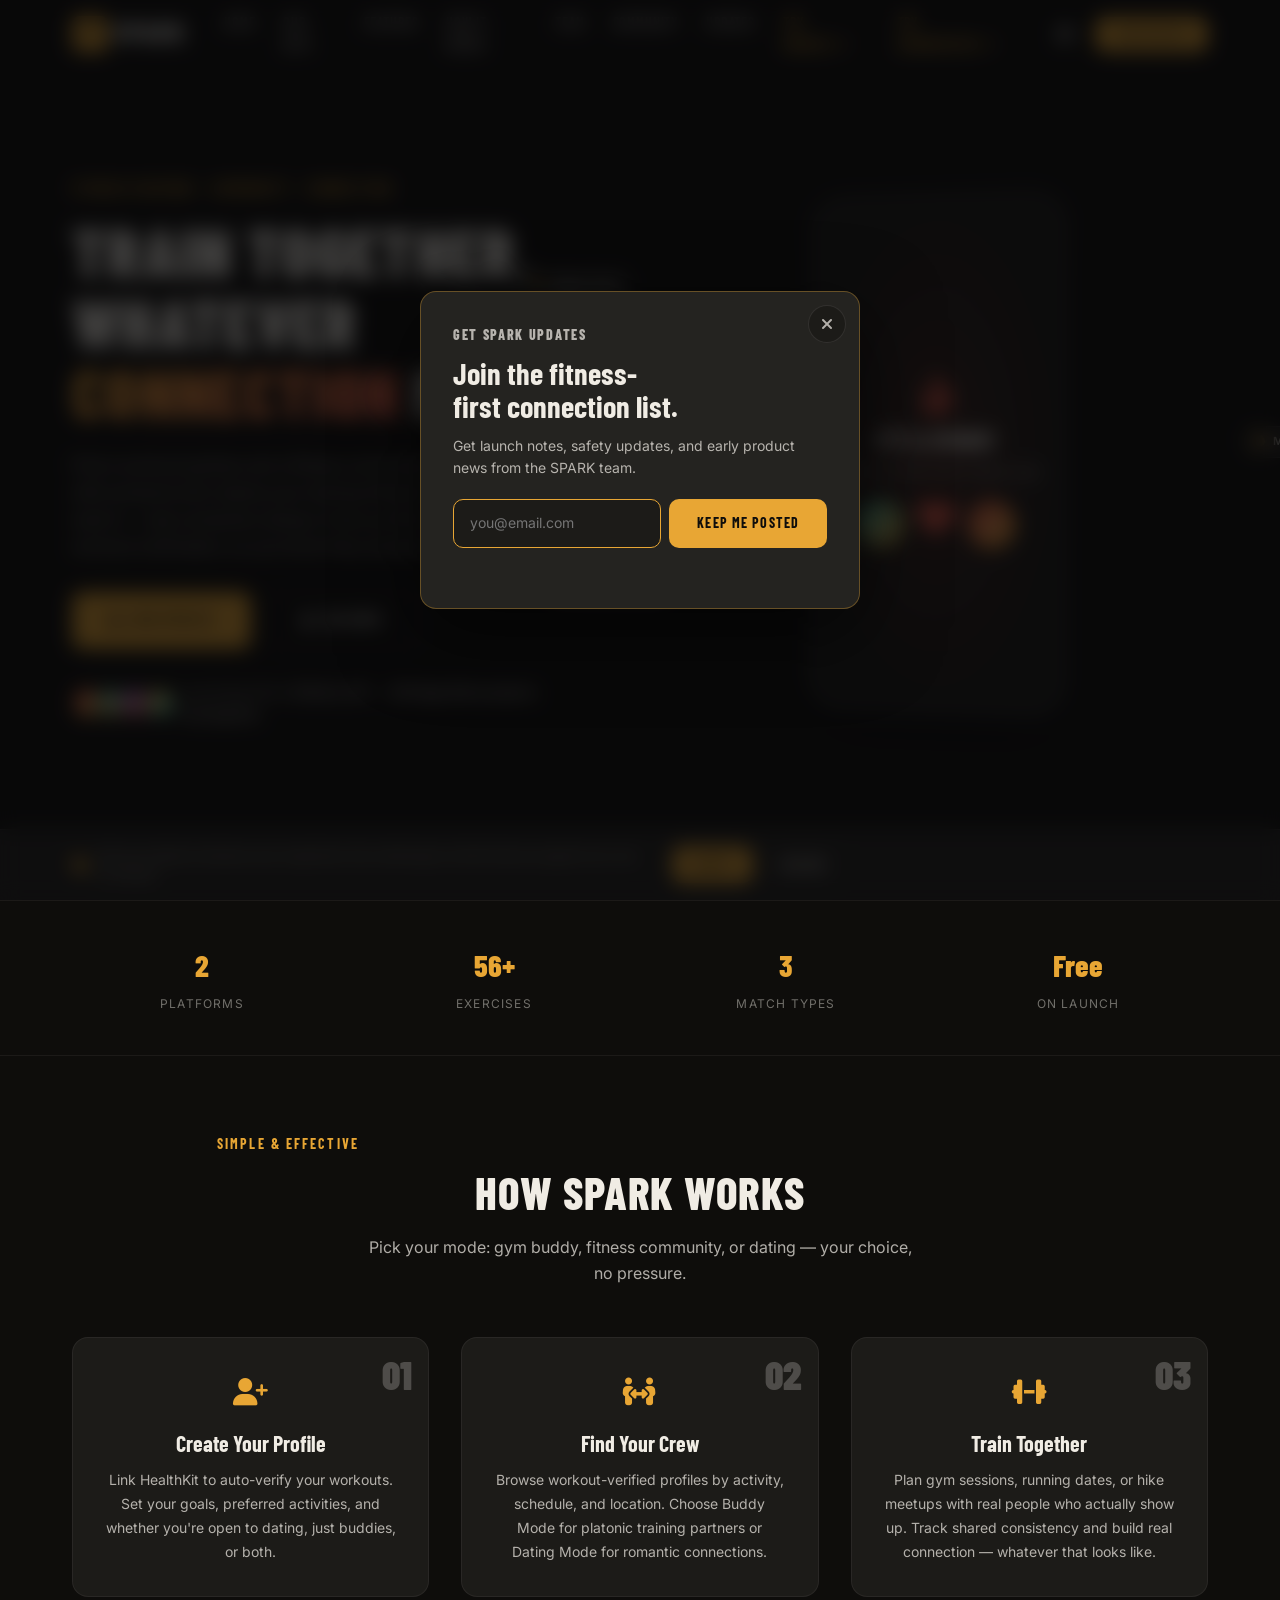
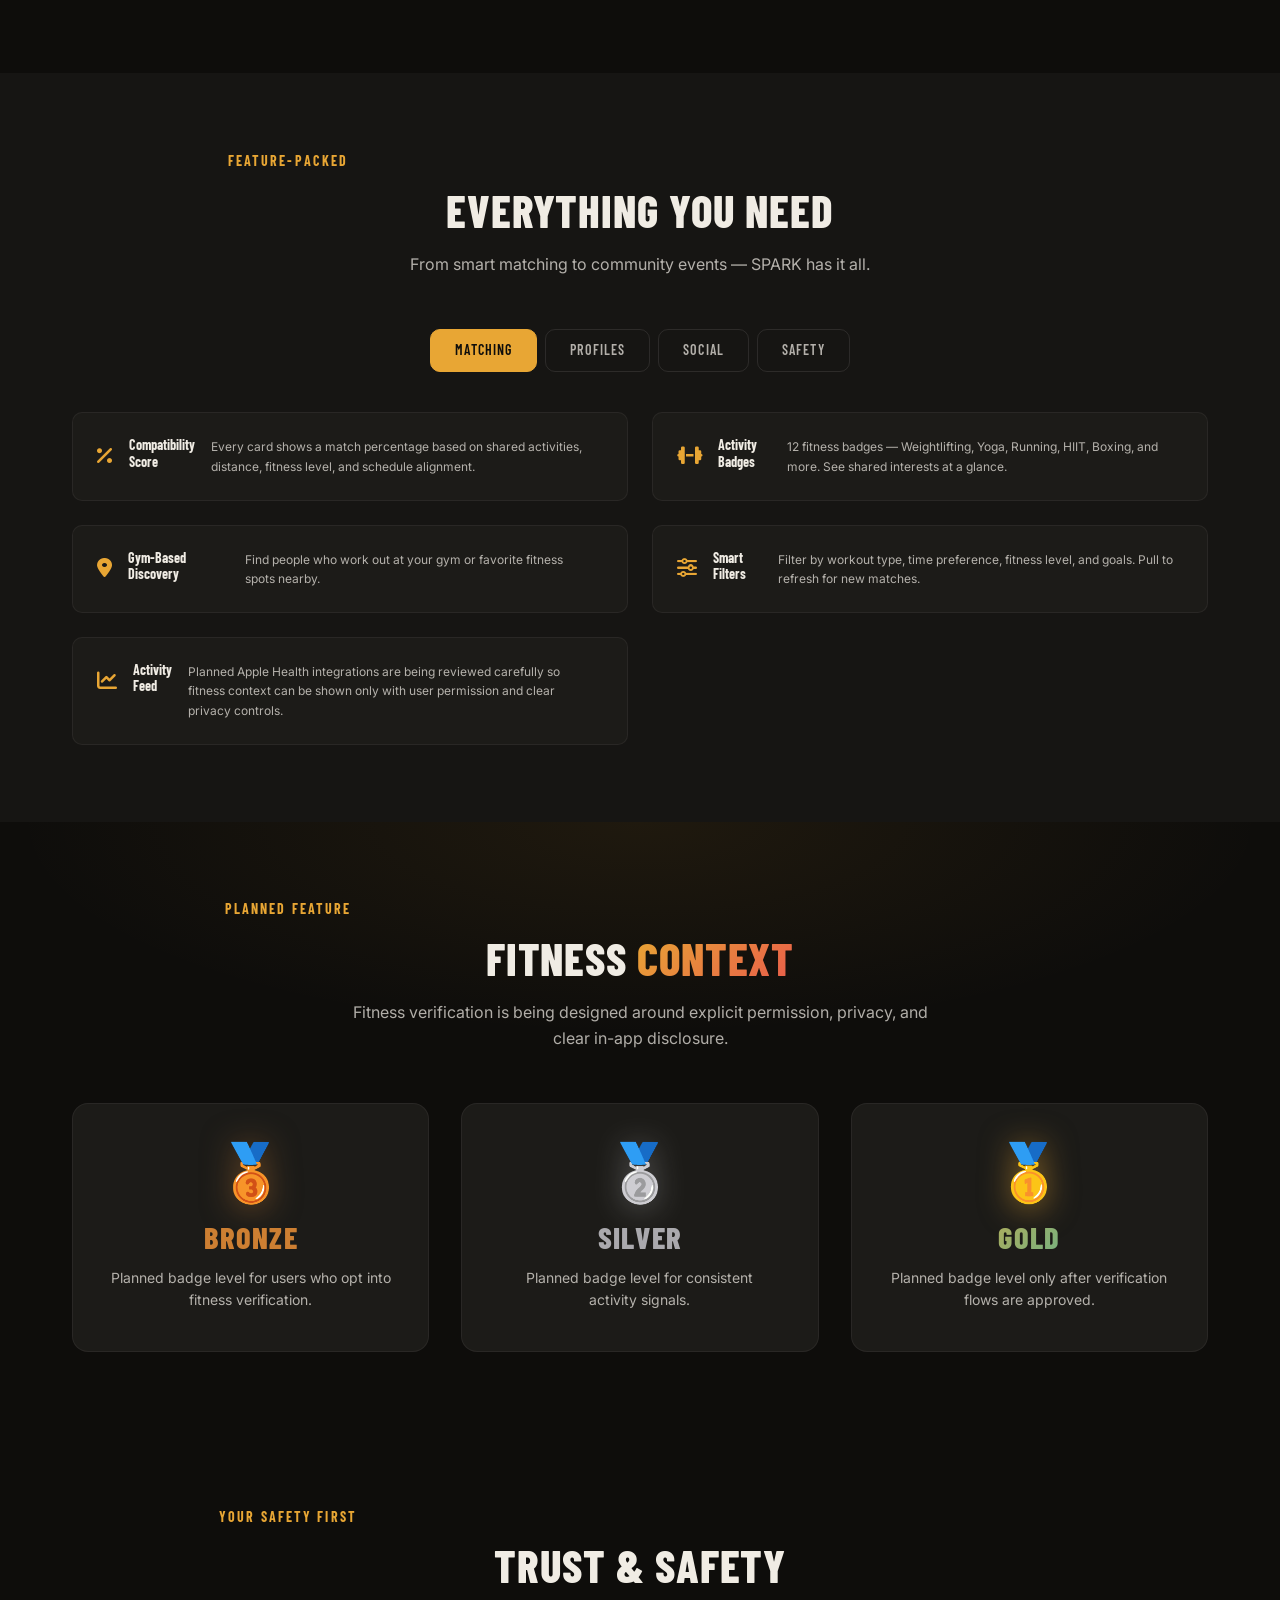
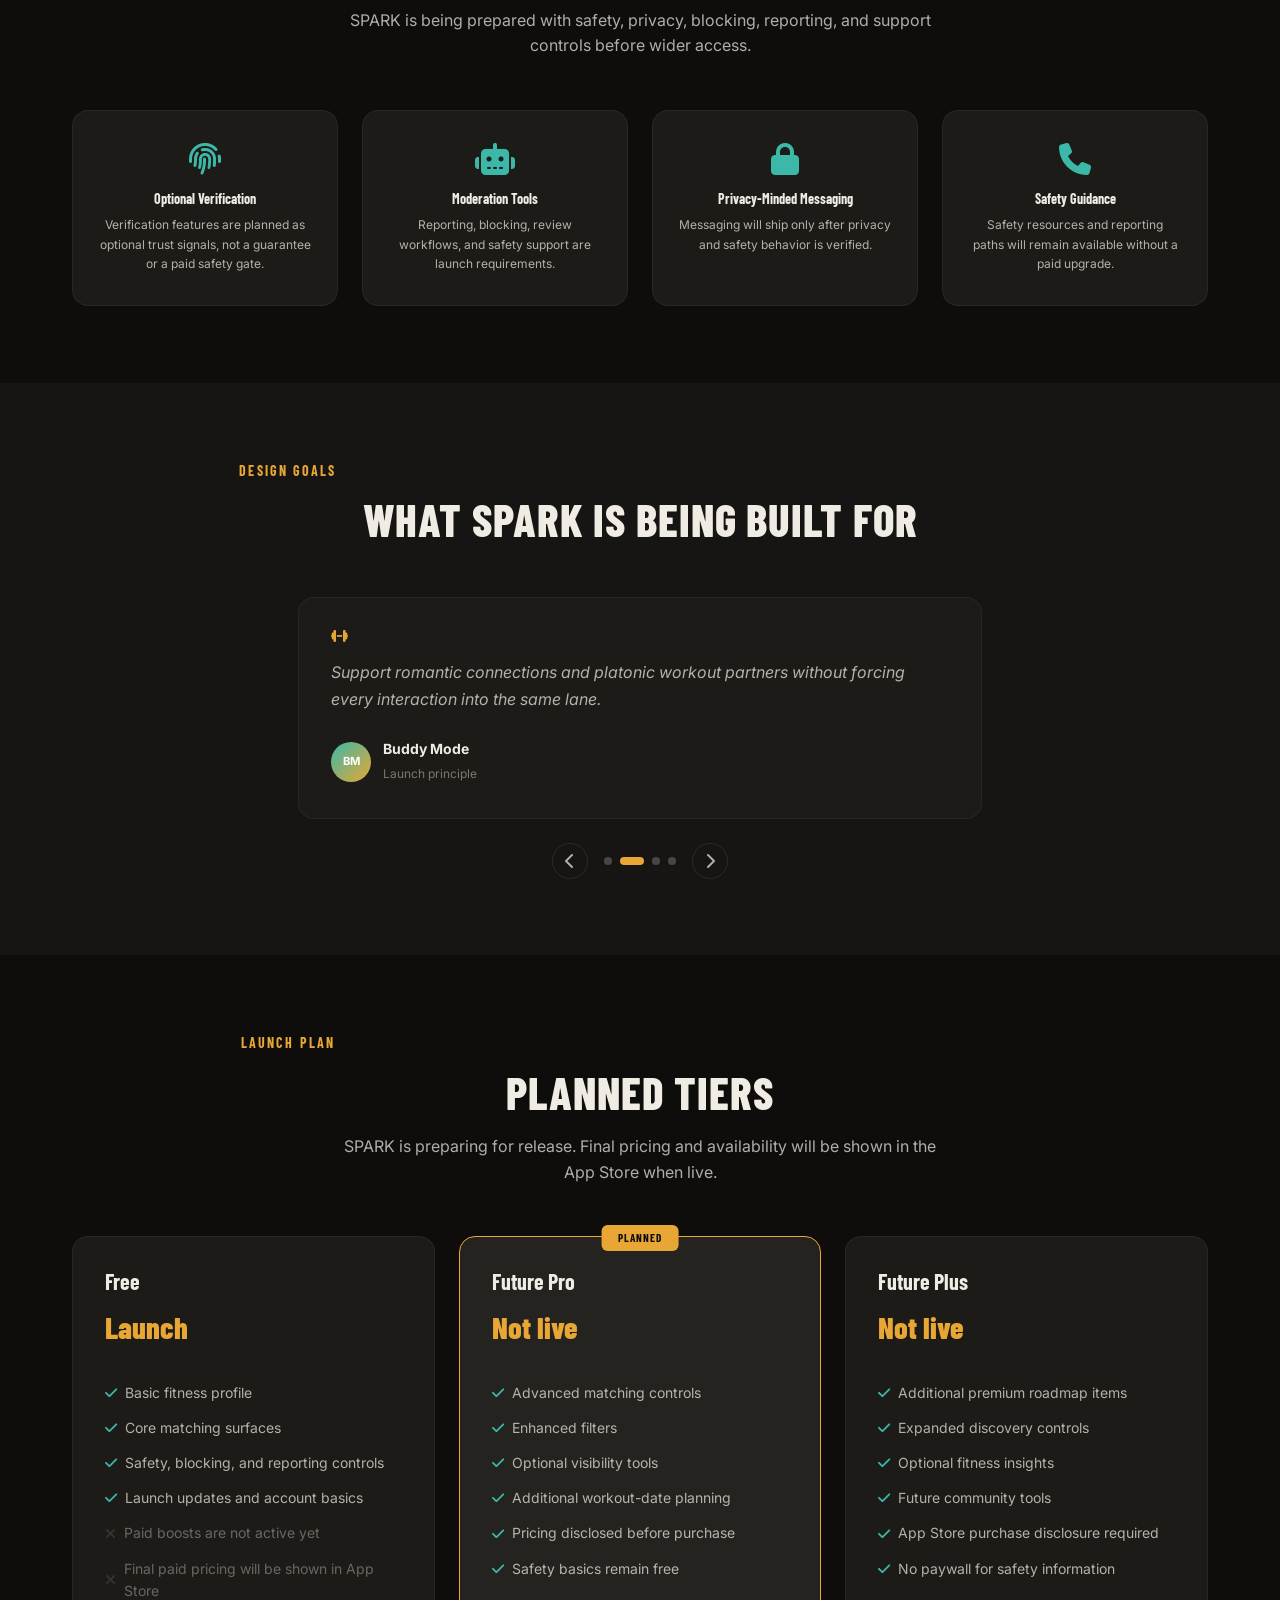
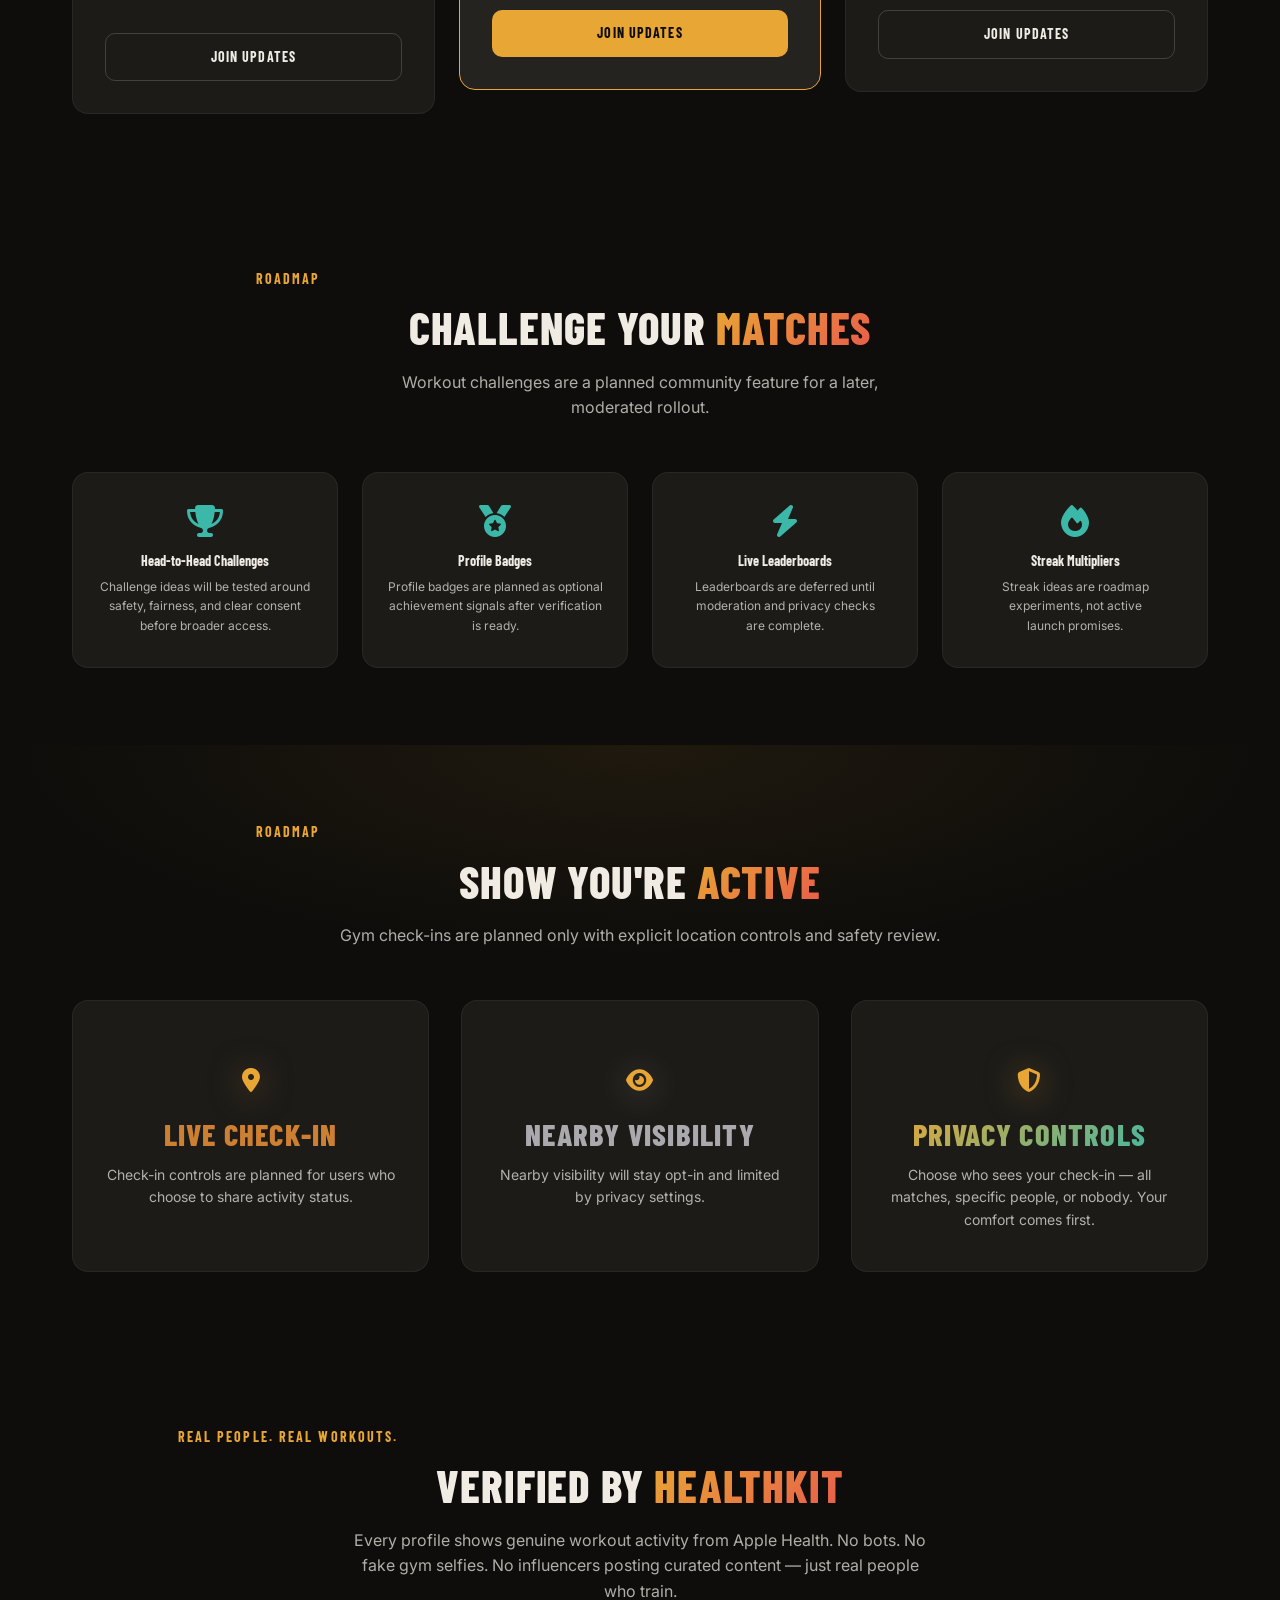
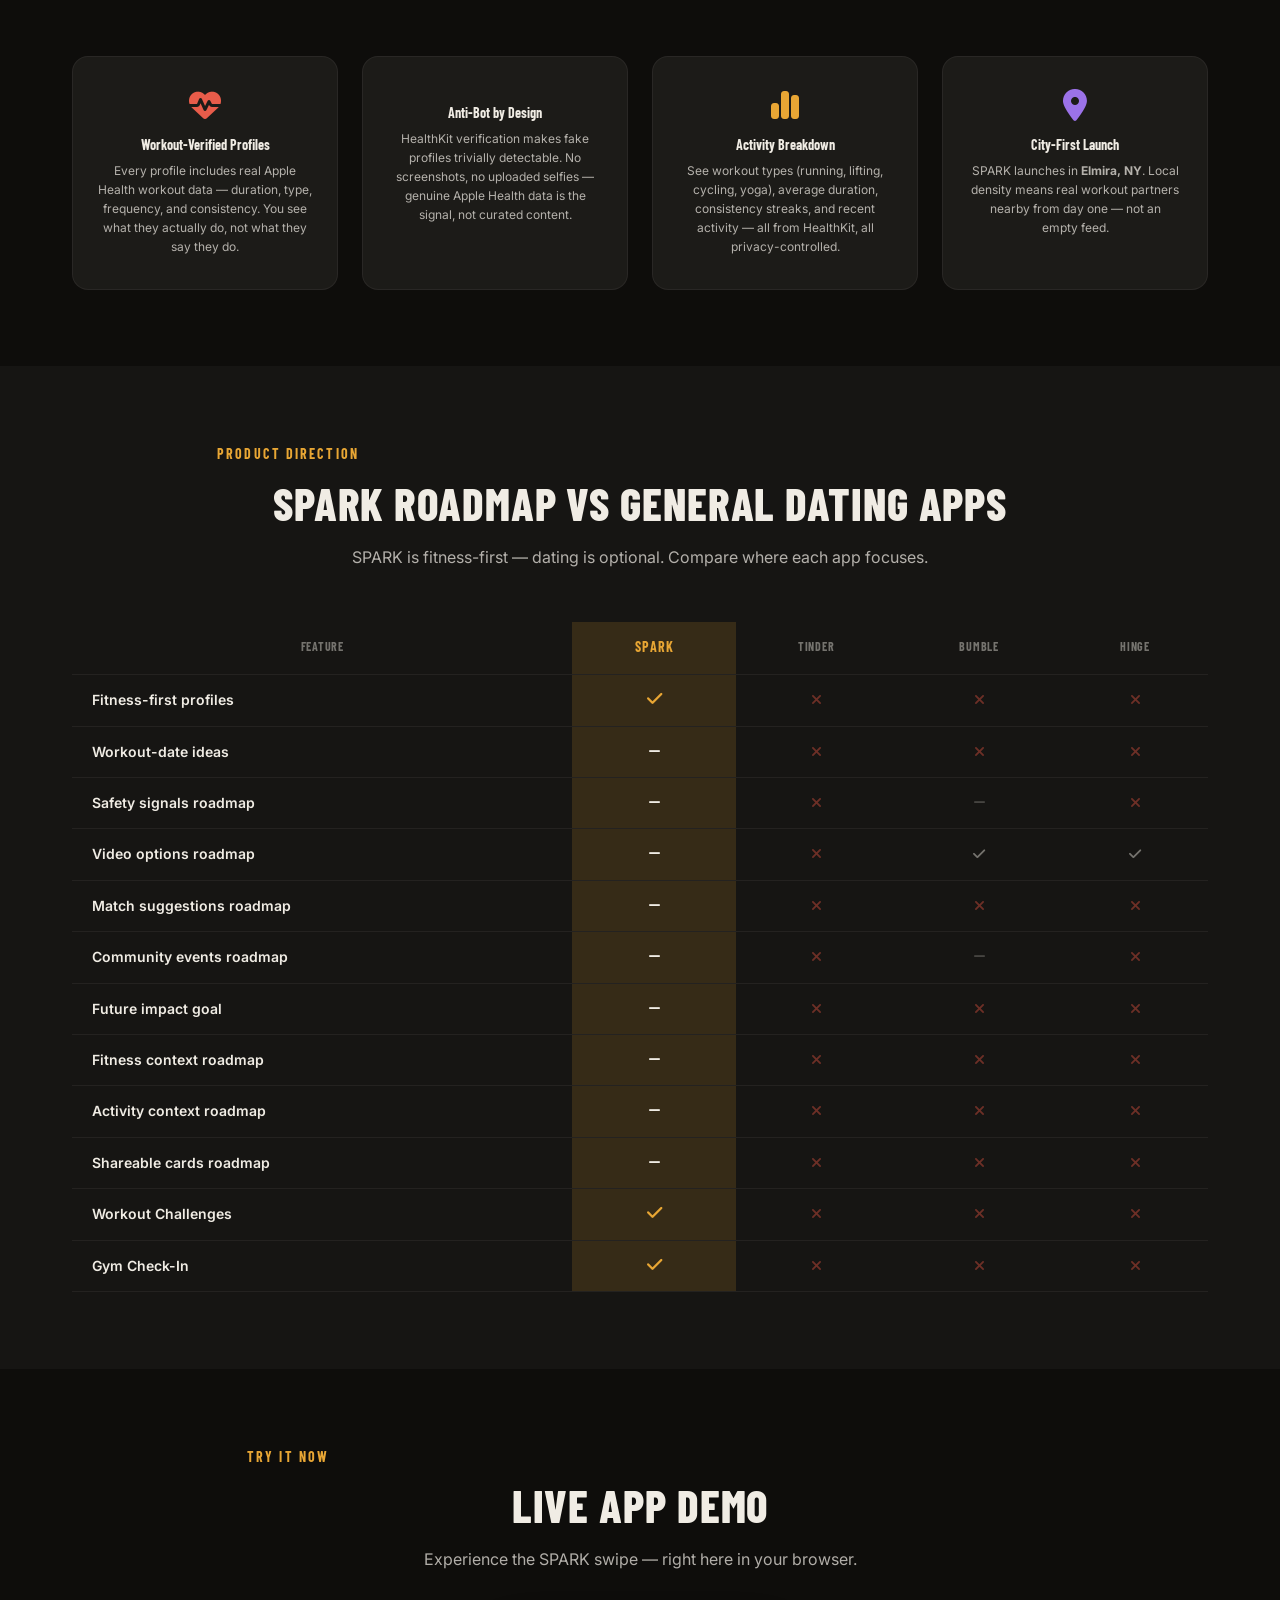
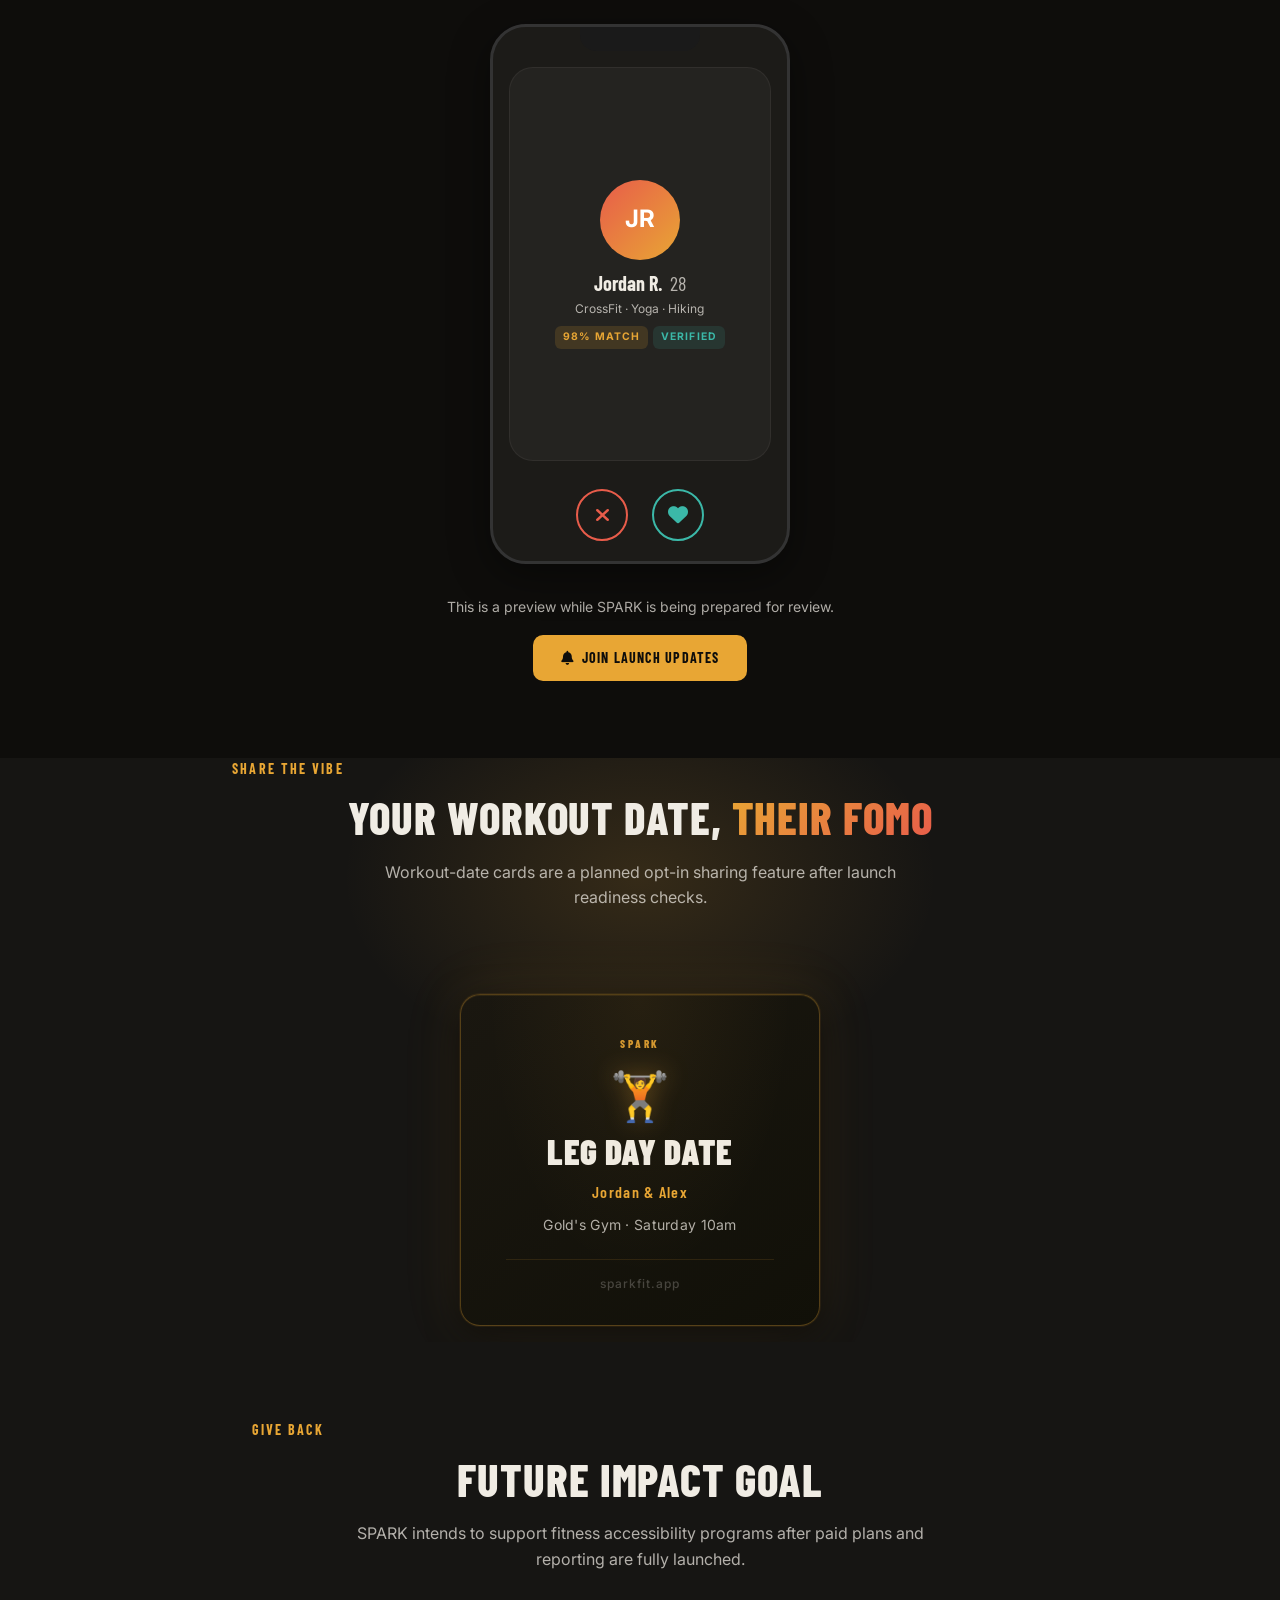
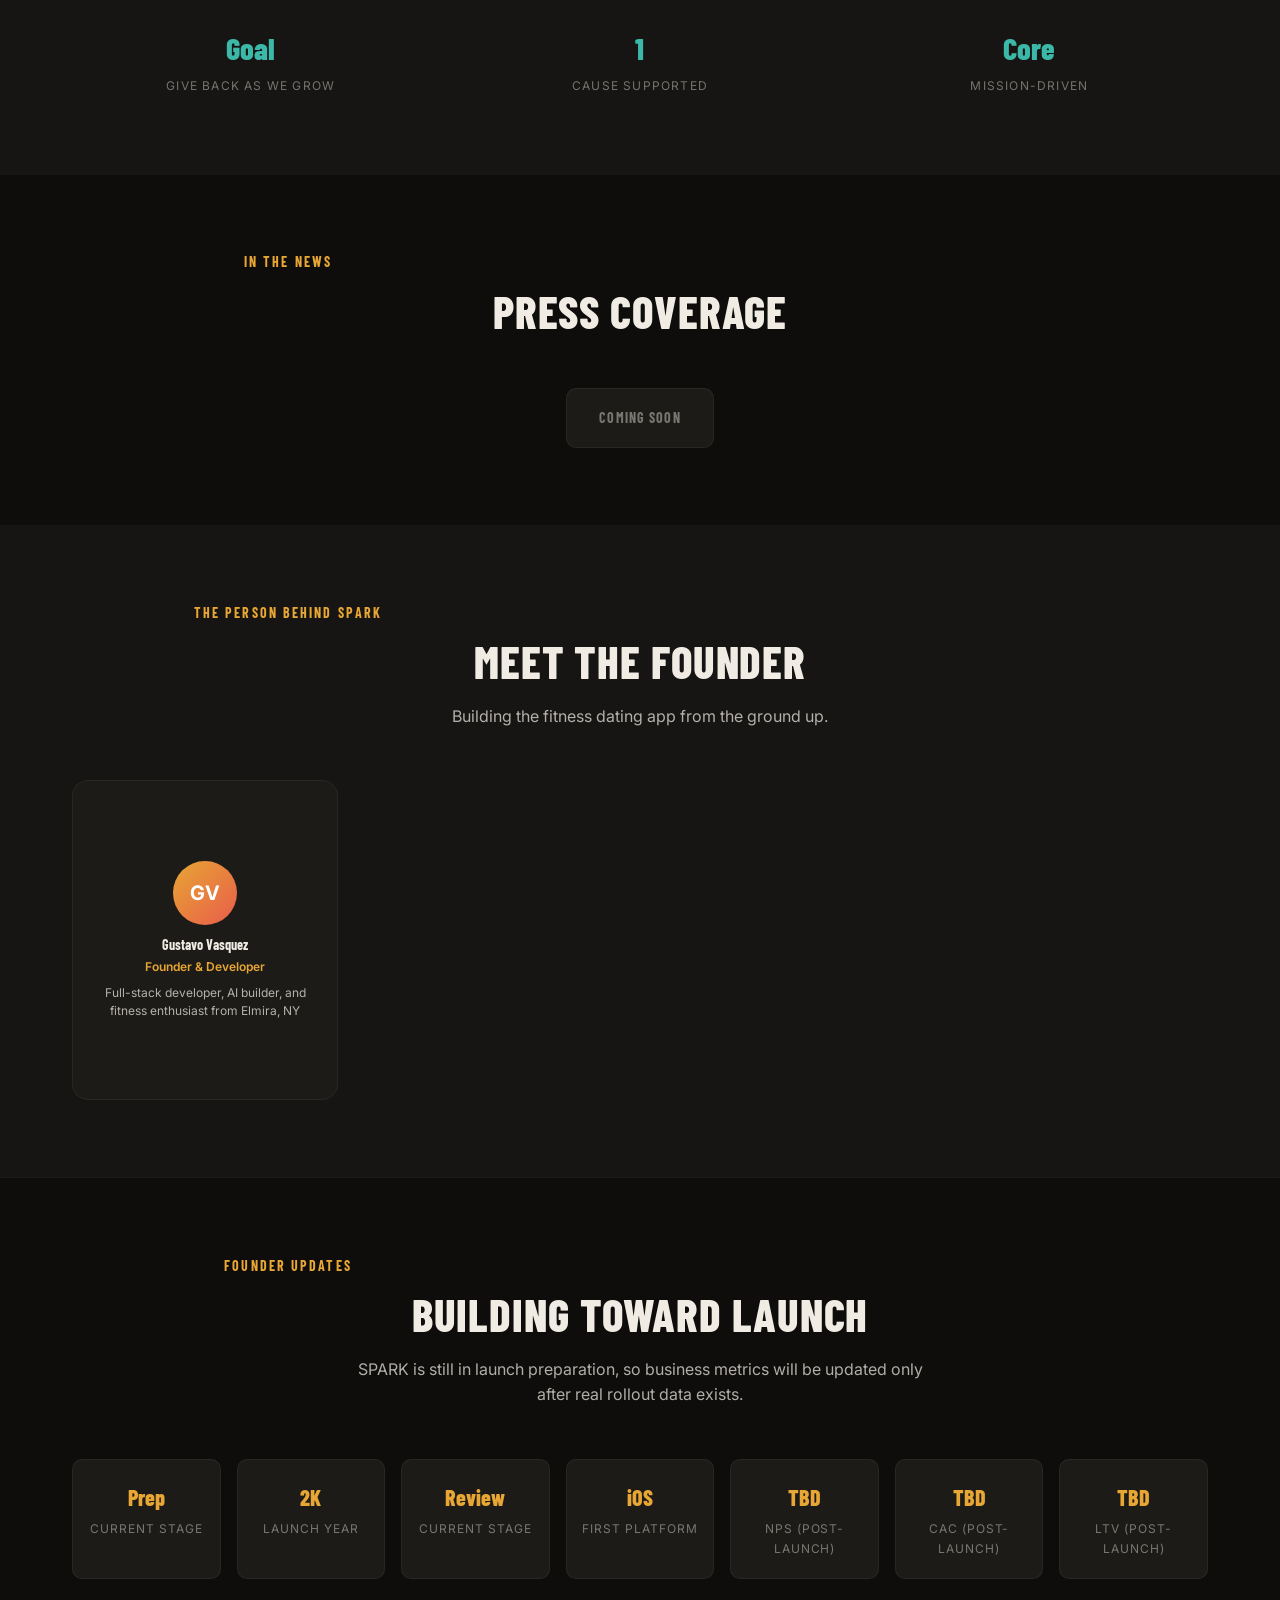
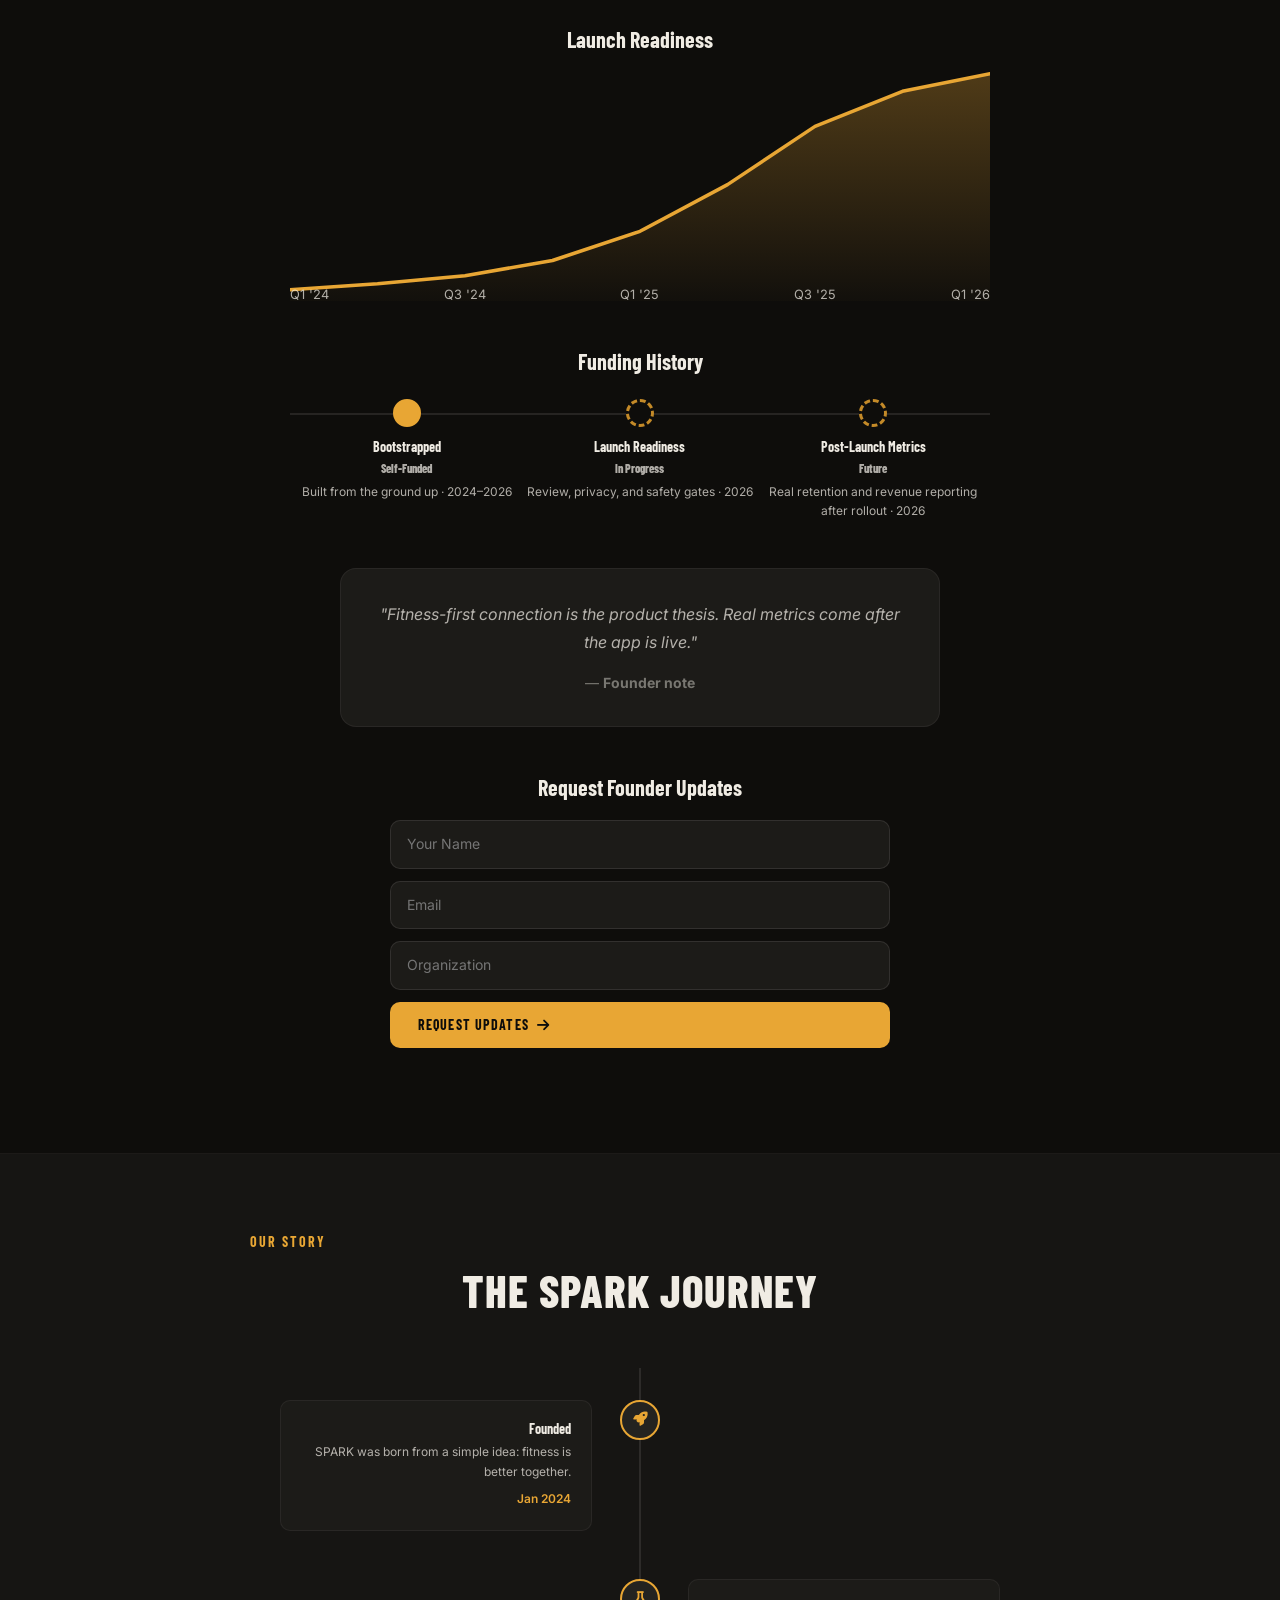
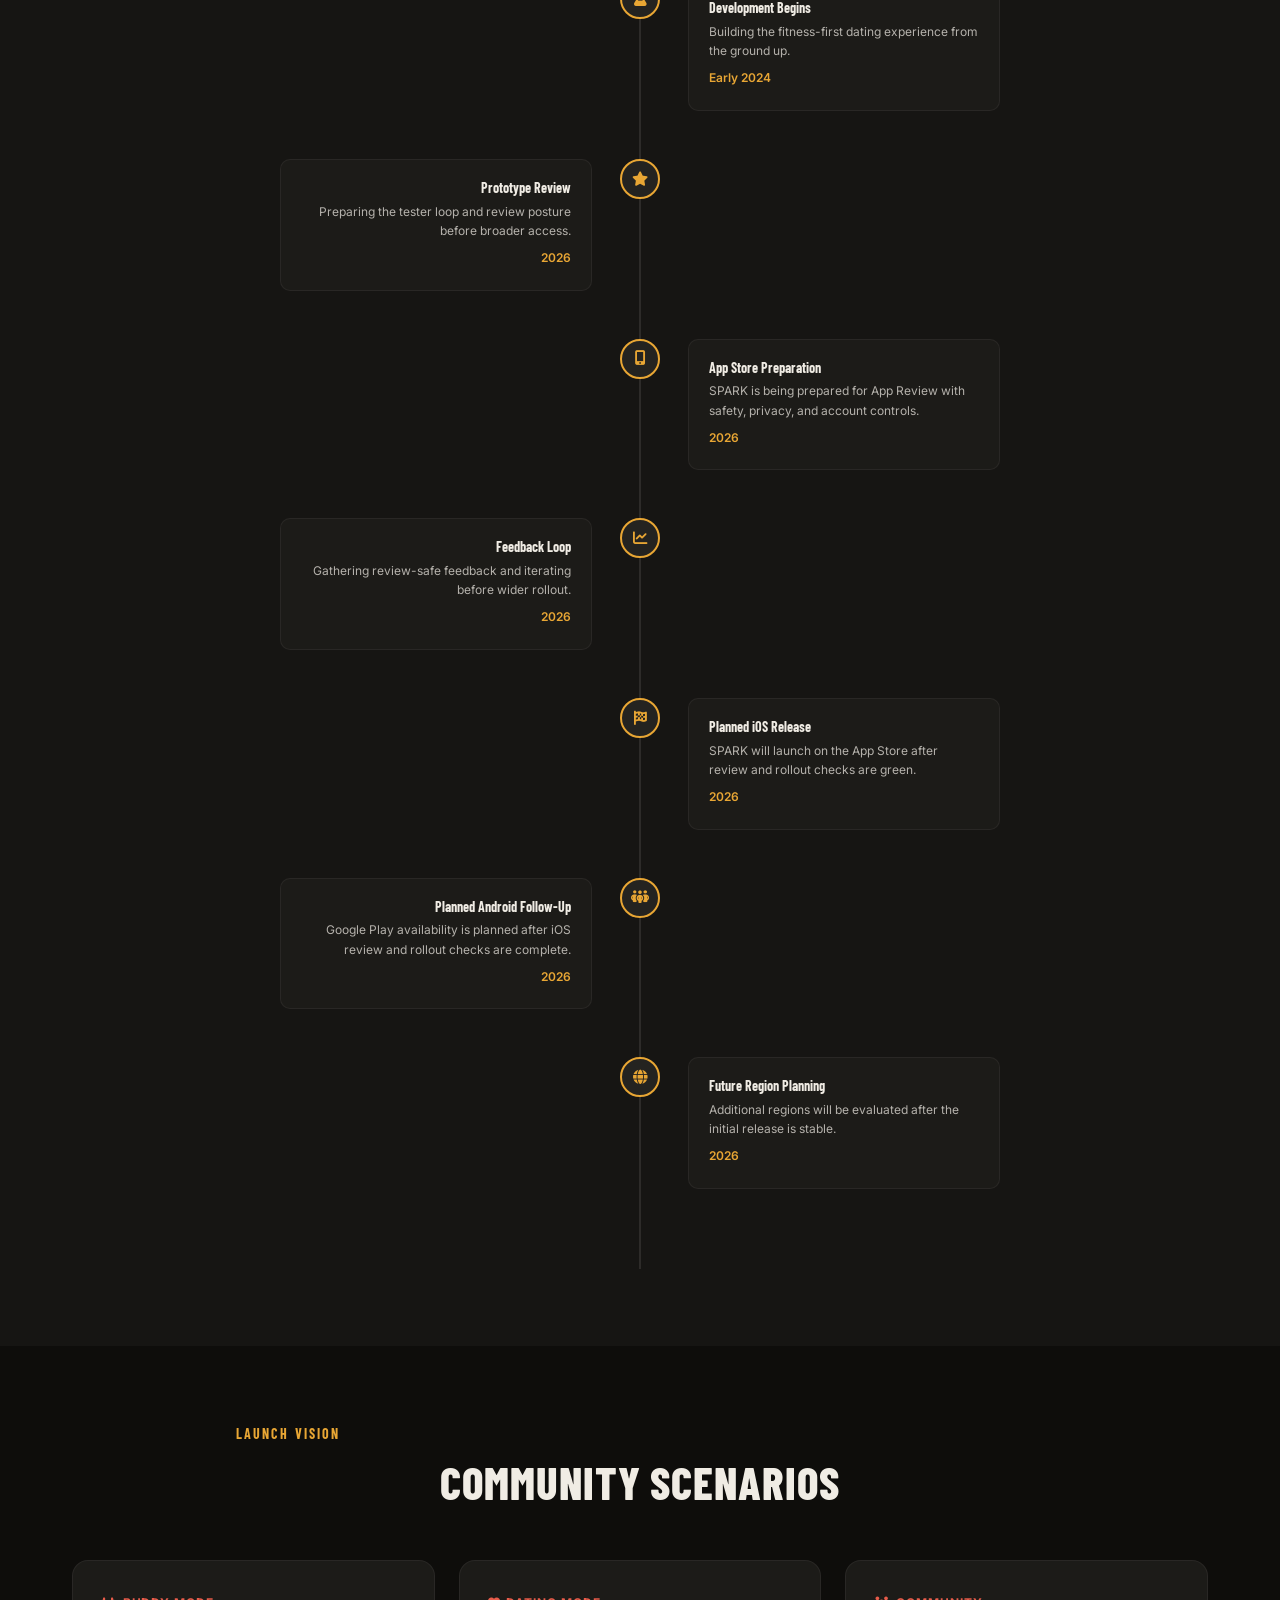
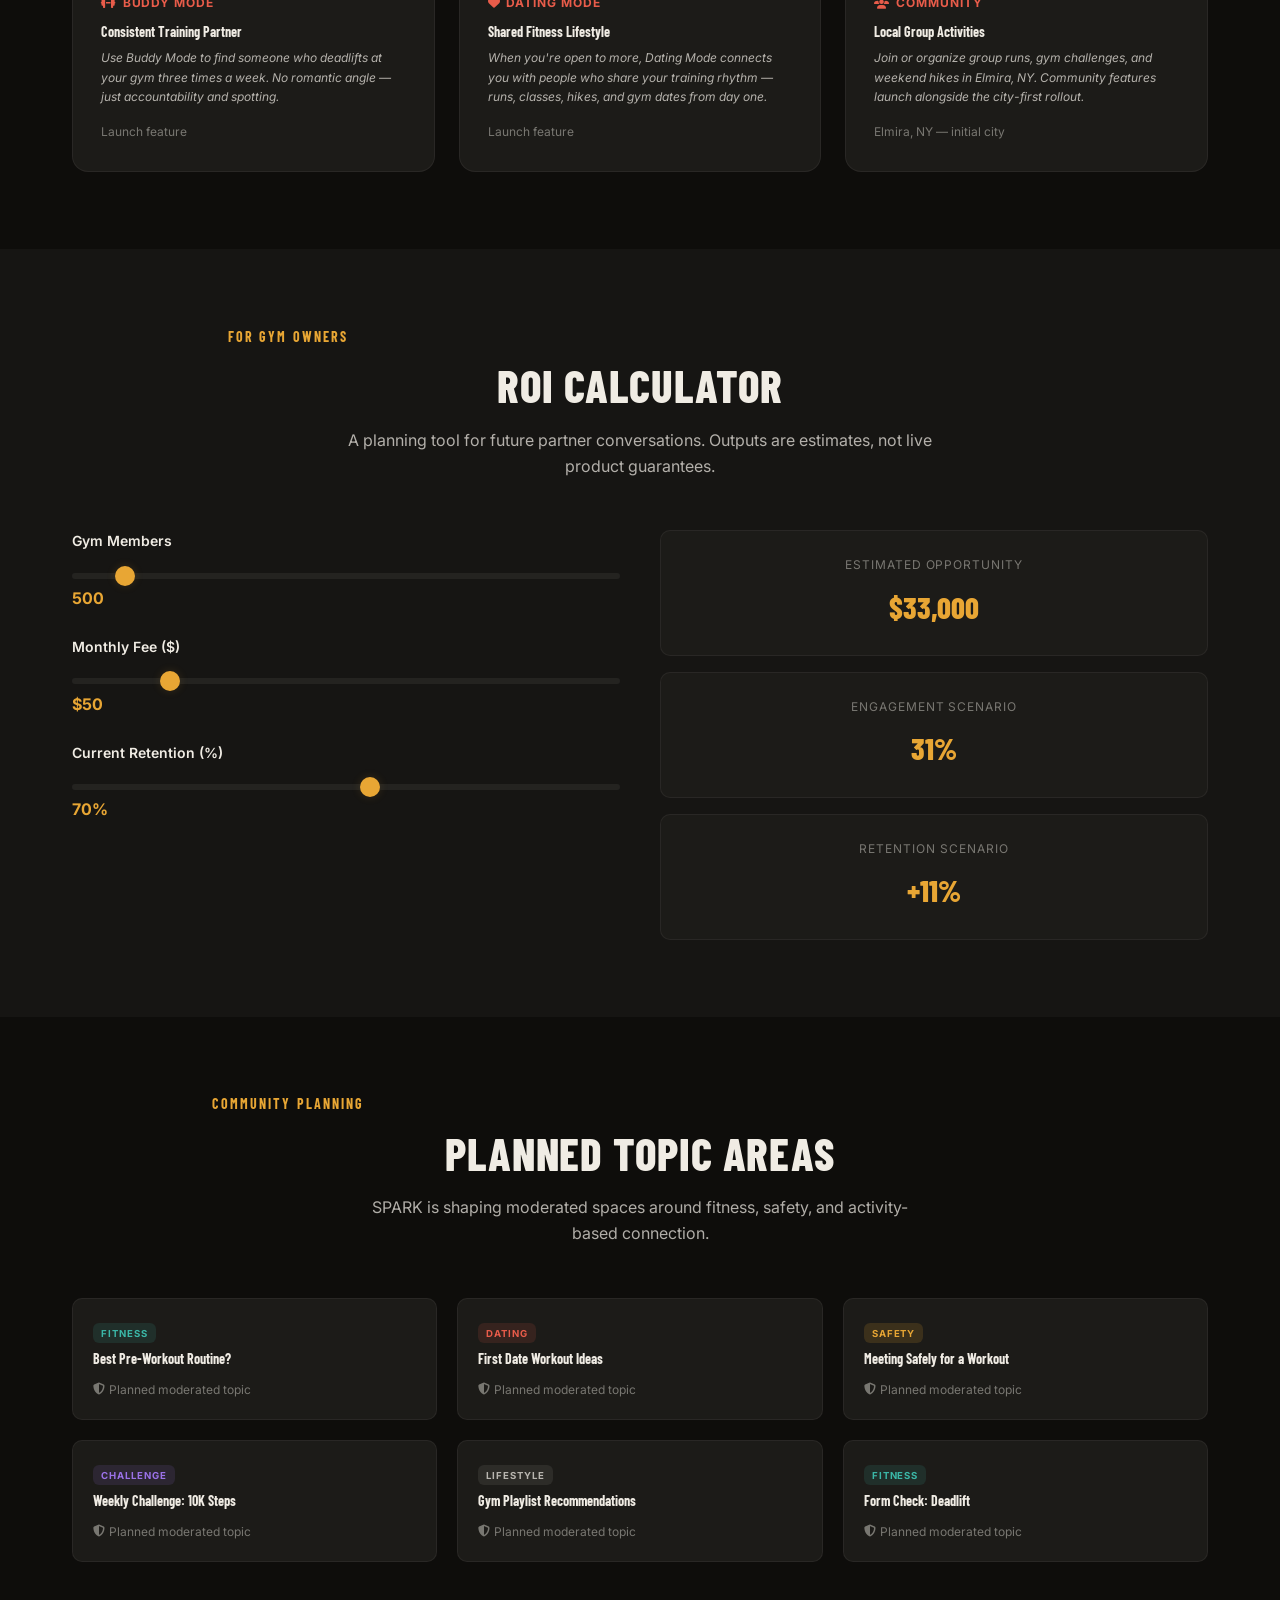
==== commit c4ad0420: "feat: PWA manifest, skip-to-content, WebSite JSON-LD, cross-site link audit - Add manifest.json (PWA" ====
--- a/index.html
+++ b/index.html
@@ -3,33 +3,102 @@
 <head>
   <meta charset="UTF-8">
   <meta name="viewport" content="width=device-width, initial-scale=1.0">
-  <title>SPARK — Where Fitness Meets Connection</title>
-  <meta name="description" content="SPARK is a fitness-first dating and social app in launch preparation. Join updates for TestFlight and App Store availability.">
+  <title>SPARK — Fitness-First Connection App</title>
+  <meta name="description" content="SPARK is a fitness-first dating app for people who want to meet around workouts, gym routines, and active goals. Join the waitlist for iOS launch. Built by the maker of IronLog and HungRecover.">
+  <meta name="robots" content="index, follow">
+  <meta name="author" content="Gus Digital Solutions">
+  <meta name="theme-color" content="#e8a634">
+  <meta property="og:title" content="SPARK — Fitness-First Connection App">
+  <meta property="og:description" content="SPARK is a fitness-first dating app for people who want to meet around workouts, gym routines, and active goals. Join the waitlist for iOS launch.">
+  <meta property="og:type" content="website">
+  <meta property="og:url" content="https://sparkfit.app">
+  <meta property="og:image" content="https://sparkfit.app/og-image.svg">
+  <meta property="og:image:width" content="1200">
+  <meta property="og:image:height" content="630">
+  <meta name="twitter:card" content="summary_large_image">
+  <meta name="twitter:title" content="SPARK — Fitness-First Connection App">
+  <meta name="twitter:description" content="SPARK is a fitness-first dating app for people who want to meet around workouts, gym routines, and active goals. Join the waitlist for iOS launch.">
+  <meta name="twitter:image" content="https://sparkfit.app/og-image.svg">
+  <link rel="canonical" href="https://sparkfit.app">
+  <link rel="manifest" href="/manifest.json">
+  <link rel="apple-touch-icon" href="data:image/svg+xml,<svg xmlns='http://www.w3.org/2000/svg' viewBox='0 0 512 512'><rect width='512' height='512' rx='96' fill='%230e0d0b'/><text x='50%25' y='54%25' dominant-baseline='middle' text-anchor='middle' font-size='320' font-family='sans-serif' font-weight='900' fill='%23e8a634'>S</text></svg>">
+  <script type="application/ld+json">
+{
+  "@context": "https://schema.org",
+  "@type": "WebSite",
+  "name": "SPARK — Fitness Dating",
+  "url": "https://sparkfit.app/",
+  "description": "Fitness-first dating app for people who want to meet around workouts, gym routines, and active goals.",
+  "publisher": {
+    "@type": "Organization",
+    "name": "Gus Digital Solutions",
+    "url": "https://gusdigitalsolutions.com"
+  },
+  "potentialAction": {
+    "@type": "SearchAction",
+    "target": "https://sparkfit.app/?q={search_term_string}",
+    "query-input": "required name=search_term_string"
+  }
+}
+</script>
+  <script type="application/ld+json">
+  {
+    "@context": "https://schema.org",
+    "@type": "FAQPage",
+    "mainEntity": [
+      {
+        "@type": "Question",
+        "name": "Is SPARK only for dating?",
+        "acceptedAnswer": {
+          "@type": "Answer",
+          "text": "No. SPARK is a fitness-first community app. You can find workout partners, training buddies, gym friends, or dates — all backed by HealthKit workout verification."
+        }
+      },
+      {
+        "@type": "Question",
+        "name": "How does HealthKit verification work?",
+        "acceptedAnswer": {
+          "@type": "Answer",
+          "text": "SPARK connects to Apple HealthKit to surface your recent workouts on your profile. This lets others see you actually train, without claiming you're a certain fitness level."
+        }
+      },
+      {
+        "@type": "Question",
+        "name": "Is SPARK free to use?",
+        "acceptedAnswer": {
+          "@type": "Answer",
+          "text": "Yes. The core app is free to download and use. Premium features may be added later."
+        }
+      },
+      {
+        "@type": "Question",
+        "name": "When will SPARK be available?",
+        "acceptedAnswer": {
+          "@type": "Answer",
+          "text": "SPARK is preparing for App Store review. Join the waitlist to be notified when it launches."
+        }
+      }
+    ]
+  }
+  </script>
+  <meta name="twitter:card" content="summary_large_image">
+  <meta name="twitter:title" content="SPARK — Fitness-First Connection App">
+  <meta name="twitter:description" content="Fitness-first dating app for people who want to meet around workouts and active goals. Join the iOS waitlist.">
+  <meta name="twitter:image" content="https://sparkfit.app/og-image.svg">
+  <meta name="twitter:title" content="SPARK — Fitness-First Connection App">
+  <meta name="twitter:description" content="Fitness-first dating app for people who want to meet around workouts and active goals. Join the iOS waitlist.">
 
   <link rel="preconnect" href="https://fonts.googleapis.com">
   <link rel="preconnect" href="https://fonts.gstatic.com" crossorigin>
   <link href="https://fonts.googleapis.com/css2?family=Barlow+Condensed:wght@400;500;600;700;800;900&family=Inter:wght@300;400;500;600;700&display=swap" rel="stylesheet">
   <link rel="stylesheet" href="https://cdnjs.cloudflare.com/ajax/libs/font-awesome/6.5.1/css/all.min.css" integrity="sha512-DTOQO9RWCH3ppGqcWaEA1BIZOC6xxalwEsw9c2QQeAIftl+Vegovlnee1c9QX4TctnWMn13TZye+giMm8e2LwA==" crossorigin="anonymous" referrerpolicy="no-referrer">
 
-  <link rel="stylesheet" href="./style.css">
+  <link rel="stylesheet" href="./style.css?v=20260519-cta-v1">
 
   <link rel="icon" href="data:image/svg+xml,<svg xmlns='http://www.w3.org/2000/svg' viewBox='0 0 32 32'><rect width='32' height='32' rx='6' fill='%230e0d0b'/><text x='4' y='24' font-size='22' font-family='sans-serif' font-weight='900' fill='%23e8a634'>S</text></svg>">
 
 </head>
 <body>
-  <!-- AGE VERIFICATION GATE -->
-  <div class="age-gate" id="ageGate" role="dialog" aria-modal="true" aria-label="Age verification">
-    <div class="age-gate__card">
-      <h2 class="age-gate__title">Age Verification</h2>
-      <p class="age-gate__subtitle">You must be 18 or older to use SPARK.</p>
-      <div class="age-gate__buttons" id="ageGateButtons">
-        <button id="ageConfirm" class="btn btn--primary">Yes, I'm 18 or older</button>
-        <button id="ageDeny" class="btn btn--outline">I'm under 18</button>
-      </div>
-      <p class="age-gate__denied" id="ageGateDenied" hidden>Sorry, SPARK requires users to be at least 18 years old.</p>
-    </div>
-  </div>
-
   <a href="#main" class="skip-link">Skip to content</a>
 
   <!-- NAVIGATION -->
@@ -43,13 +112,15 @@
         </svg>
       </a>
       <div class="nav__links" role="menubar">
+        <a href="/" role="menuitem">Home</a>
+        <a href="#more-apps" role="menuitem">Our Apps</a>
         <a href="#features" role="menuitem">Features</a>
         <a href="#how-it-works" role="menuitem">How It Works</a>
-        <a href="#pricing" role="menuitem">Pricing</a>
         <a href="#team" role="menuitem">Team</a>
-        <a href="#investors" role="menuitem">Investors</a>
         <a href="#community" role="menuitem">Community</a>
         <a href="#download" role="menuitem">Updates</a>
+        <a href="https://ironlog.co/" role="menuitem" target="_blank" rel="noopener" class="xpromo-navlink">Try IronLog&nbsp;&#8599;</a>
+        <a href="https://hungrecover.com/" role="menuitem" target="_blank" rel="noopener" class="xpromo-navlink">Try HungRecover&nbsp;&#8599;</a>
       </div>
       <div class="nav__actions">
         <button id="themeToggle" class="nav__theme-btn" aria-label="Toggle dark/light mode" type="button">
@@ -64,11 +135,11 @@
     <div class="mobile-nav" id="mobileNav" role="menu">
       <a href="#features" role="menuitem">Features</a>
       <a href="#how-it-works" role="menuitem">How It Works</a>
-      <a href="#pricing" role="menuitem">Pricing</a>
       <a href="#team" role="menuitem">Team</a>
-      <a href="#investors" role="menuitem">Investors</a>
       <a href="#community" role="menuitem">Community</a>
       <a href="#download" role="menuitem">Updates</a>
+      <a href="https://ironlog.co/" role="menuitem" target="_blank" rel="noopener" class="xpromo-navlink">Try IronLog&nbsp;&#8599;</a>
+      <a href="https://hungrecover.com/" role="menuitem" target="_blank" rel="noopener" class="xpromo-navlink">Try HungRecover&nbsp;&#8599;</a>
     </div>
   </nav>
 
@@ -79,9 +150,9 @@
       <canvas id="heroCanvas" aria-hidden="true"></canvas>
       <div class="container hero__inner">
         <div class="hero__content">
-          <p class="hero__label reveal">The Fitness-First Dating App</p>
-          <h1 class="hero__title reveal">Where Fitness<br>Meets <span class="text-gradient">Connection</span></h1>
-          <p class="hero__subtitle reveal">Swipe, match, and work out together. SPARK pairs you with people who share your passion for fitness — now with HealthKit Workout Verification, so every match is genuinely fit. No fake gym selfies, ever.</p>
+          <p class="hero__label reveal">Fitness Partner · Community · Connection</p>
+          <h1 class="hero__title reveal">Train Together,<br>Whatever <span class="text-gradient">Connection</span> Means</h1>
+          <p class="hero__subtitle reveal">Find a workout partner, join a fitness community, or explore a date with someone who shares your training lifestyle. Dating when you want it — real connection always. Every profile is backed by HealthKit workout verification, so you know they actually train.</p>
           <div class="hero__ctas reveal">
             <a href="#download" class="btn btn--primary btn--lg"><i class="fa-solid fa-bell"></i> Join Updates</a>
             <a href="#demo" class="btn btn--outline btn--lg"><i class="fa-solid fa-play"></i> See Demo</a>
@@ -93,7 +164,7 @@
               <div class="hero__avatar" style="background:linear-gradient(135deg,var(--community-purple),var(--spark-red))">A</div>
               <div class="hero__avatar" style="background:linear-gradient(135deg,var(--gold),var(--buddy-teal))">S</div>
             </div>
-            <p>Get launch updates — <strong>iOS App Store prep is in progress</strong></p>
+            <p>Launching first in <strong>Elmira, NY</strong> — <strong>iOS App Store prep is in progress</strong></p>
           </div>
         </div>
         <div class="hero__phone-wrapper reveal">
@@ -155,13 +226,13 @@
             </div>
             <div class="phone-3d__labels">
               <div class="phone-3d__label phone-3d__label--1 reveal">
-                <i class="fa-solid fa-shield-halved"></i> Trust Score™
+                <i class="fa-solid fa-shield-halved"></i> Safety Tools
               </div>
               <div class="phone-3d__label phone-3d__label--2 reveal">
-                <i class="fa-solid fa-brain"></i> AI Matching
+                <i class="fa-solid fa-brain"></i> Match Ideas
               </div>
               <div class="phone-3d__label phone-3d__label--3 reveal">
-                <i class="fa-solid fa-video"></i> Video Dates
+                <i class="fa-solid fa-video"></i> Planned Video
               </div>
             </div>
           </div>
@@ -199,26 +270,26 @@
         <div class="section-header text-center">
           <p class="section-label reveal">Simple & Effective</p>
           <h2 class="section-title reveal">How SPARK Works</h2>
-          <p class="section-subtitle reveal">Three steps to finding your perfect fitness match.</p>
+          <p class="section-subtitle reveal">Pick your mode: gym buddy, fitness community, or dating — your choice, no pressure.</p>
         </div>
         <div class="how__grid">
           <div class="how-card reveal stagger-item" data-stagger="0">
             <div class="how-card__icon"><i class="fa-solid fa-user-plus"></i></div>
             <div class="how-card__step">01</div>
             <h3 class="how-card__title">Create Your Profile</h3>
-            <p class="how-card__text">Set up your fitness profile with your preferred workouts, schedule, and goals. Our AI analyzes your habits to find ideal matches.</p>
+            <p class="how-card__text">Link HealthKit to auto-verify your workouts. Set your goals, preferred activities, and whether you're open to dating, just buddies, or both.</p>
           </div>
           <div class="how-card reveal stagger-item" data-stagger="1">
-            <div class="how-card__icon"><i class="fa-solid fa-fire"></i></div>
+            <div class="how-card__icon"><i class="fa-solid fa-people-arrows"></i></div>
             <div class="how-card__step">02</div>
-            <h3 class="how-card__title">Swipe & Match</h3>
-            <p class="how-card__text">Browse profiles of people with compatible fitness levels and interests. Swipe right on someone who SPARKs your interest.</p>
+            <h3 class="how-card__title">Find Your Crew</h3>
+            <p class="how-card__text">Browse workout-verified profiles by activity, schedule, and location. Choose Buddy Mode for platonic training partners or Dating Mode for romantic connections.</p>
           </div>
           <div class="how-card reveal stagger-item" data-stagger="2">
             <div class="how-card__icon"><i class="fa-solid fa-dumbbell"></i></div>
             <div class="how-card__step">03</div>
-            <h3 class="how-card__title">Work Out Together</h3>
-            <p class="how-card__text">Plan your first workout date — from gym sessions to hikes. Track your shared progress and build a real connection.</p>
+            <h3 class="how-card__title">Train Together</h3>
+            <p class="how-card__text">Plan gym sessions, running dates, or hike meetups with real people who actually show up. Track shared consistency and build real connection — whatever that looks like.</p>
           </div>
         </div>
       </div>
@@ -247,46 +318,46 @@
             <div class="feature-item reveal stagger-item" data-stagger="4">
               <div class="feature-item__icon"><i class="fa-solid fa-chart-line"></i></div>
               <h4>Activity Feed</h4>
-              <p>See real Apple Health data on every profile — workout minutes, calories burned, activity ring progress. Know they actually go to the gym.</p>
+              <p>Planned Apple Health integrations are being reviewed carefully so fitness context can be shown only with user permission and clear privacy controls.</p>
             </div>
           </div>
         </div>
         <div id="tab-workouts" class="features__panel" role="tabpanel" hidden>
           <div class="features__panel-grid">
             <div class="feature-item reveal stagger-item" data-stagger="0"><div class="feature-item__icon"><i class="fa-solid fa-comment-dots"></i></div><h4>Ice Breaker Prompts</h4><p>Three fun prompts per profile — "My go-to workout is...", "My fitness goal for 2026...", and more. Spark real conversations.</p></div>
-            <div class="feature-item reveal stagger-item" data-stagger="1"><div class="feature-item__icon"><i class="fa-solid fa-circle-check"></i></div><h4>Verified Badges</h4><p>Blue checkmark verification so you know profiles are real. Get verified to boost trust and visibility.</p></div>
+            <div class="feature-item reveal stagger-item" data-stagger="1"><div class="feature-item__icon"><i class="fa-solid fa-circle-check"></i></div><h4>Verified Badges</h4><p>Optional verification is planned to help users add trust signals without making safety features paid-only.</p></div>
             <div class="feature-item reveal stagger-item" data-stagger="2"><div class="feature-item__icon"><i class="fa-solid fa-images"></i></div><h4>Photo Carousel</h4><p>Swipeable profile photos with smooth pan-driven transitions and animated indicator dots.</p></div>
-            <div class="feature-item reveal stagger-item" data-stagger="3"><div class="feature-item__icon"><i class="fa-solid fa-rocket"></i></div><h4>Profile Boost</h4><p>Boost your profile to the top of the stack with a fun sparkle animation. Get seen by more people.</p></div>
+            <div class="feature-item reveal stagger-item" data-stagger="3"><div class="feature-item__icon"><i class="fa-solid fa-rocket"></i></div><h4>Profile Controls</h4><p>Profile visibility and preference controls are being tuned for a safe staged launch.</p></div>
           </div>
         </div>
         <div id="tab-social" class="features__panel" role="tabpanel" hidden>
           <div class="features__panel-grid">
-            <div class="feature-item reveal stagger-item" data-stagger="0"><div class="feature-item__icon"><i class="fa-solid fa-users"></i></div><h4>Group Fitness Events</h4><p>Join community fitness events — group runs, yoga sessions, and more. Meet in a low-pressure setting.</p></div>
-            <div class="feature-item reveal stagger-item" data-stagger="1"><div class="feature-item__icon"><i class="fa-solid fa-comments"></i></div><h4>Chat with Read Receipts</h4><p>Real-time messaging with read receipts. Know when your message was seen. Pro and Elite tiers unlock more.</p></div>
-            <div class="feature-item reveal stagger-item" data-stagger="2"><div class="feature-item__icon"><i class="fa-solid fa-heart"></i></div><h4>Likes &amp; Super Sparks</h4><p>Send a Super Spark to stand out. See who liked you and match instantly.</p></div>
-            <div class="feature-item reveal stagger-item" data-stagger="3"><div class="feature-item__icon"><i class="fa-solid fa-calendar-check"></i></div><h4>Event Calendar</h4><p>Browse upcoming fitness events in your area. RSVP and see who else is going.</p></div>
+            <div class="feature-item reveal stagger-item" data-stagger="0"><div class="feature-item__icon"><i class="fa-solid fa-users"></i></div><h4>Group Fitness Events</h4><p>Group runs, classes, and other event ideas are planned for the staged rollout after review checks are green.</p></div>
+            <div class="feature-item reveal stagger-item" data-stagger="1"><div class="feature-item__icon"><i class="fa-solid fa-comments"></i></div><h4>Messaging</h4><p>Messaging is planned around consent, blocking, reporting, and account controls before wider access.</p></div>
+            <div class="feature-item reveal stagger-item" data-stagger="2"><div class="feature-item__icon"><i class="fa-solid fa-heart"></i></div><h4>Likes &amp; Matches</h4><p>Core likes and matches are planned for launch, with any paid enhancements disclosed before purchase.</p></div>
+            <div class="feature-item reveal stagger-item" data-stagger="3"><div class="feature-item__icon"><i class="fa-solid fa-calendar-check"></i></div><h4>Event Calendar</h4><p>Local fitness event discovery is on the roadmap after moderation and safety flows are proven.</p></div>
             <div class="feature-item reveal stagger-item" data-stagger="4">
               <div class="feature-item__icon"><i class="fa-solid fa-share-from-square"></i></div>
               <h4>Shareable Date Cards</h4>
-              <p>Plan a workout date and generate a beautiful branded card. Share to Instagram Stories and make your friends jealous. Every card is free marketing.</p>
+              <p>Workout-date cards are a planned sharing feature for users who choose to share their own plans outside the app.</p>
             </div>
             <div class="feature-item reveal stagger-item" data-stagger="5">
               <div class="feature-item__icon"><i class="fa-solid fa-calendar-plus"></i></div>
               <h4>Workout Date Planner</h4>
-              <p>Pick an activity, set a time, choose a spot. Both of you see the plan with a countdown. No more "so when are we going?"</p>
+              <p>Workout-date planning is being designed around clear consent, location privacy, and easy cancellation.</p>
             </div>
           </div>
         </div>
         <div id="tab-safety" class="features__panel" role="tabpanel" hidden>
           <div class="features__panel-grid">
-            <div class="feature-item reveal stagger-item" data-stagger="0"><div class="feature-item__icon"><i class="fa-solid fa-shield-halved"></i></div><h4>Trust Score™</h4><p>Every user earns a Trust Score through verification, community participation, and positive interactions.</p></div>
+            <div class="feature-item reveal stagger-item" data-stagger="0"><div class="feature-item__icon"><i class="fa-solid fa-shield-halved"></i></div><h4>Trust & Safety Signals</h4><p>Trust signals are being evaluated as part of the safety roadmap, not as a replacement for reporting or moderation.</p></div>
             <div class="feature-item reveal stagger-item" data-stagger="1"><div class="feature-item__icon"><i class="fa-solid fa-user-check"></i></div><h4>ID Verification</h4><p>Optional verification with a blue checkmark badge for an extra layer of trust.</p></div>
-            <div class="feature-item reveal stagger-item" data-stagger="2"><div class="feature-item__icon"><i class="fa-solid fa-eye"></i></div><h4>Photo Verification</h4><p>AI-powered photo verification ensures profiles are genuine. No catfishing.</p></div>
-            <div class="feature-item reveal stagger-item" data-stagger="3"><div class="feature-item__icon"><i class="fa-solid fa-bell"></i></div><h4>Safety Alerts</h4><p>Real-time safety alerts and emergency contacts for workout dates.</p></div>
+            <div class="feature-item reveal stagger-item" data-stagger="2"><div class="feature-item__icon"><i class="fa-solid fa-eye"></i></div><h4>Photo Verification</h4><p>Photo verification is planned as an optional safety signal during rollout.</p></div>
+            <div class="feature-item reveal stagger-item" data-stagger="3"><div class="feature-item__icon"><i class="fa-solid fa-bell"></i></div><h4>Safety Alerts</h4><p>Safety copy, reporting, blocking, and support flows are core launch requirements.</p></div>
             <div class="feature-item reveal stagger-item" data-stagger="4">
               <div class="feature-item__icon"><i class="fa-solid fa-heart-pulse"></i></div>
-              <h4>HealthKit Verified</h4>
-              <p>Connect Apple Health to prove your workouts are real. Earn Bronze, Silver, or Gold fitness badges. No more fake gym selfies.</p>
+              <h4>Health Permission Controls</h4>
+              <p>Any Apple Health feature will be permission-based and clearly disclosed before users connect fitness data.</p>
             </div>
           </div>
         </div>
@@ -297,25 +368,25 @@
     <section class="verified-section" aria-label="Fitness Verification">
       <div class="container">
         <div class="section-header text-center">
-          <p class="section-label reveal">New Feature</p>
-          <h2 class="section-title reveal">Fitness <span class="text-gradient">Verified</span></h2>
-          <p class="section-subtitle reveal">The first dating app where you can prove your fitness is real.</p>
+          <p class="section-label reveal">Planned Feature</p>
+          <h2 class="section-title reveal">Fitness <span class="text-gradient">Context</span></h2>
+          <p class="section-subtitle reveal">Fitness verification is being designed around explicit permission, privacy, and clear in-app disclosure.</p>
         </div>
         <div class="verified__grid">
           <div class="verified-card reveal stagger-item" data-stagger="0">
             <div class="verified-badge verified-badge--bronze">🥉</div>
             <h3>Bronze</h3>
-            <p>1+ verified workouts from Apple Health</p>
+            <p>Planned badge level for users who opt into fitness verification.</p>
           </div>
           <div class="verified-card reveal stagger-item" data-stagger="1">
             <div class="verified-badge verified-badge--silver">🥈</div>
             <h3>Silver</h3>
-            <p>5+ verified workouts — consistent effort</p>
+            <p>Planned badge level for consistent activity signals.</p>
           </div>
           <div class="verified-card reveal stagger-item" data-stagger="2">
             <div class="verified-badge verified-badge--gold">🥇</div>
             <h3>Gold</h3>
-            <p>15+ verified workouts — the real deal</p>
+            <p>Planned badge level only after verification flows are approved.</p>
           </div>
         </div>
       </div>
@@ -327,28 +398,28 @@
         <div class="section-header text-center">
           <p class="section-label reveal">Your Safety First</p>
           <h2 class="section-title reveal">Trust & Safety</h2>
-          <p class="section-subtitle reveal">SPARK is built on a foundation of trust. Every feature is designed to keep you safe.</p>
+          <p class="section-subtitle reveal">SPARK is being prepared with safety, privacy, blocking, reporting, and support controls before wider access.</p>
         </div>
         <div class="trust__grid">
           <div class="trust-card reveal stagger-item" data-stagger="0">
             <i class="fa-solid fa-fingerprint trust-card__icon"></i>
-            <h3>Biometric Verification</h3>
-            <p>State-of-the-art facial recognition ensures every profile is a real person.</p>
+            <h3>Optional Verification</h3>
+            <p>Verification features are planned as optional trust signals, not a guarantee or a paid safety gate.</p>
           </div>
           <div class="trust-card reveal stagger-item" data-stagger="1">
             <i class="fa-solid fa-robot trust-card__icon"></i>
-            <h3>AI Moderation</h3>
-            <p>Our AI monitors conversations in real-time to prevent harassment and abuse.</p>
+            <h3>Moderation Tools</h3>
+            <p>Reporting, blocking, review workflows, and safety support are launch requirements.</p>
           </div>
           <div class="trust-card reveal stagger-item" data-stagger="2">
             <i class="fa-solid fa-lock trust-card__icon"></i>
-            <h3>End-to-End Encryption</h3>
-            <p>All messages and calls are encrypted. Your conversations are private.</p>
+            <h3>Privacy-Minded Messaging</h3>
+            <p>Messaging will ship only after privacy and safety behavior is verified.</p>
           </div>
           <div class="trust-card reveal stagger-item" data-stagger="3">
             <i class="fa-solid fa-phone trust-card__icon"></i>
-            <h3>SOS Feature</h3>
-            <p>One-tap SOS alerts your emergency contacts with your live location.</p>
+            <h3>Safety Guidance</h3>
+            <p>Safety resources and reporting paths will remain available without a paid upgrade.</p>
           </div>
         </div>
       </div>
@@ -413,39 +484,39 @@
         </div>
         <div class="pricing__grid">
           <div class="pricing-card reveal stagger-item" data-stagger="0">
-            <div class="pricing-card__header"><h3>Free</h3><div class="pricing-card__price">Pending</div></div>
+            <div class="pricing-card__header"><h3>Free</h3><div class="pricing-card__price">Launch</div></div>
             <ul class="pricing-card__features">
-              <li><i class="fa-solid fa-check"></i> 10 swipes per day</li>
-              <li><i class="fa-solid fa-check"></i> Basic matching</li>
-              <li><i class="fa-solid fa-check"></i> Community events</li>
-              <li><i class="fa-solid fa-check"></i> Trust Score</li>
-              <li class="pricing-card__feature--disabled"><i class="fa-solid fa-xmark"></i> Unlimited swipes</li>
-              <li class="pricing-card__feature--disabled"><i class="fa-solid fa-xmark"></i> Video dates</li>
+              <li><i class="fa-solid fa-check"></i> Basic fitness profile</li>
+              <li><i class="fa-solid fa-check"></i> Core matching surfaces</li>
+              <li><i class="fa-solid fa-check"></i> Safety, blocking, and reporting controls</li>
+              <li><i class="fa-solid fa-check"></i> Launch updates and account basics</li>
+              <li class="pricing-card__feature--disabled"><i class="fa-solid fa-xmark"></i> Paid boosts are not active yet</li>
+              <li class="pricing-card__feature--disabled"><i class="fa-solid fa-xmark"></i> Final paid pricing will be shown in App Store</li>
             </ul>
             <a href="#download" class="btn btn--outline btn--block">Join Updates</a>
           </div>
           <div class="pricing-card pricing-card--featured reveal stagger-item" data-stagger="1">
-            <div class="pricing-card__badge">Most Popular</div>
-            <div class="pricing-card__header"><h3>SPARK Pro</h3><div class="pricing-card__price">Pending</div></div>
+            <div class="pricing-card__badge">Planned</div>
+            <div class="pricing-card__header"><h3>Future Pro</h3><div class="pricing-card__price">Not live</div></div>
             <ul class="pricing-card__features">
-              <li><i class="fa-solid fa-check"></i> Unlimited swipes</li>
-              <li><i class="fa-solid fa-check"></i> AI-powered matching</li>
-              <li><i class="fa-solid fa-check"></i> Video dates</li>
-              <li><i class="fa-solid fa-check"></i> Advanced filters</li>
-              <li><i class="fa-solid fa-check"></i> Priority support</li>
-              <li><i class="fa-solid fa-check"></i> Workout planner</li>
+              <li><i class="fa-solid fa-check"></i> Advanced matching controls</li>
+              <li><i class="fa-solid fa-check"></i> Enhanced filters</li>
+              <li><i class="fa-solid fa-check"></i> Optional visibility tools</li>
+              <li><i class="fa-solid fa-check"></i> Additional workout-date planning</li>
+              <li><i class="fa-solid fa-check"></i> Pricing disclosed before purchase</li>
+              <li><i class="fa-solid fa-check"></i> Safety basics remain free</li>
             </ul>
             <a href="#download" class="btn btn--primary btn--block">Join Updates</a>
           </div>
           <div class="pricing-card reveal stagger-item" data-stagger="2">
-            <div class="pricing-card__header"><h3>SPARK Elite</h3><div class="pricing-card__price">Pending</div></div>
+            <div class="pricing-card__header"><h3>Future Plus</h3><div class="pricing-card__price">Not live</div></div>
             <ul class="pricing-card__features">
-              <li><i class="fa-solid fa-check"></i> Everything in SPARK Pro</li>
-              <li><i class="fa-solid fa-check"></i> Personal AI coach</li>
-              <li><i class="fa-solid fa-check"></i> See who liked you</li>
-              <li><i class="fa-solid fa-check"></i> Boost profile weekly</li>
-              <li><i class="fa-solid fa-check"></i> Exclusive events</li>
-              <li><i class="fa-solid fa-check"></i> Charity badge</li>
+              <li><i class="fa-solid fa-check"></i> Additional premium roadmap items</li>
+              <li><i class="fa-solid fa-check"></i> Expanded discovery controls</li>
+              <li><i class="fa-solid fa-check"></i> Optional fitness insights</li>
+              <li><i class="fa-solid fa-check"></i> Future community tools</li>
+              <li><i class="fa-solid fa-check"></i> App Store purchase disclosure required</li>
+              <li><i class="fa-solid fa-check"></i> No paywall for safety information</li>
             </ul>
             <a href="#download" class="btn btn--outline btn--block">Join Updates</a>
           </div>
@@ -457,30 +528,30 @@
     <section class="trust-section" aria-label="Workout Challenges">
       <div class="container">
         <div class="section-header text-center">
-          <p class="section-label reveal">New Feature</p>
+          <p class="section-label reveal">Roadmap</p>
           <h2 class="section-title reveal">Challenge Your <span class="text-gradient">Matches</span></h2>
-          <p class="section-subtitle reveal">Compete in pushups, planks, and more. Winner gets a profile badge.</p>
+          <p class="section-subtitle reveal">Workout challenges are a planned community feature for a later, moderated rollout.</p>
         </div>
         <div class="trust__grid">
           <div class="trust-card reveal stagger-item" data-stagger="0">
             <i class="fa-solid fa-trophy trust-card__icon"></i>
             <h3>Head-to-Head Challenges</h3>
-            <p>Challenge your match to a pushup contest, plank hold, or squat set. Real competition, real connection.</p>
+            <p>Challenge ideas will be tested around safety, fairness, and clear consent before broader access.</p>
           </div>
           <div class="trust-card reveal stagger-item" data-stagger="1">
             <i class="fa-solid fa-medal trust-card__icon"></i>
             <h3>Profile Badges</h3>
-            <p>Win a challenge and earn a badge on your profile. Show off your competitive edge to every future match.</p>
+            <p>Profile badges are planned as optional achievement signals after verification is ready.</p>
           </div>
           <div class="trust-card reveal stagger-item" data-stagger="2">
             <i class="fa-solid fa-bolt trust-card__icon"></i>
             <h3>Live Leaderboards</h3>
-            <p>Weekly community challenges with live rankings. The more you compete, the higher your Trust Score climbs.</p>
+            <p>Leaderboards are deferred until moderation and privacy checks are complete.</p>
           </div>
           <div class="trust-card reveal stagger-item" data-stagger="3">
             <i class="fa-solid fa-fire trust-card__icon"></i>
             <h3>Streak Multipliers</h3>
-            <p>Win multiple challenges in a row for streak bonuses. Keep the competitive fire burning with your matches.</p>
+            <p>Streak ideas are roadmap experiments, not active launch promises.</p>
           </div>
         </div>
       </div>
@@ -490,20 +561,20 @@
     <section class="verified-section" aria-label="Gym Check-In">
       <div class="container">
         <div class="section-header text-center">
-          <p class="section-label reveal">New Feature</p>
+          <p class="section-label reveal">Roadmap</p>
           <h2 class="section-title reveal">Show You're <span class="text-gradient">Active</span></h2>
-          <p class="section-subtitle reveal">Check in at your gym. Matches nearby can see you're there.</p>
+          <p class="section-subtitle reveal">Gym check-ins are planned only with explicit location controls and safety review.</p>
         </div>
         <div class="verified__grid">
           <div class="verified-card reveal stagger-item" data-stagger="0">
             <div class="verified-badge verified-badge--bronze"><i class="fa-solid fa-location-dot" style="font-size:1.5rem;color:var(--gold)"></i></div>
             <h3>Live Check-In</h3>
-            <p>Tap to broadcast that you're at the gym right now. Your matches nearby see the notification.</p>
+            <p>Check-in controls are planned for users who choose to share activity status.</p>
           </div>
           <div class="verified-card reveal stagger-item" data-stagger="1">
             <div class="verified-badge verified-badge--silver"><i class="fa-solid fa-eye" style="font-size:1.5rem;color:var(--gold)"></i></div>
             <h3>Nearby Visibility</h3>
-            <p>Matches within your gym radius see your check-in status — sparking spontaneous workout meetups.</p>
+            <p>Nearby visibility will stay opt-in and limited by privacy settings.</p>
           </div>
           <div class="verified-card reveal stagger-item" data-stagger="2">
             <div class="verified-badge verified-badge--gold"><i class="fa-solid fa-shield-halved" style="font-size:1.5rem;color:var(--gold)"></i></div>
@@ -514,34 +585,34 @@
       </div>
     </section>
 
-    <!-- ==================== SMART AI STARTERS (Round 6) ==================== -->
-    <section class="trust-section" aria-label="Smart AI Starters">
-      <div class="container">
-        <div class="section-header text-center">
-          <p class="section-label reveal">New Feature</p>
-          <h2 class="section-title reveal">Never Run Out of <span class="text-gradient">Things to Say</span></h2>
-          <p class="section-subtitle reveal">AI generates conversation starters based on shared workout interests.</p>
+    <!-- ==================== ANTI-BOT TRUST: HEALTHKIT VERIFICATION ==================== -->
+    <section class="trust-section" aria-label="HealthKit Workout Verification">
+      <div class="container">
+        <div class="section-header text-center">
+          <p class="section-label reveal">Real People. Real Workouts.</p>
+          <h2 class="section-title reveal">Verified by <span class="text-gradient">HealthKit</span></h2>
+          <p class="section-subtitle reveal">Every profile shows genuine workout activity from Apple Health. No bots. No fake gym selfies. No influencers posting curated content — just real people who train.</p>
         </div>
         <div class="trust__grid">
           <div class="trust-card reveal stagger-item" data-stagger="0">
-            <i class="fa-solid fa-brain trust-card__icon"></i>
-            <h3>Personalized Openers</h3>
-            <p>The AI reads both profiles and crafts starters around your shared exercises, goals, and fitness achievements.</p>
+            <i class="fa-solid fa-heart-pulse trust-card__icon" style="color:var(--spark-red)"></i>
+            <h3>Workout-Verified Profiles</h3>
+            <p>Every profile includes real Apple Health workout data — duration, type, frequency, and consistency. You see what they actually do, not what they say they do.</p>
           </div>
           <div class="trust-card reveal stagger-item" data-stagger="1">
-            <i class="fa-solid fa-comments trust-card__icon"></i>
-            <h3>Always Fresh</h3>
-            <p>New suggestions every 24 hours. Tap to regenerate anytime — no two starters are ever alike.</p>
+            <i class="fa-solid fa-shield-check trust-card__icon" style="color:var(--buddy-teal)"></i>
+            <h3>Anti-Bot by Design</h3>
+            <p>HealthKit verification makes fake profiles trivially detectable. No screenshots, no uploaded selfies — genuine Apple Health data is the signal, not curated content.</p>
           </div>
           <div class="trust-card reveal stagger-item" data-stagger="2">
-            <i class="fa-solid fa-wand-magic-sparkles trust-card__icon"></i>
-            <h3>Context-Aware</h3>
-            <p>Just hit a PR? The AI knows. Suggests "I saw you crushed a new deadlift PR — what's your next goal?"</p>
+            <i class="fa-solid fa-chart-simple trust-card__icon" style="color:var(--gold)"></i>
+            <h3>Activity Breakdown</h3>
+            <p>See workout types (running, lifting, cycling, yoga), average duration, consistency streaks, and recent activity — all from HealthKit, all privacy-controlled.</p>
           </div>
           <div class="trust-card reveal stagger-item" data-stagger="3">
-            <i class="fa-solid fa-heart trust-card__icon"></i>
-            <h3>Genuine Connections</h3>
-            <p>Better openers lead to better conversations. SPARK users who use AI starters match 3x more often.</p>
+            <i class="fa-solid fa-location-dot trust-card__icon" style="color:var(--community-purple)"></i>
+            <h3>City-First Launch</h3>
+            <p>SPARK launches in <strong>Elmira, NY</strong>. Local density means real workout partners nearby from day one — not an empty feed.</p>
           </div>
         </div>
       </div>
@@ -551,9 +622,9 @@
     <section id="comparison" class="comparison-section" aria-label="SPARK vs Competitors">
       <div class="container">
         <div class="section-header text-center">
-          <p class="section-label reveal">See the Difference</p>
-          <h2 class="section-title reveal">SPARK vs Others</h2>
-          <p class="section-subtitle reveal">There's no competition when it comes to fitness dating.</p>
+          <p class="section-label reveal">Product Direction</p>
+          <h2 class="section-title reveal">SPARK Roadmap vs General Dating Apps</h2>
+          <p class="section-subtitle reveal">SPARK is fitness-first — dating is optional. Compare where each app focuses.</p>
         </div>
         <div class="comparison-table-wrapper reveal">
           <table class="comparison-table" id="comparisonTable">
@@ -567,16 +638,16 @@
               </tr>
             </thead>
             <tbody>
-              <tr class="comparison-row" data-row="0"><td>Fitness Matching</td><td class="comparison-table__spark"><i class="fa-solid fa-check"></i></td><td><i class="fa-solid fa-xmark"></i></td><td><i class="fa-solid fa-xmark"></i></td><td><i class="fa-solid fa-xmark"></i></td></tr>
-              <tr class="comparison-row" data-row="1"><td>Workout Dates</td><td class="comparison-table__spark"><i class="fa-solid fa-check"></i></td><td><i class="fa-solid fa-xmark"></i></td><td><i class="fa-solid fa-xmark"></i></td><td><i class="fa-solid fa-xmark"></i></td></tr>
-              <tr class="comparison-row" data-row="2"><td>Trust Score™</td><td class="comparison-table__spark"><i class="fa-solid fa-check"></i></td><td><i class="fa-solid fa-xmark"></i></td><td><i class="fa-solid fa-minus partial"></i></td><td><i class="fa-solid fa-xmark"></i></td></tr>
-              <tr class="comparison-row" data-row="3"><td>Video Dates</td><td class="comparison-table__spark"><i class="fa-solid fa-check"></i></td><td><i class="fa-solid fa-xmark"></i></td><td><i class="fa-solid fa-check partial"></i></td><td><i class="fa-solid fa-check partial"></i></td></tr>
-              <tr class="comparison-row" data-row="4"><td>AI Coach</td><td class="comparison-table__spark"><i class="fa-solid fa-check"></i></td><td><i class="fa-solid fa-xmark"></i></td><td><i class="fa-solid fa-xmark"></i></td><td><i class="fa-solid fa-xmark"></i></td></tr>
-              <tr class="comparison-row" data-row="5"><td>Community Events</td><td class="comparison-table__spark"><i class="fa-solid fa-check"></i></td><td><i class="fa-solid fa-xmark"></i></td><td><i class="fa-solid fa-minus partial"></i></td><td><i class="fa-solid fa-xmark"></i></td></tr>
-              <tr class="comparison-row" data-row="6"><td>Charity Giving</td><td class="comparison-table__spark"><i class="fa-solid fa-check"></i></td><td><i class="fa-solid fa-xmark"></i></td><td><i class="fa-solid fa-xmark"></i></td><td><i class="fa-solid fa-xmark"></i></td></tr>
-              <tr class="comparison-row" data-row="7"><td>Fitness Verification</td><td class="comparison-table__spark"><i class="fa-solid fa-check"></i></td><td><i class="fa-solid fa-xmark"></i></td><td><i class="fa-solid fa-xmark"></i></td><td><i class="fa-solid fa-xmark"></i></td></tr>
-              <tr class="comparison-row" data-row="8"><td>Activity Feed</td><td class="comparison-table__spark"><i class="fa-solid fa-check"></i></td><td><i class="fa-solid fa-xmark"></i></td><td><i class="fa-solid fa-xmark"></i></td><td><i class="fa-solid fa-xmark"></i></td></tr>
-              <tr class="comparison-row" data-row="9"><td>Date Cards</td><td class="comparison-table__spark"><i class="fa-solid fa-check"></i></td><td><i class="fa-solid fa-xmark"></i></td><td><i class="fa-solid fa-xmark"></i></td><td><i class="fa-solid fa-xmark"></i></td></tr>
+              <tr class="comparison-row" data-row="0"><td>Fitness-first profiles</td><td class="comparison-table__spark"><i class="fa-solid fa-check"></i></td><td><i class="fa-solid fa-xmark"></i></td><td><i class="fa-solid fa-xmark"></i></td><td><i class="fa-solid fa-xmark"></i></td></tr>
+              <tr class="comparison-row" data-row="1"><td>Workout-date ideas</td><td class="comparison-table__spark"><i class="fa-solid fa-minus partial"></i></td><td><i class="fa-solid fa-xmark"></i></td><td><i class="fa-solid fa-xmark"></i></td><td><i class="fa-solid fa-xmark"></i></td></tr>
+              <tr class="comparison-row" data-row="2"><td>Safety signals roadmap</td><td class="comparison-table__spark"><i class="fa-solid fa-minus partial"></i></td><td><i class="fa-solid fa-xmark"></i></td><td><i class="fa-solid fa-minus partial"></i></td><td><i class="fa-solid fa-xmark"></i></td></tr>
+              <tr class="comparison-row" data-row="3"><td>Video options roadmap</td><td class="comparison-table__spark"><i class="fa-solid fa-minus partial"></i></td><td><i class="fa-solid fa-xmark"></i></td><td><i class="fa-solid fa-check partial"></i></td><td><i class="fa-solid fa-check partial"></i></td></tr>
+              <tr class="comparison-row" data-row="4"><td>Match suggestions roadmap</td><td class="comparison-table__spark"><i class="fa-solid fa-minus partial"></i></td><td><i class="fa-solid fa-xmark"></i></td><td><i class="fa-solid fa-xmark"></i></td><td><i class="fa-solid fa-xmark"></i></td></tr>
+              <tr class="comparison-row" data-row="5"><td>Community events roadmap</td><td class="comparison-table__spark"><i class="fa-solid fa-minus partial"></i></td><td><i class="fa-solid fa-xmark"></i></td><td><i class="fa-solid fa-minus partial"></i></td><td><i class="fa-solid fa-xmark"></i></td></tr>
+              <tr class="comparison-row" data-row="6"><td>Future impact goal</td><td class="comparison-table__spark"><i class="fa-solid fa-minus partial"></i></td><td><i class="fa-solid fa-xmark"></i></td><td><i class="fa-solid fa-xmark"></i></td><td><i class="fa-solid fa-xmark"></i></td></tr>
+              <tr class="comparison-row" data-row="7"><td>Fitness context roadmap</td><td class="comparison-table__spark"><i class="fa-solid fa-minus partial"></i></td><td><i class="fa-solid fa-xmark"></i></td><td><i class="fa-solid fa-xmark"></i></td><td><i class="fa-solid fa-xmark"></i></td></tr>
+              <tr class="comparison-row" data-row="8"><td>Activity context roadmap</td><td class="comparison-table__spark"><i class="fa-solid fa-minus partial"></i></td><td><i class="fa-solid fa-xmark"></i></td><td><i class="fa-solid fa-xmark"></i></td><td><i class="fa-solid fa-xmark"></i></td></tr>
+              <tr class="comparison-row" data-row="9"><td>Shareable cards roadmap</td><td class="comparison-table__spark"><i class="fa-solid fa-minus partial"></i></td><td><i class="fa-solid fa-xmark"></i></td><td><i class="fa-solid fa-xmark"></i></td><td><i class="fa-solid fa-xmark"></i></td></tr>
               <tr class="comparison-row" data-row="10"><td>Workout Challenges</td><td class="comparison-table__spark"><i class="fa-solid fa-check"></i></td><td><i class="fa-solid fa-xmark"></i></td><td><i class="fa-solid fa-xmark"></i></td><td><i class="fa-solid fa-xmark"></i></td></tr>
               <tr class="comparison-row" data-row="11"><td>Gym Check-In</td><td class="comparison-table__spark"><i class="fa-solid fa-check"></i></td><td><i class="fa-solid fa-xmark"></i></td><td><i class="fa-solid fa-xmark"></i></td><td><i class="fa-solid fa-xmark"></i></td></tr>
             </tbody>
@@ -652,7 +723,7 @@
         <div class="section-header text-center">
           <p class="section-label reveal">Share the Vibe</p>
           <h2 class="section-title reveal">Your Workout Date, <span class="text-gradient">Their FOMO</span></h2>
-          <p class="section-subtitle reveal">Generate stunning cards when you plan a workout date. Share to Instagram, flex in the group chat.</p>
+          <p class="section-subtitle reveal">Workout-date cards are a planned opt-in sharing feature after launch readiness checks.</p>
         </div>
         <div class="share-card-demo reveal">
           <div class="mock-date-card">
@@ -672,8 +743,8 @@
       <div class="container">
         <div class="section-header text-center">
           <p class="section-label reveal">Give Back</p>
-          <h2 class="section-title reveal">Every Workout Counts</h2>
-          <p class="section-subtitle reveal">A portion of every SPARK subscription goes to fitness accessibility programs.</p>
+          <h2 class="section-title reveal">Future Impact Goal</h2>
+          <p class="section-subtitle reveal">SPARK intends to support fitness accessibility programs after paid plans and reporting are fully launched.</p>
         </div>
         <div class="charity__grid">
           <div class="charity-stat reveal stagger-item" data-stagger="0">
@@ -736,30 +807,30 @@
     </section>
 
     <!-- ==================== INVESTOR DECK (NEW v8) ==================== -->
-    <section id="investors" class="investor-section" aria-label="For Investors">
-      <div class="container">
-        <div class="section-header text-center">
-          <p class="section-label reveal">For Investors</p>
-          <h2 class="section-title reveal">Investment Opportunity</h2>
-          <p class="section-subtitle reveal">SPARK is redefining the $10B fitness and dating market.</p>
+    <section id="investors" class="investor-section" aria-label="Founder updates">
+      <div class="container">
+        <div class="section-header text-center">
+          <p class="section-label reveal">Founder Updates</p>
+          <h2 class="section-title reveal">Building Toward Launch</h2>
+          <p class="section-subtitle reveal">SPARK is still in launch preparation, so business metrics will be updated only after real rollout data exists.</p>
         </div>
 
         <div class="investor__metrics reveal">
           <div class="investor-metric">
-            <span class="investor-metric__value" data-target="10" data-suffix="B" data-prefix="$">$0</span>
-            <span class="investor-metric__label">Market Size</span>
+            <span class="investor-metric__value">Prep</span>
+            <span class="investor-metric__label">Current Stage</span>
           </div>
           <div class="investor-metric">
             <span class="investor-metric__value" data-target="2026">0</span>
             <span class="investor-metric__label">Launch Year</span>
           </div>
           <div class="investor-metric">
-            <span class="investor-metric__value">Beta</span>
+            <span class="investor-metric__value">Review</span>
             <span class="investor-metric__label">Current Stage</span>
           </div>
           <div class="investor-metric">
-            <span class="investor-metric__value" data-target="3">0</span>
-            <span class="investor-metric__label">Platforms</span>
+            <span class="investor-metric__value">iOS</span>
+            <span class="investor-metric__label">First Platform</span>
           </div>
           <div class="investor-metric">
             <span class="investor-metric__value">TBD</span>
@@ -776,7 +847,7 @@
         </div>
 
         <div class="investor__chart reveal">
-          <h3>Revenue Growth</h3>
+          <h3>Launch Readiness</h3>
           <svg class="growth-chart" viewBox="0 0 600 200" aria-label="Hockey-stick growth chart">
             <defs>
               <linearGradient id="chartGradient" x1="0" y1="0" x2="0" y2="1">
@@ -810,17 +881,17 @@
             <div class="funding-step funding-step--upcoming">
               <div class="funding-step__dot"></div>
               <div class="funding-step__content">
-                <h4>Series A</h4>
-                <p class="funding-step__amount">Seeking</p>
-                <p>Looking for mission-aligned investors · 2026</p>
+                <h4>Launch Readiness</h4>
+                <p class="funding-step__amount">In Progress</p>
+                <p>Review, privacy, and safety gates · 2026</p>
               </div>
             </div>
             <div class="funding-step funding-step--upcoming">
               <div class="funding-step__dot"></div>
               <div class="funding-step__content">
-                <h4>Series B</h4>
-                <p class="funding-step__amount">Upcoming</p>
-                <p>International expansion & AI infrastructure · 2026</p>
+                <h4>Post-Launch Metrics</h4>
+                <p class="funding-step__amount">Future</p>
+                <p>Real retention and revenue reporting after rollout · 2026</p>
               </div>
             </div>
           </div>
@@ -828,19 +899,19 @@
 
         <div class="investor__quotes reveal">
           <blockquote class="investor-quote">
-            <p>"Fitness and dating are both $10B+ markets. SPARK is positioned at the intersection — a compelling opportunity."</p>
-            <footer>— <strong>Market Analysis</strong></footer>
+            <p>"Fitness-first connection is the product thesis. Real metrics come after the app is live."</p>
+            <footer>— <strong>Founder note</strong></footer>
           </blockquote>
         </div>
 
         <div class="investor__cta reveal">
-          <h3>Request Full Investor Deck</h3>
+          <h3>Request Founder Updates</h3>
           <form id="investorForm" class="investor-form" action="/api/lead" method="POST">
-            <input type="hidden" name="subject" value="Investor Deck Request — SPARK">
+            <input type="hidden" name="subject" value="Founder Update Request — SPARK">
             <input type="text" name="name" placeholder="Your Name" required aria-label="Your name">
             <input type="email" name="email" placeholder="Email" required aria-label="Email address">
-            <input type="text" name="firm" placeholder="Firm / Fund" aria-label="Firm or fund name">
-            <button type="submit" class="btn btn--primary">Request Deck <i class="fa-solid fa-arrow-right"></i></button>
+            <input type="text" name="firm" placeholder="Organization" aria-label="Organization">
+            <button type="submit" class="btn btn--primary">Request Updates <i class="fa-solid fa-arrow-right"></i></button>
           </form>
           <div id="investorMessage" class="form-message"></div>
         </div>
@@ -901,22 +972,22 @@
         </div>
         <div class="success__grid">
           <div class="success-card reveal stagger-item" data-stagger="0">
-            <div class="success-card__badge"><i class="fa-solid fa-heart"></i> Dating</div>
-            <h3>Shared Training Goals</h3>
-            <p>SPARK is designed to help people meet around activities they already care about, like runs, classes, and gym sessions.</p>
-            <span class="success-card__meta">Planned launch experience</span>
+            <div class="success-card__badge"><i class="fa-solid fa-dumbbell"></i> Buddy Mode</div>
+            <h3>Consistent Training Partner</h3>
+            <p>Use Buddy Mode to find someone who deadlifts at your gym three times a week. No romantic angle — just accountability and spotting.</p>
+            <span class="success-card__meta">Launch feature</span>
           </div>
           <div class="success-card reveal stagger-item" data-stagger="1">
-            <div class="success-card__badge"><i class="fa-solid fa-dumbbell"></i> Gym Buddies</div>
-            <h3>Workout Partners</h3>
-            <p>Buddy Mode is planned for people who want a consistent workout partner without romantic pressure.</p>
-            <span class="success-card__meta">Planned launch experience</span>
+            <div class="success-card__badge"><i class="fa-solid fa-heart"></i> Dating Mode</div>
+            <h3>Shared Fitness Lifestyle</h3>
+            <p>When you're open to more, Dating Mode connects you with people who share your training rhythm — runs, classes, hikes, and gym dates from day one.</p>
+            <span class="success-card__meta">Launch feature</span>
           </div>
           <div class="success-card reveal stagger-item" data-stagger="2">
             <div class="success-card__badge"><i class="fa-solid fa-users"></i> Community</div>
-            <h3>Group Activities</h3>
-            <p>Community features are being shaped around safe, interest-based discovery and group fitness participation.</p>
-            <span class="success-card__meta">Planned launch experience</span>
+            <h3>Local Group Activities</h3>
+            <p>Join or organize group runs, gym challenges, and weekend hikes in Elmira, NY. Community features launch alongside the city-first rollout.</p>
+            <span class="success-card__meta">Elmira, NY — initial city</span>
           </div>
         </div>
       </div>
@@ -928,7 +999,7 @@
         <div class="section-header text-center">
           <p class="section-label reveal">For Gym Owners</p>
           <h2 class="section-title reveal">ROI Calculator</h2>
-          <p class="section-subtitle reveal">See how SPARK can impact your gym's revenue and retention.</p>
+          <p class="section-subtitle reveal">A planning tool for future partner conversations. Outputs are estimates, not live product guarantees.</p>
         </div>
         <div class="roi__wrapper reveal">
           <div class="roi__inputs">
@@ -950,100 +1021,18 @@
           </div>
           <div class="roi__results">
             <div class="roi__result-card">
-              <span class="roi__result-label">Additional Revenue</span>
+              <span class="roi__result-label">Estimated Opportunity</span>
               <span class="roi__result-value" id="roiRevenue">$0</span>
             </div>
             <div class="roi__result-card">
-              <span class="roi__result-label">Engagement Boost</span>
+              <span class="roi__result-label">Engagement Scenario</span>
               <span class="roi__result-value" id="roiEngagement">0%</span>
             </div>
             <div class="roi__result-card">
-              <span class="roi__result-label">Retention Improvement</span>
+              <span class="roi__result-label">Retention Scenario</span>
               <span class="roi__result-value" id="roiRetentionResult">+0%</span>
             </div>
           </div>
-        </div>
-      </div>
-    </section>
-
-    <!-- ==================== VIDEO DEMO ==================== -->
-    <section class="video-section" aria-label="Video demo">
-      <div class="container">
-        <div class="section-header text-center">
-          <p class="section-label reveal">Watch</p>
-          <h2 class="section-title reveal">See SPARK in Action</h2>
-        </div>
-        <div class="video__player" id="videoPlayer" tabindex="0" role="button" aria-label="Play demo video">
-          <div class="video__poster">
-            <div class="video__poster-bg">
-              <div class="video__poster-text">
-                <i class="fa-solid fa-dumbbell"></i>
-                <span>SPARK App Demo — 2:30</span>
-              </div>
-            </div>
-            <button class="video__play-btn" aria-label="Play video"><i class="fa-solid fa-play"></i></button>
-          </div>
-        </div>
-      </div>
-    </section>
-
-    <!-- ==================== PODCAST (NEW v8) ==================== -->
-    <section id="podcast" class="podcast-section" aria-label="SPARK Podcast">
-      <div class="container">
-        <div class="section-header text-center">
-          <p class="section-label reveal">Listen In</p>
-          <h2 class="section-title reveal">The SPARK Podcast</h2>
-          <p class="section-subtitle reveal">Conversations about fitness, dating, and building meaningful connections.</p>
-        </div>
-        <div class="podcast__grid">
-          <div class="podcast-card reveal stagger-item" data-stagger="0">
-            <div class="podcast-card__number">EP 01</div>
-            <h4>The Science of Fitness Dating</h4>
-            <p>Why couples who sweat together, stay together — backed by research.</p>
-            <div class="podcast-card__meta"><i class="fa-solid fa-clock"></i> 42 min</div>
-            <button class="podcast-card__play" data-episode="0" aria-label="Play episode 1"><i class="fa-solid fa-play"></i></button>
-          </div>
-          <div class="podcast-card reveal stagger-item" data-stagger="1">
-            <div class="podcast-card__number">EP 02</div>
-            <h4>Building Trust in Digital Connections</h4>
-            <p>Our Head of Trust & Safety on how SPARK keeps you safe online.</p>
-            <div class="podcast-card__meta"><i class="fa-solid fa-clock"></i> 38 min</div>
-            <button class="podcast-card__play" data-episode="1" aria-label="Play episode 2"><i class="fa-solid fa-play"></i></button>
-          </div>
-          <div class="podcast-card reveal stagger-item" data-stagger="2">
-            <div class="podcast-card__number">EP 03</div>
-            <h4>From Swipe to Squat</h4>
-            <p>Real stories from couples who met on SPARK and now train together daily.</p>
-            <div class="podcast-card__meta"><i class="fa-solid fa-clock"></i> 45 min</div>
-            <button class="podcast-card__play" data-episode="2" aria-label="Play episode 3"><i class="fa-solid fa-play"></i></button>
-          </div>
-          <div class="podcast-card reveal stagger-item" data-stagger="3">
-            <div class="podcast-card__number">EP 04</div>
-            <h4>Mental Health & Movement</h4>
-            <p>How exercise transforms mental health and why community makes it better.</p>
-            <div class="podcast-card__meta"><i class="fa-solid fa-clock"></i> 36 min</div>
-            <button class="podcast-card__play" data-episode="3" aria-label="Play episode 4"><i class="fa-solid fa-play"></i></button>
-          </div>
-        </div>
-        <div class="podcast__player" id="podcastPlayer">
-          <div class="podcast__player-info">
-            <span id="podcastTitle">Select an episode</span>
-          </div>
-          <div class="podcast__player-controls">
-            <button id="podcastPlayBtn" class="podcast__player-play" aria-label="Play"><i class="fa-solid fa-play"></i></button>
-            <div class="podcast__player-progress">
-              <div class="podcast__player-bar">
-                <div class="podcast__player-fill" id="podcastFill"></div>
-              </div>
-              <span class="podcast__player-time">0:00 / 0:00</span>
-            </div>
-          </div>
-        </div>
-        <div class="podcast__badges reveal">
-          <span>Listen on:</span>
-          <a href="/support/" class="podcast-badge"><i class="fa-brands fa-apple"></i> Apple Podcasts</a>
-          <a href="/support/" class="podcast-badge"><i class="fa-brands fa-spotify"></i> Spotify</a>
-          <a href="/support/" class="podcast-badge"><i class="fa-brands fa-google"></i> Google Podcasts</a>
         </div>
       </div>
     </section>
@@ -1179,11 +1168,11 @@
         <div class="section-header text-center">
           <p class="section-label reveal">For Business</p>
           <h2 class="section-title reveal">SPARK for Business</h2>
-          <p class="section-subtitle reveal">For gyms, fitness studios, and corporate wellness programs.</p>
+          <p class="section-subtitle reveal">Future partner programs for gyms, fitness studios, and corporate wellness teams.</p>
         </div>
         <div class="enterprise__grid">
           <div class="enterprise-card reveal stagger-item" data-stagger="0">
-            <div class="enterprise-card__header"><h3>Basic</h3><div class="enterprise-card__price">Planned</div></div>
+            <div class="enterprise-card__header"><h3>Basic</h3><div class="enterprise-card__price">Future</div></div>
             <ul class="enterprise-card__features">
               <li><i class="fa-solid fa-check"></i> Business profile</li>
               <li><i class="fa-solid fa-check"></i> Member discovery</li>
@@ -1194,8 +1183,8 @@
             <a href="mailto:hello@sparkfit.app" class="btn btn--outline btn--block btn--sm">Join Updates</a>
           </div>
           <div class="enterprise-card enterprise-card--featured reveal stagger-item" data-stagger="1">
-            <div class="enterprise-card__badge">Popular</div>
-            <div class="enterprise-card__header"><h3>Pro</h3><div class="enterprise-card__price">Planned</div></div>
+            <div class="enterprise-card__badge">Roadmap</div>
+            <div class="enterprise-card__header"><h3>Partner</h3><div class="enterprise-card__price">Future</div></div>
             <ul class="enterprise-card__features">
               <li><i class="fa-solid fa-check"></i> Everything in Basic</li>
               <li><i class="fa-solid fa-check"></i> Branded experience</li>
@@ -1203,64 +1192,19 @@
               <li><i class="fa-solid fa-check"></i> Priority listing</li>
               <li><i class="fa-solid fa-check"></i> API access</li>
             </ul>
-            <a href="mailto:hello@sparkfit.app" class="btn btn--primary btn--block btn--sm">Contact Sales</a>
+            <a href="mailto:hello@sparkfit.app" class="btn btn--primary btn--block btn--sm">Join Updates</a>
           </div>
           <div class="enterprise-card reveal stagger-item" data-stagger="2">
-            <div class="enterprise-card__header"><h3>Enterprise</h3><div class="enterprise-card__price">Custom</div></div>
+            <div class="enterprise-card__header"><h3>Enterprise</h3><div class="enterprise-card__price">Future</div></div>
             <ul class="enterprise-card__features">
               <li><i class="fa-solid fa-check"></i> Everything in Pro</li>
               <li><i class="fa-solid fa-check"></i> White-label solution</li>
               <li><i class="fa-solid fa-check"></i> Dedicated support</li>
               <li><i class="fa-solid fa-check"></i> Custom integrations</li>
-              <li><i class="fa-solid fa-check"></i> Service-level commitments</li>
+              <li><i class="fa-solid fa-check"></i> Review-gated launch plan</li>
             </ul>
             <a href="mailto:hello@sparkfit.app" class="btn btn--outline btn--block btn--sm">Talk to Us</a>
           </div>
-        </div>
-      </div>
-    </section>
-
-    <!-- ==================== BLOG ==================== -->
-    <section class="blog-section" aria-label="Blog">
-      <div class="container">
-        <div class="section-header text-center">
-          <p class="section-label reveal">Latest</p>
-          <h2 class="section-title reveal">From the Blog</h2>
-        </div>
-        <div class="blog__filters reveal" role="tablist">
-          <button class="blog__filter active" data-category="all" aria-selected="true">All</button>
-          <button class="blog__filter" data-category="fitness" aria-selected="false">Fitness</button>
-          <button class="blog__filter" data-category="dating" aria-selected="false">Dating</button>
-          <button class="blog__filter" data-category="product" aria-selected="false">Product</button>
-        </div>
-        <div class="blog__grid">
-          <article class="blog-card reveal stagger-item" data-stagger="0" data-category="fitness">
-            <div class="blog-card__image"><i class="fa-solid fa-heart-pulse"></i></div>
-            <div class="blog-card__content">
-              <span class="blog-card__tag">Fitness</span>
-              <h3>5 Couples Workouts That Strengthen Your Bond</h3>
-              <p>Discover workout routines designed for two that build trust and communication.</p>
-              <span class="blog-card__meta">Mar 28, 2026 · 5 min read</span>
-            </div>
-          </article>
-          <article class="blog-card reveal stagger-item" data-stagger="1" data-category="dating">
-            <div class="blog-card__image"><i class="fa-solid fa-comments"></i></div>
-            <div class="blog-card__content">
-              <span class="blog-card__tag">Dating</span>
-              <h3>The Ultimate Guide to Fitness First Dates</h3>
-              <p>Ditch the dinner date. Here are 10 active date ideas that'll impress your match.</p>
-              <span class="blog-card__meta">Mar 22, 2026 · 7 min read</span>
-            </div>
-          </article>
-          <article class="blog-card reveal stagger-item" data-stagger="2" data-category="product">
-            <div class="blog-card__image"><i class="fa-solid fa-rocket"></i></div>
-            <div class="blog-card__content">
-              <span class="blog-card__tag">Product</span>
-              <h3>SPARK v8: What's New This Quarter</h3>
-              <p>AI matching improvements, new community features, and international expansion.</p>
-              <span class="blog-card__meta">Mar 15, 2026 · 4 min read</span>
-            </div>
-          </article>
         </div>
       </div>
     </section>
@@ -1272,7 +1216,7 @@
           <div class="newsletter__content">
             <p class="section-label">SPARK Weekly</p>
             <h2 class="section-title">Stay in the Loop</h2>
-            <p class="newsletter__desc">Fitness tips, dating advice, community stories, and product updates. Delivered weekly.</p>
+            <p class="newsletter__desc">Fitness partner, community, and dating-optional launch updates — delivered to your inbox.</p>
             <div class="newsletter__proof">
               <span>Be the first to know about updates</span>
             </div>
@@ -1290,45 +1234,8 @@
                 <span>Mar 30, 2026</span>
               </div>
               <h4>This Week: Spring Fitness Challenge Recap 🏃</h4>
-              <p>SPARK is preparing for launch. Here is what is next for the fitness-first dating app...</p>
-            </div>
-          </div>
-        </div>
-      </div>
-    </section>
-
-    <!-- ==================== CAREERS ==================== -->
-    <section class="careers-section" aria-label="Careers">
-      <div class="container">
-        <div class="section-header text-center">
-          <p class="section-label reveal">We're Hiring</p>
-          <h2 class="section-title reveal">Join the SPARK Team</h2>
-          <p class="section-subtitle reveal">Help us build the future of fitness connection.</p>
-        </div>
-        <div class="careers__grid">
-          <div class="career-card reveal stagger-item" data-stagger="0">
-            <div class="career-card__dept">Engineering</div>
-            <h3>Senior iOS Engineer</h3>
-            <p>Swift · SwiftUI · San Francisco / Remote</p>
-            <a href="mailto:hello@sparkfit.app" class="btn btn--outline btn--sm">Apply</a>
-          </div>
-          <div class="career-card reveal stagger-item" data-stagger="1">
-            <div class="career-card__dept">Engineering</div>
-            <h3>ML Engineer</h3>
-            <p>Python · TensorFlow · Remote</p>
-            <a href="mailto:hello@sparkfit.app" class="btn btn--outline btn--sm">Apply</a>
-          </div>
-          <div class="career-card reveal stagger-item" data-stagger="2">
-            <div class="career-card__dept">Design</div>
-            <h3>Senior Product Designer</h3>
-            <p>Figma · Prototyping · San Francisco</p>
-            <a href="mailto:hello@sparkfit.app" class="btn btn--outline btn--sm">Apply</a>
-          </div>
-          <div class="career-card reveal stagger-item" data-stagger="3">
-            <div class="career-card__dept">Marketing</div>
-            <h3>Growth Marketing Manager</h3>
-            <p>Performance · Content · Remote</p>
-            <a href="mailto:hello@sparkfit.app" class="btn btn--outline btn--sm">Apply</a>
+              <p>SPARK is preparing for launch. Here is what is next for the fitness-first connection app...</p>
+            </div>
           </div>
         </div>
       </div>
@@ -1347,12 +1254,12 @@
             <div class="faq-item__answer"><p>At launch, SPARK is planned to be free to start with basic features. Any paid plans will be shown in the App Store when available.</p></div>
           </div>
           <div class="faq-item reveal">
-            <button class="faq-item__question" aria-expanded="false"><span>How does the matching algorithm work?</span><i class="fa-solid fa-plus"></i></button>
-            <div class="faq-item__answer"><p>The match-suggestion experience is planned to consider multiple signals such as workout preferences, fitness level, schedule, location, and profile details.</p></div>
+            <button class="faq-item__question" aria-expanded="false"><span>How does matching work?</span><i class="fa-solid fa-plus"></i></button>
+            <div class="faq-item__answer"><p>SPARK shows you workout-verified profiles based on activity type, schedule, location, and your preferred mode (Buddy, Dating, or either). No mindless swiping — you see real training data and choose who to connect with.</p></div>
           </div>
           <div class="faq-item reveal">
             <button class="faq-item__question" aria-expanded="false"><span>Is SPARK safe for women?</span><i class="fa-solid fa-plus"></i></button>
-            <div class="faq-item__answer"><p>Safety is a core focus. Planned features include Trust Score, photo/ID verification, moderation, SOS alerts, video date options, and safety reporting tools.</p></div>
+            <div class="faq-item__answer"><p>Safety is core to SPARK. HealthKit workout verification means every profile is backed by real Apple Health data — making fake accounts trivially detectable. Blocking, reporting, and privacy controls are launch features.</p></div>
           </div>
           <div class="faq-item reveal">
             <button class="faq-item__question" aria-expanded="false"><span>Can I use SPARK just to find gym buddies?</span><i class="fa-solid fa-plus"></i></button>
@@ -1440,6 +1347,73 @@
       </div>
     </section>
 
+    <!-- CROSS-PROMO (try HungRecover) -->
+    <style id="xpromo-css">
+    .xpromo-navlink{color:var(--gold,#e8a634)!important;font-weight:700}
+    .xpromo-section{max-width:1100px;margin:0 auto;padding:48px 24px 72px}
+    .xpromo-card{background:var(--bg-surface,#1c1b18);border:1px solid rgba(232,166,52,.28);border-radius:22px;padding:48px 36px;text-align:center;box-shadow:0 16px 48px rgba(0,0,0,.35)}
+    .xpromo-eyebrow{display:inline-block;font-size:12px;font-weight:800;letter-spacing:1.6px;text-transform:uppercase;color:var(--gold,#e8a634);margin-bottom:12px}
+    .xpromo-card h2{font-size:clamp(1.7rem,1rem + 3vw,2.5rem);margin:0 0 14px;color:var(--text-primary,#f0ece4);font-weight:800}
+    .xpromo-accent{color:var(--gold,#e8a634)}
+    .xpromo-card p{max-width:580px;margin:0 auto 28px;color:var(--text-secondary,rgba(240,236,228,.72));font-size:15px;line-height:1.65}
+    .xpromo-actions{display:flex;gap:14px;justify-content:center;flex-wrap:wrap}
+    .xpromo-btn{display:inline-block;padding:14px 28px;border-radius:12px;font-weight:700;font-size:15px;text-decoration:none;transition:transform .15s,filter .2s}
+    .xpromo-btn:hover{transform:translateY(-2px)}
+    .xpromo-btn-primary{background:var(--gold,#e8a634);color:#1a1408}
+    .xpromo-btn-primary:hover{filter:brightness(1.08)}
+    .xpromo-btn-ghost{background:transparent;color:var(--text-primary,#f0ece4);border:1px solid rgba(240,236,228,.25)}
+    @media(max-width:560px){.xpromo-card{padding:34px 20px}}
+    </style>
+    <section class="xpromo-section" aria-label="Try HungRecover">
+      <div class="xpromo-card">
+        <span class="xpromo-eyebrow">If you like this app, try this one</span>
+        <h2>Meet <span class="xpromo-accent">HungRecover</span></h2>
+        <p>Free recovery &amp; BAC timing for nights out — from the same indie developer behind SPARK. Live on the App Store now, with a beta list for what's next.</p>
+        <div class="xpromo-actions">
+          <a class="xpromo-btn xpromo-btn-primary" href="https://apps.apple.com/us/app/hungrecover-bac-recovery/id6766139744" target="_blank" rel="noopener">Get HungRecover — Free</a>
+          <a class="xpromo-btn xpromo-btn-ghost" href="https://hungrecover.com/#launch-updates" target="_blank" rel="noopener">Join the beta list</a>
+        </div>
+      </div>
+    </section>
+
+    <section class="xpromo-section" aria-label="More apps from this developer" id="more-apps">
+      <div class="xpromo-card">
+        <span class="xpromo-eyebrow">More from this developer</span>
+        <h2>From the maker of <span class="xpromo-accent">IronLog</span></h2>
+        <p>Free, no-nonsense iPhone apps — all live on the App Store now.</p>
+        <div class="more-apps-grid">
+          <div class="more-app">
+            <strong>HungRecover</strong><span>Recovery &amp; BAC timing for nights out</span><em>Free on App Store &#8599;</em>
+            <div class="more-app-actions" aria-label="HungRecover links">
+              <a class="more-app-link" href="https://hungrecover.com/" target="_blank" rel="noopener">Website</a>
+              <a class="more-app-link" href="https://apps.apple.com/us/app/hungrecover-bac-recovery/id6766139744" target="_blank" rel="noopener">App Store</a>
+            </div>
+          </div>
+          <div class="more-app">
+            <strong>IronLog</strong><span>Gym workout tracker — local, no ads</span><em>Free on App Store &#8599;</em>
+            <div class="more-app-actions" aria-label="IronLog links">
+              <a class="more-app-link" href="https://ironlog.co/" target="_blank" rel="noopener">Website</a>
+              <a class="more-app-link" href="https://apps.apple.com/us/app/ironlog-gym-workout-tracker/id6759731114" target="_blank" rel="noopener">App Store</a>
+            </div>
+          </div>
+          <a class="more-app" href="https://apps.apple.com/us/app/gridcrush/id6768498037" target="_blank" rel="noopener">
+            <strong>GridCrush</strong><span>Fast logic puzzle game</span><em>Free on App Store &#8599;</em>
+          </a>
+        </div>
+      </div>
+    </section>
+    <style>
+    .more-apps-grid{display:grid;grid-template-columns:repeat(auto-fit,minmax(220px,1fr));gap:16px;margin-top:8px}
+    .more-app{display:flex;flex-direction:column;gap:6px;padding:20px;border-radius:14px;background:rgba(255,255,255,.04);border:1px solid rgba(232,166,52,.22);text-decoration:none;transition:transform .15s,border-color .2s}
+    .more-app:hover{transform:translateY(-3px);border-color:rgba(232,166,52,.55)}
+    .more-app strong{font-size:1.15rem;color:var(--text-primary,#f0ece4)}
+    .more-app span{font-size:.9rem;color:var(--text-secondary,rgba(240,236,228,.72))}
+    .more-app em{font-style:normal;font-weight:700;font-size:.85rem;color:var(--gold,#e8a634)}
+    .more-app-actions{display:flex;flex-wrap:wrap;gap:8px;margin-top:8px}
+    .more-app-link{display:inline-flex;align-items:center;justify-content:center;padding:8px 12px;border-radius:10px;background:rgba(232,166,52,.12);border:1px solid rgba(232,166,52,.28);color:var(--gold,#e8a634);font-weight:700;font-size:.85rem;text-decoration:none}
+    .more-app-link:hover{border-color:rgba(232,166,52,.6);background:rgba(232,166,52,.18)}
+    </style>
+
   </main>
 
   <!-- ==================== FOOTER ==================== -->
@@ -1452,13 +1426,14 @@
             <path d="M11 25.5V19.5C11 16 13 12 18 10.5C20.5 9.5 23 10 24 11C25 12 24.5 14 22.5 14.5C20.5 15 19 13.5 20 12" stroke="#0e0d0b" stroke-width="2.5" stroke-linecap="round"/>
             <text x="42" y="26" font-family="'Barlow Condensed', sans-serif" font-weight="800" font-size="26" fill="var(--text-primary)" letter-spacing="2">SPARK</text>
           </svg>
-          <p>Where fitness meets connection. A fitness-first dating and social app.</p>
+          <p>Meet real people who train. Buddy Mode · Community · Dating Optional.</p>
+          <p><a href="https://gusdigitalsolutions.com" target="_blank" rel="noopener">Built by Gus Digital Solutions</a></p>
           <div class="footer__social">
-            <a href="/support/" aria-label="Instagram"><i class="fa-brands fa-instagram"></i></a>
+            <a href="https://instagram.com/gustavopsu" target="_blank" rel="noopener" aria-label="Instagram"><i class="fa-brands fa-instagram"></i></a>
             <a href="/support/" aria-label="TikTok"><i class="fa-brands fa-tiktok"></i></a>
             <a href="/support/" aria-label="Twitter"><i class="fa-brands fa-x-twitter"></i></a>
             <a href="/support/" aria-label="LinkedIn"><i class="fa-brands fa-linkedin"></i></a>
-            <a href="/support/" aria-label="YouTube"><i class="fa-brands fa-youtube"></i></a>
+            <a href="https://youtube.com/@GusDigitalSolutions" target="_blank" rel="noopener" aria-label="YouTube"><i class="fa-brands fa-youtube"></i></a>
           </div>
         </div>
         <div class="footer__links">
@@ -1475,11 +1450,9 @@
           <a href="#journey">Our Story</a>
           <a href="#investors">Investors</a>
           <a href="#enterprise">Business</a>
-          <a href="mailto:hello@sparkfit.app">Careers</a>
         </div>
         <div class="footer__links">
           <h4>Resources</h4>
-          <a href="#podcast">Podcast</a>
           <a href="#community">Community</a>
           <a href="#accessibility">Accessibility</a>
           <a href="mailto:hello@sparkfit.app">Contact</a>
@@ -1489,6 +1462,8 @@
         <div class="footer__bottom">
           <p>&copy; 2026 SPARK Fitness Inc. All rights reserved.</p>
           <div class="footer__legal">
+            <a href="/">Home</a>
+            <a href="#more-apps">Our Apps</a>
             <a href="/privacy/">Privacy Policy</a>
             <a href="/terms/">Terms of Service</a>
             <a href="/support/">Support</a>
@@ -1500,6 +1475,27 @@
 
   <!-- BACK TO TOP -->
   <button id="backToTop" class="back-to-top" aria-label="Back to top"><i class="fa-solid fa-chevron-up"></i></button>
+
+  <!-- RANDOM CTA POPUP -->
+  <div class="lead-modal" id="leadModal" aria-hidden="true">
+    <div class="lead-modal__backdrop" data-lead-close></div>
+    <section class="lead-modal__panel" role="dialog" aria-modal="true" aria-labelledby="leadModalTitle" aria-describedby="leadModalDesc">
+      <button class="lead-modal__close" type="button" aria-label="Close signup popup" data-lead-close>
+        <i class="fa-solid fa-xmark"></i>
+      </button>
+      <p class="lead-modal__eyebrow">Get SPARK updates</p>
+      <h2 id="leadModalTitle">Join the fitness-first connection list.</h2>
+      <p id="leadModalDesc">Get launch notes, safety updates, and early product news from the SPARK team.</p>
+      <form id="popupLeadForm" class="lead-modal__form" action="/api/lead" method="POST">
+        <input type="hidden" name="formId" value="popupLeadForm">
+        <input type="hidden" name="source" value="sparkfit.app-random-popup">
+        <label class="sr-only" for="popupLeadEmail">Email address</label>
+        <input id="popupLeadEmail" type="email" name="email" placeholder="you@email.com" autocomplete="email" required>
+        <button type="submit" class="btn btn--primary">Keep me posted</button>
+      </form>
+      <div id="popupLeadMessage" class="form-message" role="status" aria-live="polite"></div>
+    </section>
+  </div>
 
   <!-- COOKIE BANNER -->
   <div class="cookie-banner" id="cookieBanner" role="dialog" aria-label="Cookie consent">
@@ -1512,6 +1508,6 @@
     </div>
   </div>
 
-  <script src="./app.js"></script>
+  <script src="./app.js?v=20260519-cta-v1"></script>
 </body>
 </html>
--- a/style.css
+++ b/style.css
@@ -877,17 +877,6 @@
 .back-to-top:hover { transform: translateY(-2px); box-shadow: var(--shadow-lg); }
 
 /* ============================================================
-   AGE VERIFICATION GATE
-   ============================================================ */
-.age-gate { position: fixed; inset: 0; z-index: 10000; background: rgba(14, 13, 11, 0.96); display: flex; align-items: center; justify-content: center; padding: 1.5rem; }
-.age-gate[hidden] { display: none; }
-.age-gate__card { background: var(--bg-surface-2); border: 1px solid var(--border-default); border-radius: 1.25rem; padding: 2.5rem 2rem; max-width: 420px; width: 100%; text-align: center; }
-.age-gate__title { font-family: var(--font-display); font-size: 1.75rem; font-weight: 700; color: var(--gold); margin-bottom: 0.5rem; }
-.age-gate__subtitle { font-size: var(--text-sm); color: var(--text-secondary); margin-bottom: 2rem; }
-.age-gate__buttons { display: flex; flex-direction: column; gap: 0.75rem; }
-.age-gate__denied { color: var(--spark-red); font-size: var(--text-sm); margin-top: 1rem; }
-
-/* ============================================================
    COOKIE BANNER
    ============================================================ */
 .cookie-banner { position: fixed; bottom: 0; left: 0; right: 0; background: var(--bg-surface-2); border-top: 1px solid var(--border-default); padding: 1rem 0; z-index: 1000; transform: translateY(100%); transition: transform 0.4s var(--ease-golden); }
@@ -904,6 +893,30 @@
 .form-message { font-size: var(--text-xs); margin-top: 0.5rem; min-height: 1.25rem; }
 .form-message--success { color: var(--buddy-teal); }
 .form-message--error { color: var(--spark-red); }
+
+.lead-modal { position: fixed; inset: 0; z-index: 1100; display: grid; place-items: center; padding: 1rem; opacity: 0; pointer-events: none; transition: opacity 0.25s var(--ease-golden); }
+.lead-modal.visible { opacity: 1; pointer-events: auto; }
+.lead-modal__backdrop { position: absolute; inset: 0; background: rgba(7, 7, 9, 0.74); backdrop-filter: blur(10px); }
+.lead-modal__panel {
+  position: relative;
+  width: min(100%, 440px);
+  background: var(--bg-surface-2);
+  border: 1px solid rgba(232, 166, 52, 0.34);
+  border-radius: var(--radius-lg);
+  box-shadow: 0 24px 80px rgba(0, 0, 0, 0.55);
+  padding: clamp(1.5rem, 5vw, 2rem);
+}
+.lead-modal__close { position: absolute; top: 0.8rem; right: 0.8rem; width: 38px; height: 38px; border-radius: 50%; border: 1px solid var(--border-default); color: var(--text-secondary); background: var(--bg-surface); display: grid; place-items: center; cursor: pointer; }
+.lead-modal__close:hover { color: var(--gold); border-color: var(--gold); }
+.lead-modal__eyebrow { font-family: var(--font-display); font-size: var(--text-xs); font-weight: 800; color: var(--gold); text-transform: uppercase; letter-spacing: 0.12em; margin-bottom: 0.65rem; }
+.lead-modal__panel h2 { font-size: var(--text-xl); line-height: 1.08; margin: 0 2rem 0.75rem 0; }
+.lead-modal__panel p { color: var(--text-secondary); font-size: var(--text-sm); line-height: 1.6; }
+.lead-modal__form { display: flex; gap: 0.5rem; margin-top: 1.25rem; }
+.lead-modal__form input { flex: 1; min-width: 0; padding: 0.75rem 1rem; background: var(--bg-surface); border: 1px solid var(--border-default); border-radius: var(--radius-md); color: var(--text-primary); font-size: var(--text-sm); }
+.lead-modal__form input:focus { border-color: var(--gold); outline: none; }
+@media (max-width: 520px) {
+  .lead-modal__form { flex-direction: column; }
+}
 
 /* ============================================================
    SHARE WORKOUT DATES SECTION — v5.3.0
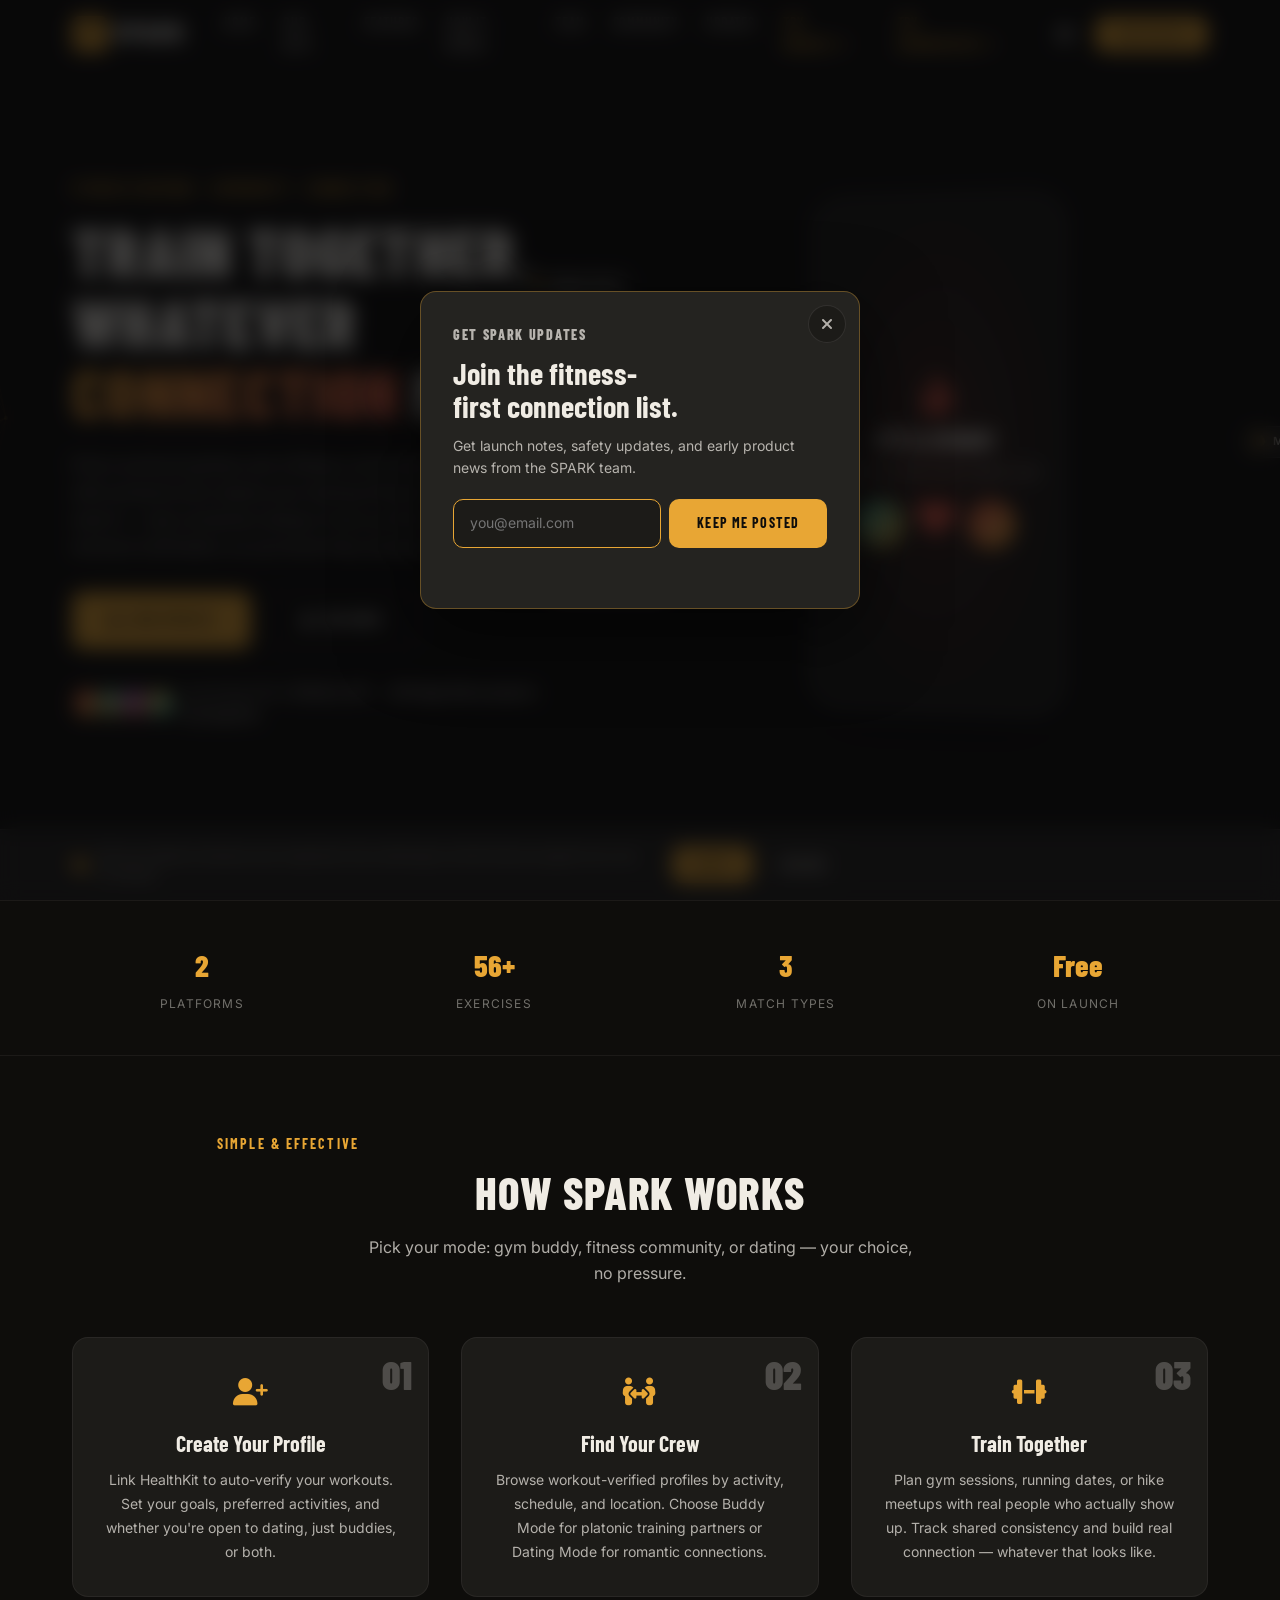
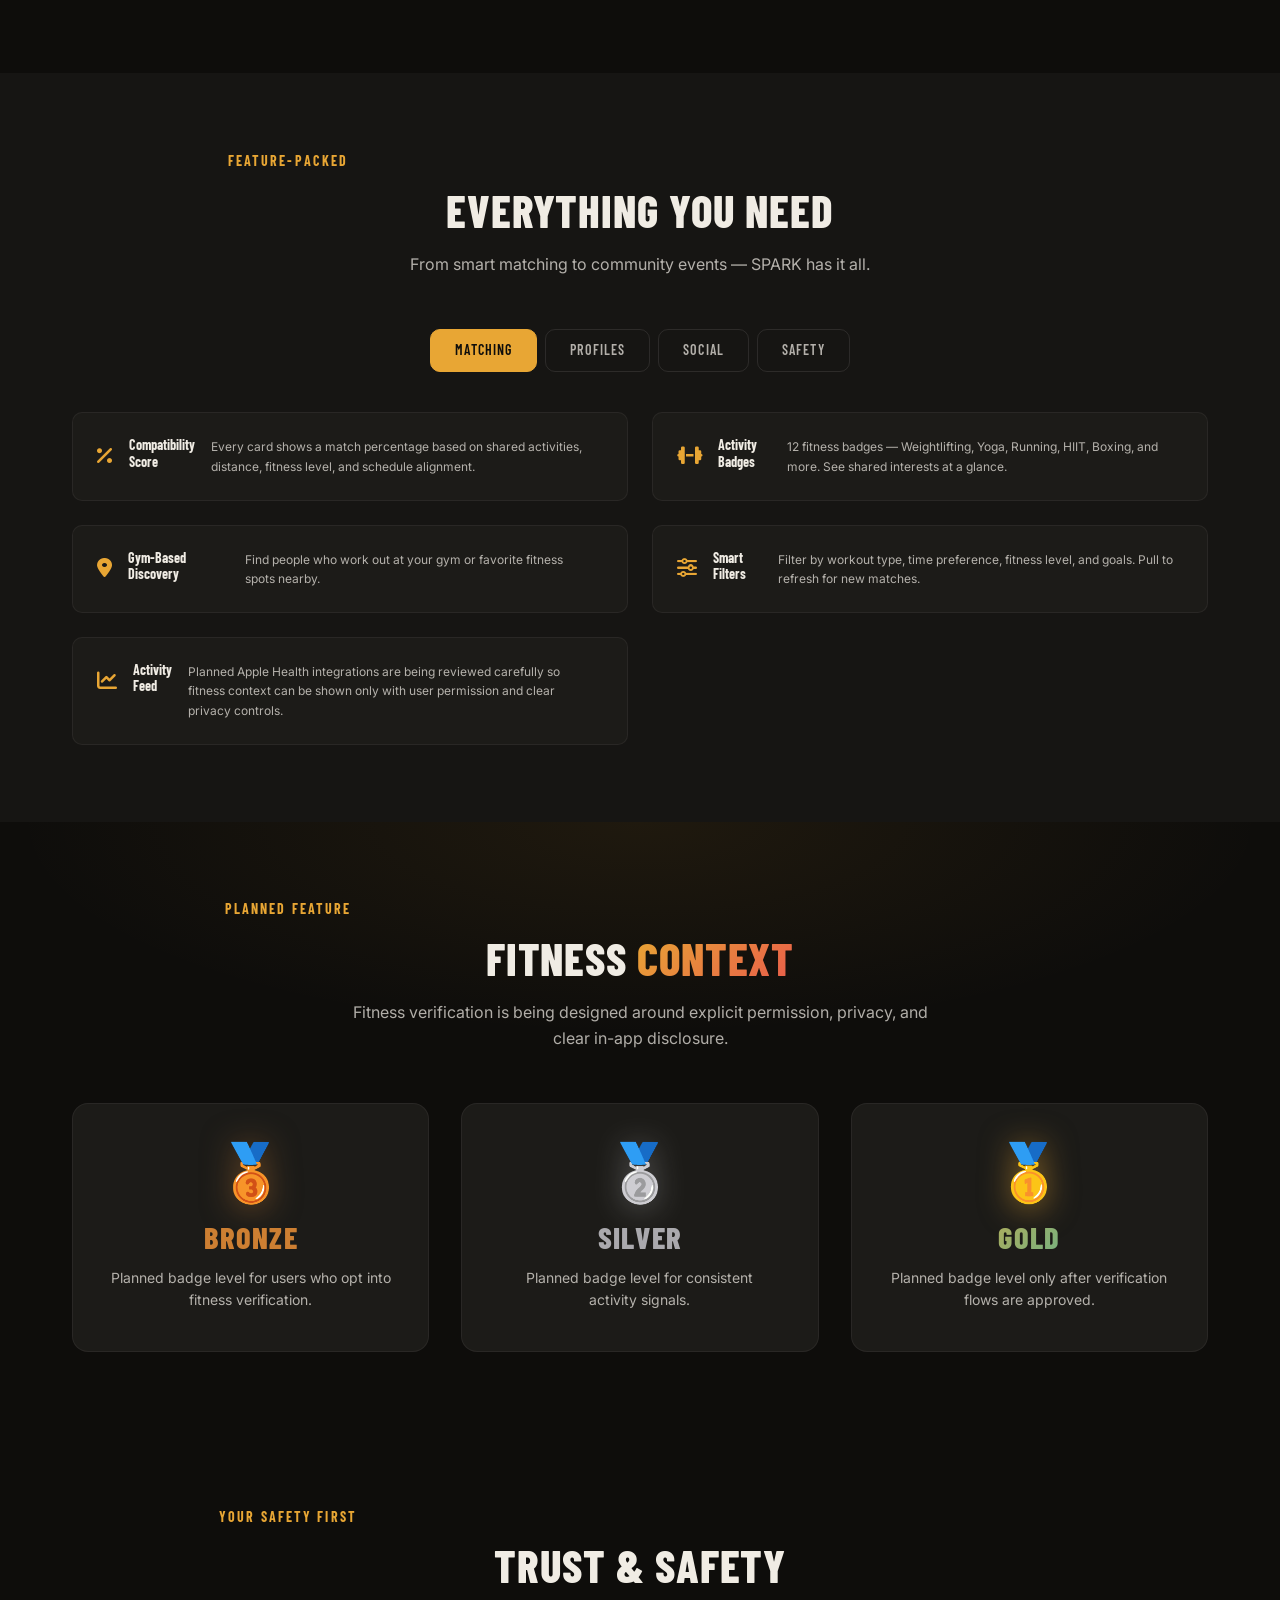
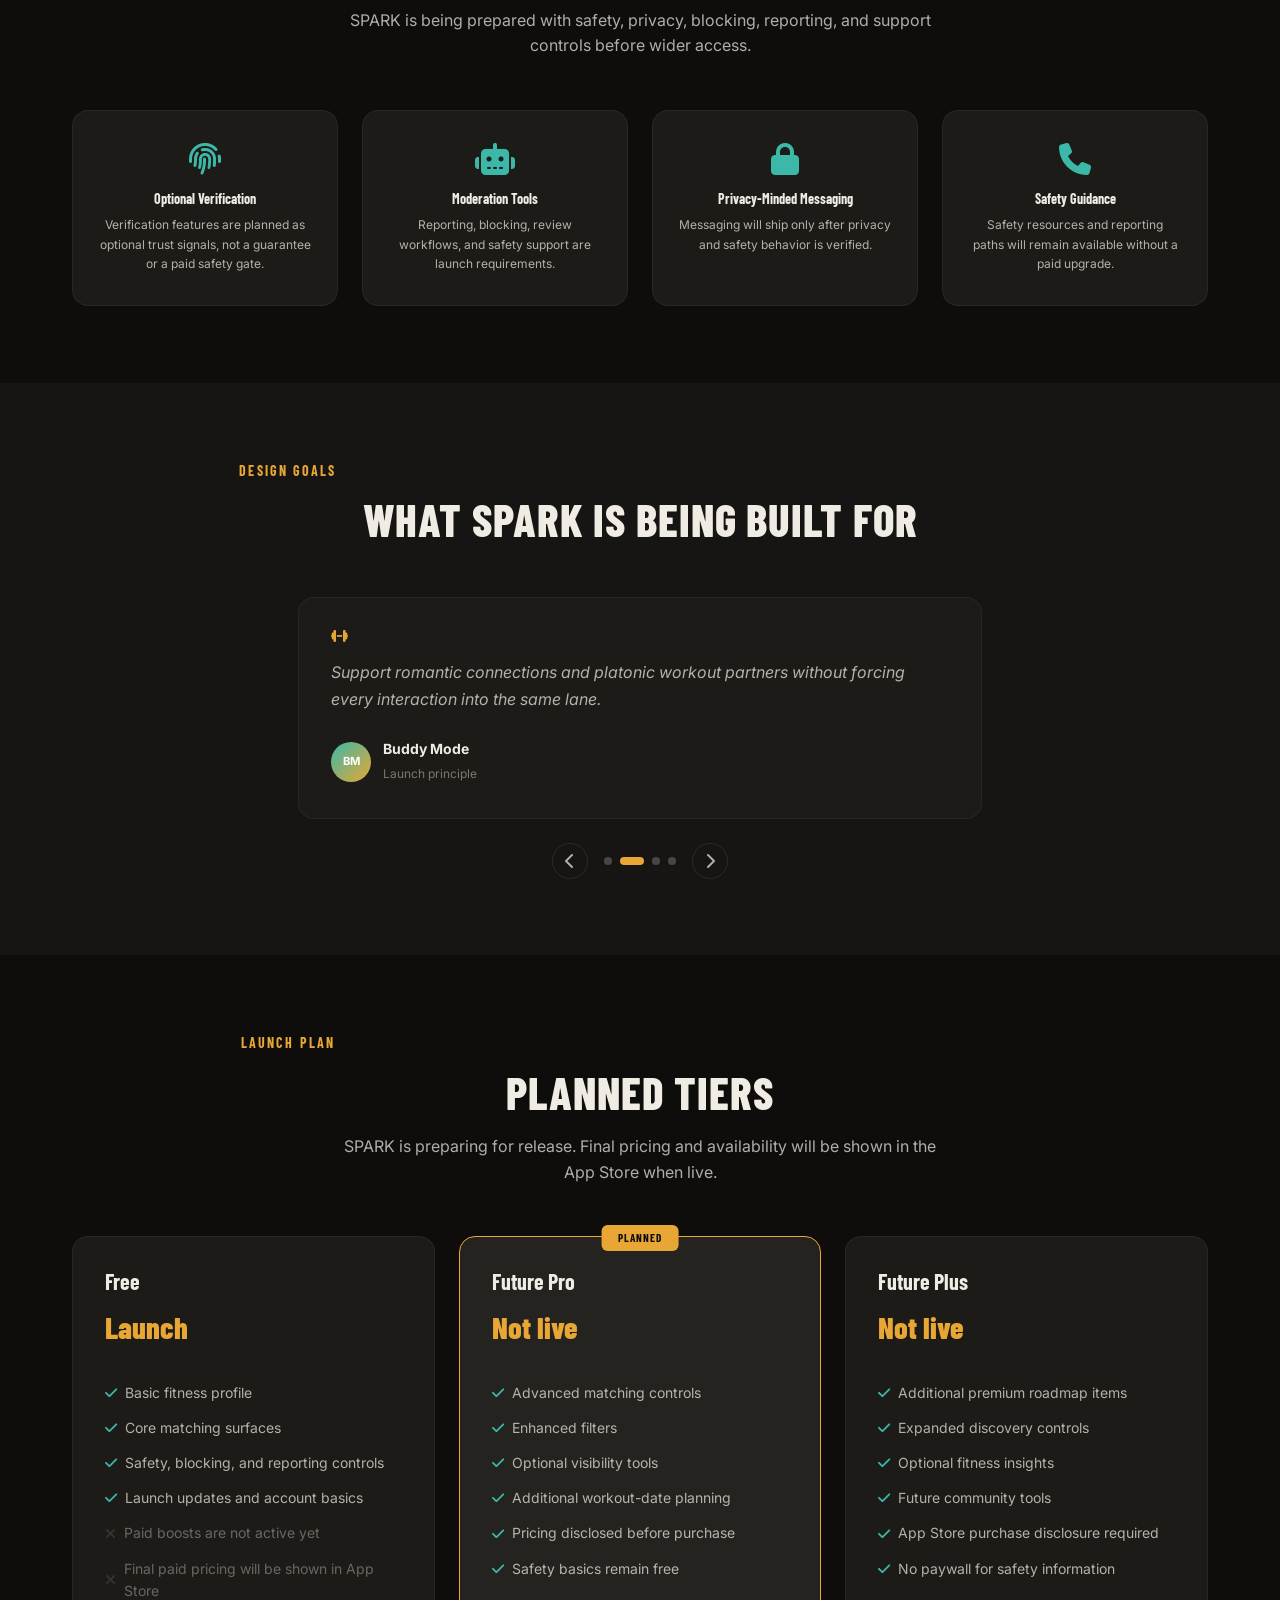
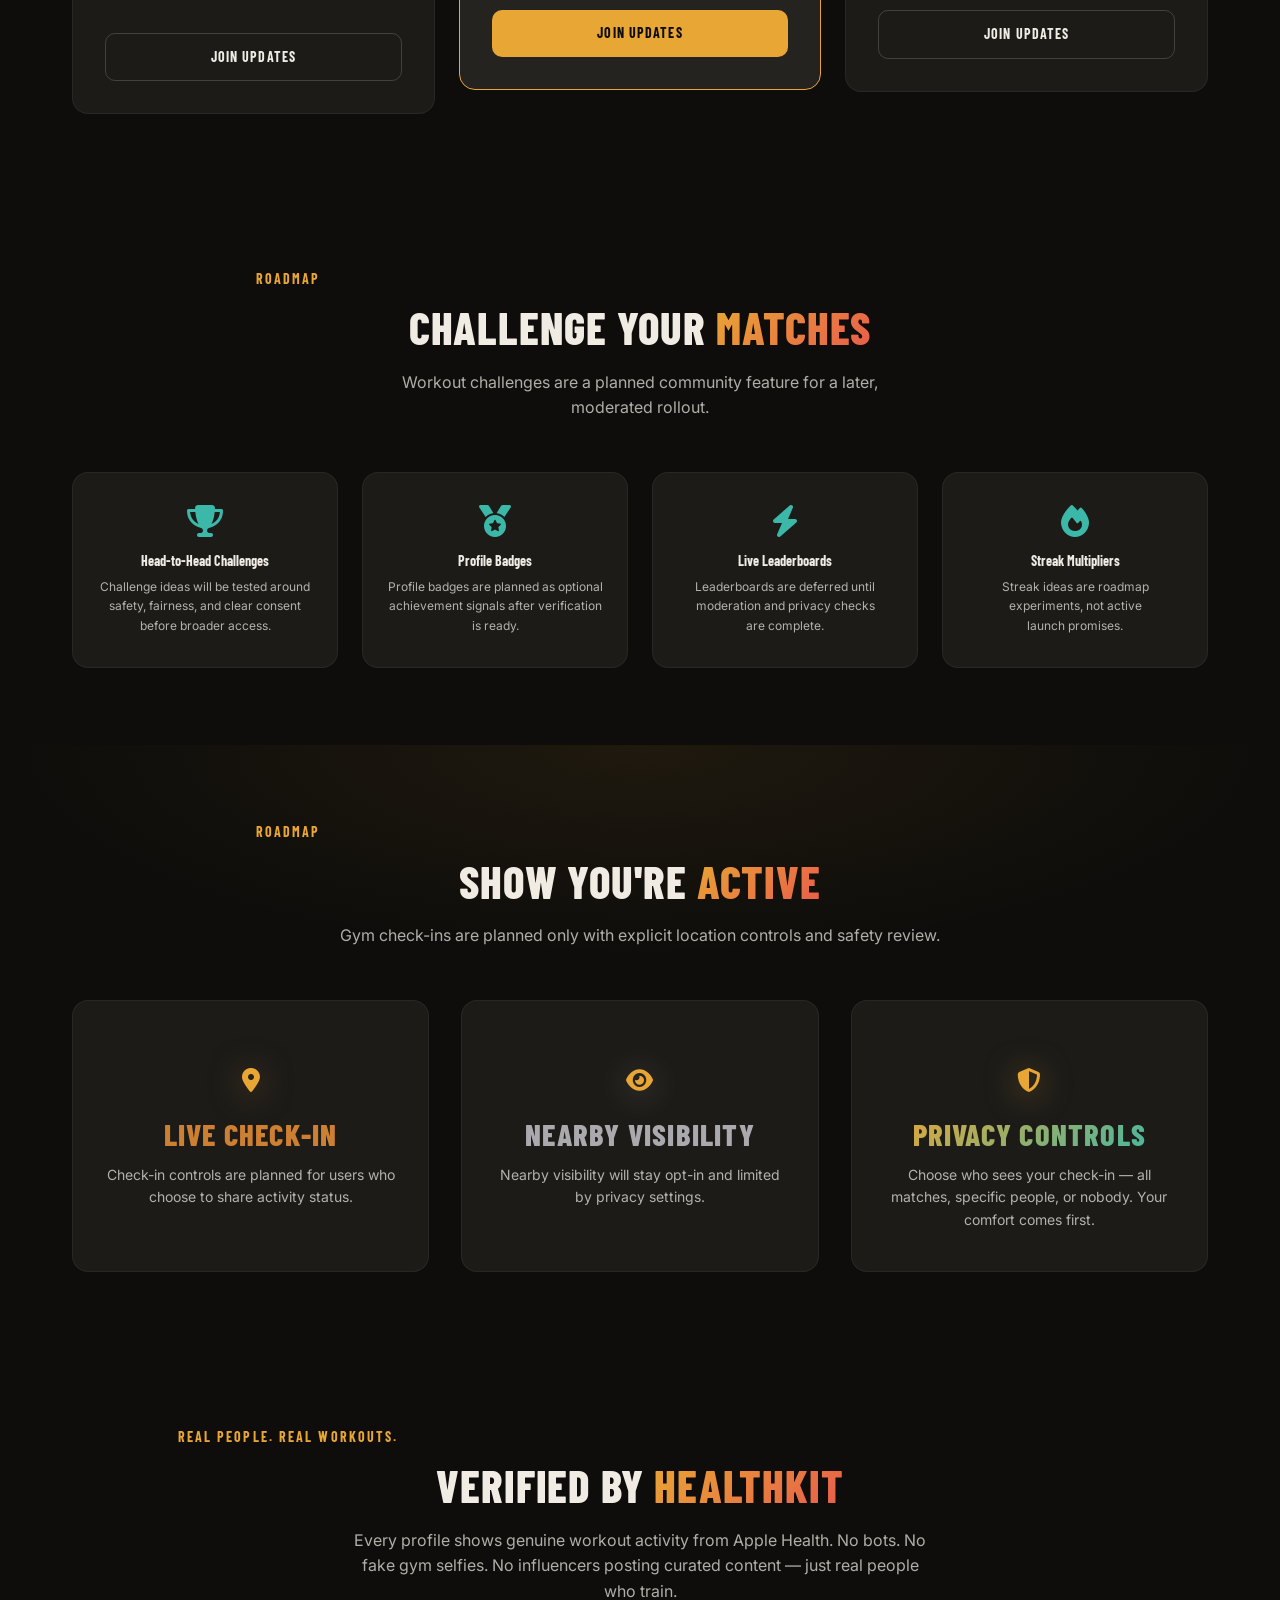
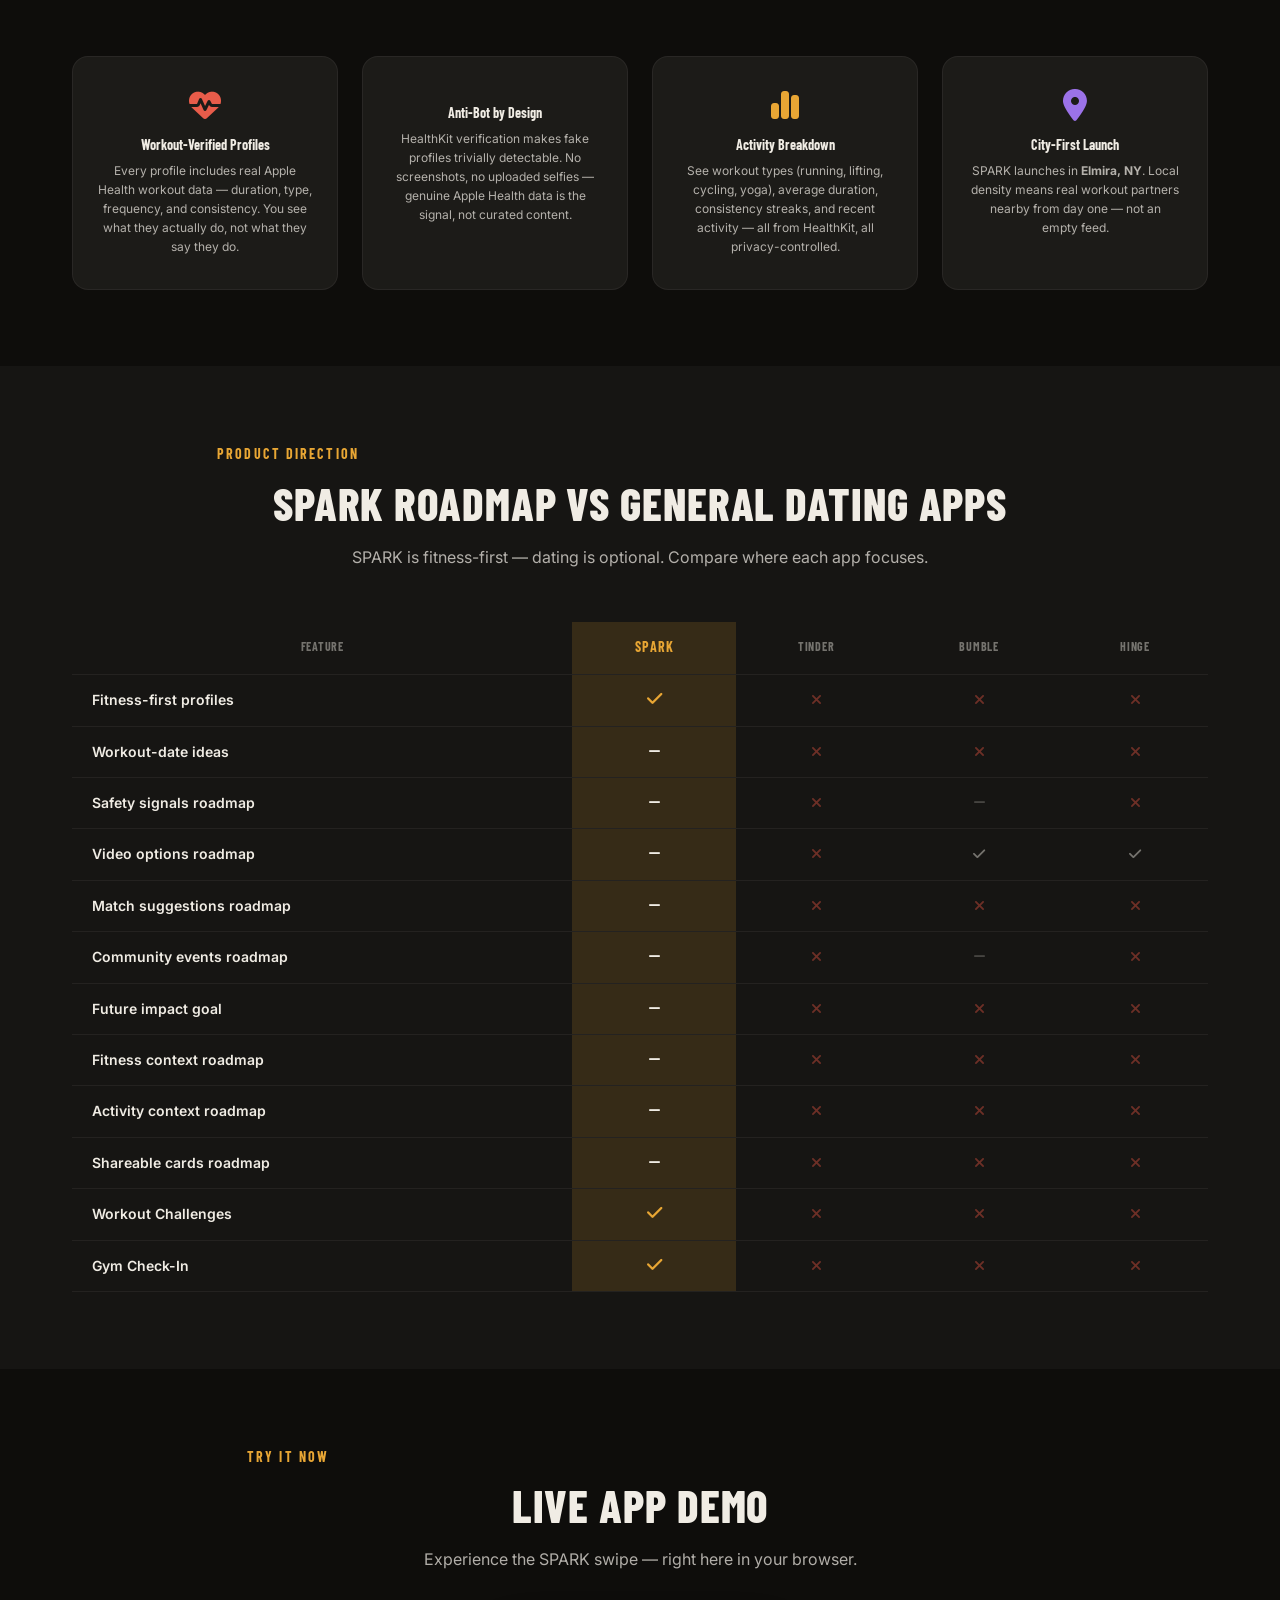
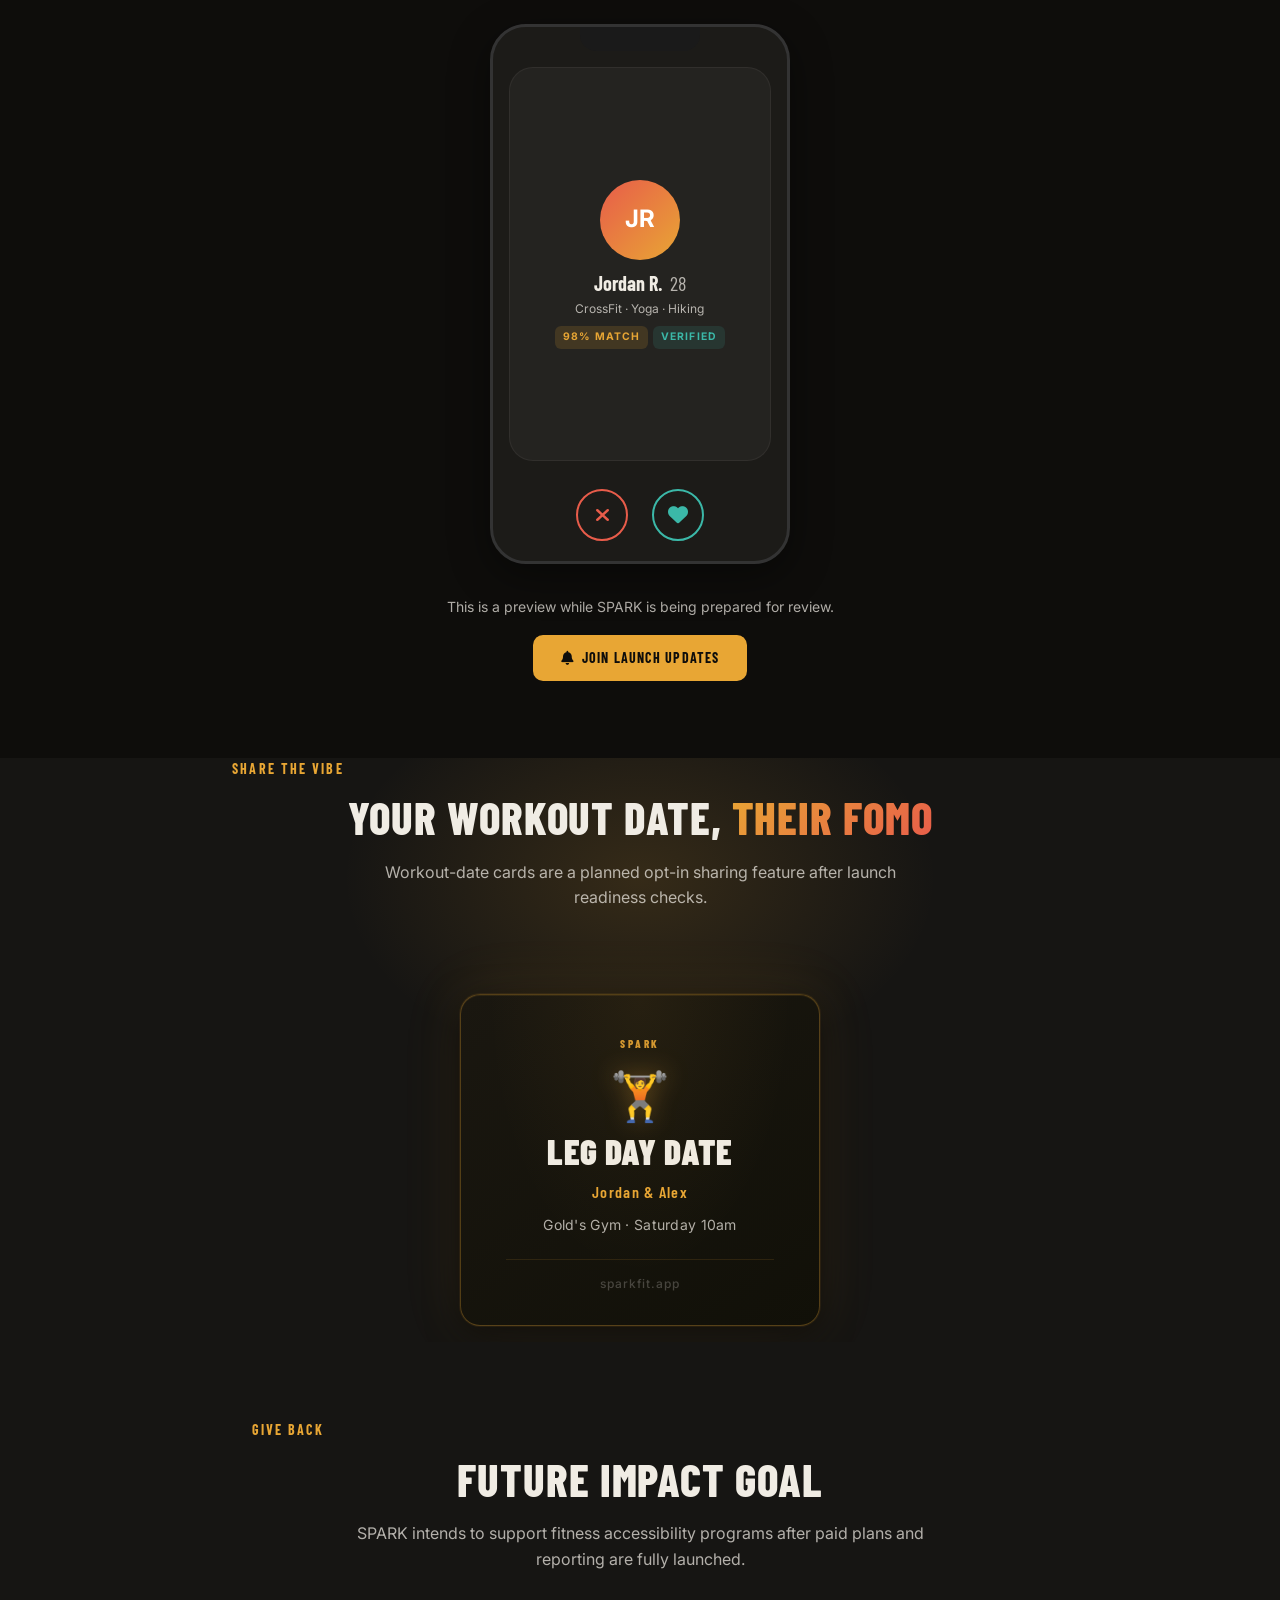
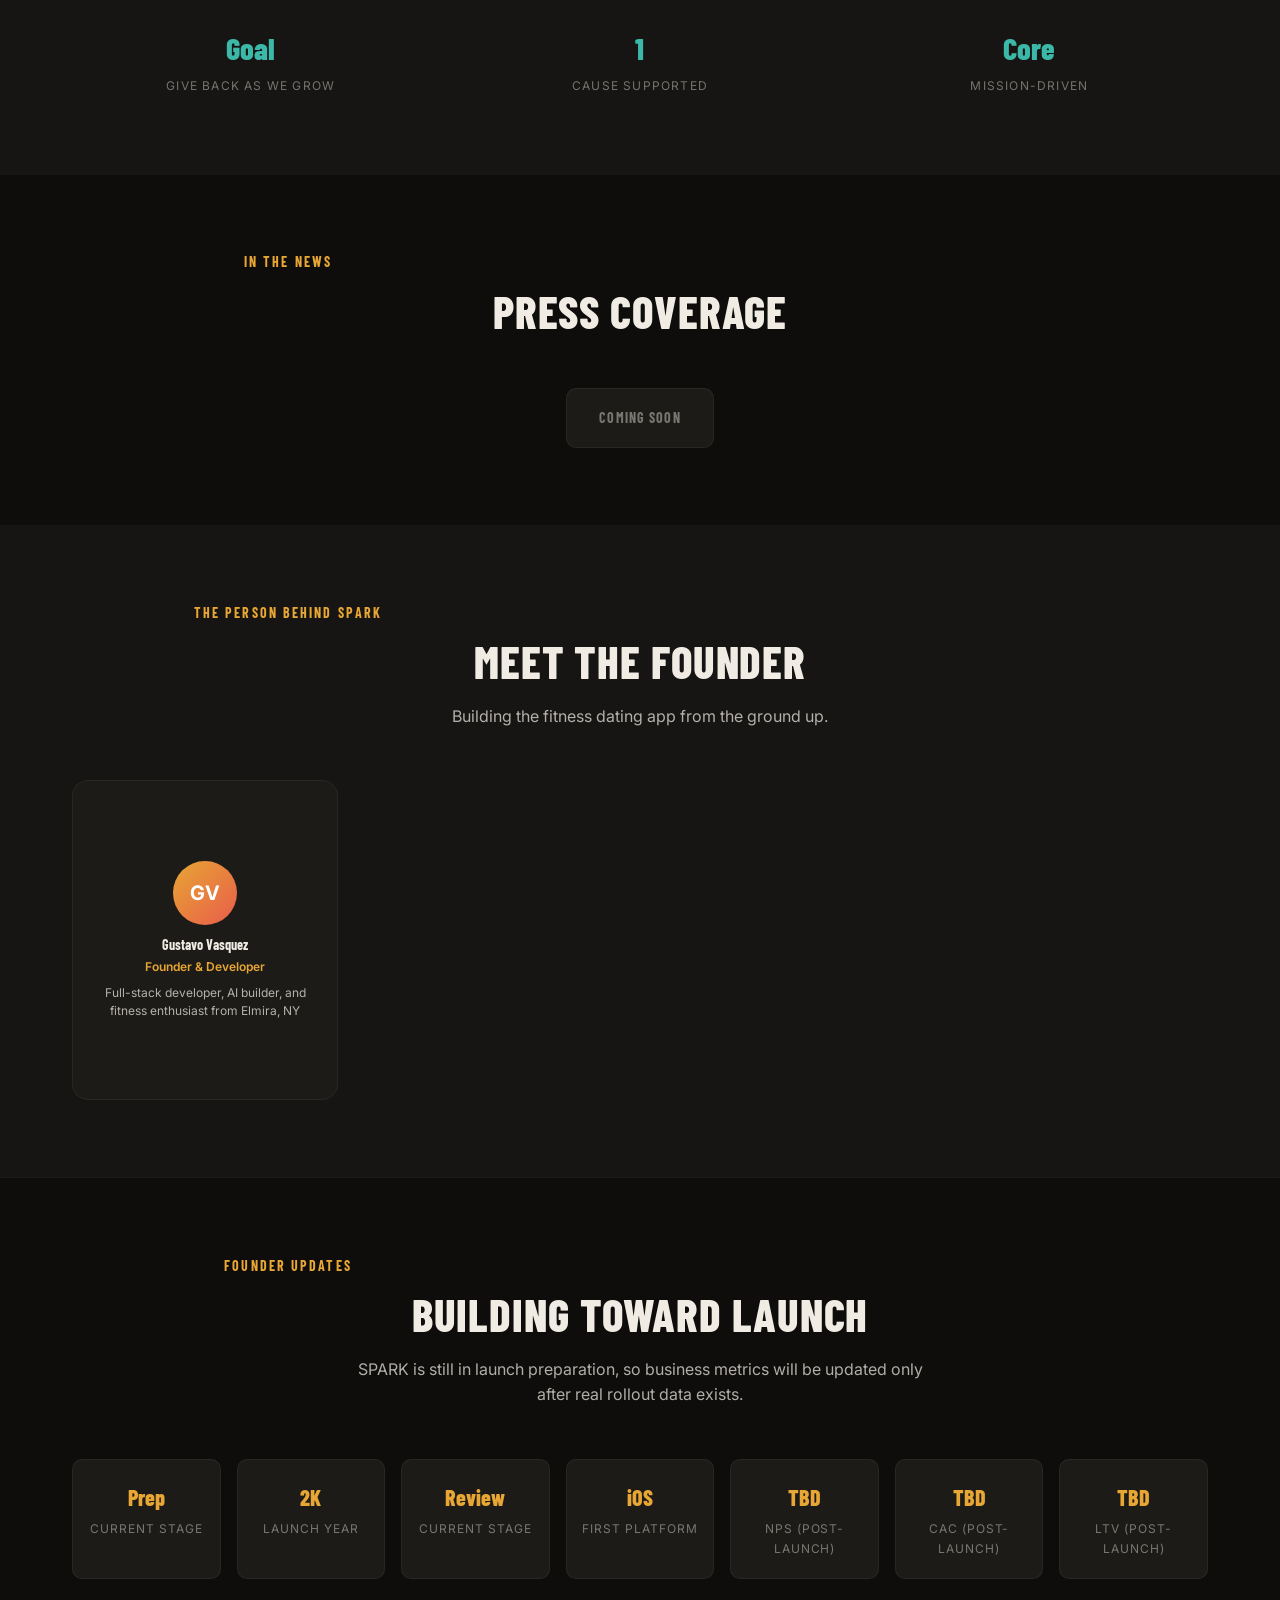
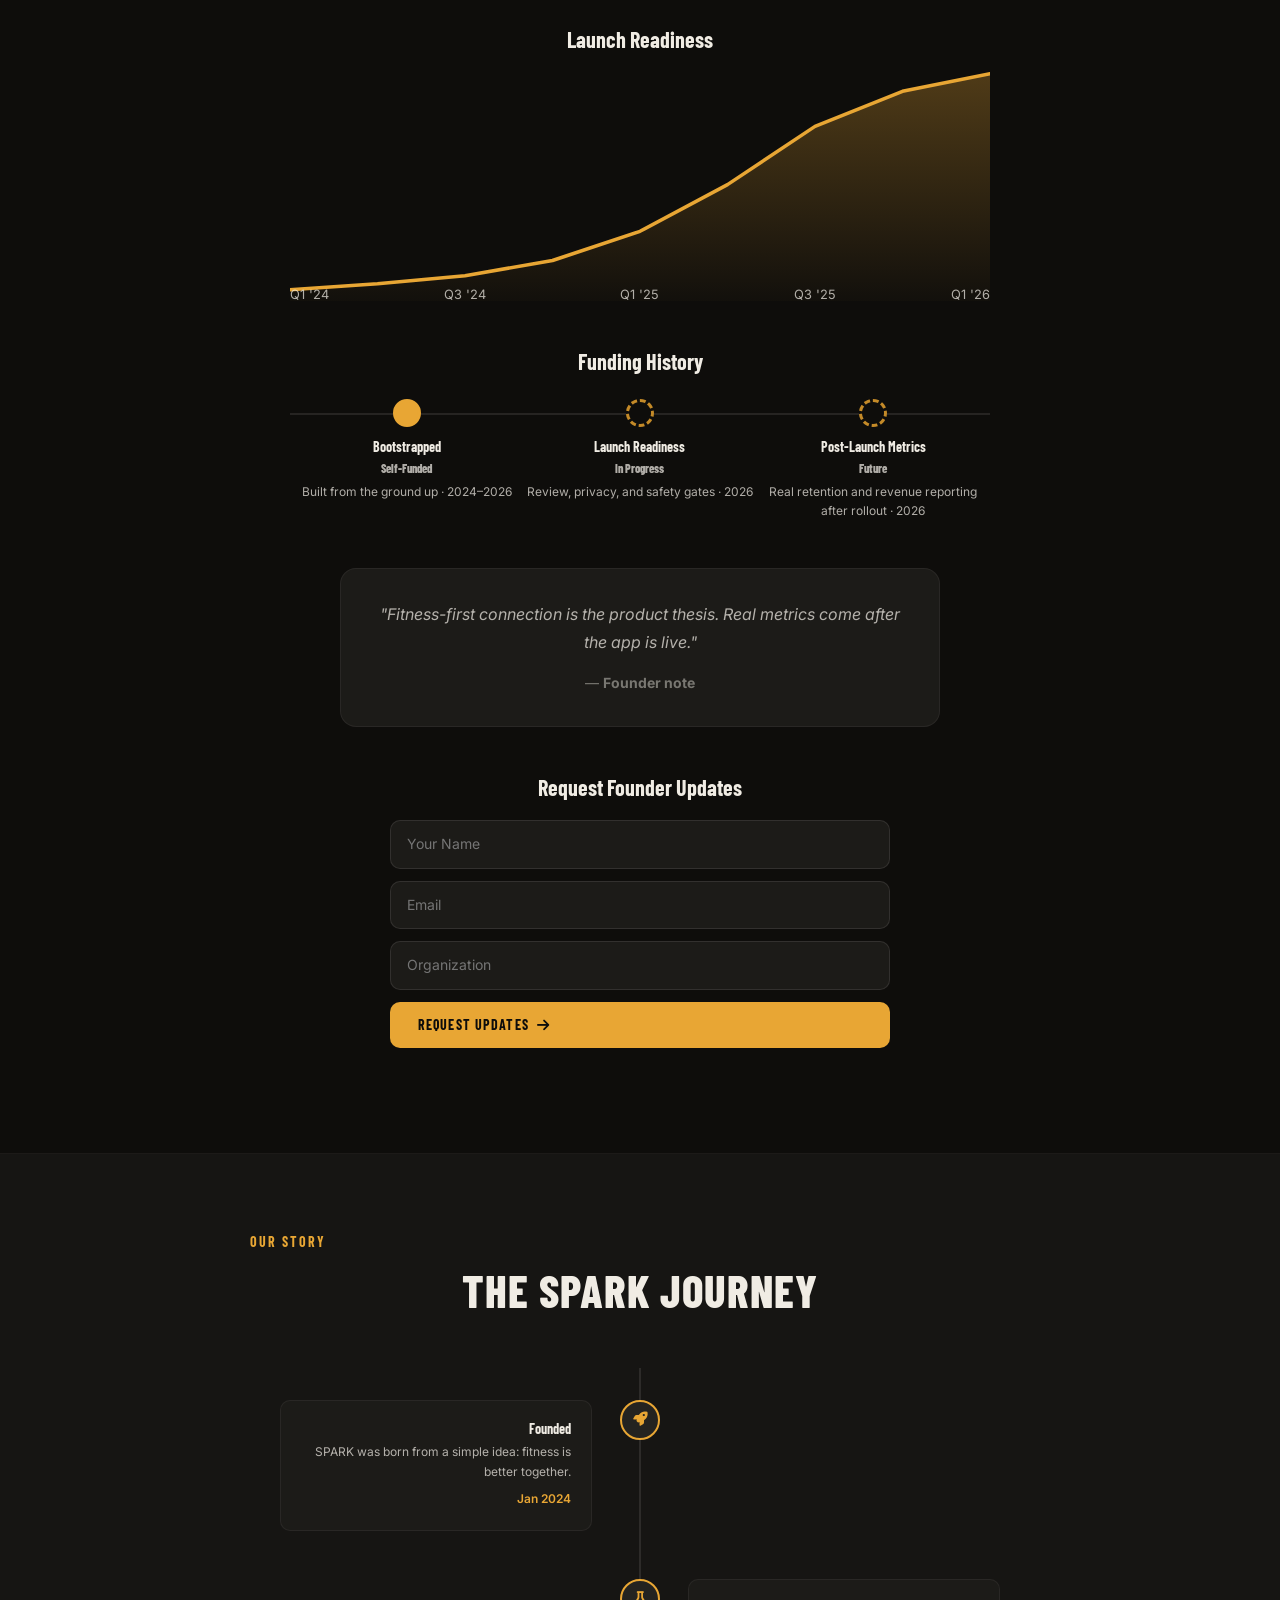
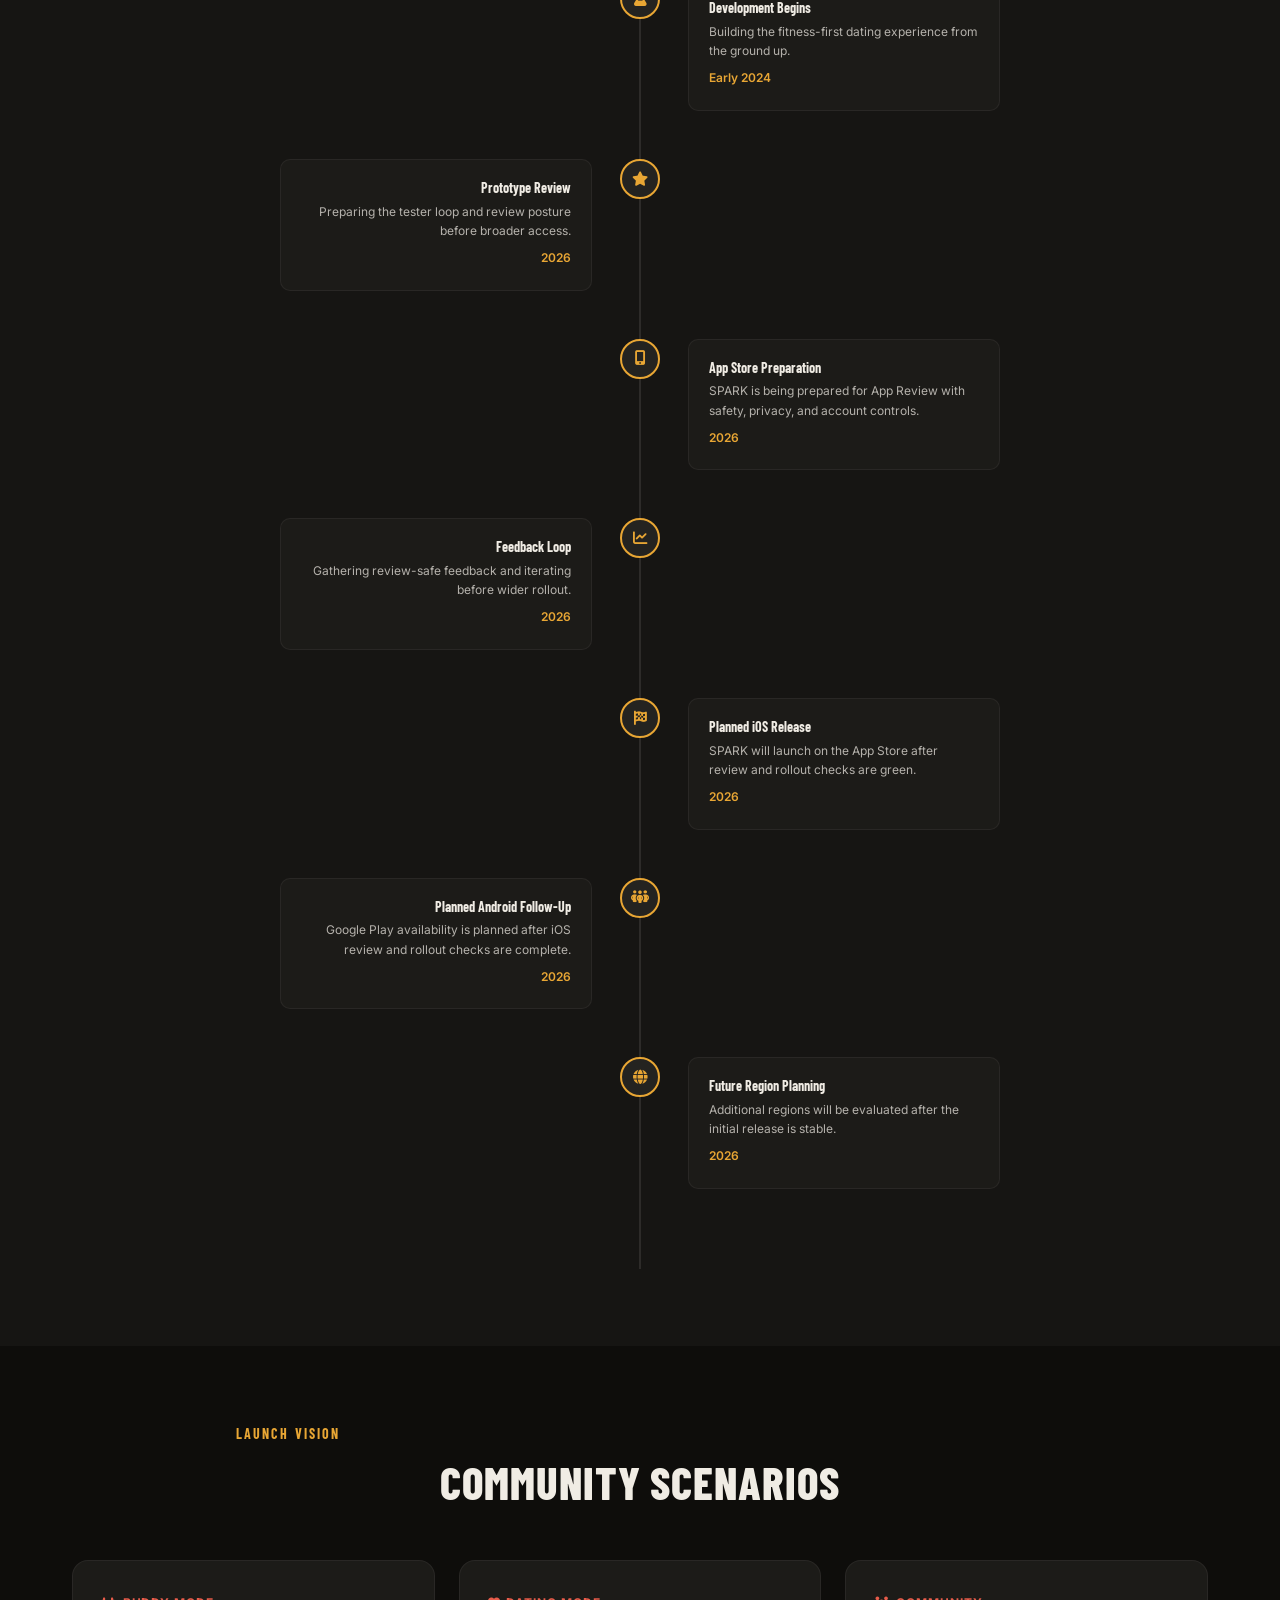
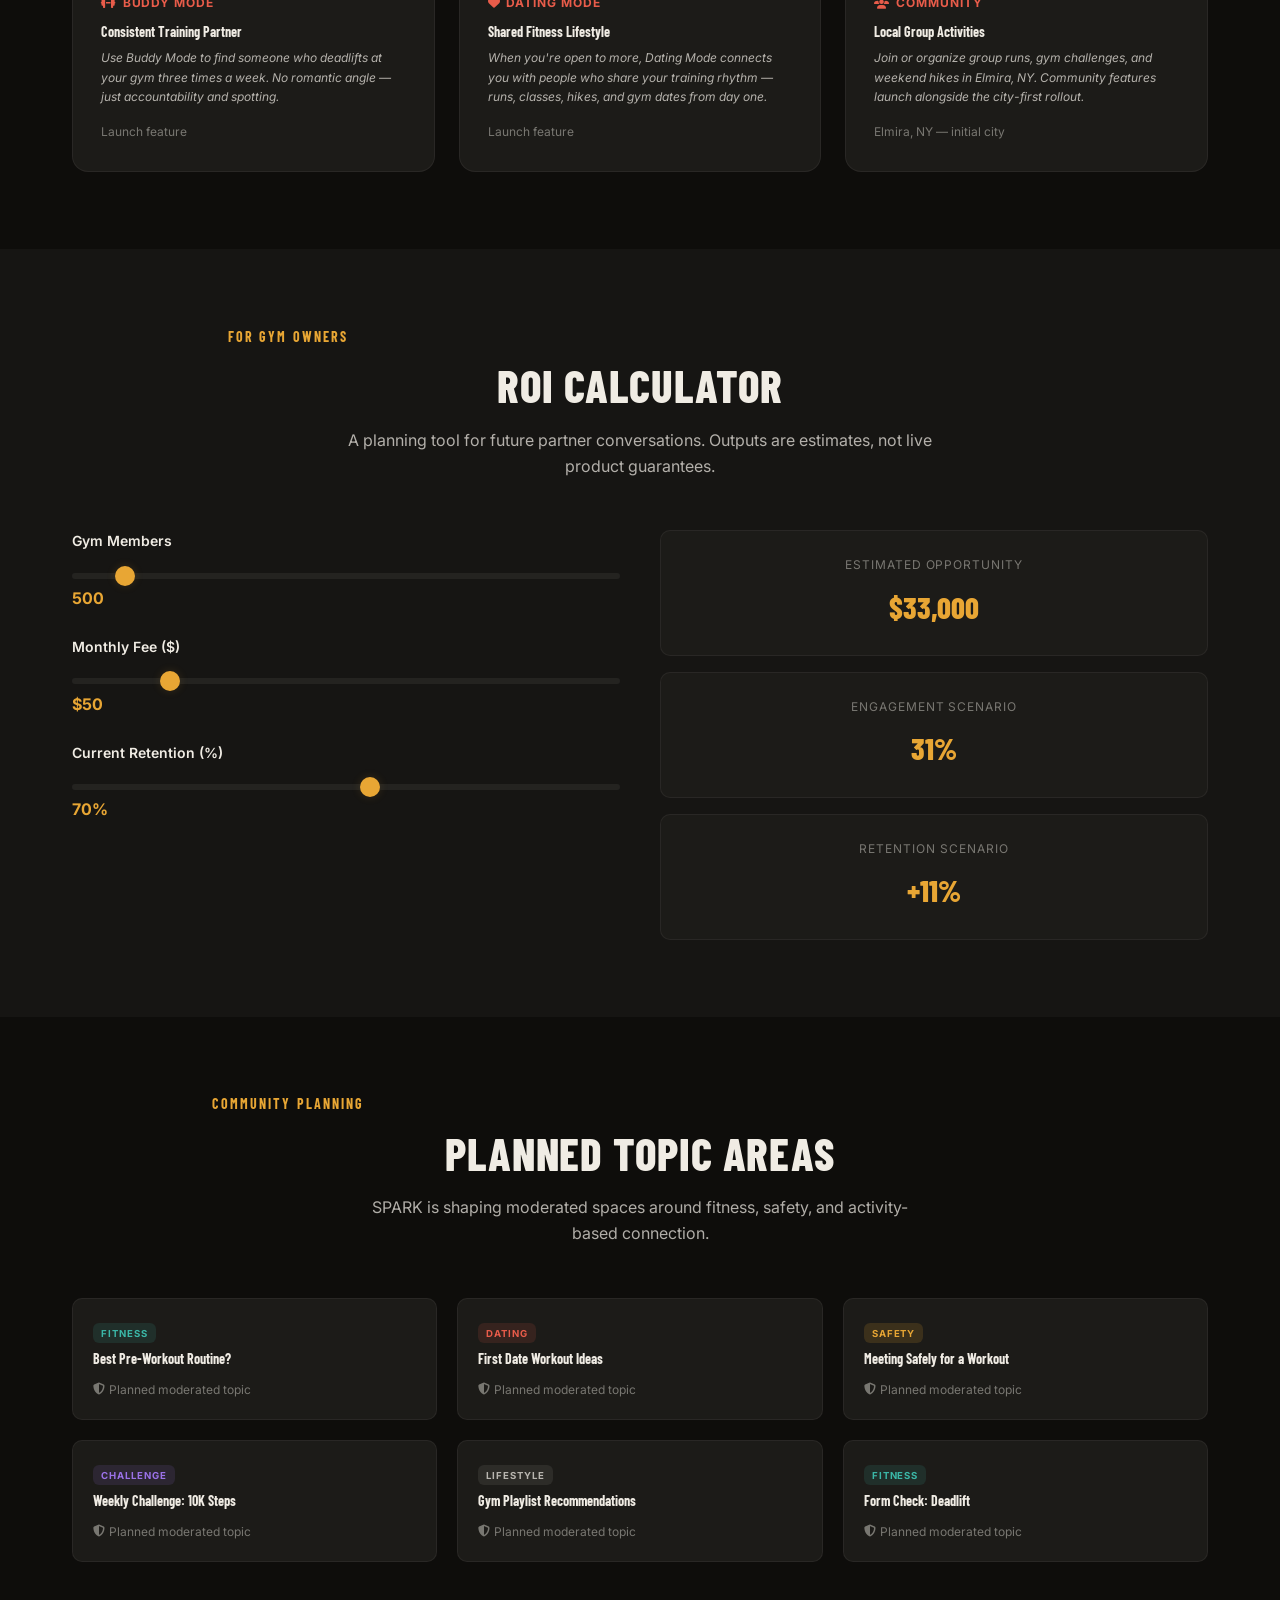
==== commit 9e29d0de: "SEO: remove duplicate Twitter meta tags, add SoftwareApplication JSON-LD - Remove duplicate twitter:" ====
--- a/index.html
+++ b/index.html
@@ -81,12 +81,25 @@
     ]
   }
   </script>
+  <script type="application/ld+json">
+  {
+    "@context": "https://schema.org",
+    "@type": "SoftwareApplication",
+    "name": "SPARK — Fitness-First Connection",
+    "operatingSystem": "iOS",
+    "applicationCategory": "LifestyleApplication",
+    "offers": {
+      "@type": "Offer",
+      "price": "0",
+      "priceCurrency": "USD"
+    },
+    "description": "Fitness-first dating app connecting people through workouts, gym routines, and active goals with HealthKit verification."
+  }
+  </script>
   <meta name="twitter:card" content="summary_large_image">
   <meta name="twitter:title" content="SPARK — Fitness-First Connection App">
-  <meta name="twitter:description" content="Fitness-first dating app for people who want to meet around workouts and active goals. Join the iOS waitlist.">
+  <meta name="twitter:description" content="SPARK is a fitness-first dating app for people who want to meet around workouts and active goals. Join the iOS waitlist.">
   <meta name="twitter:image" content="https://sparkfit.app/og-image.svg">
-  <meta name="twitter:title" content="SPARK — Fitness-First Connection App">
-  <meta name="twitter:description" content="Fitness-first dating app for people who want to meet around workouts and active goals. Join the iOS waitlist.">
 
   <link rel="preconnect" href="https://fonts.googleapis.com">
   <link rel="preconnect" href="https://fonts.gstatic.com" crossorigin>
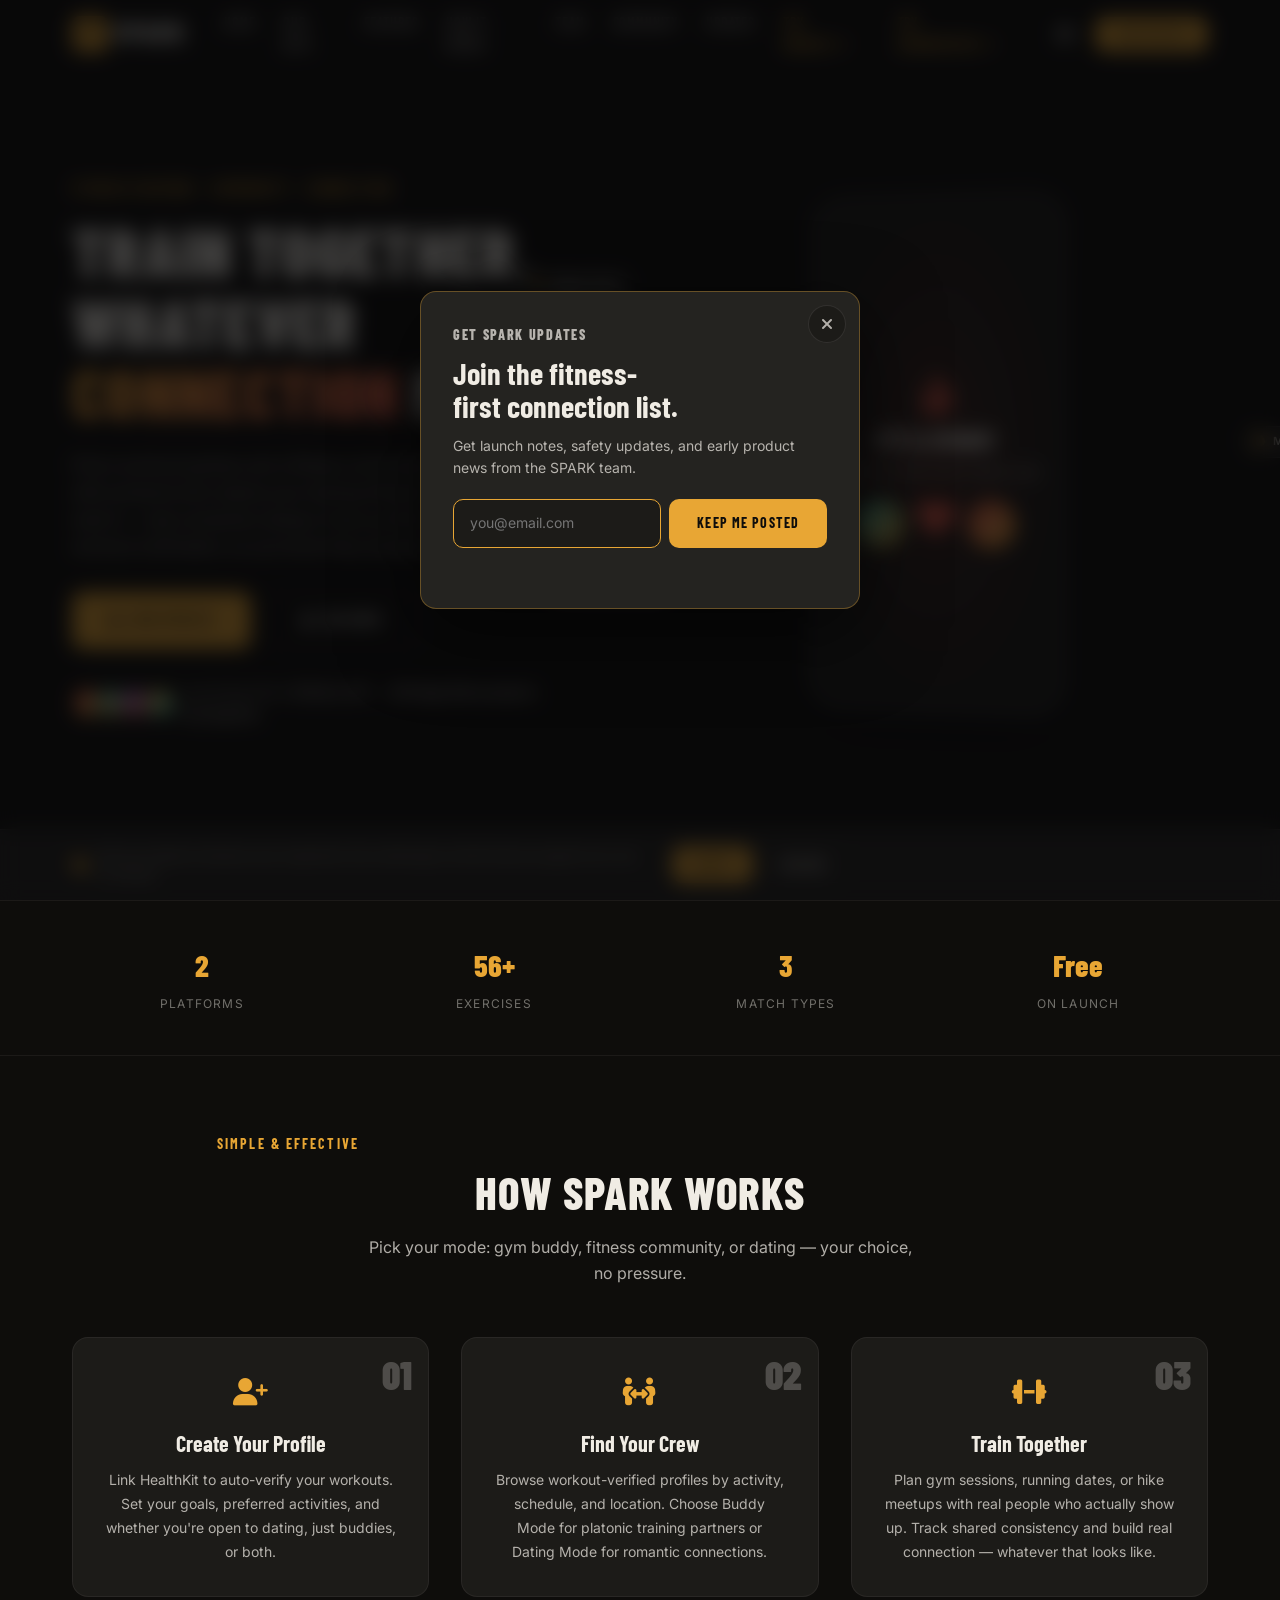
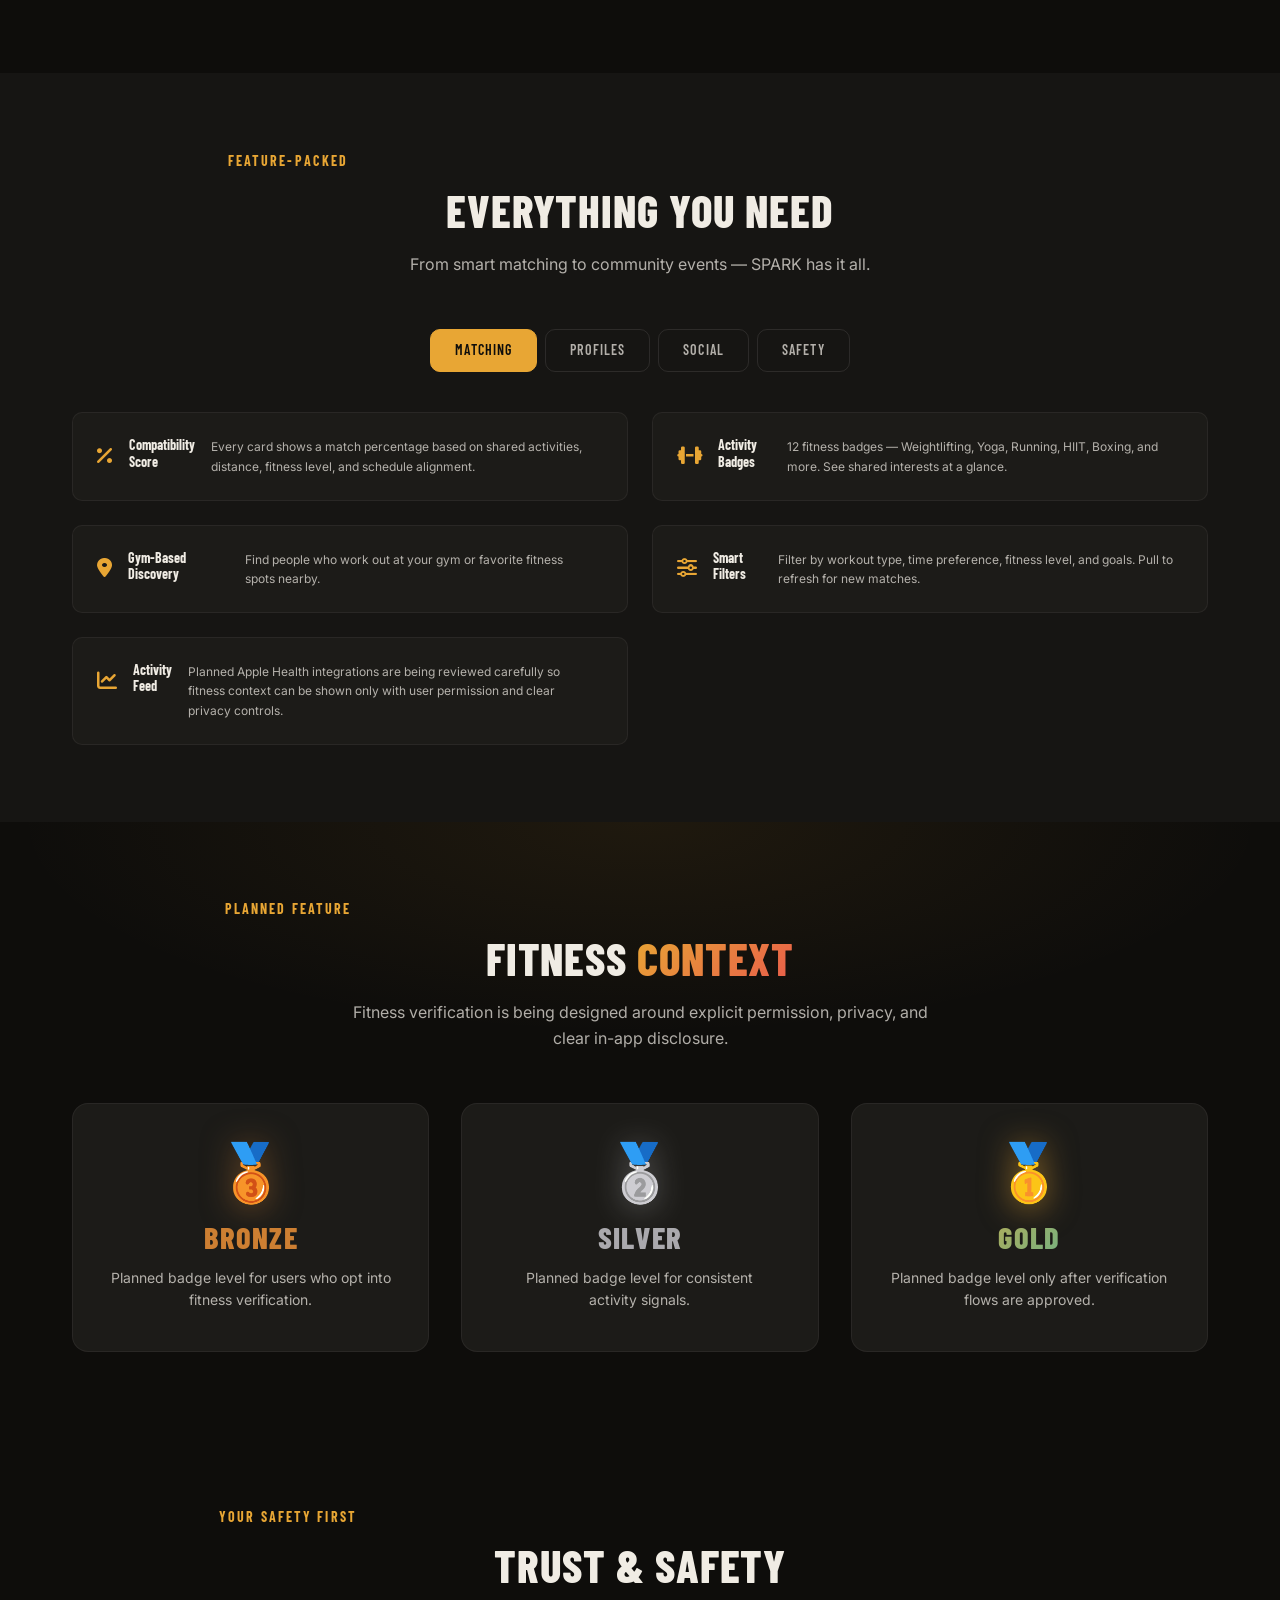
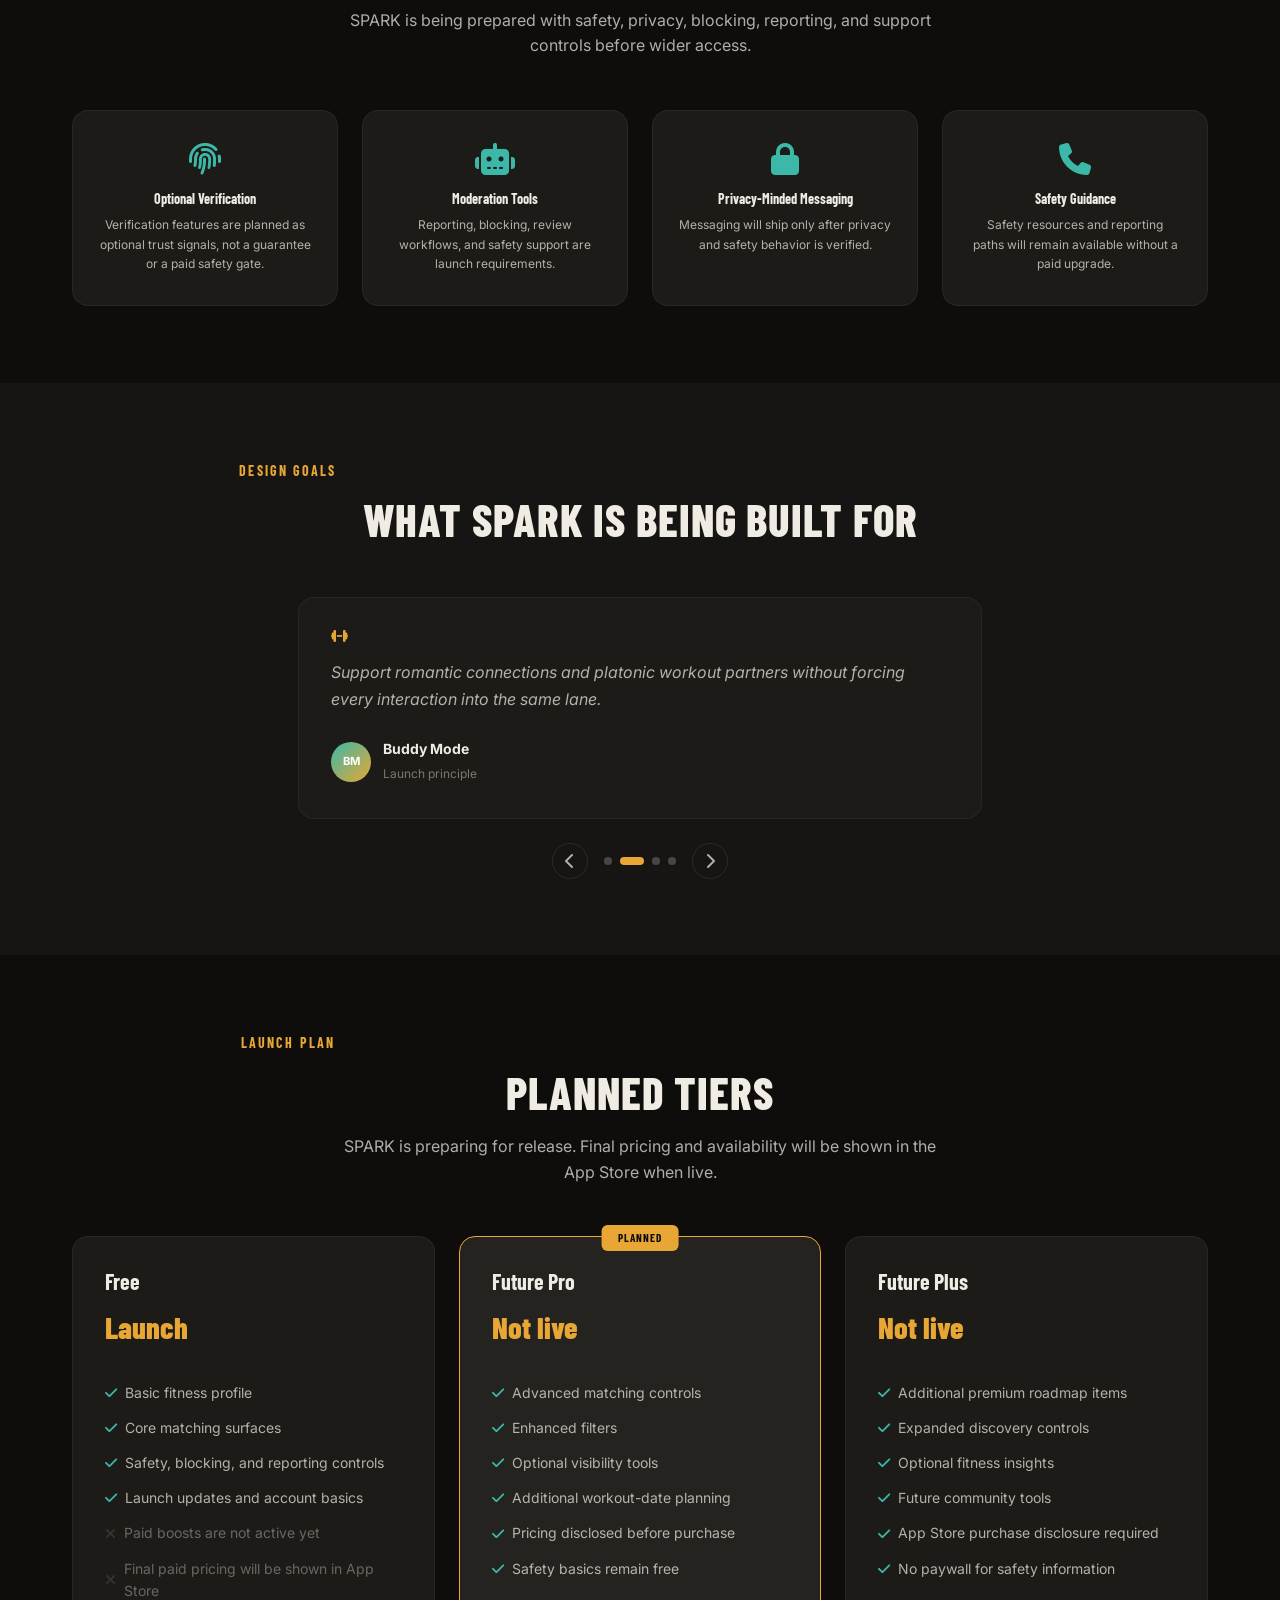
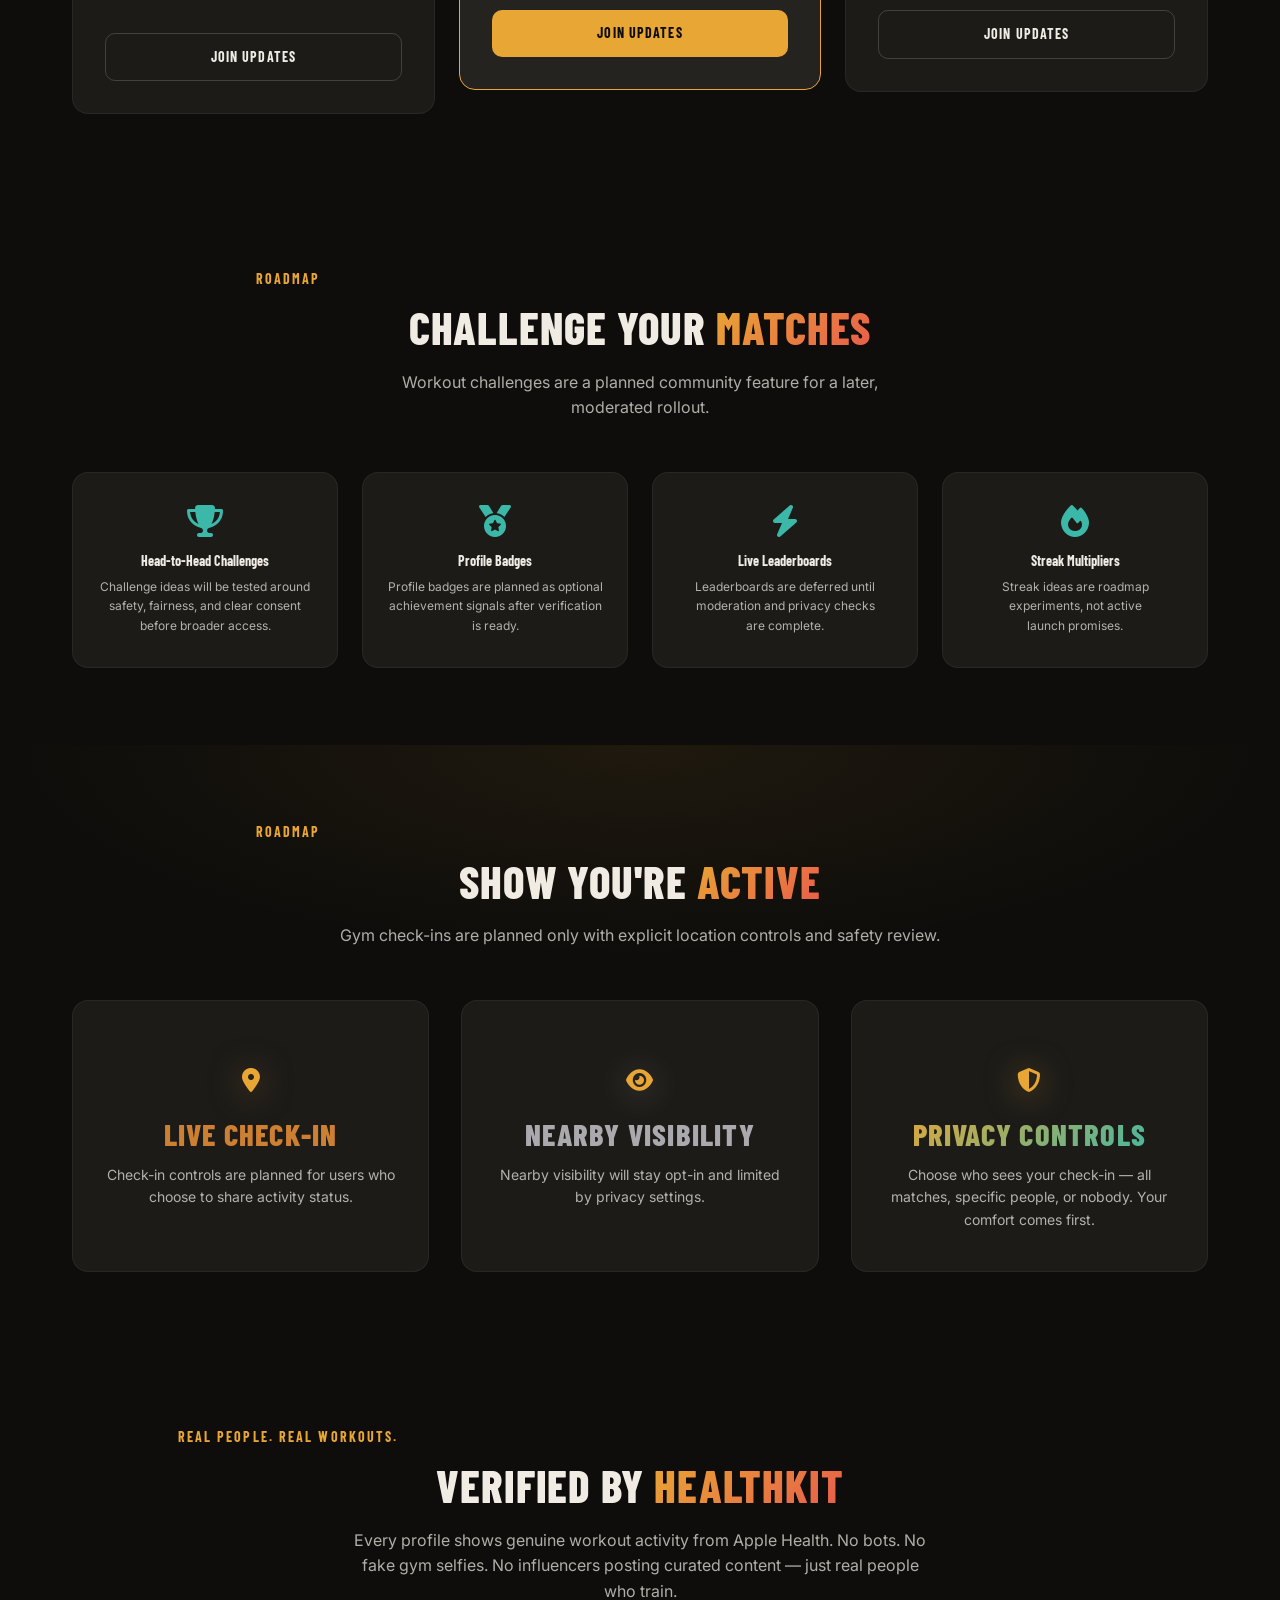
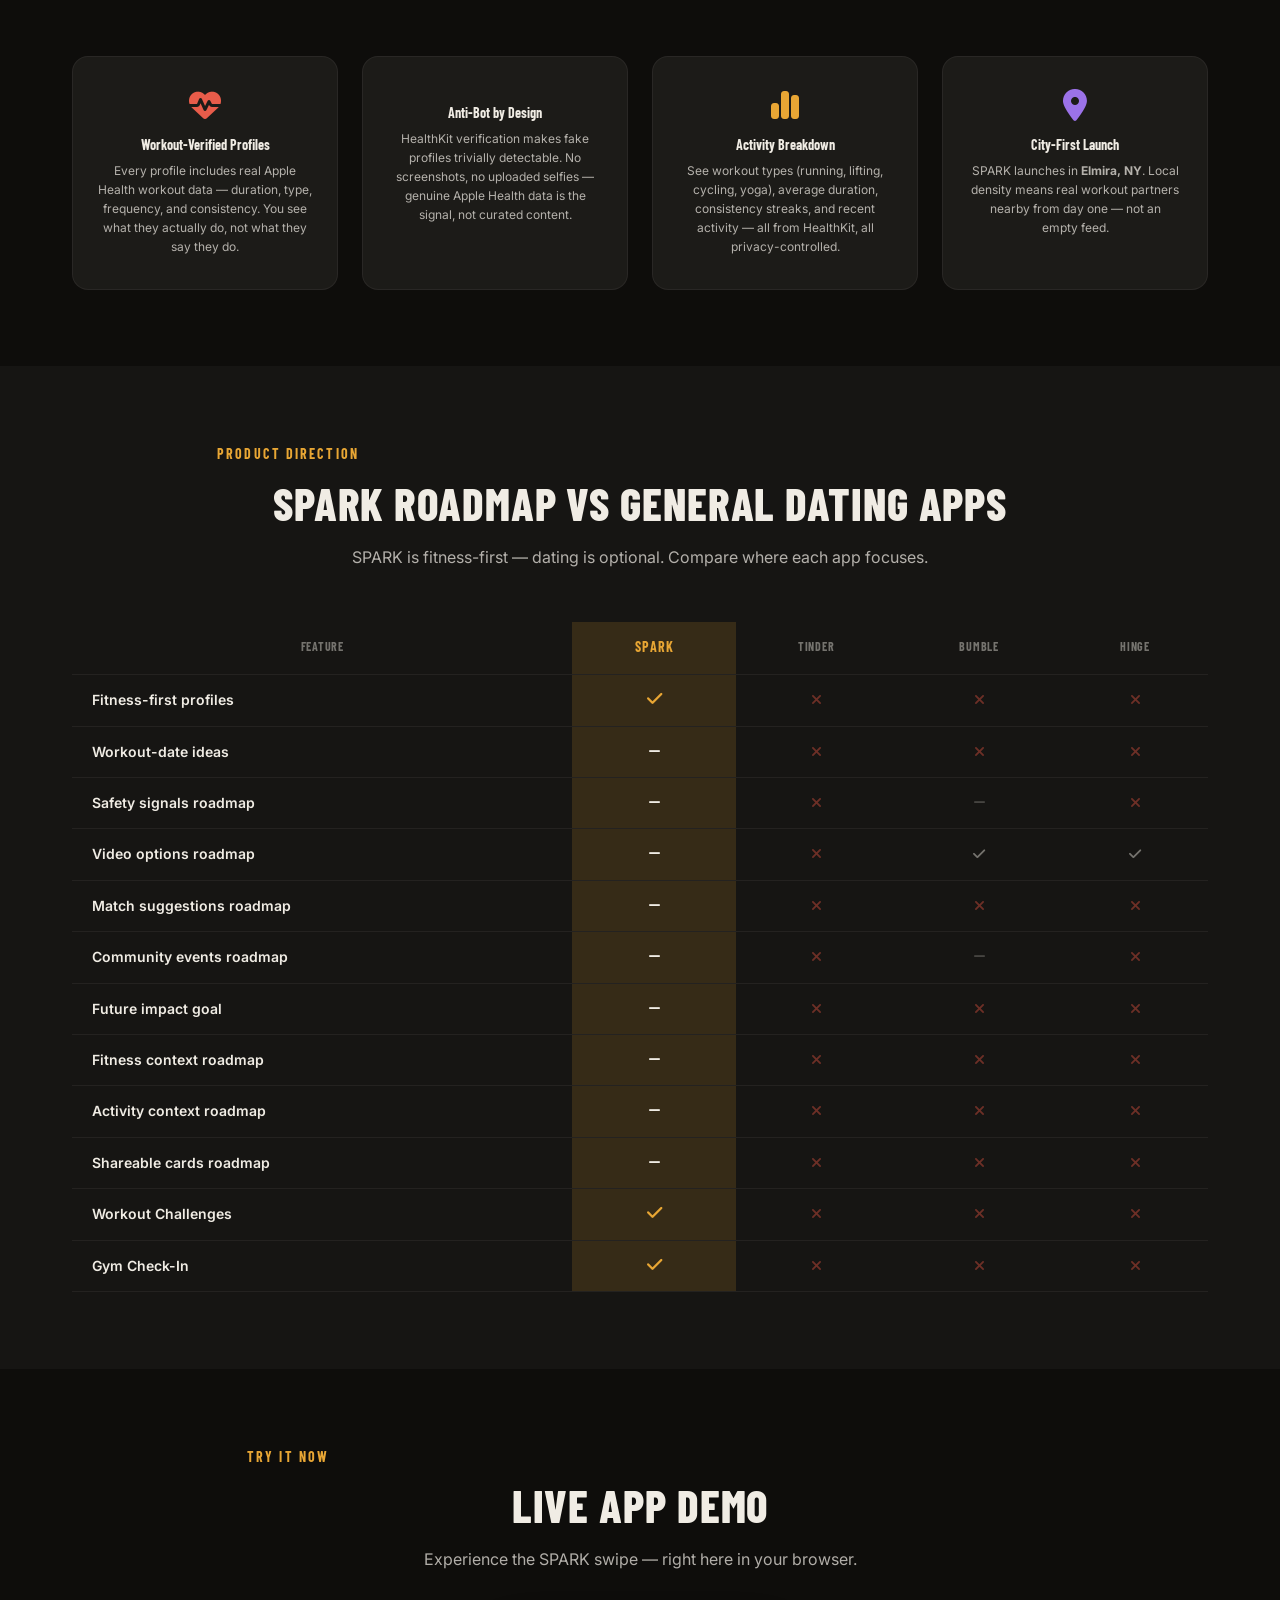
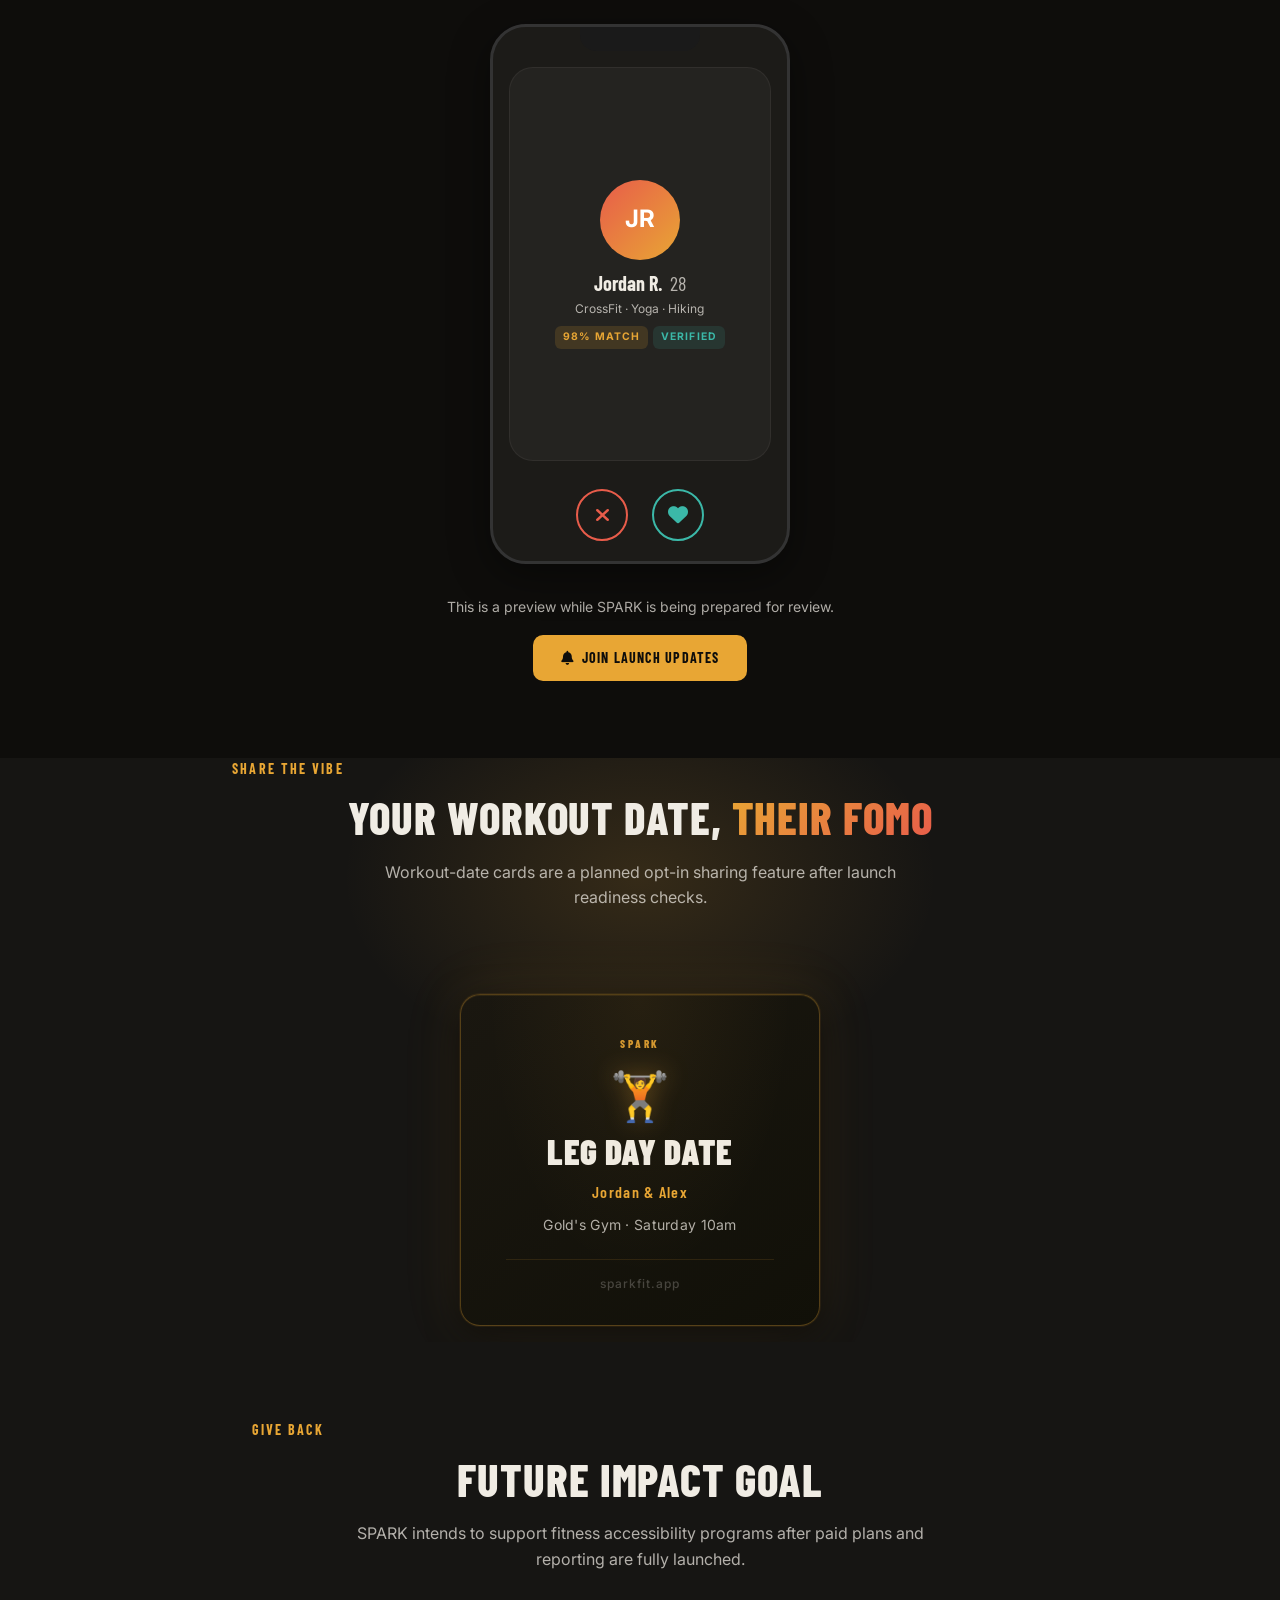
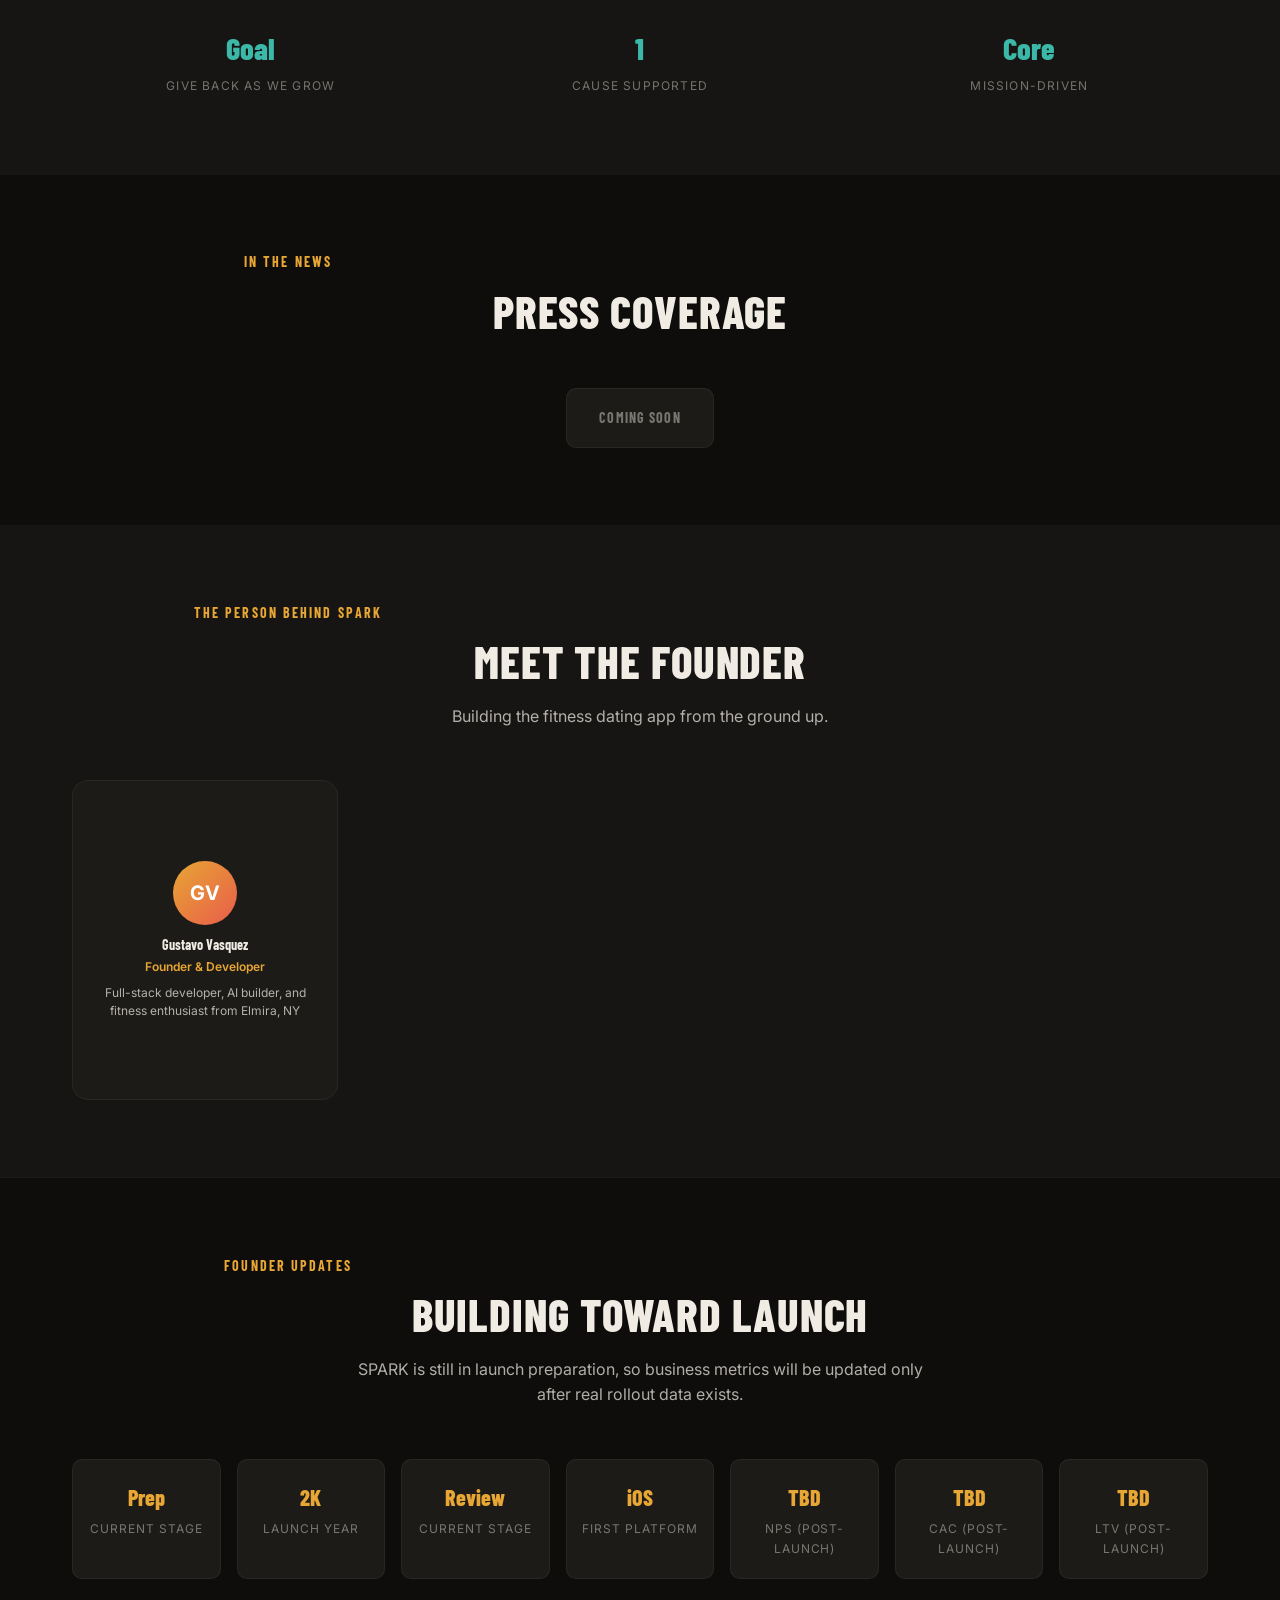
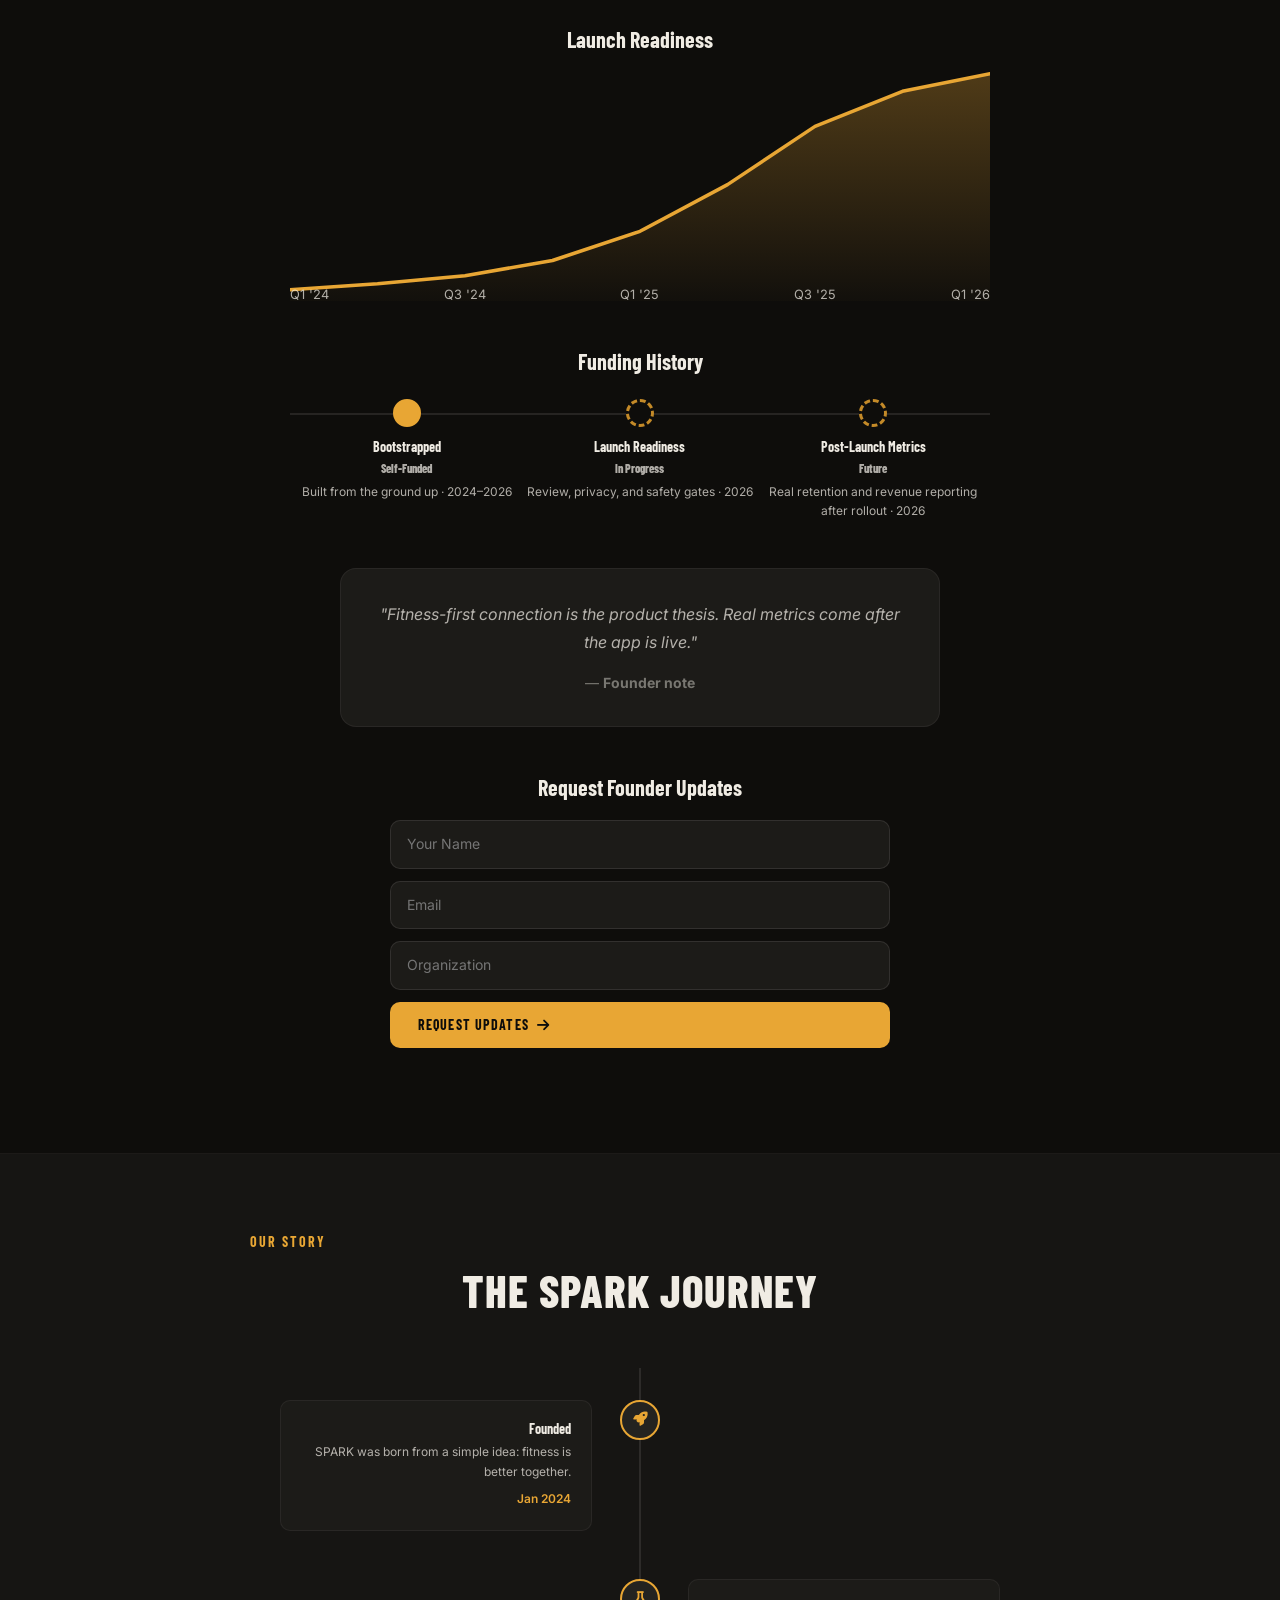
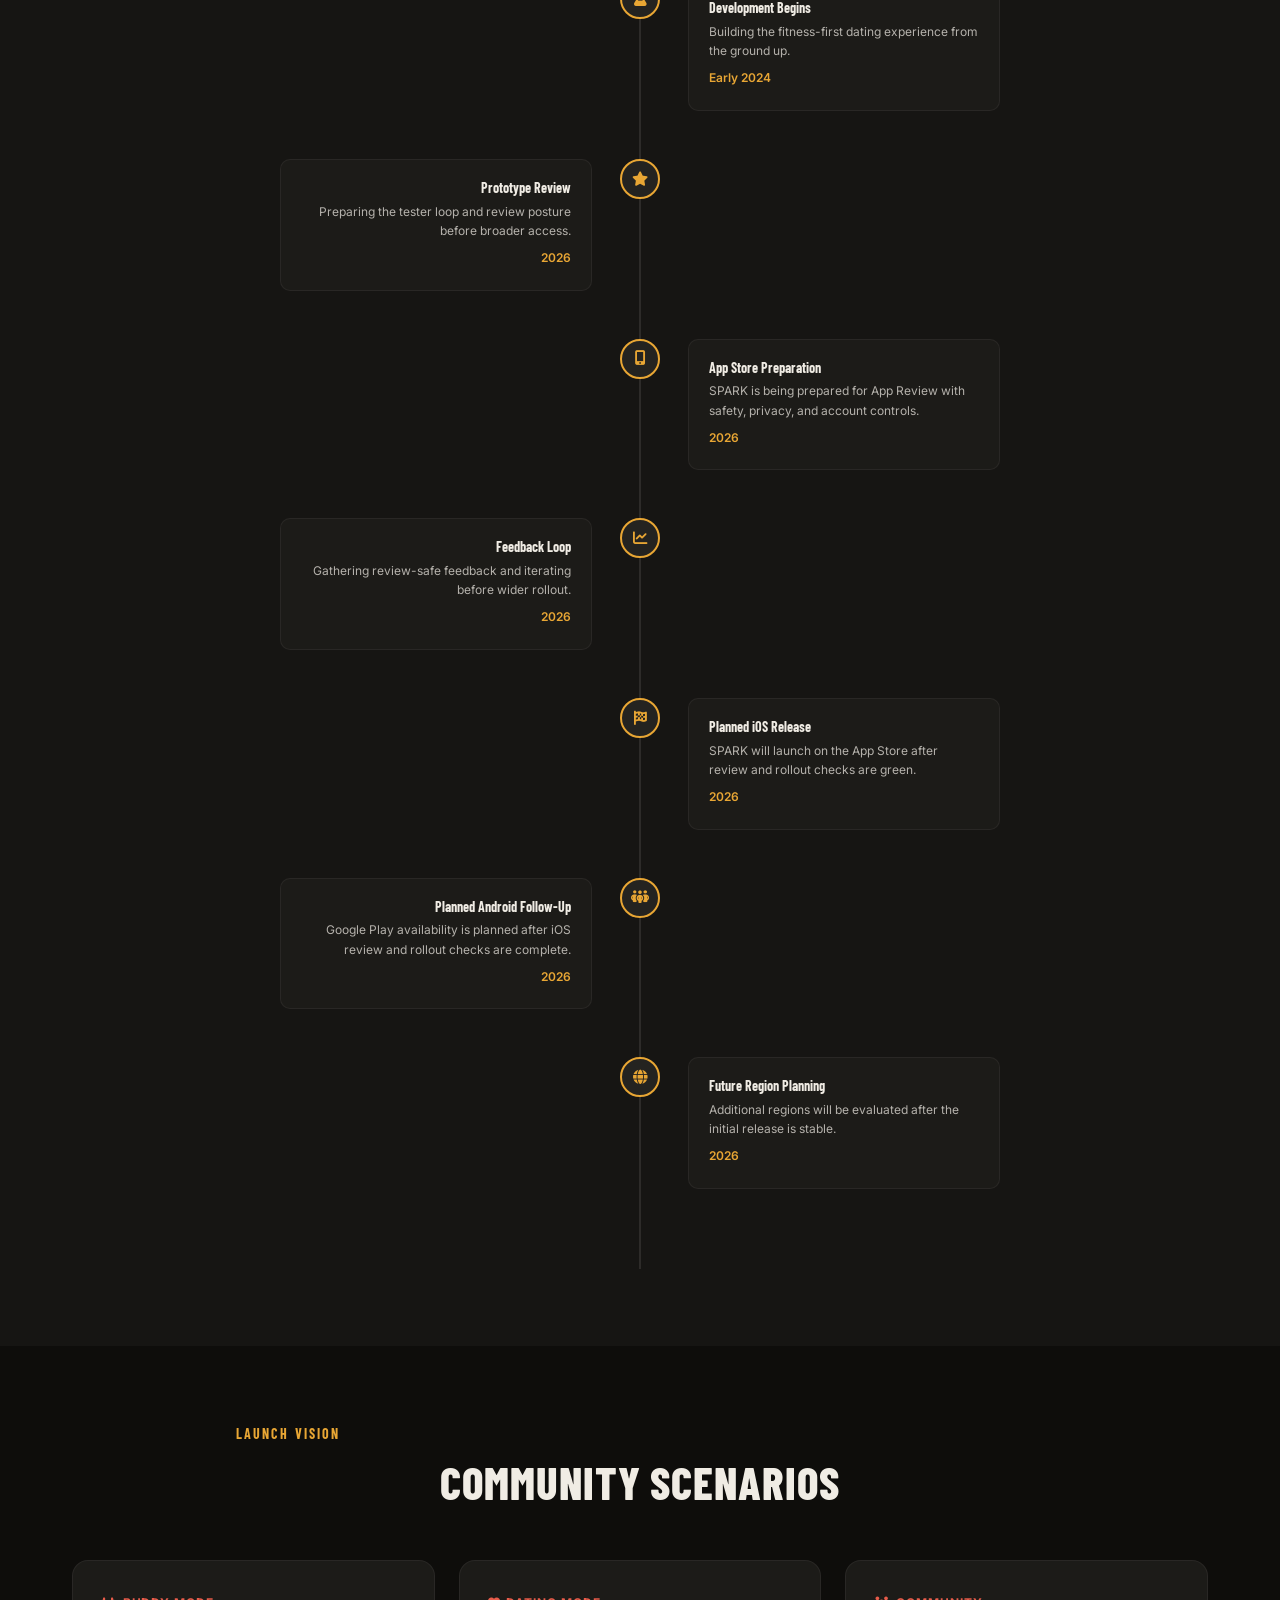
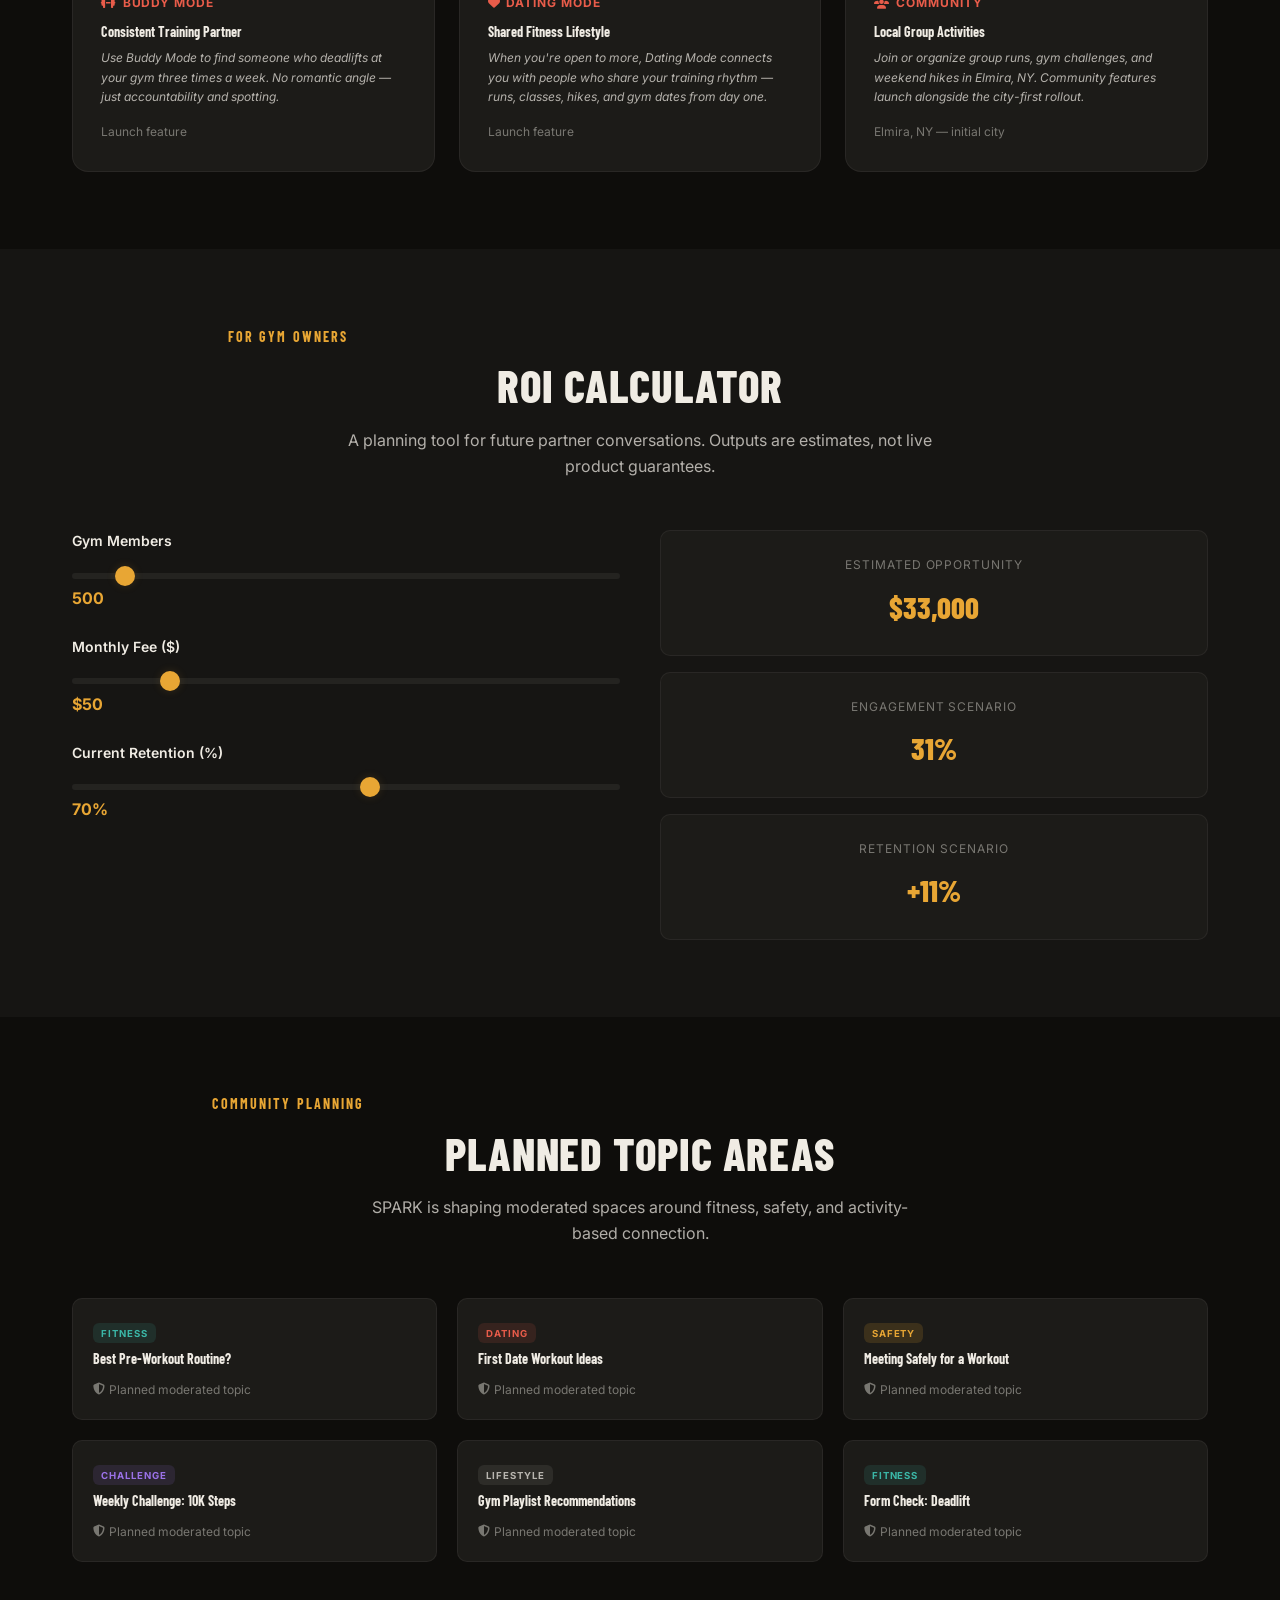
==== commit 7883b902: "SEO: fix canonical URL trailing slash, enhance SoftwareApplication schema with author/publisher" ====
--- a/index.html
+++ b/index.html
@@ -8,18 +8,20 @@
   <meta name="robots" content="index, follow">
   <meta name="author" content="Gus Digital Solutions">
   <meta name="theme-color" content="#e8a634">
+  <meta property="og:site_name" content="SPARK">
   <meta property="og:title" content="SPARK — Fitness-First Connection App">
-  <meta property="og:description" content="SPARK is a fitness-first dating app for people who want to meet around workouts, gym routines, and active goals. Join the waitlist for iOS launch.">
+  <meta property="og:description" content="Meet people who train. SPARK is the fitness-first dating app where HealthKit-verified workouts replace bios. Join the waitlist for iOS. Built by the maker of IronLog and HungRecover.">
   <meta property="og:type" content="website">
   <meta property="og:url" content="https://sparkfit.app">
   <meta property="og:image" content="https://sparkfit.app/og-image.svg">
   <meta property="og:image:width" content="1200">
   <meta property="og:image:height" content="630">
   <meta name="twitter:card" content="summary_large_image">
+  <meta name="twitter:site" content="@gustavopsu">
   <meta name="twitter:title" content="SPARK — Fitness-First Connection App">
-  <meta name="twitter:description" content="SPARK is a fitness-first dating app for people who want to meet around workouts, gym routines, and active goals. Join the waitlist for iOS launch.">
+  <meta name="twitter:description" content="Meet people who train. SPARK is the fitness-first dating app where HealthKit-verified workouts replace bios. Join the iOS waitlist.">
   <meta name="twitter:image" content="https://sparkfit.app/og-image.svg">
-  <link rel="canonical" href="https://sparkfit.app">
+  <link rel="canonical" href="https://sparkfit.app/">
   <link rel="manifest" href="/manifest.json">
   <link rel="apple-touch-icon" href="data:image/svg+xml,<svg xmlns='http://www.w3.org/2000/svg' viewBox='0 0 512 512'><rect width='512' height='512' rx='96' fill='%230e0d0b'/><text x='50%25' y='54%25' dominant-baseline='middle' text-anchor='middle' font-size='320' font-family='sans-serif' font-weight='900' fill='%23e8a634'>S</text></svg>">
   <script type="application/ld+json">
@@ -85,6 +87,7 @@
   {
     "@context": "https://schema.org",
     "@type": "SoftwareApplication",
+    "@id": "https://sparkfit.app/#mobile-app",
     "name": "SPARK — Fitness-First Connection",
     "operatingSystem": "iOS",
     "applicationCategory": "LifestyleApplication",
@@ -93,7 +96,17 @@
       "price": "0",
       "priceCurrency": "USD"
     },
-    "description": "Fitness-first dating app connecting people through workouts, gym routines, and active goals with HealthKit verification."
+    "description": "Fitness-first dating app connecting people through workouts, gym routines, and active goals with HealthKit verification.",
+    "author": {
+      "@type": "Organization",
+      "name": "Gus Digital Solutions",
+      "url": "https://gusdigitalsolutions.com"
+    },
+    "publisher": {
+      "@type": "Organization",
+      "name": "Gus Digital Solutions",
+      "url": "https://gusdigitalsolutions.com"
+    }
   }
   </script>
   <meta name="twitter:card" content="summary_large_image">
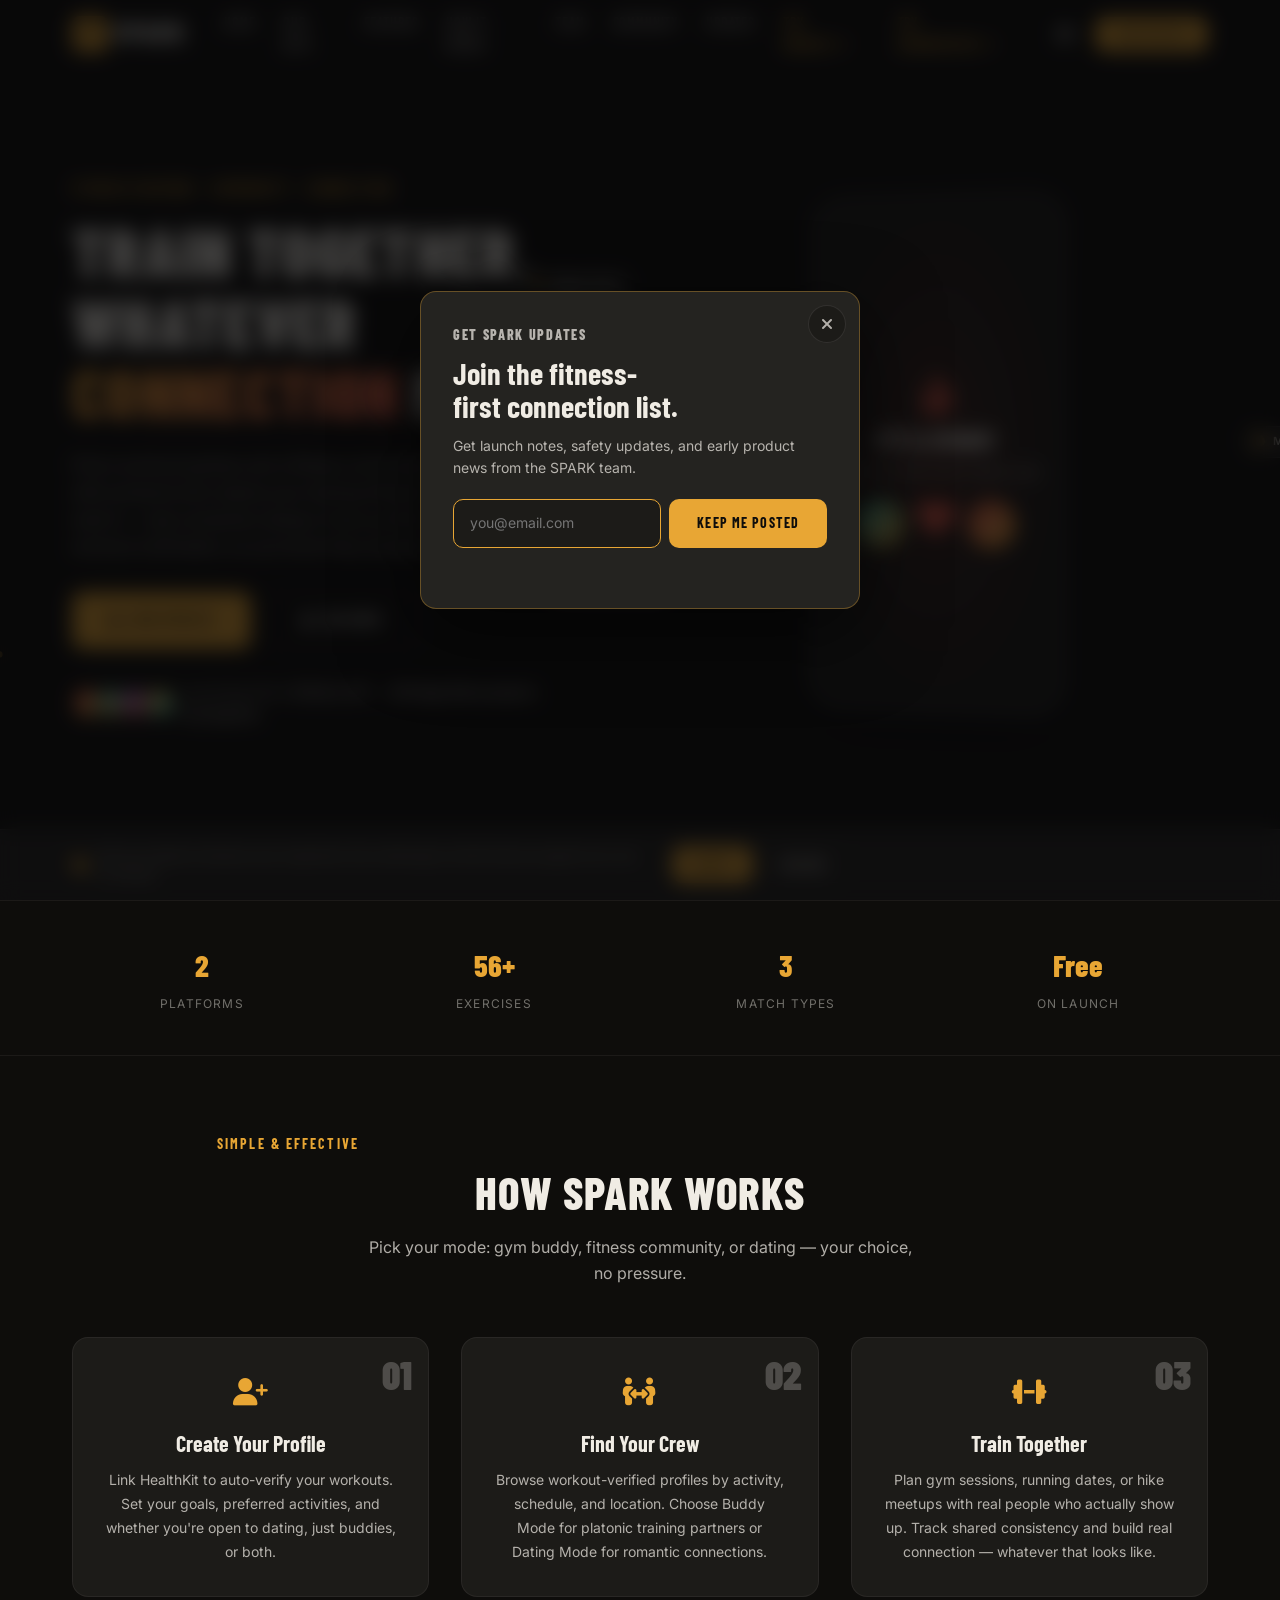
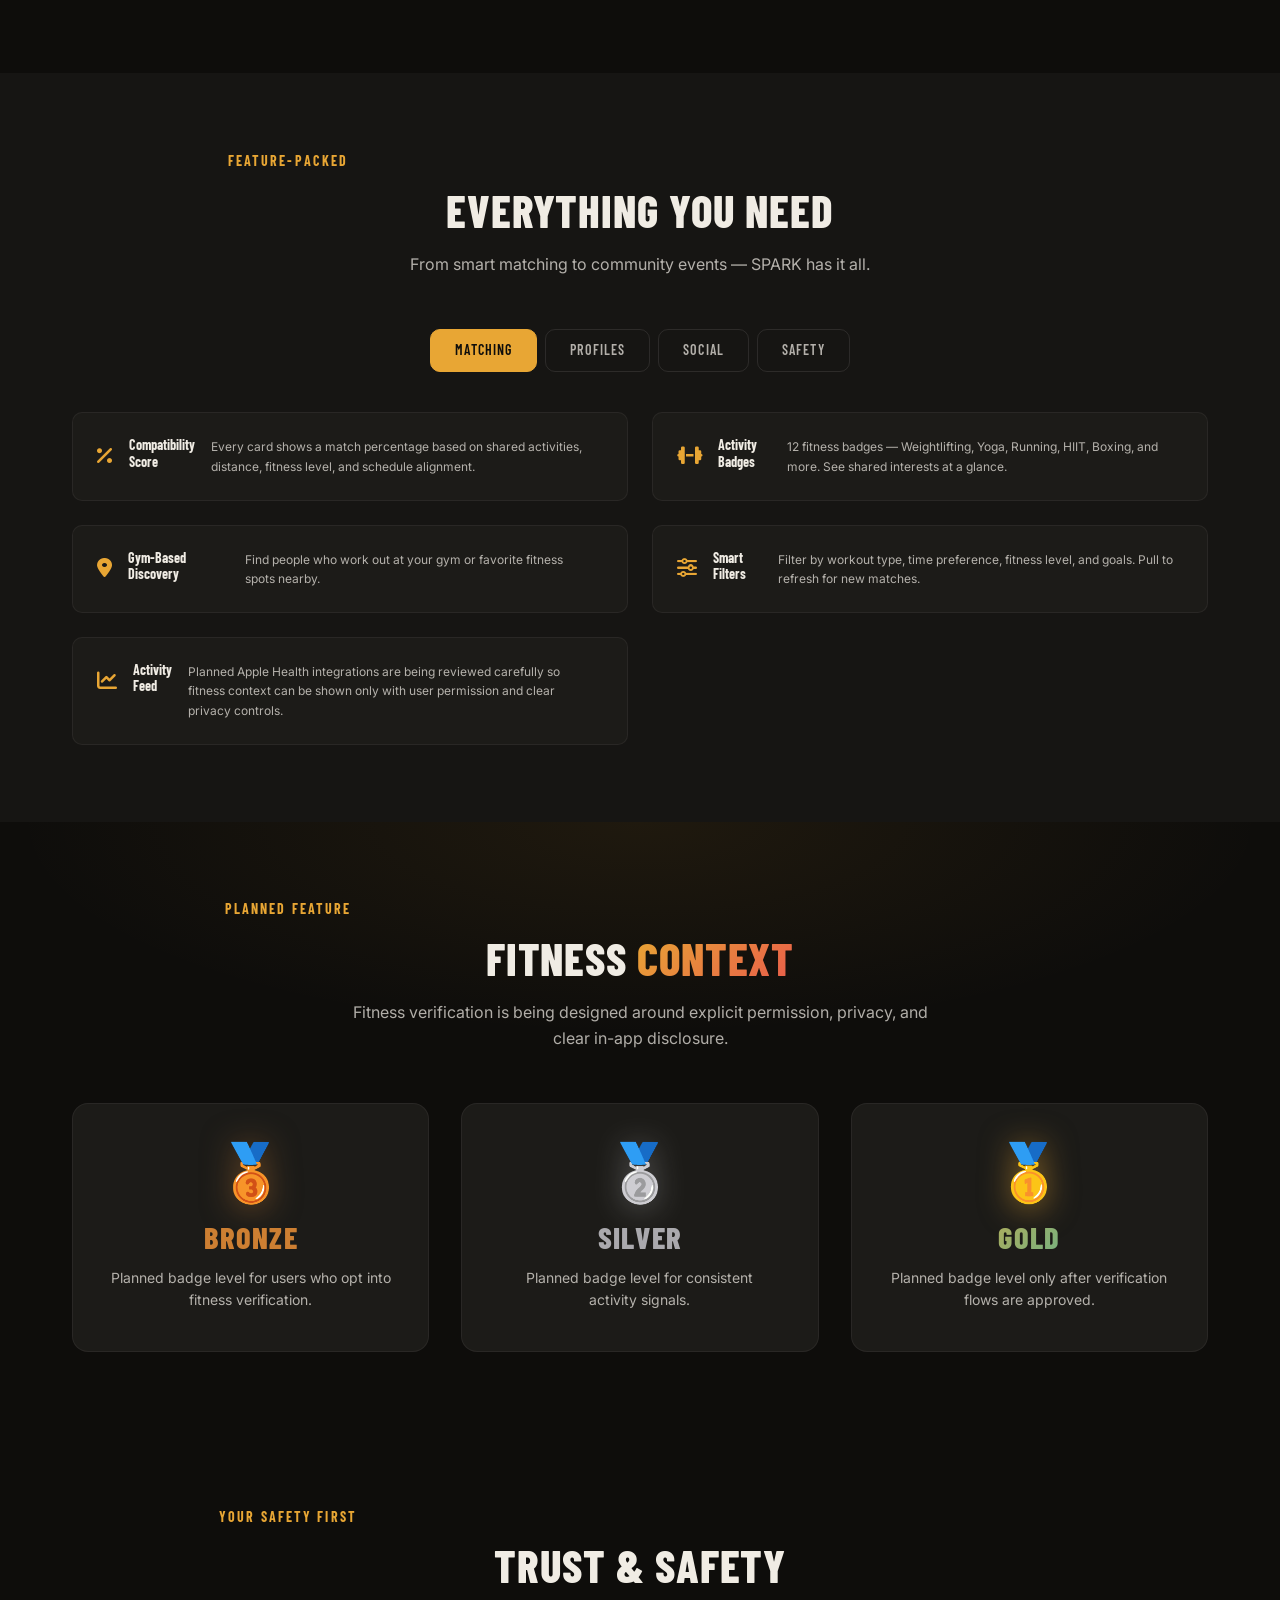
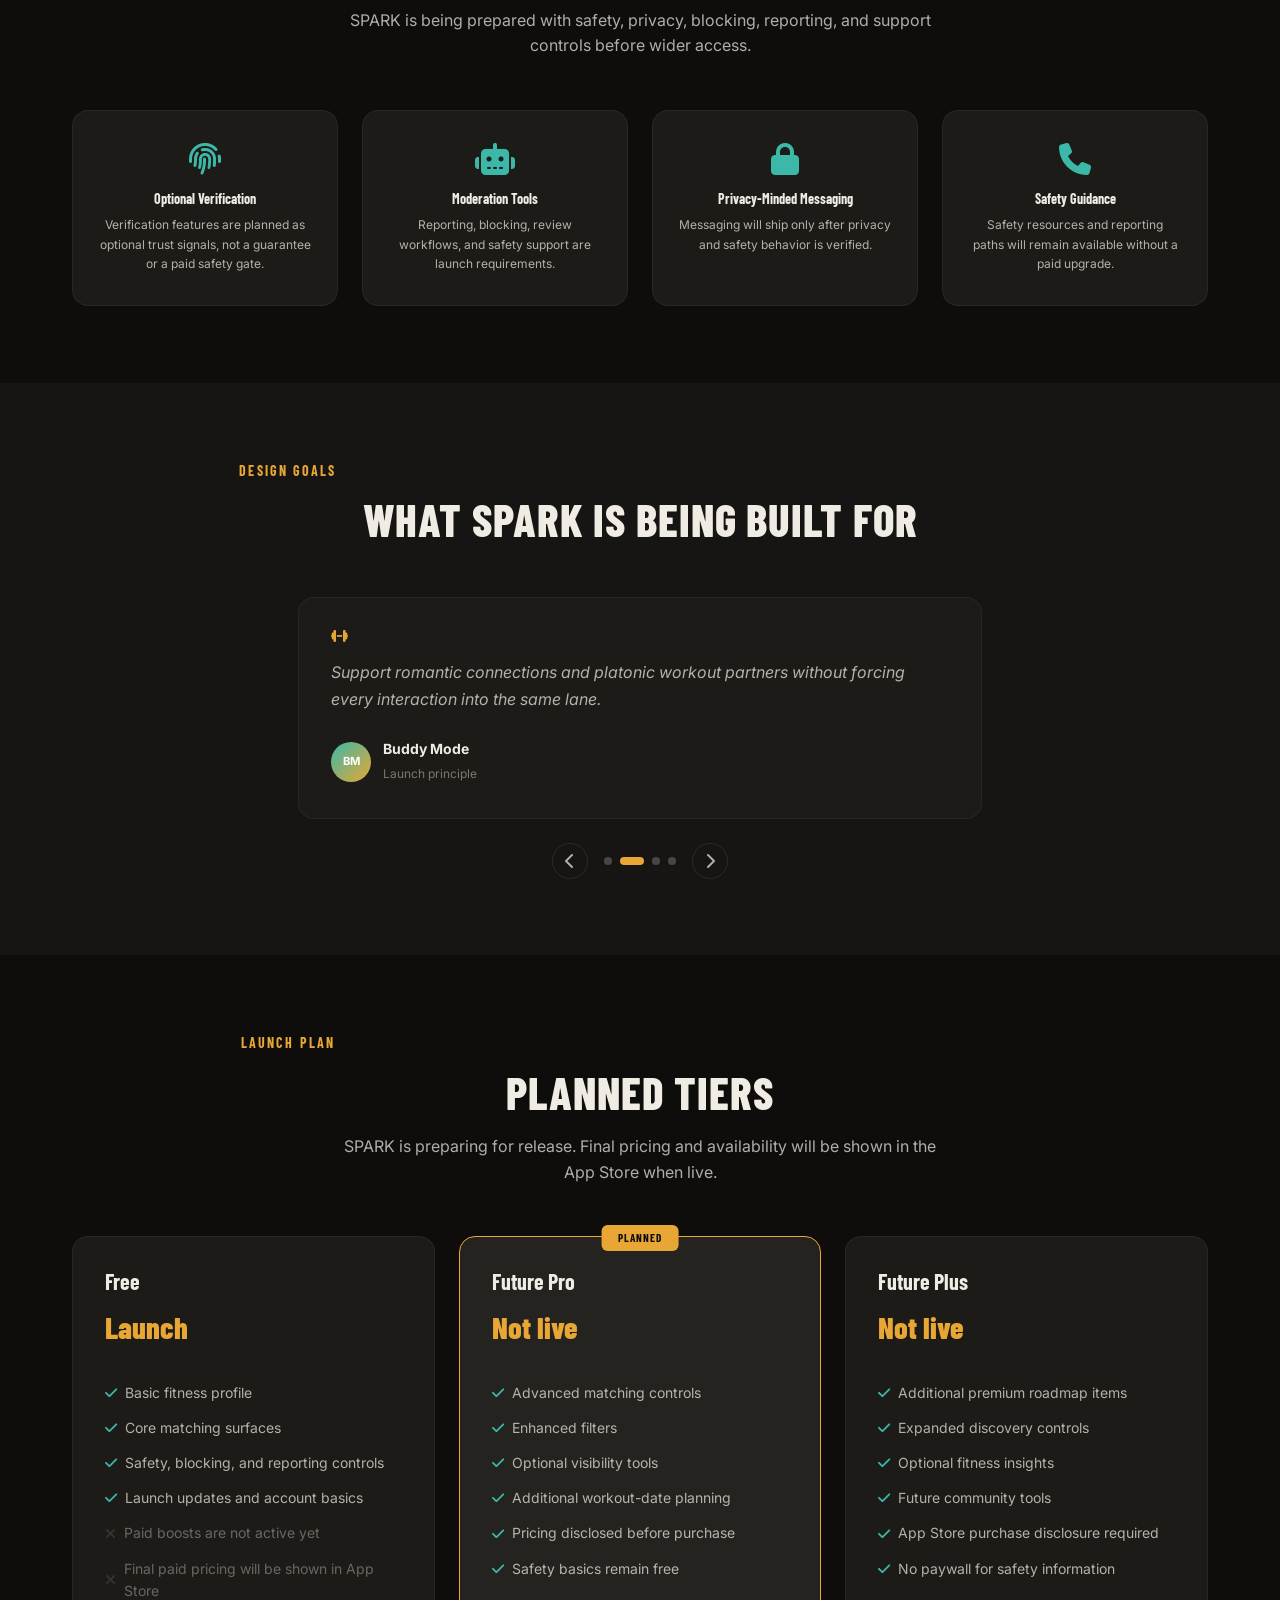
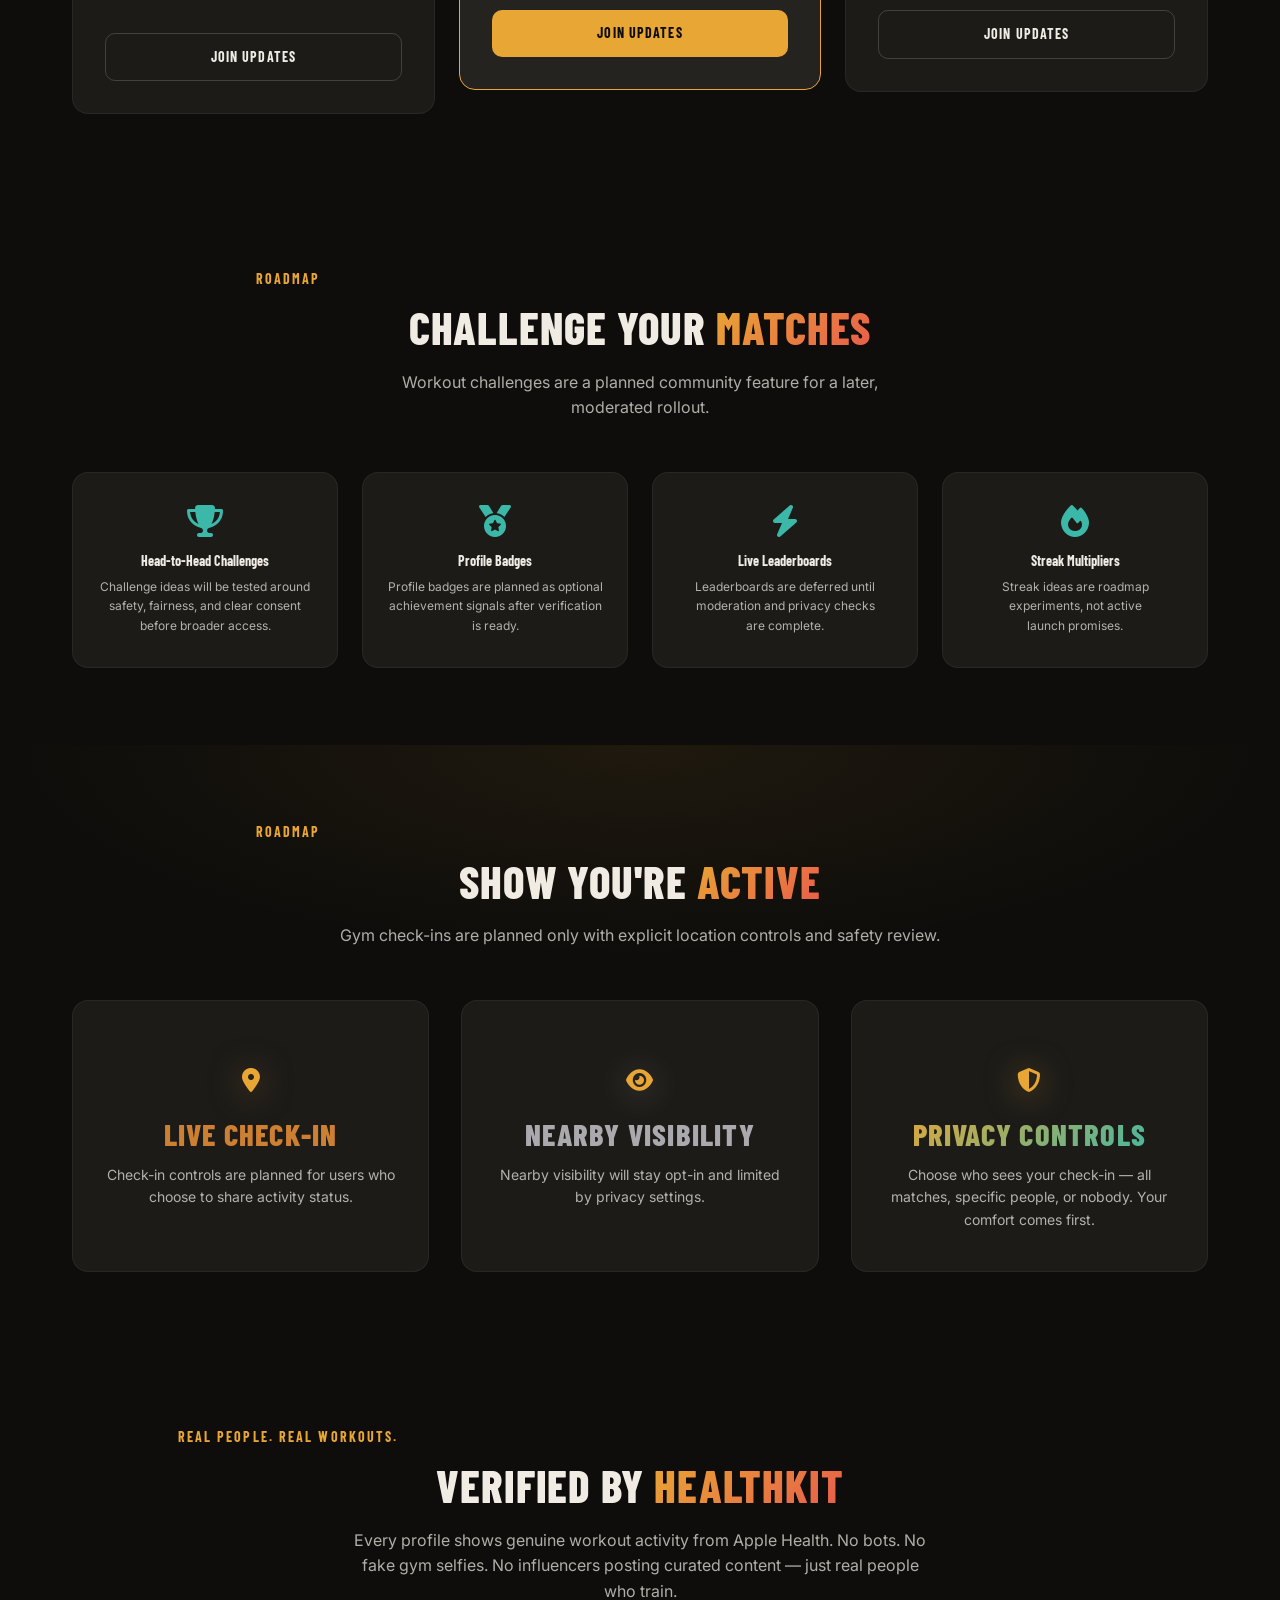
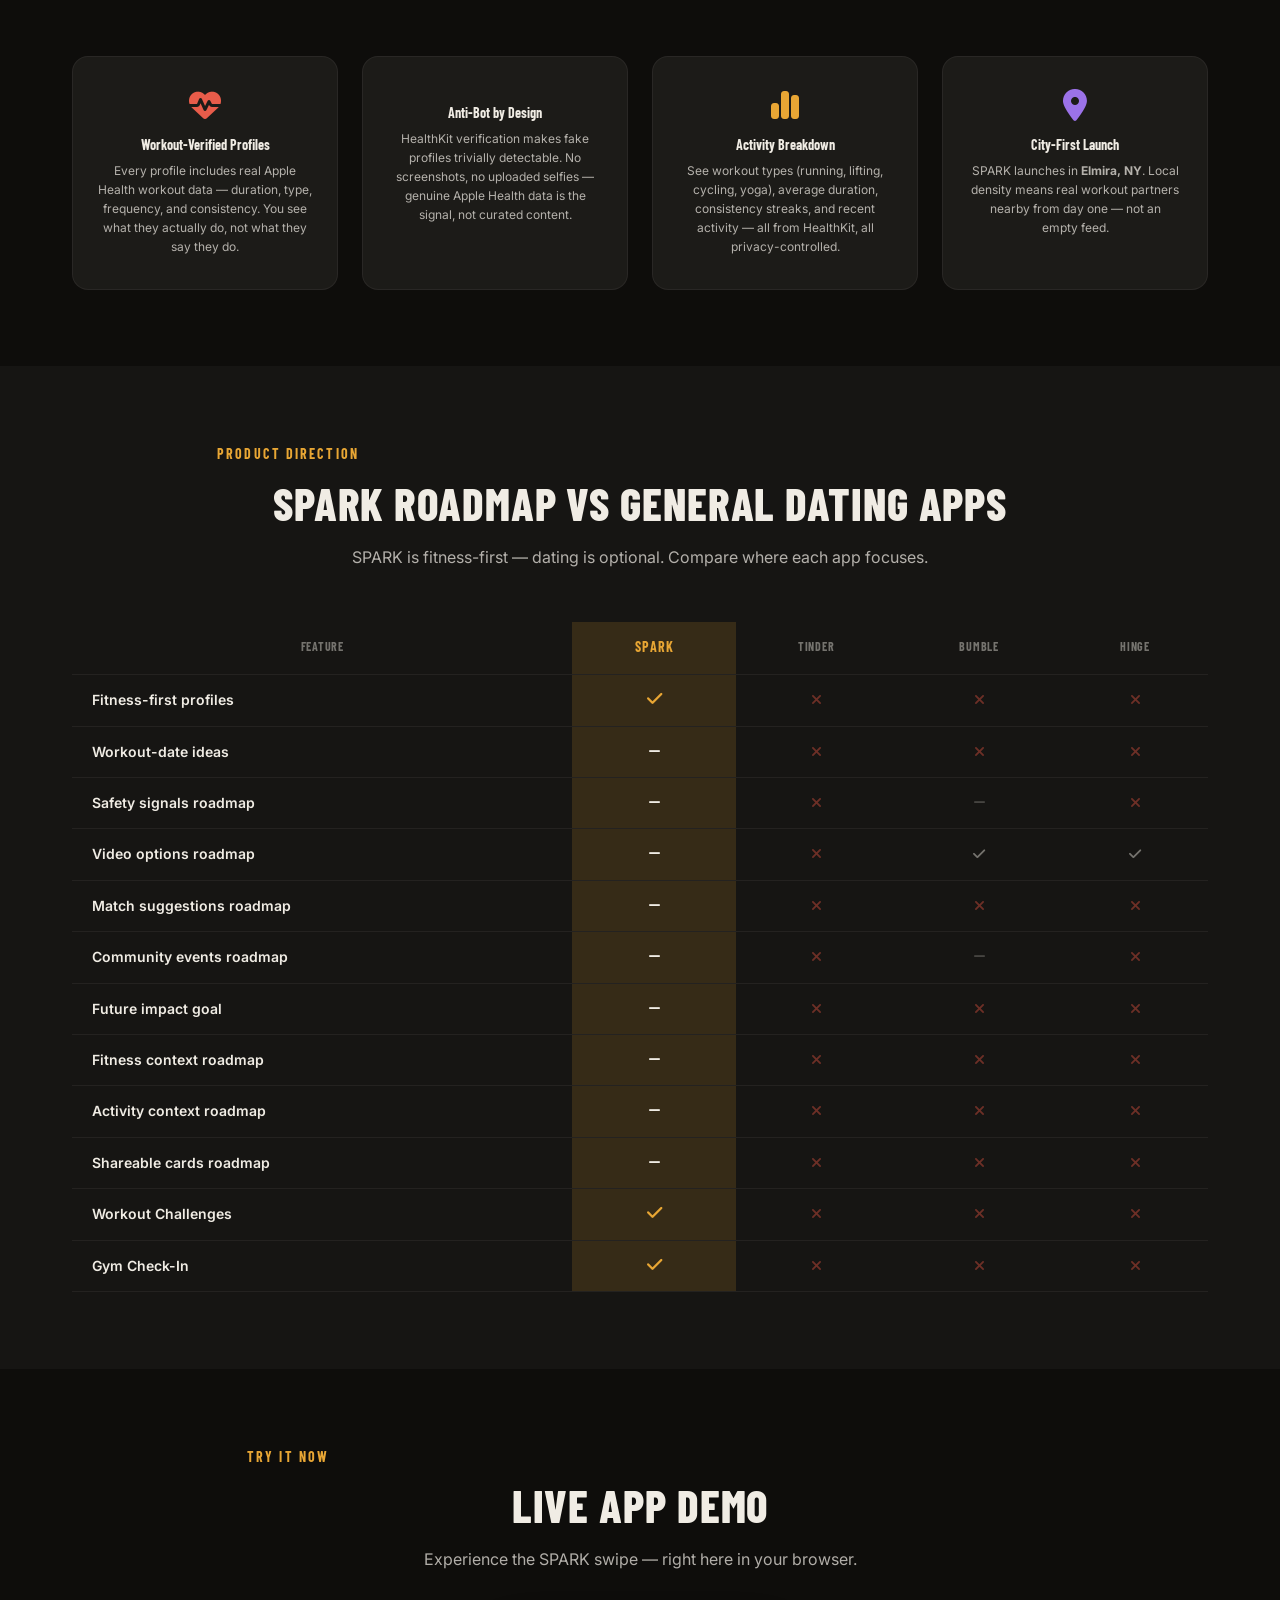
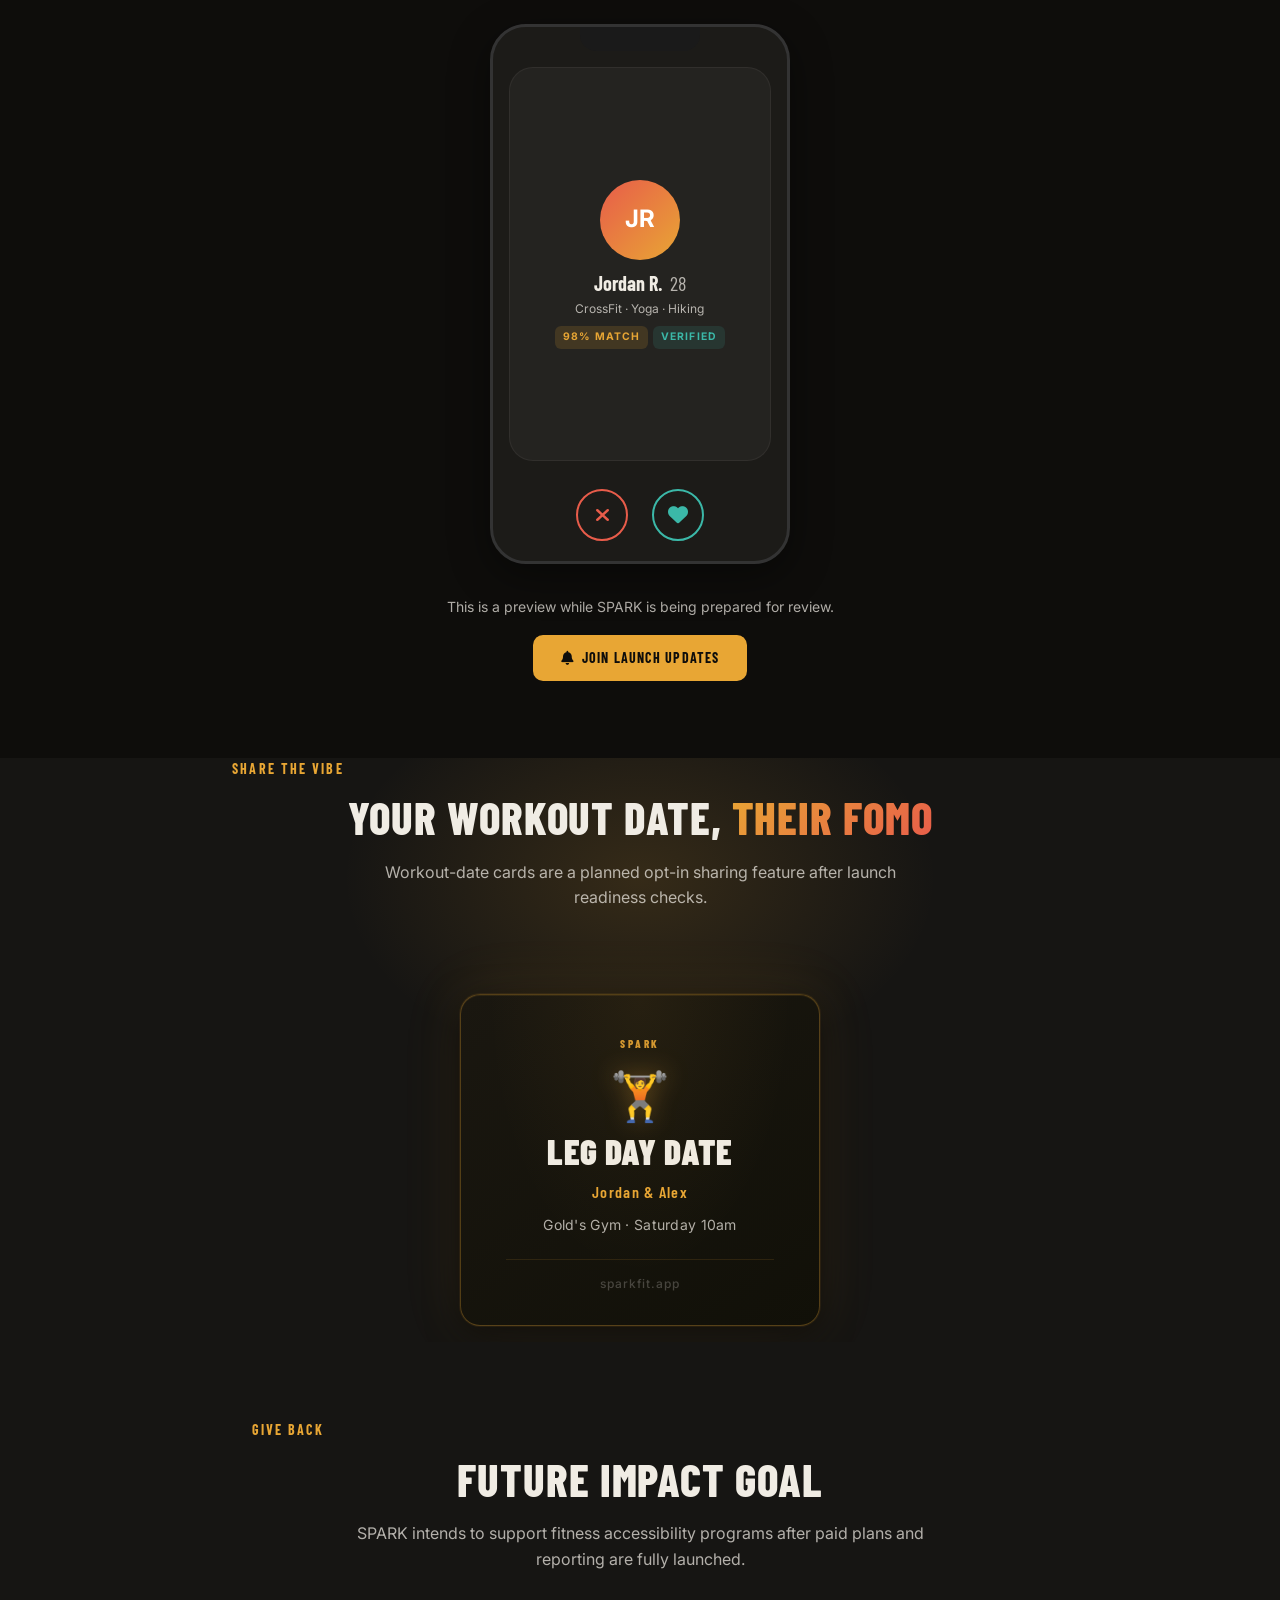
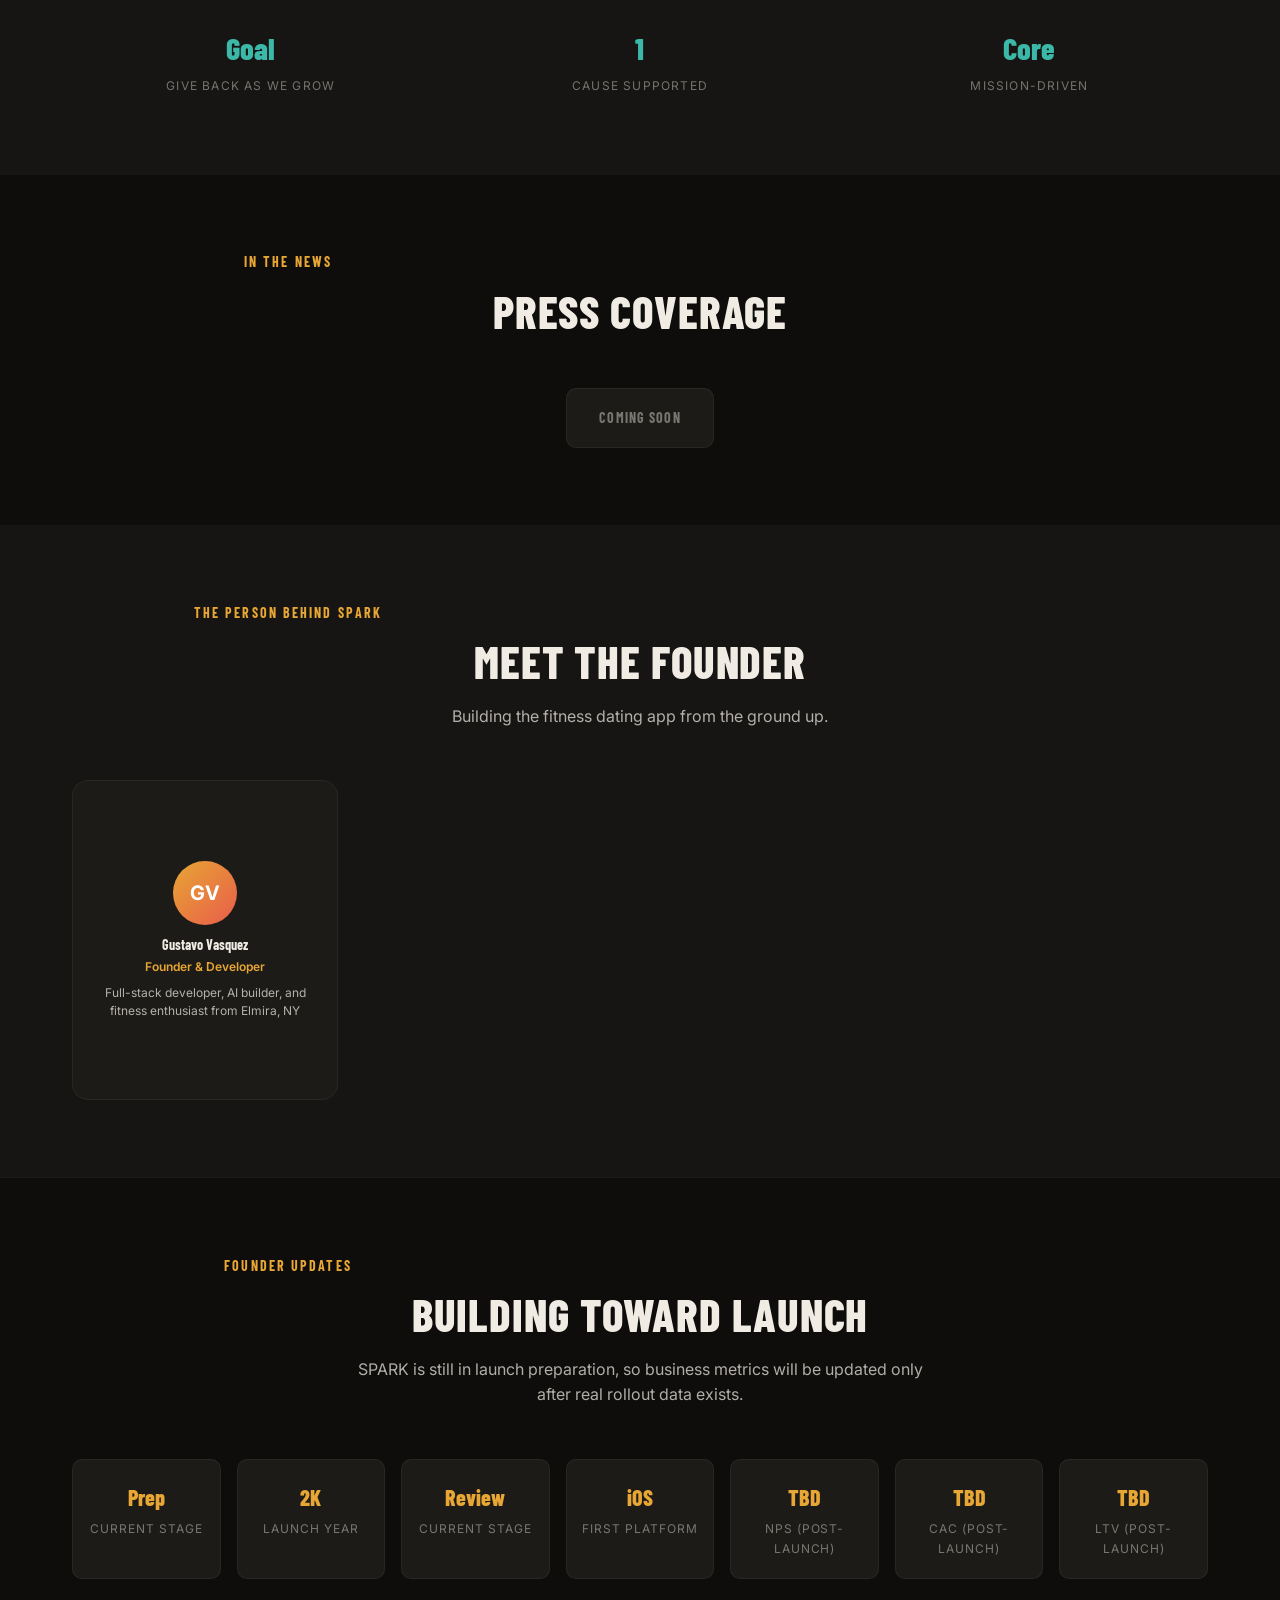
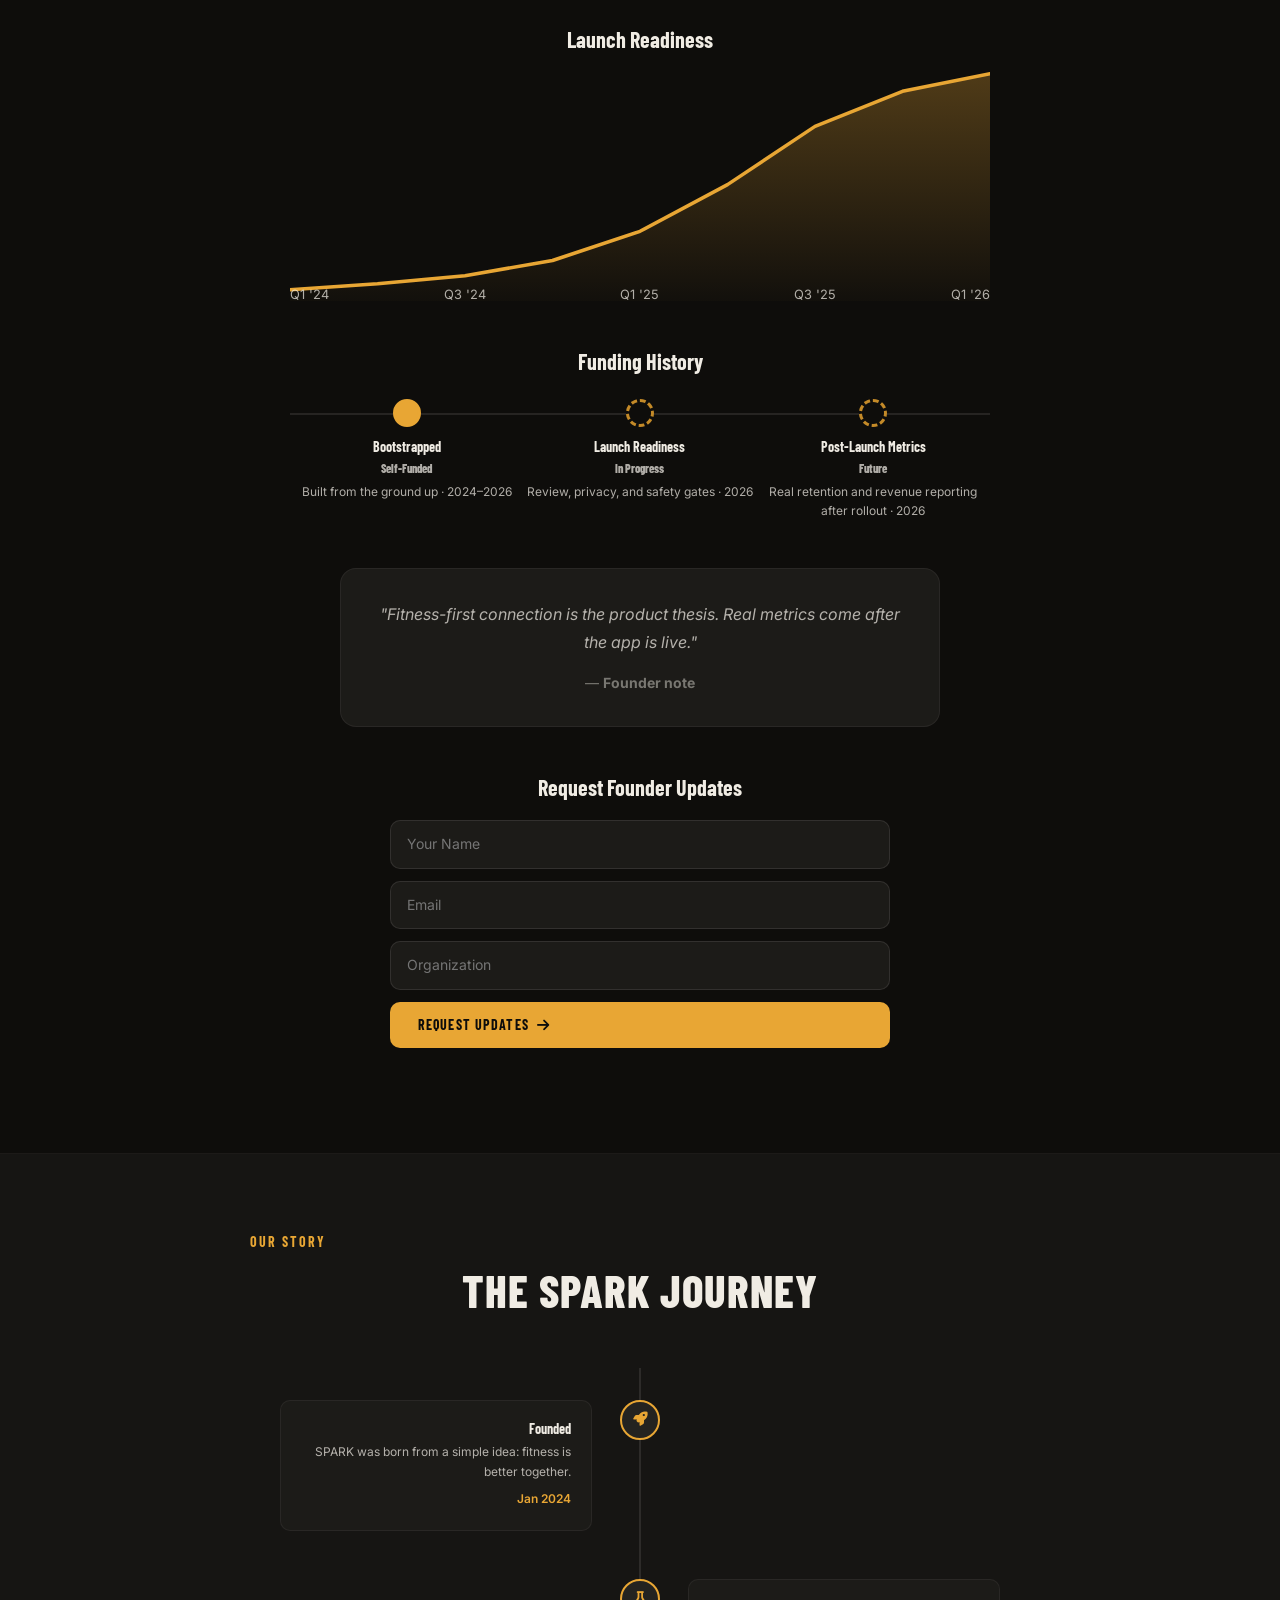
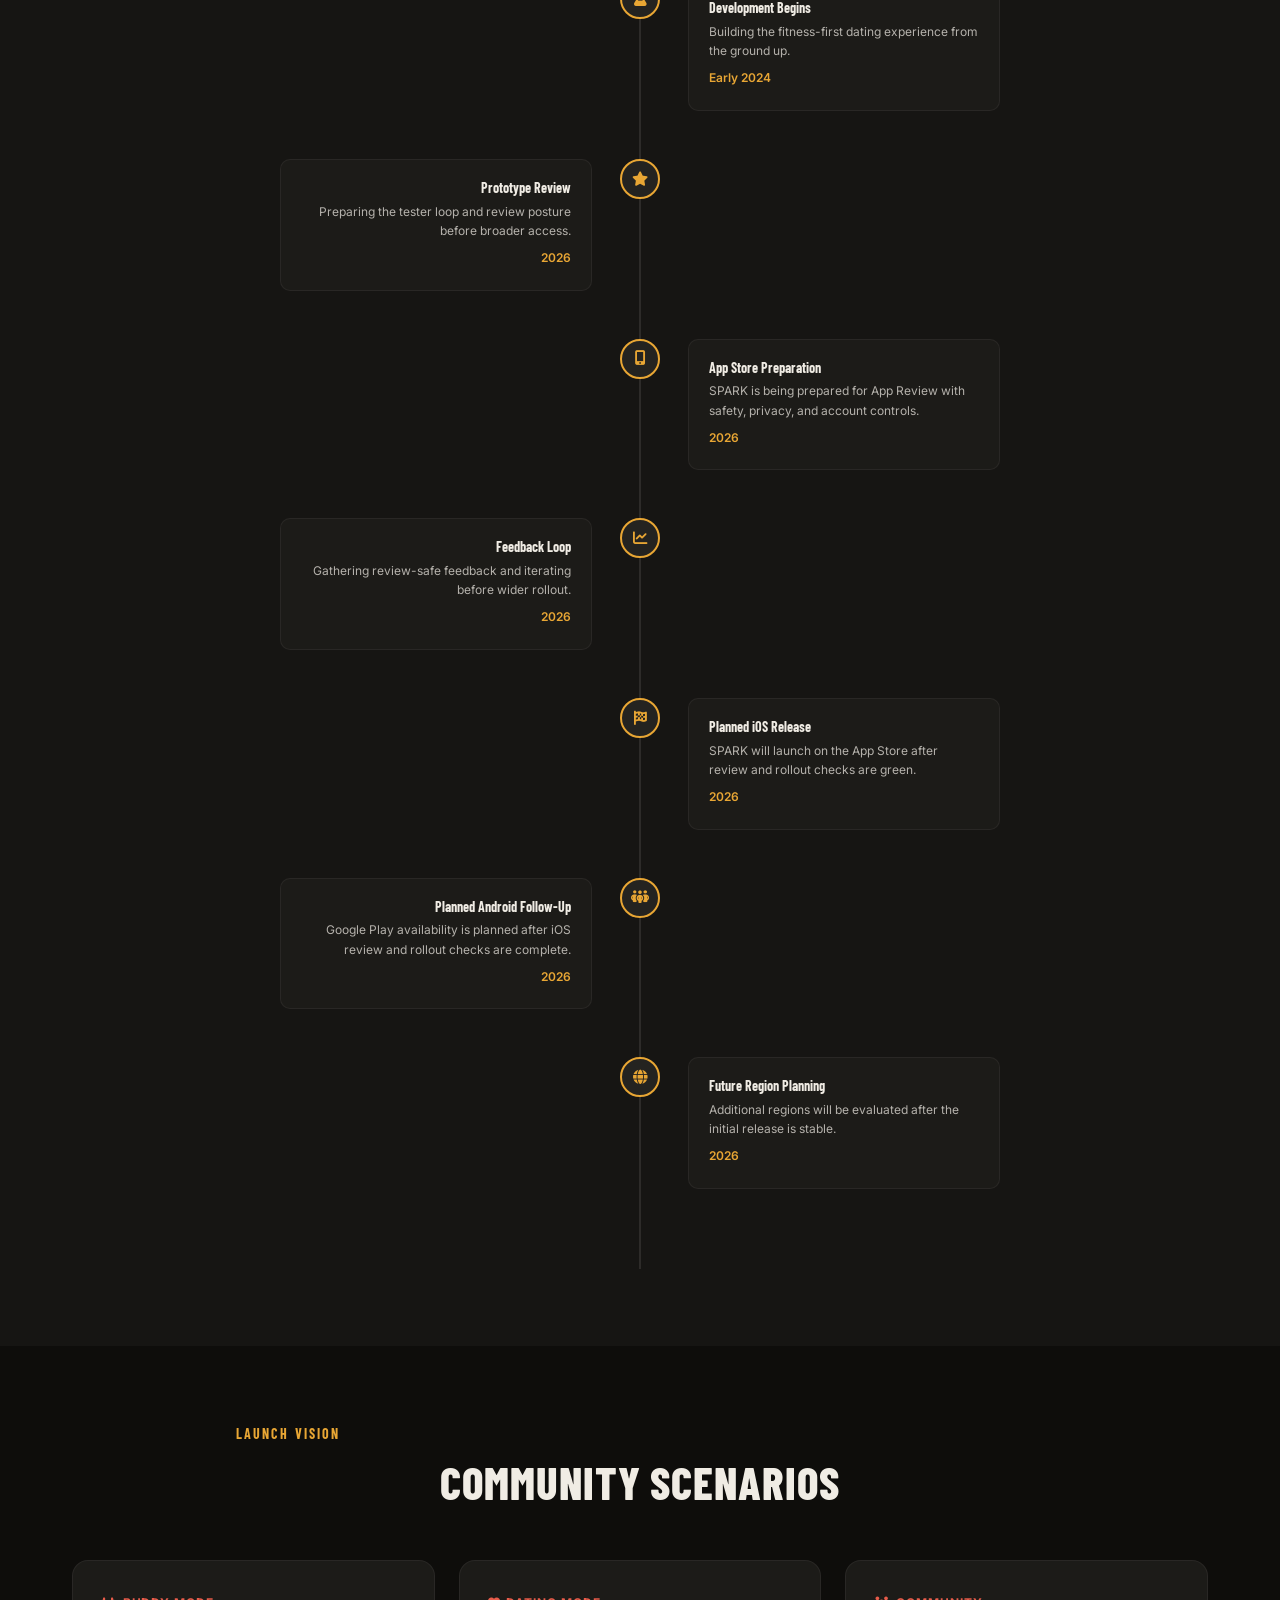
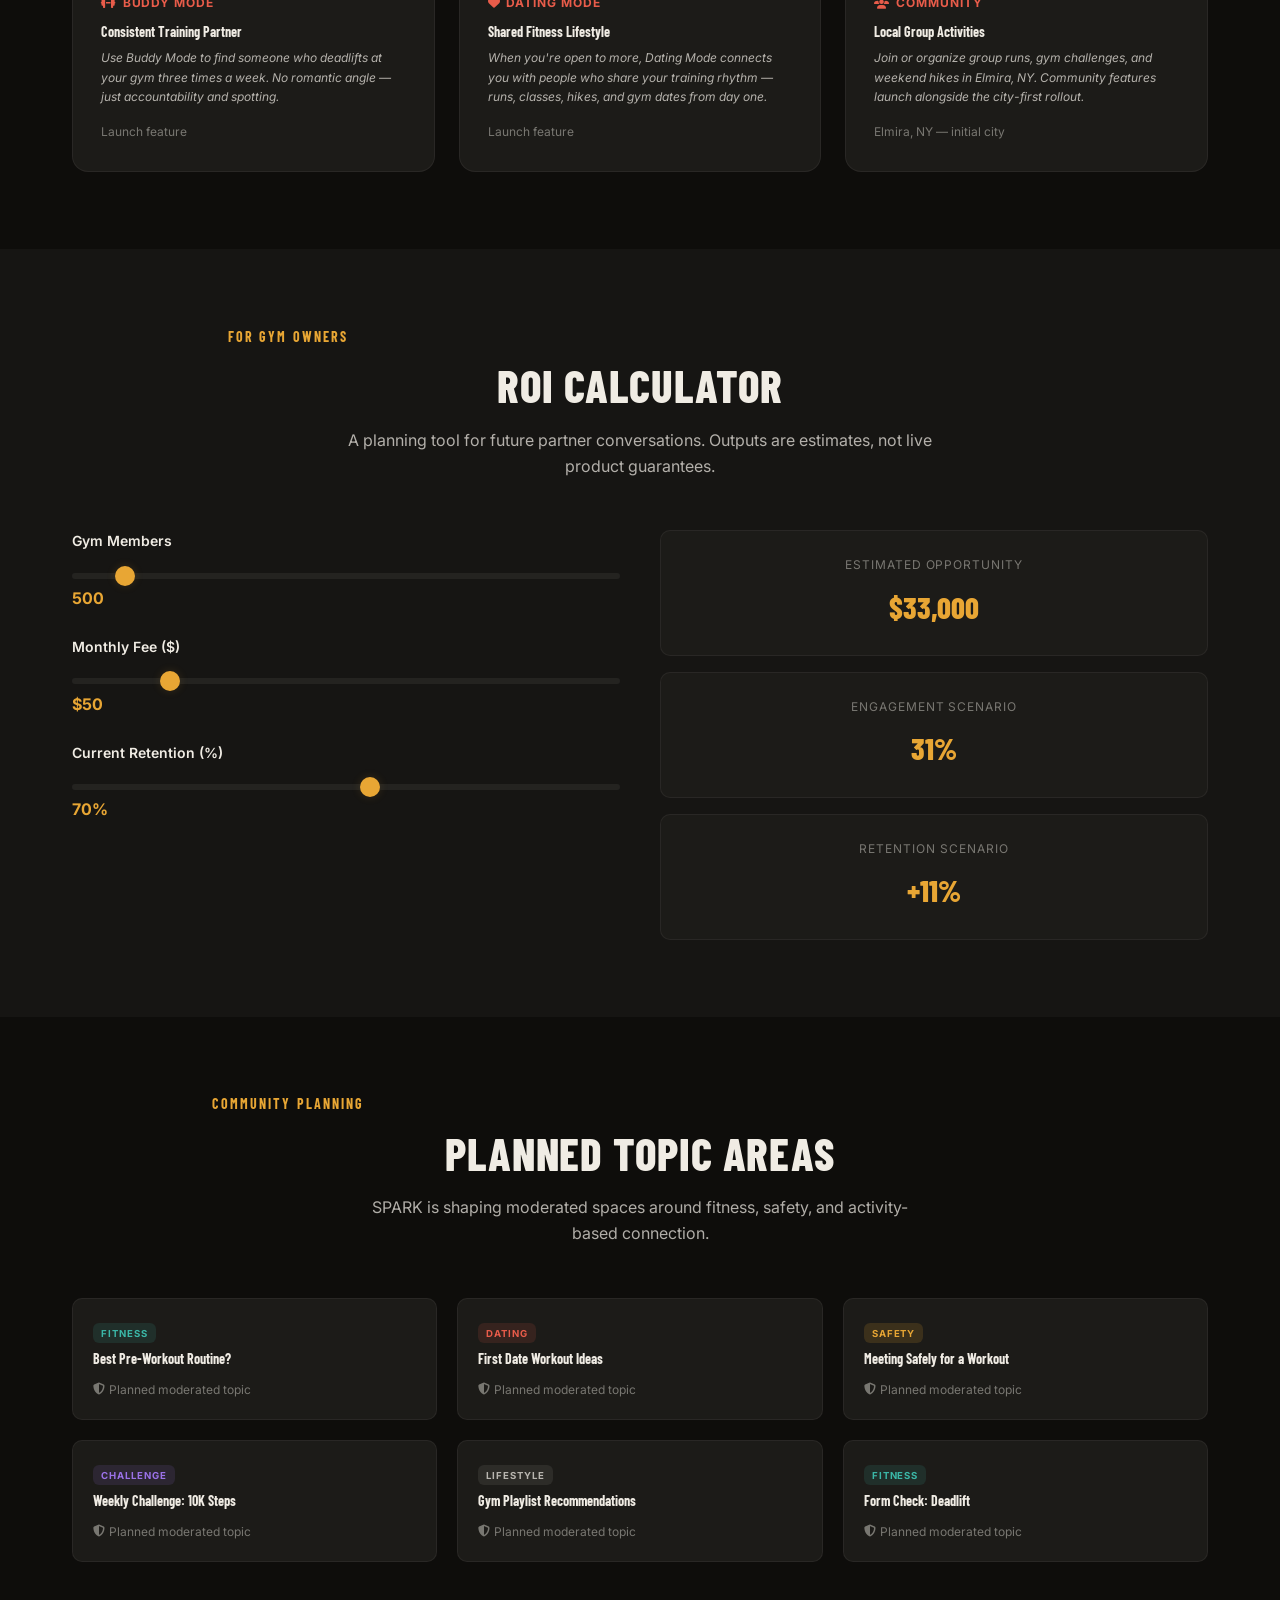
==== commit 9ca8cf4a: "SEO: remove duplicate Twitter meta tags (4 duplicate lines 112-115)" ====
--- a/index.html
+++ b/index.html
@@ -109,10 +109,6 @@
     }
   }
   </script>
-  <meta name="twitter:card" content="summary_large_image">
-  <meta name="twitter:title" content="SPARK — Fitness-First Connection App">
-  <meta name="twitter:description" content="SPARK is a fitness-first dating app for people who want to meet around workouts and active goals. Join the iOS waitlist.">
-  <meta name="twitter:image" content="https://sparkfit.app/og-image.svg">
 
   <link rel="preconnect" href="https://fonts.googleapis.com">
   <link rel="preconnect" href="https://fonts.gstatic.com" crossorigin>
